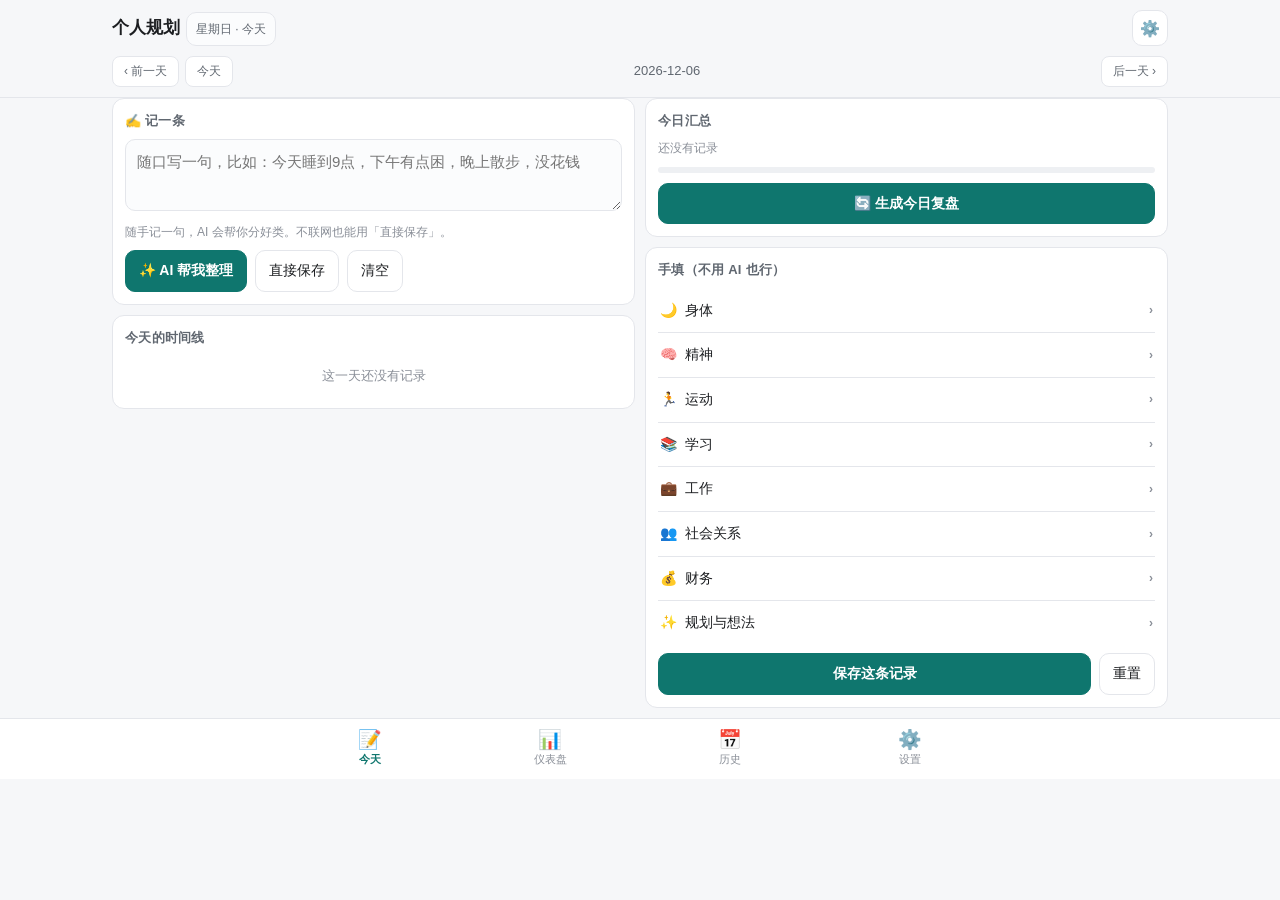
==== gerenjuzhen/index.html @ ee4cd9c4 "Add files via upload" ====
<!DOCTYPE html>
<html lang="zh-CN">
<head>
<meta charset="utf-8">
<meta name="viewport" content="width=device-width, initial-scale=1, viewport-fit=cover">
<meta name="theme-color" content="#0f766e">
<meta name="apple-mobile-web-app-capable" content="yes">
<meta name="apple-mobile-web-app-status-bar-style" content="default">
<meta name="apple-mobile-web-app-title" content="个人规划">
<meta http-equiv="Content-Security-Policy" content="default-src 'none'; style-src 'unsafe-inline'; script-src 'unsafe-inline'; img-src data: 'self'; manifest-src 'self'; worker-src 'self'; connect-src https://api.deepseek.com; form-action 'none'; base-uri 'none'">
<!-- PWA 声明：由 pwa/build-pwa.js 注入。通过 file:// 打开时这些会被忽略。 -->
<link rel="manifest" href="manifest.json">
<link rel="icon" type="image/svg+xml" href="icon.svg">
<link rel="apple-touch-icon" href="icon-192.png">
<title>个人规划</title>
<style>
/* ===========================================================================
   个人规划 —— 样式
   手机优先。宽度 > 900px 时切到双栏，但**是同一套 HTML + 媒体查询**，不是两套代码。
   =========================================================================== */
:root{
  --bg:#f6f7f9; --card:#fff; --ink:#1c1e21; --ink2:#606770; --ink3:#8a8f98;
  --line:#e4e6eb; --brand:#0f766e; --brand-soft:#e6f4f2;
  --warn:#b45309; --warn-soft:#fef3c7; --bad:#b91c1c; --bad-soft:#fee2e2;
  --ok:#15803d; --ok-soft:#dcfce7;
  --r:12px; --gap:10px;
  --growth:#2563eb; --life:#7c3aed;
}
*{box-sizing:border-box;-webkit-tap-highlight-color:transparent}
html,body{margin:0;padding:0}
body{
  background:var(--bg); color:var(--ink);
  font:15px/1.55 -apple-system,BlinkMacSystemFont,"Segoe UI","PingFang SC","Hiragino Sans GB","Microsoft YaHei",sans-serif;
  padding-bottom:76px;                     /* 给底部导航留位 */
  -webkit-text-size-adjust:100%;
}
.wrap{max-width:720px;margin:0 auto;padding:0 12px}

/* ---------- 顶栏 ---------- */
header{
  position:sticky;top:0;z-index:20;background:rgba(246,247,249,.94);
  backdrop-filter:saturate(1.6) blur(8px);border-bottom:1px solid var(--line);
}
.hd{display:flex;align-items:center;gap:8px;padding:10px 0}
.hd h1{font-size:17px;margin:0;flex:1;font-weight:650}
.hd .sub{font-size:12px;color:var(--ink2);font-weight:400;margin-left:6px}
.iconbtn{
  border:1px solid var(--line);background:var(--card);color:var(--ink);
  width:36px;height:36px;border-radius:10px;font-size:16px;cursor:pointer;
  display:flex;align-items:center;justify-content:center;flex:0 0 auto;
}
.iconbtn:active{background:#eef0f3}
.datebar{display:flex;align-items:center;gap:6px;padding:0 0 10px}
.datebar .d{flex:1;font-size:13px;color:var(--ink2);text-align:center}
.mini{
  border:1px solid var(--line);background:var(--card);border-radius:8px;
  padding:6px 11px;font-size:12px;color:var(--ink2);cursor:pointer;min-height:28px;
}
.mini:active{background:#eef0f3}

/* ---------- 卡片 ---------- */
.card{
  background:var(--card);border-radius:var(--r);padding:12px;
  margin:0 0 var(--gap);border:1px solid var(--line);
}
.card h2{font-size:13px;margin:0 0 8px;color:var(--ink2);font-weight:600;letter-spacing:.02em}
.card h2 .cnt{color:var(--ink3);font-weight:400}

/* ---------- 录入 ---------- */
#quick{
  width:100%;border:1px solid var(--line);border-radius:10px;padding:10px 11px;
  font:inherit;resize:vertical;min-height:52px;background:#fbfcfd;color:var(--ink);
}
#quick:focus{outline:2px solid var(--brand-soft);border-color:var(--brand)}
.hint{font-size:12px;color:var(--ink3);margin:6px 0 0}
.btns{display:flex;gap:8px;margin-top:8px;flex-wrap:wrap}
.btn{
  border:1px solid var(--line);background:var(--card);color:var(--ink);
  border-radius:10px;padding:9px 13px;font:inherit;font-size:14px;cursor:pointer;
  display:inline-flex;align-items:center;gap:5px;
}
.btn:active{background:#eef0f3}
.btn.p{background:var(--brand);color:#fff;border-color:var(--brand);font-weight:600}
.btn.p:active{background:#0b5f59}
.btn[disabled]{opacity:.45;cursor:not-allowed}
.btn.grow{flex:1;justify-content:center}

/* ---------- 时间线 ---------- */
.tl{position:relative;padding-left:0}
.entry{
  display:flex;gap:9px;padding:9px 0;border-top:1px dashed var(--line);
}
.entry:first-child{border-top:0}
.entry .t{
  flex:0 0 44px;font-size:12px;color:var(--ink3);font-variant-numeric:tabular-nums;
  padding-top:2px;
}
.entry .body{flex:1;min-width:0}
.entry .dims{display:flex;flex-wrap:wrap;gap:4px;margin-bottom:4px}
.chip{
  font-size:11px;padding:1px 7px;border-radius:999px;background:#f0f2f5;color:var(--ink2);
  white-space:nowrap;
}
.chip.g{background:#e8efff;color:var(--growth)}
.chip.l{background:#f1eaff;color:var(--life)}
.entry .txt{font-size:14px;word-break:break-word;color:var(--ink)}
.acts{margin-top:6px;display:flex;gap:6px}
/* ⚠️ 可点区域别低于 28px：手机上手指点不准。
   第一版是 padding 3px 8px + 11px 字号 = 24px 高，测量时被抓出来了。 */
.tiny{
  font-size:12px;border:1px solid var(--line);background:#fff;border-radius:8px;
  padding:5px 11px;color:var(--ink2);cursor:pointer;min-height:28px;
}
.tiny:active{background:#eef0f3}
.empty{color:var(--ink3);font-size:13px;padding:10px 2px;text-align:center}

/* ---------- 汇总 ---------- */
.sum{display:flex;flex-wrap:wrap;gap:6px 14px;font-size:13px}
.sum .kv{display:flex;gap:4px;align-items:baseline}
.sum .k{color:var(--ink3);font-size:12px}
.sum .v{font-weight:600;font-variant-numeric:tabular-nums}
.bar{height:6px;background:#eef0f3;border-radius:99px;overflow:hidden;margin-top:9px}
.bar i{display:block;height:100%;background:var(--brand);border-radius:99px}
.miss{font-size:12px;color:var(--ink3);margin-top:6px}

/* ---------- 表单 ---------- */
.acc{border-top:1px solid var(--line)}
.acc:first-of-type{border-top:0}
.acc>summary{
  list-style:none;cursor:pointer;padding:11px 2px;display:flex;align-items:center;gap:8px;
  font-size:14px;font-weight:550;
}
.acc>summary::-webkit-details-marker{display:none}
.acc>summary .nm{flex:1}
.acc>summary .st{font-size:12px;color:var(--ink3);font-weight:400}
.acc>summary .arw{color:var(--ink3);font-size:12px;transition:transform .15s}
.acc[open]>summary .arw{transform:rotate(90deg)}
.acc .bd{padding:2px 2px 14px}
.row{display:flex;gap:8px;align-items:center;margin:7px 0}
.row>label{flex:0 0 74px;font-size:13px;color:var(--ink2)}
.row .fi{flex:1;min-width:0}
input[type=text],input[type=number],input[type=time],textarea,select{
  width:100%;border:1px solid var(--line);border-radius:9px;padding:8px 10px;
  font:inherit;font-size:14px;background:#fbfcfd;color:var(--ink);
}
input:focus,textarea:focus,select:focus{outline:2px solid var(--brand-soft);border-color:var(--brand)}
textarea{resize:vertical;min-height:60px}
.tags{display:flex;flex-wrap:wrap;gap:6px}
.tag{
  border:1px solid var(--line);background:#fff;border-radius:999px;padding:5px 11px;
  font-size:13px;cursor:pointer;color:var(--ink2);
}
.tag[aria-pressed="true"]{background:var(--brand);border-color:var(--brand);color:#fff}
.stars{display:flex;gap:5px}
.star{
  width:32px;height:32px;border:1px solid var(--line);background:#fff;border-radius:8px;
  font-size:13px;cursor:pointer;color:var(--ink2);font-variant-numeric:tabular-nums;
}
.star[aria-pressed="true"]{background:var(--brand);border-color:var(--brand);color:#fff;font-weight:700}
.sub{border:1px solid var(--line);border-radius:10px;padding:9px;margin:8px 0;background:#fbfcfd}
.sub h4{margin:0 0 6px;font-size:12px;color:var(--ink2);font-weight:600;display:flex;align-items:center}
.sub h4 .rm{margin-left:auto}
.mini2{
  font-size:11px;border:1px solid var(--line);background:#fff;border-radius:7px;
  padding:2px 7px;color:var(--ink2);cursor:pointer;
}

/* ---------- 提示条 ---------- */
.banner{
  border-radius:var(--r);padding:10px 12px;margin:0 0 var(--gap);font-size:13px;
  display:flex;gap:8px;align-items:flex-start;border:1px solid transparent;
}
.banner.soft{background:var(--brand-soft);color:#0b5f59;border-color:#bfe3df}
.banner.warn{background:var(--warn-soft);color:var(--warn);border-color:#fde68a}
.banner.bad{background:var(--bad-soft);color:var(--bad);border-color:#fecaca}
.banner.ok{background:var(--ok-soft);color:var(--ok);border-color:#bbf7d0}
.banner .x{margin-left:auto;cursor:pointer;opacity:.6;flex:0 0 auto;padding:2px 4px;font-size:14px}
.banner button{
  font:inherit;font-size:12px;border:1px solid currentColor;background:transparent;
  color:inherit;border-radius:8px;padding:5px 10px;cursor:pointer;min-height:28px;flex:0 0 auto;
}

/* ---------- 底部导航 ---------- */
nav{
  position:fixed;left:0;right:0;bottom:0;z-index:30;background:rgba(255,255,255,.96);
  border-top:1px solid var(--line);backdrop-filter:blur(8px);
  padding:6px 0 calc(6px + env(safe-area-inset-bottom));
}
nav .in{max-width:720px;margin:0 auto;display:flex}
nav button{
  flex:1;border:0;background:transparent;font:inherit;font-size:11px;color:var(--ink3);
  padding:5px 0;cursor:pointer;display:flex;flex-direction:column;align-items:center;gap:2px;
}
nav button .ic{font-size:19px;line-height:1}
nav button[aria-current="true"]{color:var(--brand);font-weight:600}

/* ---------- 复盘三列 ---------- */
.review{margin-top:10px;border-top:1px solid var(--line);padding-top:10px}
.rc{padding:8px 0}
.rc+.rc{border-top:1px dashed var(--line)}
.rt{font-size:11px;color:var(--ink3);margin-bottom:3px;letter-spacing:.03em}
.rb{font-size:14px;line-height:1.55;word-break:break-word}
.rc.next .rb{color:var(--brand);font-weight:550}

/* ---------- 仪表盘（M5）---------- */
.dash-actions{display:flex;gap:6px;flex-wrap:wrap;margin:10px 0}
.dash-actions .mini[aria-pressed="true"]{background:var(--brand);border-color:var(--brand);color:#fff;font-weight:600}
.heat-wrap{overflow-x:auto;-webkit-overflow-scrolling:touch;padding-bottom:4px}
.heat{display:flex;gap:3px;min-width:max-content}
.heat .wk{display:flex;flex-direction:column;gap:3px}
.heat .cell{width:12px;height:12px;border-radius:3px;background:#eceff3}
.heat .cell.l1{background:#a7e0d8}
.heat .cell.l2{background:#5cc4b6}
.heat .cell.l3{background:#1a9e8f}
.heat .cell.l4{background:var(--brand)}
.heat .cell.out{background:transparent}
.heat .mo{font-size:9px;color:var(--ink3);height:11px;line-height:11px;white-space:nowrap}
#chart{width:100%;height:auto;display:block;margin-top:4px;border-radius:8px}
.chart-stats{display:flex;flex-wrap:wrap;gap:4px 12px;font-size:12px;color:var(--ink2);margin-top:6px}
.chart-stats b{color:var(--ink);font-variant-numeric:tabular-nums}
.pair-row{display:flex;align-items:center;gap:8px;padding:7px 0;border-top:1px dashed var(--line)}
.pair-row:first-child{border-top:0}
.pair-row .nm{flex:1;font-size:13px}
.pair-row .rt{font-size:13px;font-weight:600;font-variant-numeric:tabular-nums}
.pair-row .rr{font-size:11px;color:var(--ink3)}

/* ---------- 报告卡片（M6）---------- */
.rep-head{font-size:14px;margin-bottom:6px}
.rep-head .rr{font-size:11px;color:var(--ink3);font-weight:400}
#reportBox code{background:#f0f2f5;padding:1px 5px;border-radius:5px;font-size:12px}

/* ---------- 弹层里的小标题 ---------- */
.sh{font-size:12px;color:var(--ink3);margin:14px 0 6px;padding-bottom:4px;border-bottom:1px solid var(--line);letter-spacing:.03em}
.sh:first-of-type{margin-top:4px}

/* ---------- 弹层 ---------- */
.sheet{
  position:fixed;inset:0;z-index:40;background:rgba(0,0,0,.35);display:none;
  align-items:flex-end;justify-content:center;
}
.sheet.on{display:flex}
.sheet .panel{
  background:var(--card);width:100%;max-width:720px;border-radius:16px 16px 0 0;
  padding:14px 14px calc(14px + env(safe-area-inset-bottom));
  max-height:88vh;overflow:auto;
}
.sheet h3{margin:0 0 10px;font-size:15px}
.sheet .prev{
  background:#fbfcfd;border:1px solid var(--line);border-radius:10px;padding:11px;
  font-size:13px;margin:8px 0;white-space:pre-wrap;word-break:break-word;
}
.sheet .prev .kk{color:var(--ink3);font-size:11px}
.toast{
  position:fixed;left:50%;bottom:88px;transform:translateX(-50%);z-index:50;
  background:rgba(28,30,33,.92);color:#fff;padding:9px 15px;border-radius:999px;
  font-size:13px;max-width:88vw;text-align:center;opacity:0;transition:opacity .18s;
  pointer-events:none;
}
.toast.on{opacity:1}
.sr{position:absolute;width:1px;height:1px;overflow:hidden;clip:rect(0 0 0 0);white-space:nowrap}

/* ---------- 宽屏：同一套 HTML，只是变双栏 ---------- */
@media (min-width:900px){
  .wrap{max-width:1080px}
  .cols{display:grid;grid-template-columns:1fr 1fr;gap:var(--gap);align-items:start}
  .cols>*{margin-bottom:0}
  #quick{min-height:72px}
  body{padding-bottom:24px}
  nav{position:sticky;bottom:0;border-radius:0}
}

/* 深色模式（系统跟随） */
@media (prefers-color-scheme: dark){
  :root{
    --bg:#16181c; --card:#1e2126; --ink:#e8eaed; --ink2:#a8adb7; --ink3:#7d838d;
    --line:#2c3037; --brand:#2dd4bf; --brand-soft:#123b38;
    --warn-soft:#3b2f11; --bad-soft:#3b1616; --ok-soft:#12301c;
    --growth:#7aa2f7; --life:#bb9af7;
  }
  input,textarea,select,#quick,.sub,.sheet .prev{background:#23262c}
  .chip{background:#2a2e35}
  .chip.g{background:#1b2540;color:#9db8f5}
  .chip.l{background:#2a2140;color:#c4aef8}
  header{background:rgba(22,24,28,.94)}
  nav{background:rgba(30,33,38,.96)}
  .iconbtn,.btn,.mini,.tiny,.mini2,.tag,.star{background:var(--card);color:var(--ink)}
  .iconbtn:active,.btn:active,.mini:active,.tiny:active{background:#2a2e35}
  .btn.p{background:#0d9488;border-color:#0d9488;color:#fff}
  .tag[aria-pressed="true"],.star[aria-pressed="true"]{background:#0d9488;border-color:#0d9488;color:#fff}
}
</style>
</head>
<body>

<header>
  <div class="wrap">
    <div class="hd">
      <h1>个人规划<span class="sub" id="dayLabel"></span></h1>
      <button class="iconbtn" id="btnSettings" title="设置" aria-label="设置">⚙️</button>
    </div>
    <div class="datebar">
      <button class="mini" id="btnPrev">‹ 前一天</button>
      <button class="mini" id="btnToday">今天</button>
      <span class="d" id="dateText"></span>
      <button class="mini" id="btnNext">后一天 ›</button>
    </div>
  </div>
</header>

<main class="wrap" id="main">
  <div id="banners"></div>

  <!-- ============ 视图：今天 ============ -->
  <div id="view-today" class="cols">
    <div>
      <!-- 录入 -->
      <section class="card">
        <h2>✍️ 记一条</h2>
        <textarea id="quick" placeholder="随口写一句，比如：今天睡到9点，下午有点困，晚上散步，没花钱"></textarea>
        <p class="hint" id="quickHint">随手记一句，AI 会帮你分好类。不联网也能用「直接保存」。</p>
        <div class="btns">
          <button class="btn p" id="btnAI">✨ AI 帮我整理</button>
          <button class="btn" id="btnSaveRaw">直接保存</button>
          <button class="btn" id="btnClear">清空</button>
        </div>
      </section>

      <!-- 时间线 -->
      <section class="card">
        <h2>今天的时间线 <span class="cnt" id="tlCount"></span></h2>
        <div class="tl" id="timeline"></div>
      </section>
    </div>

    <div>
      <!-- 汇总 -->
      <section class="card">
        <h2>今日汇总 <span class="cnt" id="sumNote"></span></h2>
        <div class="sum" id="summary"></div>
        <div class="bar"><i id="sumBar" style="width:0%"></i></div>
        <div class="miss" id="sumMiss"></div>
        <div class="btns" style="margin-top:10px">
          <button class="btn p grow" id="btnReview">🔄 生成今日复盘</button>
        </div>
        <div id="reviewBox"></div>
      </section>

      <!-- 手填表单 -->
      <section class="card">
        <h2>手填（不用 AI 也行）</h2>
        <div id="form"></div>
        <div class="btns">
          <button class="btn p grow" id="btnAddEntry">保存这条记录</button>
          <button class="btn" id="btnResetForm">重置</button>
        </div>
      </section>
    </div>
  </div>

  <!-- ============ 视图：仪表盘（M5）============ -->
  <div id="view-dash" style="display:none">
    <section class="card">
      <h2>概览 <span class="cnt" id="dashNote"></span></h2>
      <div class="sum" id="dashStats"></div>
      <div class="dash-actions">
        <button class="mini" data-range="7">近 7 天</button>
        <button class="mini" data-range="30">近 30 天</button>
        <button class="mini" data-range="90">近 90 天</button>
      </div>
    </section>

    <section class="card">
      <h2>记录日历</h2>
      <div class="heat-wrap"><div id="heat"></div></div>
      <p class="hint" id="heatHint">颜色越深 = 那天记的维度越多；空白 = 那天没记</p>
    </section>

    <section class="card">
      <h2>趋势 <span class="cnt" id="chartNote"></span></h2>
      <div class="dash-actions" id="chartPick"></div>
      <canvas id="chart" width="600" height="220"></canvas>
      <div class="chart-stats" id="chartStats"></div>
      <p class="hint" id="chartHint"></p>
    </section>

    <section class="card">
      <h2>报告</h2>
      <div class="btns">
        <button class="btn p grow" id="btnWeekReport">📄 生成本周报告</button>
        <button class="btn" id="btnMonthReport">📆 本月报告</button>
      </div>
      <div class="btns">
        <button class="btn grow" id="btnExportWeek">⬇️ 导出本周素材</button>
      </div>
      <div id="reportBox"></div>
      <p class="hint">
        导出的文件按天分段，丢进 U 盘 <code>我的生活\素材\</code> 就能用来写日报。
        月报用**分层压缩**：只喂周摘要，不喂 30 天原文（更快、更省，也更不容易跑偏）。
      </p>
    </section>

    <section class="card">
      <h2>两个指标一起看</h2>
      <div class="dash-actions" id="pairPick"></div>
      <div id="pairOut"></div>
      <p class="hint">
        只做**描述**：告诉你两个指标有多少天是同向变化。**不下因果结论** ——
        那需要 AI 分析，而且样本太少时必须说"数据不够"。
      </p>
    </section>
  </div>
</main>

<nav>
  <div class="in">
    <button data-view="today" aria-current="true"><span class="ic">📝</span>今天</button>
    <button data-view="dash"><span class="ic">📊</span>仪表盘</button>
    <button data-view="history"><span class="ic">📅</span>历史</button>
    <button data-view="settings"><span class="ic">⚙️</span>设置</button>
  </div>
</nav>

<div class="sheet" id="sheet"><div class="panel" id="sheetPanel"></div></div>
<div class="toast" id="toast"></div>

<script>
/* ===========================================================================
   注入点：构建时把 logic.js 与 ai.js 内联到这里。
   直接打开这个文件（没构建过）时，下面两个注入点为空，脚本会提示未构建。
   =========================================================================== */
/* ===========================================================================
 * 个人规划 —— 纯逻辑层
 *
 * 运行环境：既可被内联进单文件页面，也可在 Node 里 require（UMD）。
 *
 * ⚠️ 本文件会被原样内联进 HTML 的脚本块里，所以**绝对不能出现字面的
 *    script 开标签或闭标签**（哪怕写在注释里也不行）——浏览器的 HTML 解析器
 *    只看字节，不认识 JS 注释，会提前把脚本块截断，整个页面直接白屏。
 *    build.js 里有针对这一点的强制检查。
 *
 * 这个文件只做「数据」相关的事：日期、时长、维度、聚合、统计、序列化。
 * 不碰界面、不碰网络、不碰文件。
 *
 * ── 一条贯穿全文件的项目规矩 ──
 *   **纯函数绝不抛异常。** 非法输入一律返回 null / 空数组 / 空对象。
 *   原因：这些函数会被界面到处调用，抛一次异常就是白屏。
 *   踩过的坑：写 `(arr || [])` 以为能兜住，其实 `||` 只挡 null/undefined，
 *   挡住不「truthy 但非数组」的值（传字符串进来就抛
 *   `(arr || []).forEach is not a function`）。所以一律用 Array.isArray 判。
 * =========================================================================== */
(function (root, factory) {
  var api = factory();
  if (typeof module === 'object' && module.exports) module.exports = api;
  root.PlanLogic = api;
})(typeof globalThis !== 'undefined' ? globalThis : this, function () {
  'use strict';

  var STORE_KEY = 'personal-plan-v1';
  var BACKUP_KEY = 'personal-plan-v1-backup';
  var BACKUP_AT_KEY = 'personal-plan-v1-backup-at';

  /* ==========================================================================
   * 一、维度定义
   *
   * ⚠️ 这张表是**唯一的真相来源**。聚合、绘图、AI 输入全都查它。
   * 新增字段时必须在这里登记性质，否则默认按 state（状态型）处理。
   *
   * kind 三种取值（对应方案 §6.1 的三条聚合规则）：
   *   sum   —— 累计型：跨条目**相加**（支出、收入、学习时长）
   *   state —— 状态型：取当天**最后一条有值的**（睡眠、精力、情绪、余额）
   *   list  —— 清单型：跨条目**合并成列表**（症状、标签、学习条目、决策）
   *
   * 搞反的症状很具体：
   *   支出若当 state  → 花 32.5 又花 8，显示只花 8 元
   *   睡眠若当 sum    → 早上记 7h、晚上更正 8h，算出 15 小时
   * ======================================================================== */
  var DIMS = [
    { key: 'body', name: '身体', icon: '🌙', group: 'growth' },
    { key: 'sport', name: '运动', icon: '🏃', group: 'growth' },
    { key: 'mind', name: '精神', icon: '🧠', group: 'growth' },
    { key: 'study', name: '学习', icon: '📚', group: 'growth' },
    { key: 'work', name: '工作', icon: '💼', group: 'growth' },
    { key: 'social', name: '社会关系', icon: '👥', group: 'growth' },
    { key: 'finance', name: '财务', icon: '💰', group: 'life' },
    { key: 'plan', name: '规划与想法', icon: '✨', group: 'life' }
  ];

  var GROUPS = [
    { key: 'growth', name: '个人成长' },
    { key: 'life', name: '生活与复盘' }
  ];

  /**
   * 字段性质表。`__self` 表示「整个维度是清单型」（维度值本身就是数组）。
   */
  var FIELD_KIND = {
    /*
     * ⚠️ 身体里**没有** exercise 字段。
     * 用户 2026-10 要求把运动独立成一个大类，所以原本的 `body.exercise`
     * 已彻底移除（App 未上线、无真实数据，不存在迁移问题）。
     * 保留它会让提示词里出现两个概念相近的字段（body.exercise 和 sport），
     * AI 会犯迷糊"该填哪个" —— 这种歧义必须消掉。
     */
    body: {
      sleepStart: 'state', wake: 'state', energy: 'state',
      symptoms: 'list', note: 'list'
    },
    /* 运动：一天可能跑一次又打一次球，所以整个维度是清单型（数组） */
    sport: { __self: 'list' },
    mind: { mood: 'state', tags: 'list', trigger: 'state', note: 'list' },
    study: { __self: 'list' },
    work: { progress: 'list', apps: 'list', next: 'state' },
    social: { __self: 'list' },
    finance: { income: 'sum', expense: 'sum', balance: 'state', expenseTags: 'list' },
    plan: { ideas: 'list', decisions: 'list', note: 'list' }
  };

  /** 取某维度某字段的性质。查不到时默认 state（最保守） */
  function kindOf(dim, field) {
    var d = FIELD_KIND[dim];
    if (!d) return 'state';
    if (field === undefined || field === null) return d.__self || 'state';
    return d[field] || d.__self || 'state';
  }

  /** 维度定义（按 key 取） */
  function dimOf(key) {
    for (var i = 0; i < DIMS.length; i++) if (DIMS[i].key === key) return DIMS[i];
    return null;
  }

  /** 某维度是否有值（缺失 = 这次没记） */
  function hasValue(v) {
    if (v === undefined || v === null) return false;
    if (typeof v === 'string') return v.trim().length > 0;
    if (Array.isArray(v)) return v.length > 0;
    if (typeof v === 'object') {
      var ks = Object.keys(v);
      for (var i = 0; i < ks.length; i++) if (hasValue(v[ks[i]])) return true;
      return false;
    }
    return true;                                   // 数字（含 0）算有值
  }

  /* ==========================================================================
   * 二、日期与时长
   *
   * 已用原型验证 59 项（跨天/闰年/跨年/夏令时/ISO 周）。
   * ======================================================================== */

  /** 解析 "HH:MM" → 当天分钟数。非法返回 null。接受 1 位小时（9:00） */
  function parseTime(s) {
    if (typeof s !== 'string') return null;
    var m = /^(\d{1,2}):(\d{2})$/.exec(s.trim());
    if (!m) return null;
    var h = +m[1], mi = +m[2];
    if (h < 0 || h > 23 || mi < 0 || mi > 59) return null;
    return h * 60 + mi;
  }

  /**
   * 睡眠时长（分钟）：入睡 → 起床。
   * ⚠️ **跨天是常态**：23:40 睡、09:00 起 = 560 分。
   * 同日小睡（13:00→14:30）也要支持。算法：按同日算，为负则 +24h。
   */
  function sleepMinutes(startTime, endTime) {
    var a = parseTime(startTime), b = parseTime(endTime);
    if (a === null || b === null) return null;
    var d = b - a;
    if (d < 0) d += 24 * 60;
    return d;
  }

  function pad2(n) { return n < 10 ? '0' + n : '' + n; }

  /**
   * 本地日期键 "YYYY-MM-DD"。
   * ⚠️ **必须用本地时间的年月日拼**，绝不能用 toISOString()——
   * 那是 UTC，在东八区会让 00:00~07:59 的记录**整体错一天**。
   * 这个 bug 白天测不出来，只在深夜/清晨记录时才暴露。
   */
  function toDateKey(d) {
    var dt = d instanceof Date ? d : new Date(d);
    if (isNaN(dt.getTime())) return null;
    return dt.getFullYear() + '-' + pad2(dt.getMonth() + 1) + '-' + pad2(dt.getDate());
  }

  /** 从日期键取 Date（本地 00:00）。非法返回 null */
  function fromDateKey(key) {
    var m = /^(\d{4})-(\d{2})-(\d{2})$/.exec(String(key === undefined || key === null ? '' : key));
    if (!m) return null;
    var d = new Date(+m[1], +m[2] - 1, +m[3]);
    if (isNaN(d.getTime())) return null;
    // 校验没有溢出（例如 2026-02-30 会被 JS 滚到 3 月）
    if (d.getFullYear() !== +m[1] || d.getMonth() !== +m[2] - 1 || d.getDate() !== +m[3]) return null;
    return d;
  }

  /** 两个日期键相差几天（b - a）。跨月/跨年/闰月都要对。 */
  function daysBetween(aKey, bKey) {
    var a = fromDateKey(aKey), b = fromDateKey(bKey);
    if (!a || !b) return null;
    // 用 UTC 毫秒差，规避夏令时导致的 23/25 小时天
    var ua = Date.UTC(a.getFullYear(), a.getMonth(), a.getDate());
    var ub = Date.UTC(b.getFullYear(), b.getMonth(), b.getDate());
    return Math.round((ub - ua) / 86400000);
  }

  /** 日期键 + n 天 */
  function addDays(key, n) {
    var d = fromDateKey(key);
    if (!d) return null;
    if (typeof n !== 'number' || !isFinite(n)) return null;
    d.setDate(d.getDate() + n);
    return toDateKey(d);
  }

  /** 星期几：1=周一 … 7=周日（注意 getDay 的周日是 0） */
  function isoDayOfWeek(key) {
    var d = fromDateKey(key);
    if (!d) return null;
    var w = d.getDay();
    return w === 0 ? 7 : w;
  }

  /** 某日期所属的 ISO 周键 "YYYY-Www"。已用 1826 天逐日比对标准算法验证过 */
  function isoWeekKey(key) {
    var m = /^(\d{4})-(\d{2})-(\d{2})$/.exec(String(key === undefined || key === null ? '' : key));
    if (!m) return null;
    var y = +m[1], mo = +m[2], dd = +m[3];
    var t = new Date(Date.UTC(y, mo - 1, dd));
    if (isNaN(t.getTime())) return null;
    var dow = t.getUTCDay() === 0 ? 7 : t.getUTCDay();
    t.setUTCDate(t.getUTCDate() + 4 - dow);           // 移到本周四
    var ty = t.getUTCFullYear();
    var jan1 = new Date(Date.UTC(ty, 0, 1));
    var week = Math.floor((t - jan1) / 86400000 / 7) + 1;
    return ty + '-W' + pad2(week);
  }

  /** 格式化时长：560 → "9小时20分"；负数保留负号（防止算错时静默显示正数） */
  function formatMinutes(min) {
    if (min === null || min === undefined || typeof min !== 'number' || !isFinite(min)) return '';
    var neg = min < 0;
    var v = Math.abs(Math.round(min));
    var h = Math.floor(v / 60), m = v % 60;
    var s;
    if (h) s = h + '小时' + (m ? m + '分' : '');
    else s = m + '分';
    return (neg ? '-' : '') + s;
  }

  /** 现在时刻 "HH:MM" */
  function nowHHMM(d) {
    var dt = d instanceof Date ? d : new Date();
    if (isNaN(dt.getTime())) return '';
    return pad2(dt.getHours()) + ':' + pad2(dt.getMinutes());
  }

  /* ==========================================================================
   * 三、状态与归一化
   * ======================================================================== */

  function defaultSettings() {
    return {
      apiKey: '',
      apiKeySessionOnly: false,
      baseUrl: '',
      model: 'deepseek-flash',
      remindTime: '21:00',
      monthlyBudget: 5,
      lastExportAt: null
    };
  }

  function emptyState() {
    return {
      version: 1,
      settings: defaultSettings(),
      days: {},
      reports: {}
    };
  }

  function isObj(v) { return !!v && typeof v === 'object' && !Array.isArray(v); }

  /** 归一化一个字段值：数字转数字、字符串 trim、数组清空项 */
  function normFieldValue(v) {
    if (v === undefined || v === null) return undefined;
    if (typeof v === 'number') return isFinite(v) ? v : undefined;
    if (typeof v === 'string') { var t = v.trim(); return t ? t : undefined; }
    if (Array.isArray(v)) {
      var a = [];
      for (var i = 0; i < v.length; i++) {
        var x = normFieldValue(v[i]);
        if (x !== undefined && !(isObj(x) && !Object.keys(x).length)) a.push(x);
      }
      return a.length ? a : undefined;
    }
    if (isObj(v)) {
      var o = {};
      var ks = Object.keys(v);
      for (var j = 0; j < ks.length; j++) {
        var y = normFieldValue(v[ks[j]]);
        if (y !== undefined) o[ks[j]] = y;
      }
      return Object.keys(o).length ? o : undefined;
    }
    return undefined;
  }

  /**
   * 归一化一条记录（entry）。
   * 关键两条：
   *   ① **只保留有值的维度**——缺的字段就是「这次没记」，不要填空对象
   *   ② **没有任何维度有值就返回 null**（整条丢弃）
   *      踩过的坑：原先只判 `isObj`，于是 `normalizeEntry({})` 返回了 `{}`，
   *      空记录会一路溜进 state 里，让"记了几天"之类的统计偏大。
   */
  function normalizeEntry(e) {
    if (!isObj(e)) return null;
    var out = {};
    if (typeof e.id === 'string' && e.id) out.id = e.id;
    if (typeof e.at === 'string' && /^\d{1,2}:\d{2}$/.test(e.at)) out.at = e.at;
    if (typeof e.createdAt === 'number' && isFinite(e.createdAt)) out.createdAt = e.createdAt;
    if (typeof e.raw === 'string' && e.raw.trim()) out.raw = e.raw.trim();

    var hasDim = false;
    for (var i = 0; i < DIMS.length; i++) {
      var k = DIMS[i].key;
      var v = normFieldValue(e[k]);
      if (v === undefined) continue;
      /*
       * ⚠️ 按字段白名单过滤。
       * 光靠 normFieldValue 会**保留任何字段**，于是两个问题：
       *   ① 已删除的字段（body.exercise）还能被写回来
       *   ② AI 编造字段名（body.moodd）会一路存进数据里，之后很难查
       * 白名单来自 FIELD_KIND（唯一的真相来源）：
       *   · 整个维度是清单型的（study/social/sport）→ 不细分字段，整块保留
       *   · 其余维度 → 只保留登记过的字段
       */
      if (FIELD_KIND[k] && FIELD_KIND[k].__self) {
        out[k] = v;
        hasDim = true;
        continue;
      }
      if (isObj(v) && FIELD_KIND[k]) {
        var kept = {};
        var ks = Object.keys(v);
        for (var j = 0; j < ks.length; j++) {
          if (Object.prototype.hasOwnProperty.call(FIELD_KIND[k], ks[j])) kept[ks[j]] = v[ks[j]];
        }
        if (!Object.keys(kept).length) continue;      // 全是未登记字段 → 整块丢弃
        out[k] = kept;
        hasDim = true;
        continue;
      }
      out[k] = v;
      hasDim = true;
    }
    if (!hasDim) return null;                      // 没有任何维度内容 → 整条丢弃

    if (typeof e.updatedAt === 'number' && isFinite(e.updatedAt)) out.updatedAt = e.updatedAt;
    return out;
  }

  /** 归一化一天 */
  function normalizeDay(d, dateKey) {
    if (!isObj(d)) return null;
    var key = (typeof d.date === 'string' && fromDateKey(d.date)) ? d.date
            : (fromDateKey(dateKey) ? dateKey : null);
    if (!key) return null;

    var entries = [];
    if (Array.isArray(d.entries)) {
      for (var i = 0; i < d.entries.length; i++) {
        var e = normalizeEntry(d.entries[i]);
        if (e) entries.push(e);
      }
    }
    entries.sort(entryCompare);

    var out = { date: key, entries: entries };

    // AI 产出（挂在「天」上，因为日复盘汇总当天全部条目）
    if (isObj(d.ai)) {
      var ai = {};
      if (isObj(d.ai.review)) {
        var rev = {};
        ['fact', 'contribution', 'next'].forEach(function (f) {
          if (typeof d.ai.review[f] === 'string' && d.ai.review[f].trim()) rev[f] = d.ai.review[f].trim();
        });
        if (Object.keys(rev).length) ai.review = rev;
      }
      if (typeof d.ai.at === 'number' && isFinite(d.ai.at)) ai.at = d.ai.at;
      if (typeof d.ai.model === 'string' && d.ai.model) ai.model = d.ai.model;
      if (isObj(d.ai.tokens)) {
        var tk = {};
        if (typeof d.ai.tokens.in === 'number' && isFinite(d.ai.tokens.in)) tk.in = d.ai.tokens.in;
        if (typeof d.ai.tokens.out === 'number' && isFinite(d.ai.tokens.out)) tk.out = d.ai.tokens.out;
        if (Object.keys(tk).length) ai.tokens = tk;
      }
      if (typeof d.ai.entryCount === 'number' && isFinite(d.ai.entryCount)) ai.entryCount = d.ai.entryCount;
      if (typeof d.ai.lastEntryAt === 'number' && isFinite(d.ai.lastEntryAt)) ai.lastEntryAt = d.ai.lastEntryAt;
      if (Object.keys(ai).length) out.ai = ai;
    }

    /*
     * ⚠️ 空的一天要整个丢掉。
     * 踩过的坑：原先不管有没有内容都返回 `{ date, entries: [] }`，
     * 于是坏数据（或删光条目后残留）会在 state 里堆出一堆空天。
     * 虽然 datesWithRecords 会过滤掉它们，但 state 会越积越大、备份也跟着变大。
     * 只有「有 AI 产出」的空天才保留（那种情况少见，但删条目后复盘还在，不该丢）。
     */
    if (!entries.length && !out.ai) return null;

    return out;
  }

  /** 条目排序：createdAt 优先，其次 at 字符串 */
  function entryCompare(a, b) {
    var ca = (a && typeof a.createdAt === 'number') ? a.createdAt : 0;
    var cb = (b && typeof b.createdAt === 'number') ? b.createdAt : 0;
    if (ca !== cb) return ca - cb;
    var sa = String((a && a.at) || '');
    var sb = String((b && b.at) || '');
    return sa < sb ? -1 : (sa > sb ? 1 : 0);
  }

  /** 归一化整个状态（对任何输入都不抛异常，坏数据一律丢弃） */
  function normalizeState(s) {
    var out = emptyState();
    if (!isObj(s)) return out;

    if (isObj(s.settings)) {
      var st = s.settings;
      var d = defaultSettings();
      if (typeof st.apiKey === 'string') out.settings.apiKey = st.apiKey;
      out.settings.apiKeySessionOnly = !!st.apiKeySessionOnly;
      if (typeof st.baseUrl === 'string') out.settings.baseUrl = st.baseUrl;
      if (typeof st.model === 'string' && st.model) out.settings.model = st.model;
      if (typeof st.remindTime === 'string' && parseTime(st.remindTime) !== null) out.settings.remindTime = st.remindTime;
      if (typeof st.monthlyBudget === 'number' && isFinite(st.monthlyBudget) && st.monthlyBudget >= 0) {
        out.settings.monthlyBudget = st.monthlyBudget;
      } else {
        out.settings.monthlyBudget = d.monthlyBudget;
      }
      if (typeof st.lastExportAt === 'number' && isFinite(st.lastExportAt)) out.settings.lastExportAt = st.lastExportAt;
    }

    if (isObj(s.days)) {
      Object.keys(s.days).forEach(function (k) {
        var day = normalizeDay(s.days[k], k);
        if (day) out.days[day.date] = day;
      });
    }

    if (isObj(s.reports)) {
      Object.keys(s.reports).forEach(function (k) {
        var r = s.reports[k];
        if (!isObj(r)) return;
        var o = {};
        if (typeof r.text === 'string' && r.text.trim()) o.text = r.text.trim();
        if (typeof r.at === 'number' && isFinite(r.at)) o.at = r.at;
        if (typeof r.summary === 'string' && r.summary.trim()) o.summary = r.summary.trim();
        if (isObj(r.tokens)) o.tokens = r.tokens;
        if (typeof r.kind === 'string') o.kind = r.kind;
        if (Object.keys(o).length) out.reports[k] = o;
      });
    }
    return out;
  }

  /* ==========================================================================
   * 四、读写：天 / 条目
   * ======================================================================== */

  function getDay(state, dateKey) {
    if (!isObj(state) || !isObj(state.days)) return null;
    if (!fromDateKey(dateKey)) return null;
    return state.days[dateKey] || null;
  }

  function ensureDay(state, dateKey) {
    if (!fromDateKey(dateKey)) return null;
    if (!isObj(state.days)) state.days = {};
    if (!state.days[dateKey]) state.days[dateKey] = { date: dateKey, entries: [] };
    if (!Array.isArray(state.days[dateKey].entries)) state.days[dateKey].entries = [];
    return state.days[dateKey];
  }

  /** 生成一个够用的 id（不依赖 crypto，避免老浏览器缺失） */
  var idSeq = 0;
  function makeId(prefix, now) {
    var t = typeof now === 'number' ? now : Date.now();
    idSeq = (idSeq + 1) % 1000;
    return (prefix || 'e') + '_' + t.toString(36) + '_' + idSeq.toString(36);
  }

  /**
   * 加一条记录。返回 { state, entry } 或 { error }
   * ⚠️ 不可变：返回新 state，原 state 不动（便于撤销/对比）。
   */
  function addEntry(state, dateKey, entry, now) {
    var norm = normalizeEntry(entry);
    if (!norm) return { error: '这条记录没有内容' };
    var hasDim = false;
    for (var i = 0; i < DIMS.length; i++) if (hasValue(norm[DIMS[i].key])) { hasDim = true; break; }
    if (!hasDim) return { error: '至少填一个维度' };

    var t = typeof now === 'number' ? now : Date.now();
    var s = normalizeState(state);
    var day = ensureDay(s, dateKey);
    if (!day) return { error: '日期不对' };

    var e = {};
    Object.keys(norm).forEach(function (k) { e[k] = norm[k]; });
    if (!e.id) e.id = makeId('e', t);
    if (!e.at) e.at = nowHHMM(new Date(t));
    if (typeof e.createdAt !== 'number') e.createdAt = t;
    e.updatedAt = t;

    day.entries.push(e);
    day.entries.sort(entryCompare);
    return { state: s, entry: e };
  }

  /** 改一条记录（同一天内按 id 找） */
  function updateEntry(state, dateKey, entryId, patch, now) {
    var s = normalizeState(state);
    var day = getDay(s, dateKey);
    if (!day) return { error: '这一天还没有记录' };
    var idx = -1;
    for (var i = 0; i < day.entries.length; i++) if (day.entries[i].id === entryId) { idx = i; break; }
    if (idx < 0) return { error: '找不到这条记录' };

    var merged = {};
    var old = day.entries[idx];
    Object.keys(old).forEach(function (k) { merged[k] = old[k]; });
    if (isObj(patch)) Object.keys(patch).forEach(function (k) { merged[k] = patch[k]; });
    var norm = normalizeEntry(merged);
    if (!norm) return { error: '这条记录没有内容' };

    norm.id = old.id;
    if (typeof norm.createdAt !== 'number') norm.createdAt = old.createdAt || Date.now();
    norm.updatedAt = typeof now === 'number' ? now : Date.now();
    day.entries[idx] = norm;
    day.entries.sort(entryCompare);
    return { state: s, entry: norm };
  }

  function removeEntry(state, dateKey, entryId) {
    var s = normalizeState(state);
    var day = getDay(s, dateKey);
    if (!day) return { error: '这一天还没有记录' };
    var before = day.entries.length;
    day.entries = day.entries.filter(function (e) { return e.id !== entryId; });
    if (day.entries.length === before) return { error: '找不到这条记录' };
    if (!day.entries.length) delete s.days[dateKey];          // 空的一天不留垃圾
    return { state: s };
  }

  /** 找一条记录（跨天） */
  function findEntry(state, entryId) {
    if (!isObj(state) || !isObj(state.days)) return null;
    var keys = Object.keys(state.days);
    for (var i = 0; i < keys.length; i++) {
      var es = state.days[keys[i]].entries || [];
      for (var j = 0; j < es.length; j++) if (es[j].id === entryId) return { date: keys[i], entry: es[j] };
    }
    return null;
  }

  /* ==========================================================================
   * 五、聚合（一天多条的三条规则）
   *
   * 已用原型验证 24 项。
   * ======================================================================== */

  /**
   * 把一天的多个条目聚合成一个「虚拟条目」。
   * 用于：今日汇总显示、绘图取数、AI 输入。
   */
  function aggregateDay(day) {
    var out = {};
    if (!isObj(day) || !Array.isArray(day.entries)) return out;
    var entries = day.entries;

    DIMS.forEach(function (dim) {
      var selfKind = kindOf(dim.key, null);
      var spec = FIELD_KIND[dim.key] || {};

      if (selfKind === 'list') {
        // 整个维度是清单型：把各条目的数组拼起来
        var all = [];
        entries.forEach(function (e) {
          var v = e[dim.key];
          if (Array.isArray(v)) { for (var i = 0; i < v.length; i++) all.push(v[i]); }
          else if (hasValue(v)) all.push(v);
        });
        if (all.length) out[dim.key] = all;
        return;
      }

      var acc = {};
      Object.keys(spec).forEach(function (field) {
        var kind = spec[field];
        var vals = [];
        entries.forEach(function (e) {
          var dv = e[dim.key];
          if (isObj(dv) && !Array.isArray(dv) && hasValue(dv[field])) vals.push(dv[field]);
        });
        if (!vals.length) return;

        if (kind === 'sum') {
          var sum = 0, any = false;
          vals.forEach(function (x) { if (typeof x === 'number' && isFinite(x)) { sum += x; any = true; } });
          if (any) acc[field] = sum;
        } else if (kind === 'state') {
          acc[field] = vals[vals.length - 1];         // 最后一条有值的
        } else {
          var merged = [];
          vals.forEach(function (v) {
            if (Array.isArray(v)) { for (var i = 0; i < v.length; i++) merged.push(v[i]); }
            else merged.push(v);
          });
          acc[field] = merged;
        }
      });
      if (Object.keys(acc).length) out[dim.key] = acc;
    });
    return out;
  }

  /** 当天是否记了某维度（任一条目里有值即可） */
  function dayHasDim(day, dimKey) {
    if (!isObj(day) || !Array.isArray(day.entries)) return false;
    for (var i = 0; i < day.entries.length; i++) {
      if (hasValue(day.entries[i][dimKey])) return true;
    }
    return false;
  }

  /** 一天的完成度：{ filled, total, ratio, missing[] } */
  function dayCompletion(day) {
    var missing = [], filled = 0;
    DIMS.forEach(function (d) {
      if (dayHasDim(day, d.key)) filled++;
      else missing.push(d.key);
    });
    return {
      filled: filled,
      total: DIMS.length,
      ratio: DIMS.length ? filled / DIMS.length : 0,
      missing: missing
    };
  }

  /** 当天的睡眠时长（分钟），从聚合结果算。没有记录返回 null */
  function daySleepMinutes(day) {
    var agg = aggregateDay(day);
    var b = agg.body;
    if (!b) return null;
    return sleepMinutes(b.sleepStart, b.wake);
  }

  /* ==========================================================================
   * 六、统计（趋势图 + AI 相关性分析的输入）
   * ======================================================================== */

  /**
   * 取某维度某字段的「按天序列」。
   * 返回 [{ date, v }]，按日期升序。跳过缺失的天。
   */
  function seriesOf(state, dim, field) {
    var out = [];
    if (!isObj(state) || !isObj(state.days)) return out;
    var dates = Object.keys(state.days).sort();
    dates.forEach(function (dk) {
      var day = state.days[dk];
      var agg = aggregateDay(day);
      var dv = agg[dim];
      if (!isObj(dv)) return;
      var x = dv[field];
      if (typeof x === 'number' && isFinite(x)) out.push({ date: dk, v: x });
    });
    return out;
  }

  /** 睡眠时长的按天序列（分钟） */
  function sleepSeries(state) {
    var out = [];
    if (!isObj(state) || !isObj(state.days)) return out;
    Object.keys(state.days).sort().forEach(function (dk) {
      var m = daySleepMinutes(state.days[dk]);
      if (typeof m === 'number') out.push({ date: dk, v: m });
    });
    return out;
  }

  /** 描述性统计。只做描述，**相关性交给 AI**（它更擅长，也不需要我们造轮子） */
  function describe(nums) {
    var empty = { n: 0, mean: null, min: null, max: null, median: null };
    if (!Array.isArray(nums)) return empty;
    var a = [];
    for (var i = 0; i < nums.length; i++) {
      if (typeof nums[i] === 'number' && isFinite(nums[i])) a.push(nums[i]);
    }
    if (!a.length) return empty;
    var sorted = a.slice().sort(function (x, y) { return x - y; });
    var sum = 0;
    for (var j = 0; j < a.length; j++) sum += a[j];
    var mid = Math.floor(sorted.length / 2);
    var median = sorted.length % 2 ? sorted[mid] : (sorted[mid - 1] + sorted[mid]) / 2;
    return {
      n: a.length,
      mean: Math.round((sum / a.length) * 100) / 100,
      min: sorted[0],
      max: sorted[sorted.length - 1],
      median: Math.round(median * 100) / 100
    };
  }

  /** 滚动均值（趋势图平滑用）。窗口内含 null 时只对窗口内有效值求均值 */
  function rollingMean(nums, window) {
    if (!Array.isArray(nums)) return [];
    var w = Math.max(1, typeof window === 'number' ? window : 7);
    return nums.map(function (_, i) {
      var from = Math.max(0, i - w + 1);
      var slice = nums.slice(from, i + 1);
      var acc = [], k;
      for (k = 0; k < slice.length; k++) {
        if (typeof slice[k] === 'number' && isFinite(slice[k])) acc.push(slice[k]);
      }
      if (!acc.length) return null;
      var s = 0;
      for (k = 0; k < acc.length; k++) s += acc[k];
      return Math.round((s / acc.length) * 100) / 100;
    });
  }

  /** 某天的汇总数字（给首页汇总区用） */
  function dayTotals(state, dateKey) {
    var day = getDay(state, dateKey);
    if (!day) {
      return { entries: 0, filled: 0, total: DIMS.length, sleepMinutes: null,
               expense: null, income: null, studyCount: 0, ideaCount: 0, decisionCount: 0 };
    }
    var agg = aggregateDay(day);
    var fin = isObj(agg.finance) ? agg.finance : {};
    var plan = isObj(agg.plan) ? agg.plan : {};
    var study = Array.isArray(agg.study) ? agg.study : [];
    var comp = dayCompletion(day);
    return {
      entries: day.entries.length,
      filled: comp.filled,
      total: comp.total,
      sleepMinutes: daySleepMinutes(day),
      expense: typeof fin.expense === 'number' ? fin.expense : null,
      income: typeof fin.income === 'number' ? fin.income : null,
      studyCount: study.length,
      ideaCount: Array.isArray(plan.ideas) ? plan.ideas.length : (hasValue(plan.ideas) ? 1 : 0),
      decisionCount: Array.isArray(plan.decisions) ? plan.decisions.length : 0
    };
  }

  /** 一段日期范围（含两端）的汇总。周报用 */
  function rangeSummary(state, fromKey, toKey) {
    var n = daysBetween(fromKey, toKey);
    if (n === null || n < 0) return { days: 0 };
    var dates = [], cur = fromKey;
    for (var i = 0; i <= n; i++) { dates.push(cur); cur = addDays(cur, 1); }

    var withRecords = 0, filled = 0, slots = 0;
    var missingCount = {};
    dates.forEach(function (dk) {
      var day = getDay(state, dk);
      if (day && day.entries.length) withRecords++;
      var comp = dayCompletion(day);
      filled += comp.filled;
      slots += comp.total;
      comp.missing.forEach(function (m) { missingCount[m] = (missingCount[m] || 0) + 1; });
    });

    var mostMissed = Object.keys(missingCount)
      .sort(function (a, b) { return missingCount[b] - missingCount[a]; })
      .slice(0, 3)
      .map(function (k) { return { dim: k, missed: missingCount[k] }; });

    var sleeps = [];
    var expenses = 0, hasExpense = false;
    dates.forEach(function (dk) {
      var day = getDay(state, dk);
      if (!day) return;
      var m = daySleepMinutes(day);
      if (typeof m === 'number') sleeps.push(m);
      var agg = aggregateDay(day);
      if (isObj(agg.finance) && typeof agg.finance.expense === 'number') {
        expenses += agg.finance.expense; hasExpense = true;
      }
    });

    return {
      from: fromKey, to: toKey,
      days: dates.length,
      daysWithRecords: withRecords,
      ratio: slots ? Math.round((filled / slots) * 1000) / 1000 : 0,
      mostMissed: mostMissed,
      sleep: describe(sleeps),
      expenseTotal: hasExpense ? Math.round(expenses * 100) / 100 : null
    };
  }

  /* ==========================================================================
   * 七、AI 输入组装（分层压缩 + 编号清单）
   *
   * 方案 §7 / §2.2 教训 B：
   *   · 日复盘发「当天全部条目」，但**必须带记录时刻**，否则 AI 会把
   *     晚上补记的睡眠当成「睡了两次」
   *   · 周报发「编号清单」，要求 AI 只回编号 → 省 token + 防幻觉
   * ======================================================================== */

  /** 把某维度的一条值压成一行短文本（AI 输入用） */
  function compactDim(dimKey, val) {
    if (!hasValue(val)) return '';
    var parts = [];
    if (dimKey === 'body') {
      var m = sleepMinutes(val.sleepStart, val.wake);
      if (m !== null) parts.push('睡眠' + formatMinutes(m));
      if (typeof val.energy === 'number') parts.push('精力' + val.energy);
      if (hasValue(val.symptoms)) parts.push('症状:' + [].concat(val.symptoms).join('/'));
      if (hasValue(val.note)) parts.push('备注:' + [].concat(val.note).join('；'));
    } else if (dimKey === 'mind') {
      if (typeof val.mood === 'number') parts.push('情绪' + val.mood);
      if (hasValue(val.tags)) parts.push([].concat(val.tags).join('/'));
      if (hasValue(val.trigger)) parts.push('触发:' + val.trigger);
      if (hasValue(val.note)) parts.push('备注:' + [].concat(val.note).join('；'));
    } else if (dimKey === 'sport') {
      [].concat(val).forEach(function (x) {
        if (!isObj(x)) return;
        /*
         * ⚠️ 只有在**项目**存在时才输出。
         * 踩过的坑：第一版没判 type，于是 AI 若只给了距离（用户说"今天跑了5公里"
         * 而模型没识别出"跑步"），就会输出一个光秃秃的「5公里」——
         * 不知道是什么运动，这条记录基本没用。宁可提示缺失，也不要输出半条。
         */
        if (!hasValue(x.type)) return;
        var one = [x.type];
        if (typeof x.km === 'number') one.push(x.km + '公里');
        if (typeof x.feeling === 'number') one.push('感受' + x.feeling);
        if (hasValue(x.note)) one.push(x.note);
        parts.push(one.join(' '));
      });
    } else if (dimKey === 'study') {
      [].concat(val).forEach(function (s) {
        if (!isObj(s)) return;
        var one = [];
        if (hasValue(s.subject)) one.push(s.subject);
        if (hasValue(s.what)) one.push(s.what);
        if (typeof s.minutes === 'number') one.push(s.minutes + '分');
        if (typeof s.mastery === 'number') one.push('掌握' + s.mastery);
        if (hasValue(s.gap)) one.push('漏点:' + s.gap);
        if (one.length) parts.push(one.join(' '));
      });
    } else if (dimKey === 'work') {
      if (hasValue(val.progress)) parts.push([].concat(val.progress).join('；'));
      if (Array.isArray(val.apps)) {
        val.apps.forEach(function (a) {
          if (!isObj(a)) return;
          parts.push([a.company, a.role, a.status].filter(hasValue).join('/'));
        });
      }
      if (hasValue(val.next)) parts.push('下一步:' + val.next);
    } else if (dimKey === 'social') {
      [].concat(val).forEach(function (s) {
        if (!isObj(s)) return;
        parts.push([s.who, s.what, typeof s.feeling === 'number' ? '感受' + s.feeling : ''].filter(hasValue).join(' '));
      });
    } else if (dimKey === 'finance') {
      if (typeof val.income === 'number') parts.push('收入' + val.income);
      if (typeof val.expense === 'number') parts.push('支出' + val.expense);
      if (typeof val.balance === 'number') parts.push('余额' + val.balance);
      if (hasValue(val.expenseTags)) parts.push([].concat(val.expenseTags).join('/'));
    } else if (dimKey === 'plan') {
      if (hasValue(val.ideas)) parts.push('想法:' + [].concat(val.ideas).join('；'));
      if (Array.isArray(val.decisions)) {
        val.decisions.forEach(function (d) {
          if (!isObj(d)) return;
          parts.push('决定:' + (d.what || '') + (d.why ? '（原因:' + d.why + '）' : ''));
        });
      }
      if (hasValue(val.note)) parts.push('备注:' + [].concat(val.note).join('；'));
    }
    return parts.filter(function (x) { return x && String(x).trim(); }).join(' ');
  }

  /**
   * 组装「当天全部条目」的 AI 输入文本。
   * ⚠️ 每条**必须带记录时刻** —— 否则 AI 会把晚上补记的睡眠当成睡了两次。
   */
  function dayDigest(state, dateKey, opts) {
    var day = getDay(state, dateKey);
    if (!day || !day.entries.length) return '';
    var withTime = !(isObj(opts) && opts.withTime === false);
    var lines = [];
    lines.push('日期：' + dateKey + '（星期' + '一二三四五六日'[isoDayOfWeek(dateKey) - 1] + '）');
    lines.push('当天共 ' + day.entries.length + ' 条记录：');
    day.entries.forEach(function (e, i) {
      var bits = [];
      DIMS.forEach(function (d) {
        var s = compactDim(d.key, e[d.key]);
        if (s) bits.push(d.name + '：' + s);
      });
      lines.push((i + 1) + '. ' + (withTime && e.at ? '[' + e.at + '] ' : '') + bits.join(' ｜ '));
    });
    // 汇总（明确标注是聚合结果，避免 AI 误当成又一条记录）
    var agg = aggregateDay(day);
    var aggBits = [];
    DIMS.forEach(function (d) {
      var s = compactDim(d.key, agg[d.key]);
      if (s) aggBits.push(d.name + '：' + s);
    });
    if (aggBits.length) {
      lines.push('');
      lines.push('（以下是按规则聚合后的当日合计，不是额外记录：');
      lines.push('  ' + aggBits.join(' ｜ '));
      lines.push('  规则：支出/收入/时长类相加；睡眠/精力/情绪/余额类取当天最后一次；清单类合并。）');
    }
    return lines.join('\n');
  }

  /**
   * 组装「编号清单」用于周报/月报。
   * 方案 §2.2 教训 B：发编号 + 要求 AI 只回编号 → 省 token + **防幻觉**
   * （AI 只能引用真实存在的编号，编不出不存在的日子）。
   */
  function rangeDigest(state, fromKey, toKey) {
    var n = daysBetween(fromKey, toKey);
    if (n === null || n < 0) return { text: '', count: 0, dates: [] };
    var lines = [], dates = [], cur = fromKey;
    for (var i = 0; i <= n; i++) {
      var summ = rangeOneDayLine(state, cur);
      if (summ) { lines.push(lines.length + 1 + '. ' + summ); dates.push(cur); }
      cur = addDays(cur, 1);
    }
    return { text: lines.join('\n'), count: dates.length, dates: dates };
  }

  function rangeOneDayLine(state, dateKey) {
    var day = getDay(state, dateKey);
    if (!day || !day.entries.length) return '';
    var agg = aggregateDay(day);
    var bits = [];
    DIMS.forEach(function (d) {
      var s = compactDim(d.key, agg[d.key]);
      if (s) bits.push(s);
    });
    return dateKey + ' ' + bits.join(' ｜ ');
  }

  /* ==========================================================================
   * 七之二、仪表盘数据（M5）
   *
   * 分工：**"算什么"在这里（纯函数、可测试）**，"怎么画"在界面层（Canvas）。
   * 这样图表数据不会算错 —— 算错和画错是两类问题，混在一起最难查。
   * ======================================================================== */

  /**
   * 连续 N 天的完整日期序列（含没有记录的天）。
   * ⚠️ 必须**补齐空天**，否则图表会把"没记的日子"压缩掉，
   *    看起来像天天都在记，趋势也被扭曲。
   */
  function lastNDays(n, endKey) {
    var end = fromDateKey(endKey) ? endKey : todayKey();
    var cnt = (typeof n === 'number' && n > 0) ? Math.floor(n) : 30;
    var out = [];
    for (var i = cnt - 1; i >= 0; i--) out.push(addDays(end, -i));
    return out.filter(function (x) { return x; });
  }

  /** 仪表盘汇总（近 N 天） */
  function dashSummary(state, days, endKey) {
    var dates = lastNDays(days || 30, endKey);
    var withRecords = 0, filled = 0, slots = 0;
    var missingCount = {};

    dates.forEach(function (dk) {
      var day = getDay(state, dk);
      if (day && day.entries && day.entries.length) withRecords++;
      var comp = dayCompletion(day);
      filled += comp.filled;
      slots += comp.total;
      comp.missing.forEach(function (m) { missingCount[m] = (missingCount[m] || 0) + 1; });
    });

    var mostMissed = Object.keys(missingCount)
      .sort(function (a, b) { return missingCount[b] - missingCount[a]; })
      .slice(0, 3)
      .map(function (k) { return { dim: k, missed: missingCount[k], name: (dimOf(k) || {}).name || k }; });

    return {
      from: dates[0], to: dates[dates.length - 1], days: dates.length,
      daysWithRecords: withRecords,
      recordRate: dates.length ? Math.round((withRecords / dates.length) * 100) / 100 : 0,
      ratio: slots ? Math.round((filled / slots) * 1000) / 1000 : 0,
      mostMissed: mostMissed
    };
  }

  /**
   * 日历热力图：按周排列的格子。
   * level: 0=没记　1~4=记了 1/2/3/4+ 个维度（用来上色）
   */
  function calendarHeat(state, days, endKey) {
    var dates = lastNDays(days || 91, endKey);
    if (!dates.length) return { weeks: [], months: [] };
    var byDate = {};
    dates.forEach(function (dk) {
      var day = getDay(state, dk);
      var comp = dayCompletion(day);
      var count = (day && day.entries) ? day.entries.length : 0;
      byDate[dk] = {
        date: dk, count: count, filled: comp.filled, inRange: true,
        level: count === 0 ? 0 : Math.min(4, Math.max(1, comp.filled))
      };
    });

    var first = dates[0];
    var wd = isoDayOfWeek(first);                       // 1=周一
    var cursor = addDays(first, -(wd - 1));              // 从该周周一开始
    var weeks = [], months = [];
    var guard = 0;
    while (guard++ < 60) {
      var week = [], started = false;
      for (var i = 0; i < 7; i++) {
        var cell = byDate[cursor];
        if (cell) { week.push(cell); started = true; }
        else week.push({ date: cursor, count: 0, filled: 0, level: 0, inRange: false });
        cursor = addDays(cursor, 1);
      }
      if (!started) break;
      weeks.push(week);
      var m = week[0].date.slice(0, 7);
      if (!months.length || months[months.length - 1].m !== m) {
        months.push({ m: m, weekIndex: weeks.length - 1 });
      }
      if (daysBetween(cursor, dates[dates.length - 1]) < 0) break;
    }
    return { weeks: weeks, months: months, from: dates[0], to: dates[dates.length - 1] };
  }

  /**
   * 图表序列：**补齐 N 天**，没记录的天是 null（画成空档，不是 0）。
   *
   * ⚠️ 绝不能把缺失当 0 —— 那会让"没记"看起来像"睡了 0 小时"。
   */
  function chartSeries(state, days, endKey) {
    var dates = lastNDays(days || 30, endKey);
    var defs = [
      { key: 'sleep', name: '睡眠', unit: '小时', scale: 1 / 60, get: function (day) {
          var m = daySleepMinutes(day); return typeof m === 'number' ? m : null;
        } },
      { key: 'energy', name: '精力', unit: '分', get: function (day) {
          var a = aggregateDay(day); return (a.body && typeof a.body.energy === 'number') ? a.body.energy : null;
        } },
      { key: 'mood', name: '情绪', unit: '分', get: function (day) {
          var a = aggregateDay(day); return (a.mind && typeof a.mind.mood === 'number') ? a.mind.mood : null;
        } },
      { key: 'expense', name: '支出', unit: '元', get: function (day) {
          var a = aggregateDay(day); return (a.finance && typeof a.finance.expense === 'number') ? a.finance.expense : null;
        } },
      { key: 'sport', name: '运动', unit: '次', get: function (day) {
          var a = aggregateDay(day); return Array.isArray(a.sport) ? a.sport.length : 0;
        } }
    ];

    return defs.map(function (def) {
      var values = dates.map(function (dk) {
        var day = getDay(state, dk);
        if (!day || !day.entries || !day.entries.length) return null;   // 没记录 → 空档
        var v = def.get(day);
        if (typeof v !== 'number' || !isFinite(v)) return null;
        return def.scale ? Math.round(v * def.scale * 10) / 10 : v;
      });
      var valid = values.filter(function (v) { return typeof v === 'number'; });
      var last = null;
      for (var i = values.length - 1; i >= 0; i--) if (typeof values[i] === 'number') { last = values[i]; break; }
      return {
        key: def.key, name: def.name, unit: def.unit,
        dates: dates, values: values, stat: describe(valid), last: last
      };
    });
  }

  /** 两个序列点对点配对（只取两边都有值的那天） */
  function pairSeries(seriesA, seriesB) {
    var out = [];
    if (!seriesA || !seriesB || !Array.isArray(seriesA.dates)) return out;
    var idx = {};
    seriesB.dates.forEach(function (d, i) { idx[d] = i; });
    seriesA.dates.forEach(function (d, i) {
      var j = idx[d];
      if (j === undefined) return;
      var a = seriesA.values[i], b = seriesB.values[j];
      if (typeof a === 'number' && typeof b === 'number') out.push({ date: d, a: a, b: b });
    });
    return out;
  }

  /**
   * 两个序列"同向变化"的比例。
   * ⚠️ 只做描述，**不下因果结论** —— 那是 AI 的活，而且必须带样本量。
   */
  function coMove(seriesA, seriesB) {
    var pairs = pairSeries(seriesA, seriesB);
    if (pairs.length < 3) return { n: pairs.length, same: 0, rate: null };
    var same = 0;
    for (var i = 1; i < pairs.length; i++) {
      var da = pairs[i].a - pairs[i - 1].a;
      var db = pairs[i].b - pairs[i - 1].b;
      if ((da > 0 && db > 0) || (da < 0 && db < 0)) same++;
    }
    var total = pairs.length - 1;
    return { n: pairs.length, same: same, rate: total ? Math.round((same / total) * 100) / 100 : null };
  }

  /** 连续记录天数（从 endKey 往回数，断了就停） */
  function streak(state, endKey) {
    var cur = fromDateKey(endKey) ? endKey : todayKey();
    var n = 0, guard = 0;
    while (guard++ < 3650) {
      var day = getDay(state, cur);
      if (!day || !day.entries || !day.entries.length) break;
      n++;
      cur = addDays(cur, -1);
      if (!cur) break;
    }
    return n;
  }

  /* ==========================================================================
   * 八、序列化与备份
   * ======================================================================== */

  function serialize(state) {
    return JSON.stringify(normalizeState(state));
  }

  /** 反序列化：坏数据不抛异常，返回 null 让上层提示 */
  function deserialize(json) {
    if (typeof json !== 'string' || !json.trim()) return null;
    var parsed;
    try { parsed = JSON.parse(json); } catch (e) { return null; }
    if (!isObj(parsed)) return null;
    if (!isObj(parsed.days) && !isObj(parsed.settings)) return null;
    var st = normalizeState(parsed);
    if (!Object.keys(st.days).length && !st.settings.apiKey && !Object.keys(st.reports).length) {
      // 看起来是空壳：可能是别人的 JSON，也可能是真的空
      if (!isObj(parsed.days)) return null;
    }
    return st;
  }

  /**
   * 导出备份用的对象。
   * ⚠️ **必须剔除 apiKey** —— 用户会把备份发到微信/网盘，key 跟着泄露就完了。
   */
  function exportForBackup(state, now) {
    var s = normalizeState(state);
    var out = {
      version: 1,
      exportedAt: typeof now === 'number' ? now : Date.now(),
      settings: {
        model: s.settings.model,
        remindTime: s.settings.remindTime,
        monthlyBudget: s.settings.monthlyBudget
      },
      days: s.days,
      reports: s.reports
    };
    return out;
  }

  /** 导出给 AI 网页版分析用的纯文本（零成本深度分析通道） */
  function exportPlainText(state, fromKey, toKey) {
    var d = rangeDigest(state, fromKey, toKey);
    if (!d.count) return '';
    var head = [
      '以下是我 ' + fromKey + ' 到 ' + toKey + ' 的个人记录（共 ' + d.count + ' 天有记录）。',
      '请帮我分析：哪些维度在改善、哪些在退步？有没有值得注意的规律（请注明样本量）？',
      '数据不足的地方请直接说"数据不够"，不要勉强下结论。',
      ''
    ];
    return head.join('\n') + d.text;
  }

  /**
   * 按周导出（M6）。
   *
   * 用途：**这是接桌面「我的生活」文件夹那套的格式** ——
   * 生成 `素材/2026-W42 个人规划导出.md`，写日报时读它，能标出"来源：素材/…"。
   *
   * 为什么按周一个文件：一周一个文件数量少、好找，
   * 而且写日报时"读最近那个"就够了（每天一个文件会很碎）。
   */
  function weekRange(weekKey) {
    var m = /^(\d{4})-W(\d{2})$/.exec(String(weekKey === undefined || weekKey === null ? '' : weekKey));
    if (!m) return null;
    var year = +m[1], week = +m[2];
    if (week < 1 || week > 53) return null;
    // ISO 第 1 周的周一是"含 1 月 4 日的那一周的周一"
    var jan4 = new Date(year, 0, 4);
    if (isNaN(jan4.getTime())) return null;
    var wd = jan4.getDay() === 0 ? 7 : jan4.getDay();
    var monday = new Date(year, 0, 4 - (wd - 1));
    monday.setDate(monday.getDate() + (week - 1) * 7);
    var monKey = toDateKey(monday);
    if (!monKey) return null;
    return { from: monKey, to: addDays(monKey, 6), week: weekKey };
  }

  /** 某周的汇总（含每天的明细），用于导出与周报 */
  function weekSummary(state, weekKey) {
    var r = weekRange(weekKey);
    if (!r) return null;
    var dates = [], cur = r.from;
    for (var i = 0; i < 7; i++) { dates.push(cur); cur = addDays(cur, 1); }

    var days = dates.map(function (dk) {
      var day = getDay(state, dk);
      var agg = aggregateDay(day);
      var comp = dayCompletion(day);
      var bits = [];
      DIMS.forEach(function (d) {
        var s = compactDim(d.key, agg[d.key]);
        if (s) bits.push(s);
      });
      return {
        date: dk, weekday: isoDayOfWeek(dk),
        count: (day && day.entries) ? day.entries.length : 0,
        filled: comp.filled, missing: comp.missing,
        line: bits.join(' ｜ '),
        agg: agg
      };
    });

    var s2 = rangeSummary(state, r.from, r.to);
    return {
      week: weekKey, from: r.from, to: r.to, days: days,
      daysWithRecords: days.filter(function (d) { return d.count > 0; }).length,
      summary: s2
    };
  }

  /**
   * 把一周导出成 Markdown（按天分段）—— 直接丢进「素材」文件夹的东西。
   */
  function exportWeekMarkdown(state, weekKey) {
    var w = weekSummary(state, weekKey);
    if (!w) return null;
    if (!w.daysWithRecords) {
      // 没有记录也生成（留个空档，让"这周我确实没记"有痕迹）
      return '# ' + weekKey + ' 个人规划导出\n\n' +
             '期间：' + w.from + ' ~ ' + w.to + '\n\n本期没有记录。\n';
    }

    var L2 = [];
    L2.push('# ' + weekKey + ' 个人规划导出');
    L2.push('');
    L2.push('> 期间：' + w.from + ' ~ ' + w.to + '（' + w.daysWithRecords + '/7 天有记录）');
    L2.push('> 来源：个人规划 App 导出。按天分段，可直接对照写日报。');
    L2.push('');

    /* 每天一段 */
    w.days.forEach(function (d) {
      var wk = '一二三四五六日'[d.weekday - 1];
      if (!d.count) {
        L2.push('## ' + d.date + ' 星期' + wk);
        L2.push('');
        L2.push('（这天没有记录）');
        L2.push('');
        return;
      }
      L2.push('## ' + d.date + ' 星期' + wk + '（' + d.count + ' 条）');
      L2.push('');
      L2.push(d.line || '（有记录但没填字段）');
      L2.push('');
    });

    /* 本周合计 */
    var s = w.summary;
    L2.push('---');
    L2.push('');
    L2.push('## 本周合计');
    L2.push('');
    if (s.sleep && s.sleep.n) {
      L2.push('- 睡眠：平均 ' + formatMinutes(s.sleep.mean) + '（' + s.sleep.n + ' 天有数据，' +
              formatMinutes(s.sleep.min) + ' ~ ' + formatMinutes(s.sleep.max) + '）');
    }
    if (typeof s.expenseTotal === 'number') L2.push('- 支出合计：' + s.expenseTotal + ' 元');

    // 运动次数与距离（用户常运动，单独统计）
    var sportCount = 0, sportKm = 0, sportTypes = {};
    w.days.forEach(function (d) {
      if (!Array.isArray(d.agg.sport)) return;
      d.agg.sport.forEach(function (x) {
        if (!x || !x.type) return;
        sportCount++;
        if (typeof x.km === 'number') sportKm += x.km;
        sportTypes[x.type] = (sportTypes[x.type] || 0) + 1;
      });
    });
    if (sportCount) {
      var typeStr = Object.keys(sportTypes).map(function (k) { return k + '×' + sportTypes[k]; }).join('、');
      L2.push('- 运动：' + sportCount + ' 次' + (sportKm ? '，共 ' + (Math.round(sportKm * 10) / 10) + ' 公里' : '') +
              '（' + typeStr + '）');
    } else {
      L2.push('- 运动：本周没有记录运动');
    }

    // 学习条目
    var studyItems = [];
    w.days.forEach(function (d) {
      if (Array.isArray(d.agg.study)) {
        d.agg.study.forEach(function (x) { if (x && (x.what || x.subject)) studyItems.push(x); });
      }
    });
    if (studyItems.length) L2.push('- 学习：' + studyItems.length + ' 条');

    // 想法与决策
    var ideas = [], decs = [];
    w.days.forEach(function (d) {
      var p = d.agg.plan;
      if (!p) return;
      if (Array.isArray(p.ideas)) p.ideas.forEach(function (x) { if (x) ideas.push(x); });
      else if (p.ideas) ideas.push(p.ideas);
      if (Array.isArray(p.decisions)) decs = decs.concat(p.decisions);
    });
    if (ideas.length) {
      L2.push('');
      L2.push('### 本周的想法');
      L2.push('');
      ideas.forEach(function (x) { L2.push('- ' + x); });
    }
    if (decs.length) {
      L2.push('');
      L2.push('### 本周的决策');
      L2.push('');
      decs.forEach(function (d2) {
        L2.push('- ' + (d2.what || '') + (d2.why ? '（原因：' + d2.why + '）' : ''));
      });
    }

    // 漏记提示
    if (s.mostMissed && s.mostMissed.length) {
      L2.push('');
      L2.push('### 最常漏记的维度');
      L2.push('');
      s.mostMissed.forEach(function (m) {
        var dd = dimOf(m.dim);
        L2.push('- ' + (dd ? dd.name : m.dim) + '：缺 ' + m.missed + ' 天');
      });
    }

    L2.push('');
    return L2.join('\n');
  }

  /**
   * 分层压缩的第二层：把一周压成**一段摘要**（喂给月报用）。
   * 这样月报就不必喂 30 天原文 —— 只喂 4~5 段周摘要。
   */
  function weekDigest(state, weekKey) {
    var w = weekSummary(state, weekKey);
    if (!w || !w.daysWithRecords) return null;
    var s = w.summary;
    var bits = [];
    if (s.sleep && s.sleep.n) bits.push('睡眠均 ' + formatMinutes(s.sleep.mean) + '(' + s.sleep.n + '天)');
    if (typeof s.expenseTotal === 'number') bits.push('支出 ' + s.expenseTotal);

    var sportCount = 0;
    var studyCount = 0, ideaCount = 0;
    w.days.forEach(function (d) {
      if (Array.isArray(d.agg.sport)) sportCount += d.agg.sport.length;
      if (Array.isArray(d.agg.study)) studyCount += d.agg.study.length;
      var p = d.agg.plan;
      if (p && Array.isArray(p.ideas)) ideaCount += p.ideas.length;
    });
    bits.push('运动 ' + sportCount + ' 次');
    if (studyCount) bits.push('学习 ' + studyCount + ' 条');
    if (ideaCount) bits.push('想法 ' + ideaCount + ' 条');
    bits.push('记录 ' + w.daysWithRecords + '/7 天');
    return weekKey + '：' + bits.join('，');
  }

  /** 一个月的周摘要列表（分层压缩用） */
  function monthWeekDigests(state, year, month) {
    var out = [];
    var first = toDateKey(new Date(year, month - 1, 1));
    var last = toDateKey(new Date(year, month, 0));            // 该月最后一天
    if (!first || !last) return out;
    var seen = {};
    var cur = first, guard = 0;
    while (guard++ < 40) {
      var wk = isoWeekKey(cur);
      if (wk && !seen[wk]) {
        seen[wk] = 1;
        var d = weekDigest(state, wk);
        if (d) out.push(d);
      }
      if (cur === last) break;
      cur = addDays(cur, 1);
      if (!cur) break;
    }
    return out;
  }

  /** 导出 Markdown（人类可读，可贴进任何编辑器） */
  function exportMarkdown(state, dateKey) {
    var day = getDay(state, dateKey);
    if (!day || !day.entries.length) return '';
    var lines = ['# ' + dateKey + ' 记录', ''];
    var agg = aggregateDay(day);
    DIMS.forEach(function (d) {
      var s = compactDim(d.key, agg[d.key]);
      if (s) lines.push('- **' + d.name + '**：' + s);
    });
    lines.push('');
    lines.push('## 原始条目（' + day.entries.length + ' 条）');
    day.entries.forEach(function (e) {
      var bits = [];
      DIMS.forEach(function (d) {
        var s = compactDim(d.key, e[d.key]);
        if (s) bits.push(d.name + '：' + s);
      });
      lines.push('- `' + (e.at || '') + '` ' + bits.join(' ｜ '));
    });
    if (isObj(day.ai) && isObj(day.ai.review)) {
      lines.push('');
      lines.push('## AI 复盘');
      var r = day.ai.review;
      if (r.fact) lines.push('- **今日事实**：' + r.fact);
      if (r.contribution) lines.push('- **贡献与问题**：' + r.contribution);
      if (r.next) lines.push('- **下一步**：' + r.next);
    }
    return lines.join('\n');
  }

  /* ==========================================================================
   * 九、提醒 / 杂项
   * ======================================================================== */

  /** 是否该提醒备份（方案 §14.2：7 天提醒，14 天警告） */
  function backupReminder(state, now) {
    var t = typeof now === 'number' ? now : Date.now();
    var last = isObj(state) && isObj(state.settings) ? state.settings.lastExportAt : null;
    var days = Object.keys(isObj(state) && isObj(state.days) ? state.days : {}).length;
    if (!days) return { level: 'none', days: 0 };
    if (typeof last !== 'number' || !isFinite(last)) {
      return { level: days >= 3 ? 'warn' : 'none', days: null, neverExported: true };
    }
    var diff = Math.floor((t - last) / 86400000);
    if (diff >= 14) return { level: 'warn', days: diff };
    if (diff >= 7) return { level: 'soft', days: diff };
    return { level: 'none', days: diff };
  }

  /** 日复盘是否已过期（当天条目变过） */
  function reviewStale(state, dateKey) {
    var day = getDay(state, dateKey);
    if (!day || !isObj(day.ai) || !isObj(day.ai.review)) return false;
    if (typeof day.ai.entryCount !== 'number') return false;
    if (day.entries.length !== day.ai.entryCount) return true;
    var last = 0;
    day.entries.forEach(function (e) { if (typeof e.updatedAt === 'number' && e.updatedAt > last) last = e.updatedAt; });
    return typeof day.ai.lastEntryAt === 'number' && last > day.ai.lastEntryAt;
  }

  /** 某天的"当前周" —— 用于首页默认显示今天 */
  function todayKey(now) {
    return toDateKey(typeof now === 'number' ? new Date(now) : (now instanceof Date ? now : new Date()));
  }

  /** 有记录的日期列表（降序，最新的在前） */
  function datesWithRecords(state) {
    if (!isObj(state) || !isObj(state.days)) return [];
    return Object.keys(state.days)
      .filter(function (k) { return state.days[k] && state.days[k].entries && state.days[k].entries.length; })
      .sort()
      .reverse();
  }

  return {
    STORE_KEY: STORE_KEY,
    BACKUP_KEY: BACKUP_KEY,
    BACKUP_AT_KEY: BACKUP_AT_KEY,
    DIMS: DIMS,
    GROUPS: GROUPS,
    FIELD_KIND: FIELD_KIND,
    kindOf: kindOf,
    dimOf: dimOf,
    hasValue: hasValue,

    // 日期与时长
    parseTime: parseTime,
    sleepMinutes: sleepMinutes,
    toDateKey: toDateKey,
    fromDateKey: fromDateKey,
    daysBetween: daysBetween,
    addDays: addDays,
    isoDayOfWeek: isoDayOfWeek,
    isoWeekKey: isoWeekKey,
    formatMinutes: formatMinutes,
    nowHHMM: nowHHMM,
    todayKey: todayKey,

    // 状态
    emptyState: emptyState,
    defaultSettings: defaultSettings,
    normalizeState: normalizeState,
    normalizeEntry: normalizeEntry,

    // 读写
    getDay: getDay,
    ensureDay: ensureDay,
    addEntry: addEntry,
    updateEntry: updateEntry,
    removeEntry: removeEntry,
    findEntry: findEntry,
    datesWithRecords: datesWithRecords,

    // 聚合
    aggregateDay: aggregateDay,
    dayHasDim: dayHasDim,
    dayCompletion: dayCompletion,
    daySleepMinutes: daySleepMinutes,
    dayTotals: dayTotals,
    rangeSummary: rangeSummary,

    // 统计
    seriesOf: seriesOf,
    sleepSeries: sleepSeries,
    describe: describe,
    rollingMean: rollingMean,

    // 仪表盘（M5）
    lastNDays: lastNDays,
    dashSummary: dashSummary,
    calendarHeat: calendarHeat,
    chartSeries: chartSeries,
    pairSeries: pairSeries,
    coMove: coMove,
    streak: streak,

    // AI 输入
    compactDim: compactDim,
    dayDigest: dayDigest,
    rangeDigest: rangeDigest,

    // 周报 / 导出（M6）
    weekRange: weekRange,
    weekSummary: weekSummary,
    exportWeekMarkdown: exportWeekMarkdown,
    weekDigest: weekDigest,
    monthWeekDigests: monthWeekDigests,

    // 序列化
    serialize: serialize,
    deserialize: deserialize,
    exportForBackup: exportForBackup,
    exportPlainText: exportPlainText,
    exportMarkdown: exportMarkdown,

    // 提醒
    backupReminder: backupReminder,
    reviewStale: reviewStale
  };
});

/* ===========================================================================
 * 个人规划 —— AI 层（唯一联网的模块）
 *
 * 运行环境：既可被内联进单文件页面，也可在 Node 里 require（UMD）。
 *
 * ⚠️ 本文件会被原样内联进 HTML 的脚本块里，所以**绝对不能出现字面的
 *    script 开标签或闭标签**（哪怕写在注释里也不行）。build.js 有强制检查。
 *
 * 这个文件只做三件事：组装提示词、调 API、解析结果。
 * 不碰界面、不碰 localStorage、不改 state。
 *
 * ── 所有结论都有官方文档或实测依据（2026-10）──
 *   · baseUrl / 路径 / 模型名        ：官方文档 + 实测
 *   · thinking 参数的位置与取值      ：官方「思考模式」文档
 *   · 思考模式下 temperature 无效    ：官方明文（设了不报错但也不生效）
 *   · JSON 模式四条硬要求 + 空响应   ：官方「JSON Output」文档
 *   · 错误响应也带 CORS 头           ：我方实测
 * =========================================================================== */
(function (root, factory) {
  var api = factory(
    (typeof require === 'function') ? tryRequire('./logic.js') : null
  );
  function tryRequire(p) {
    try { return require(p); } catch (e) { return null; }
  }
  if (typeof module === 'object' && module.exports) module.exports = api;
  root.PlanAI = api;
})(typeof globalThis !== 'undefined' ? globalThis : this, function (InjectedLogic) {
  'use strict';

  /* logic.js 在浏览器里是全局的 PlanLogic；在 Node 里是 require 进来的 */
  function Logic() {
    if (InjectedLogic) return InjectedLogic;
    if (typeof globalThis !== 'undefined' && globalThis.PlanLogic) return globalThis.PlanLogic;
    throw new Error('ai.js 需要 logic.js');
  }

  /* ==========================================================================
   * 一、服务商与常量
   *
   * 「会变的东西」集中在这里 —— 以后加服务商 / 换模型只改这一处。
   * ======================================================================== */
  var PROVIDERS = {
    deepseek: {
      key: 'deepseek',
      name: 'DeepSeek',
      baseUrl: 'https://api.deepseek.com',
      path: '/chat/completions',
      // ⚠️ 旧名 deepseek-chat / deepseek-reasoner 已于 2026-07-24 停用
      models: ['deepseek-flash', 'deepseek-v4-pro'],
      defaultModel: 'deepseek-flash',
      keyUrl: 'https://platform.deepseek.com/api_keys',
      // ⚠️ 官方明确：JSON 模式「有概率返回空的 content」→ 必须重试
      supportsJsonMode: true,
      // ⚠️ 思考模式默认打开，且 effort 默认 high；关掉能便宜约 4 倍
      defaultThinking: false
    }
  };

  var DEFAULT_PROVIDER = 'deepseek';
  var TIMEOUT_MS = 45000;
  var MAX_EMPTY_RETRY = 3;         // 空 content 最多重试 3 次（绝不无限重试）

  /* ==========================================================================
   * 二、错误分类
   *
   * ⚠️ 关键结论（我方实测）：**错误响应也带 CORS 头**，
   *    所以前端能读到 status 和响应体 —— 可以把「key 填错」和「网络断了」区分开。
   *    如果这个前提不成立，就只能给一个含糊的"失败了"，体验会差很多。
   * ======================================================================== */
  function classifyError(status, bodyText, thrown) {
    if (thrown) {
      var msg = String(thrown && thrown.message || thrown || '');
      if (/abort/i.test(msg)) return { kind: 'timeout', icon: '⏱', text: '等太久了，可能网络慢' };
      // fetch 抛异常基本都是网络层（DNS/断网/CORS 被拦）
      return { kind: 'network', icon: '📡', text: '连不上网，AI 功能要先联网' };
    }
    var detail = extractApiMessage(bodyText);
    switch (status) {
      case 400: return { kind: 'bad_request', icon: '⚠️', text: '请求被拒绝' + (detail ? '：' + detail : ''), detail: detail };
      case 401: return { kind: 'bad_key', icon: '🔑', text: 'API key 不对，检查一下有没有复制完整', detail: detail };
      case 402: return { kind: 'no_balance', icon: '💰', text: '账户余额不足，去 DeepSeek 官网充值', detail: detail };
      case 403: return { kind: 'forbidden', icon: '🚫', text: '没有权限' + (detail ? '：' + detail : ''), detail: detail };
      case 404: return { kind: 'not_found', icon: '❓', text: '这个接口地址不对（可能是自定义地址填错了）', detail: detail };
      case 429: return { kind: 'rate_limit', icon: '🚦', text: '调用太频繁，等几秒再试', detail: detail, retryable: true };
      case 500: case 502: case 503: case 504:
        return { kind: 'server', icon: '🔧', text: 'AI 服务暂时出问题（' + status + '），稍后再试', detail: detail, retryable: true };
      default:
        return { kind: 'http_' + status, icon: '⚠️', text: '请求失败（' + status + '）' + (detail ? '：' + detail : ''), detail: detail };
    }
  }

  /** 从错误响应里抠出可读信息（绝不回显 key） */
  function extractApiMessage(bodyText) {
    if (!bodyText || typeof bodyText !== 'string') return '';
    var t = bodyText.trim();
    if (!t) return '';
    try {
      var j = JSON.parse(t);
      if (j && typeof j === 'object') {
        if (j.error) {
          if (typeof j.error === 'string') return clip(j.error);
          if (typeof j.error.message === 'string') return clip(j.error.message);
        }
        if (typeof j.message === 'string') return clip(j.message);
      }
    } catch (e) { /* 不是 JSON，按纯文本处理 */ }
    // 不是 JSON 时只取第一行、限长，避免把整页 HTML 塞进界面
    return clip(t.split('\n')[0]);
  }

  function clip(s, n) {
    var lim = n || 160;
    s = String(s).replace(/\s+/g, ' ').trim();
    return s.length > lim ? s.slice(0, lim) + '…' : s;
  }

  /* ==========================================================================
   * 三、JSON 兜底解析
   *
   * 已用原型验证 17 个用例 + 14 种异常输入。
   * ⚠️ 最后一段的「平衡括号扫描」是必需的吗？不是 ——
   *    但它是**唯一能救回被截断 JSON** 的手段，而官方承认 JSON 模式可能返回空/被截断。
   *    注意它只做"尽力而为"，失败就返回 ok:false，绝不让上层以为成功。
   * ======================================================================== */

  function isPlainObj(v) {
    // ⚠️ 必须排除数组：typeof [] === 'object' 曾让数组冒充合法结果，
    // 上层取字段全崩（原型阶段抓到的真实漏洞）
    return !!v && typeof v === 'object' && !Array.isArray(v);
  }

  /** 剥掉 markdown 代码块围栏（AI 很爱加） */
  function stripFence(s) {
    var t = String(s).trim();
    // ```json ... ``` 或 ``` ... ```
    var m = /^```[ \t]*[A-Za-z0-9_-]*[ \t]*\r?\n([\s\S]*?)\r?\n?```$/.exec(t);
    if (m) return m[1].trim();
    // 只有开头围栏（结尾被截断）
    var m2 = /^```[ \t]*[A-Za-z0-9_-]*[ \t]*\r?\n([\s\S]*)$/.exec(t);
    if (m2) return m2[1].trim();
    return t;
  }

  /** 取第一个 { 到最后一个 } 之间 */
  function sliceBraces(s) {
    var a = s.indexOf('{'), b = s.lastIndexOf('}');
    if (a < 0 || b <= a) return null;
    return s.slice(a, b + 1);
  }

  /**
   * 平衡括号扫描：从第一个 { 开始，配平后就停。
   * 用途：前后都有废话，且结尾后面还跟着别的 { } 时，sliceBraces 会取多，
   *       这个能精确取到第一个完整对象。
   * 也被用于尝试修复被截断的 JSON（自动补齐未闭合的括号）。
   */
  function balancedObject(s) {
    var start = s.indexOf('{');
    if (start < 0) return null;
    var depth = 0, inStr = false, esc = false, end = -1;
    for (var i = start; i < s.length; i++) {
      var c = s[i];
      if (esc) { esc = false; continue; }
      if (c === '\\') { esc = true; continue; }
      if (c === '"') { inStr = !inStr; continue; }
      if (inStr) continue;
      if (c === '{') depth++;
      else if (c === '}') {
        depth--;
        if (depth === 0) { end = i; break; }
      }
    }
    if (end > start) return { text: s.slice(start, end + 1), closed: true };
    // 没配平 → 返回剩余部分 + 需要补的括号数（尽力修复被截断的情况）
    return { text: s.slice(start), closed: false, missing: depth };
  }

  /** 尽力补齐被截断的 JSON 的括号和引号 */
  function repairTruncated(frag) {
    var text = String(frag);
    // 截断在字符串中间：补一个引号
    var inStr = false, esc = false;
    for (var i = 0; i < text.length; i++) {
      var c = text[i];
      if (esc) { esc = false; continue; }
      if (c === '\\') { esc = true; continue; }
      if (c === '"') inStr = !inStr;
    }
    if (inStr) text += '"';
    // 去掉尾部悬空的 , : 之类
    text = text.replace(/[,:\s]+$/, '');
    // 配平括号
    var depth = 0;
    var s2 = false, e2 = false;
    for (var j = 0; j < text.length; j++) {
      var ch = text[j];
      if (e2) { e2 = false; continue; }
      if (ch === '\\') { e2 = true; continue; }
      if (ch === '"') { s2 = !s2; continue; }
      if (s2) continue;
      if (ch === '{') depth++;
      else if (ch === '}') depth--;
    }
    // 负 depth 说明多了，先截断到配平
    while (depth < 0) { text = text.replace(/\}[^}]*$/, ''); depth++; }
    for (var k = 0; k < depth; k++) text += '}';
    return text;
  }

  /**
   * 从 AI 的文本里抠出 JSON 对象。
   * 返回 { ok, data, strategy, error, raw }
   *
   * 逐级降级：
   *   ① 直接 parse（干净）
   *   ② 剥 markdown 围栏
   *   ③ 取首尾大括号
   *   ④ 平衡括号扫描
   *   ⑤ 尝试修复被截断的
   *   ⑥ 全失败 → ok:false（**绝不假装成功**）
   */
  function parseAIJson(text) {
    var raw = text;
    var out = { ok: false, data: null, strategy: null, error: null, raw: raw };
    if (typeof text !== 'string' || !text.trim()) {
      out.error = 'AI 返回了空内容';
      return out;
    }
    var t = text.trim();

    // ① 直接 parse
    try {
      var a = JSON.parse(t);
      if (isPlainObj(a)) return { ok: true, data: a, strategy: 'direct', error: null, raw: raw };
    } catch (e) { /* 继续降级 */ }

    // ② 剥围栏
    var stripped = stripFence(t);
    if (stripped !== t) {
      try {
        var b = JSON.parse(stripped);
        if (isPlainObj(b)) return { ok: true, data: b, strategy: 'fence', error: null, raw: raw };
      } catch (e2) { /* 继续 */ }
    }

    // ③ 取首尾大括号
    var sliced = sliceBraces(stripped);
    if (sliced) {
      try {
        var c = JSON.parse(sliced);
        if (isPlainObj(c)) return { ok: true, data: c, strategy: 'braces', error: null, raw: raw };
      } catch (e3) { /* 继续 */ }
    }

    // ④ 平衡括号扫描（应对前后废话 + 后面还跟着别的 JSON）
    var bal = balancedObject(stripped);
    if (bal) {
      if (bal.closed) {
        try {
          var d = JSON.parse(bal.text);
          if (isPlainObj(d)) return { ok: true, data: d, strategy: 'balanced', error: null, raw: raw };
        } catch (e4) { /* 继续 */ }
      }
      // ⑤ 尝试修复被截断的
      var fixed = repairTruncated(bal.text);
      try {
        var f = JSON.parse(fixed);
        // ⚠️ 修复后**必须非空**才算成功。
        // 踩过的坑：输入 "{" 会被 repairTruncated 补成 "{}"，parse 通过，
        // 于是返回 ok:true + 空对象 —— 上层会以为"AI 给了内容"，
        // 然后 cleanParsed 发现里面没维度，报出莫名其妙的"没拆出任何维度"。
        // 实际原因明明是"AI 根本没返回内容"，提示语应该是另一套。
        if (isPlainObj(f) && Object.keys(f).length) {
          return { ok: true, data: f, strategy: 'repaired', error: null, raw: raw };
        }
      } catch (e5) { /* 落到失败 */ }
    }

    // ⑥ 失败：把原始文本带回去，让界面能显示给用户看
    out.error = 'AI 返回的内容不是合法 JSON';
    return out;
  }

  /* ==========================================================================
   * 四、提示词
   *
   * ⚠️ JSON 模式的四条硬要求里，有两条靠这里满足：
   *    ① prompt 里必须出现 "json" 字样
   *    ② 必须给出 JSON 样例
   * ======================================================================== */

  var DIM_SPEC = [
    'body:{sleepStart,wake,energy(1-5),symptoms[],note}',
    'sport:[{type,km,feeling(1-5),note}]',
    'mind:{mood(1-5),tags[],trigger,note}',
    'study:[{subject,what,minutes,mastery(1-5),gap}]',
    'work:{progress,apps:[{company,role,status,next}],next}',
    'social:[{who,what,feeling(1-5)}]',
    'finance:{income,expense,balance,expenseTags[]}',
    'plan:{ideas,decisions:[{what,why,alt,expect}],note}'
  ].join('\n  ');

  var SYMPTOMS = '恶心,反酸,干呕,头痛,困倦,失眠,咳嗽,腹痛,其他';
  var MOOD_TAGS = '平静,开心,充实,焦虑,烦躁,低落,疲惫,兴奋';
  var EXPENSE_TAGS = '餐饮,交通,学习,娱乐,购物,医疗,住房,其他';

  /**
   * ① 一句话拆字段的提示词。
   *
   * 设计要点（都是踩过的坑）：
   *   · 明确"没提到的字段一律省略" —— 否则 AI 会热情地填一堆 0 和空串，
   *     把你的记录污染成看起来记了很多、其实全是噪声
   *   · 给出正例和反例 —— 只给正例时 AI 倾向于"尽量多填"
   *   · 强调"不要编造" —— 四个字对降低幻觉很有效
   */
  function buildParsePrompt(userText, nowHint) {
    var hint = nowHint || '';
    return [
      '你是「个人规划」App 的录入助手。把用户的一句自然语言拆成结构化 JSON。',
      '',
      '【最重要的规则】',
      '1. 只输出 JSON，不要任何解释、不要 markdown 代码块',
      '2. **用户没提到的字段一律省略，不要填 0、空串或空数组**',
      '3. **绝对不要编造用户没说的事**',
      '4. 时间用 24 小时制 HH:MM；评分 1~5 的整数',
      '5. 如果整句话没有任何可结构化的信息，输出 {"none":true}',
      '',
      '【字段定义】',
      '  ' + DIM_SPEC,
      '',
      '【可选值参考】',
      '  症状：' + SYMPTOMS,
      '  情绪标签：' + MOOD_TAGS,
      '  支出分类：' + EXPENSE_TAGS,
      '',
      '【正例】',
      '输入：今天睡到9点，下午有点困，晚上公园散步，没花钱',
      '输出：{"body":{"wake":"09:00","energy":3,"symptoms":["困倦"]},"sport":[{"type":"散步"}],"finance":{"expense":0}}',
      '',
      '【反例（不要这样）】',
      '输入：今天睡到9点',
      '错误输出：{"body":{"wake":"09:00","energy":0,"symptoms":[],"note":""},"mind":{"mood":0},"finance":{"income":0,"expense":0}}',
      '为什么错：用户只说了起床时间。energy、mood、finance 都是**编出来的**，必须省略。',
      '',
      '【再一个例子：决策记录】',
      '输入：今天决定不投那家实习了，因为通勤要2小时，感觉不划算',
      '输出：{"plan":{"decisions":[{"what":"不投那家实习","why":"通勤要2小时，不划算"}]}}',
      '',
      '【再一个例子：运动】',
      '输入：早上跑了3公里，感觉还行',
      '输出：{"sport":[{"type":"跑步","km":3}]}',
      '',
      '【再一个例子：一次说好几件事】',
      '输入：上午看完了 Day2 主观题，掌握得还行，中午花了32块5吃饭，晚上和同学一起吃了饭挺开心的',
      '输出：{"study":[{"what":"Day2 主观题","mastery":4}],"finance":{"expense":32.5,"expenseTags":["餐饮"]},"social":[{"who":"同学","what":"一起吃饭","feeling":5}]}',
      '',
      hint ? '【当前时间参考】' + hint : '',
      '【现在开始】',
      '输入：' + userText,
      '输出：'
    ].filter(function (x) { return x !== ''; }).join('\n');
  }

  /**
   * ② 日复盘的三列提示词（对应截图那套「今日数据 → 今日复盘 → 下一步」）。
   *
   * 设计要点：
   *   · 三列语义写清楚 —— 否则 AI 会把三列写成同一件事换个说法
   *   · **要求基于事实，不要恭维** —— 否则会变成"你今天真棒"。
   *     用户要的是能改进的东西，不是情绪价值（情绪价值他自己会给）
   *   · 数据不足要直说
   */
  function buildReviewPrompt(dayDigestText, dateKey) {
    return [
      '你是「个人规划」App 的复盘助手。根据用户当天的记录，输出三列分析。',
      '',
      '【三列的确切含义（不要混）】',
      '  fact         —— 今日事实：客观概括今天记了什么（不要评价、不要形容词堆砌）',
      '  contribution —— 贡献与问题：今天做成了什么 / 哪里卡住了。要具体，指出是哪件事',
      '  next         —— 下一步：明天可以做的**一件具体的事**（不要写"继续努力"这种空话）',
      '',
      '【硬要求】',
      '1. 只输出 JSON，不要解释、不要 markdown 代码块',
      '2. **只根据记录里真实存在的内容说，不要编造**',
      '3. **不要恭维、不要打鸡血** —— 用户要的是能改进的点，不是情绪价值',
      '4. 记录很少或没有时，直说"今天记的内容太少，看不出什么"，不要硬凑',
      '5. 每一列 60 字以内，说人话',
      '',
      '【输出格式】',
      '{"fact":"...","contribution":"...","next":"...","insufficient":false}',
      '',
      '如果数据太少，把 insufficient 设为 true。',
      '',
      '【注意】用户一天可能记了好几条，每条前面有 [HH:MM] 标出记录时刻。',
      '同一天的睡眠只算一次（晚上补记的那条是最新的，覆盖早上记的）。',
      '',
      '日期：' + dateKey,
      '记录：',
      dayDigestText,
      '',
      '输出：'
    ].join('\n');
  }

  /**
   * ③ 周报/月报提示词。
   *
   * ⚠️ 这里用的是「编号清单 + 只回编号」的技巧（来自 Dayflow PR #212）：
   *    ① 省 token（不重复长描述）
   *    ② **防幻觉** —— AI 只能引用真实存在的编号，编不出不存在的日子
   */
  function buildReportPrompt(rangeDigestText, rangeLabel, count) {
    return [
      '你是「个人规划」App 的周报助手。下面按天编号列出了用户的记录。',
      '',
      '【硬要求】',
      '1. 只输出 JSON，不要解释、不要 markdown 代码块',
      '2. **引用具体日子时必须用编号**（例如 days:[3,9,14]），不要自己编日期',
      '   —— 这是为了确保你说的每一天都真实存在',
      '3. **必须给出样本量**：你看到了 ' + count + ' 天数据，就在 sampleSize 里写 ' + count,
      '4. **数据不够就直说**：某个维度只有 1~2 天数据时，放进 insufficient 数组，不要下结论',
      '5. 不要恭维、不要打鸡血。指出规律和问题即可',
      '6. 每条 finding 30 字以内',
      '',
      '【输出格式】',
      '{"sampleSize":' + count + ',',
      ' "good":[{"dim":"study","days":[1,3],"conclusion":"..."}],',
      ' "bad":[{"dim":"body","days":[2,5],"conclusion":"..."}],',
      ' "findings":[{"days":[3,9],"conclusion":"..."}],',
      ' "insufficient":["社会关系样本太少，无法分析"]}',
      '',
      '【警惕】找规律时不要过度解读。3 天数据说明不了趋势，请放进 insufficient。',
      '',
      '期间：' + rangeLabel + '（有记录 ' + count + ' 天）',
      '记录：',
      rangeDigestText,
      '',
      '输出：'
    ].join('\n');
  }

  /**
   * ③b 月报提示词（**分层压缩的第二层**）。
   *
   * ⚠️ 关键设计：月报**不喂 30 天原文**，而是喂 4~6 段**周摘要**。
   *    这就是方案 §7 说的"分层压缩"：
   *      原始层（用户原话）→ 日摘要（约 40 字/天）→ 周摘要（约 60 字/周）→ 月报
   *    好处：输入 token 基本不随月份增长而膨胀，还更快。
   *    代价：细节会丢 —— 但月报本来就该看趋势，不该看单日细节。
   */
  function buildMonthPrompt(weekDigests, monthLabel, weekCount) {
    var lines = [];
    lines.push('你是「个人规划」App 的月报助手。下面按周列出了用户的记录摘要。');
    lines.push('');
    lines.push('【重要：这些是**周摘要**，不是原始记录】');
    lines.push('明细已经被压缩过了，所以：');
    lines.push('  · 不要假装知道某一天的细节，你手上只有每周的汇总');
    lines.push('  · 结论要基于「周与周之间的变化」，而不是某一天');
    lines.push('');
    lines.push('【硬要求】');
    lines.push('1. 只输出 JSON，不要解释、不要 markdown 代码块');
    lines.push('2. **引用具体周时必须用编号**（例如 weeks:[1,3]），不要自己编周次');
    lines.push('3. **必须给出样本量**：你看到了 ' + weekCount + ' 周，就写进 sampleSize');
    lines.push('4. **周数少于 3 就不要下"趋势"结论**，放进 insufficient');
    lines.push('5. 不要恭维、不要打鸡血。指出趋势和问题即可');
    lines.push('6. 每条 conclusion 40 字以内');
    lines.push('');
    lines.push('【输出格式】');
    lines.push('{"sampleSize":' + weekCount + ',');
    lines.push(' "trend":[{"dim":"body","weeks":[1,2,3],"conclusion":"睡眠在变短"}],');
    lines.push(' "good":["..."],');
    lines.push(' "bad":["..."],');
    lines.push(' "suggestion":"下个月最值得改的一件事（只给一件）",');
    lines.push(' "insufficient":["财务样本不足"]}');
    lines.push('');
    lines.push('期间：' + monthLabel + '（有摘要 ' + weekCount + ' 周）');
    lines.push('周摘要：');
    (Array.isArray(weekDigests) ? weekDigests : []).forEach(function (t, i) {
      lines.push((i + 1) + '. ' + t);
    });
    lines.push('');
    lines.push('输出：');
    return lines.join('\n');
  }

  /**
   * ④ 趋势相关性提示词。
   *
   * 设计要点：**只发数值序列，不发文字** —— 文字对找相关性没用，还费 token。
   * 并且**必须要求样本量**（方案 §8.3）。
   */
  function buildTrendPrompt(seriesList, days) {
    var lines = ['下面是用户过去若干天的每日数值序列（数字，按日期升序）：', ''];
    // ⚠️ 又是那个坑：`(seriesList || []).forEach` 挡不住"truthy 但非数组"的值。
    // 同一个错我在这个项目里已经犯了 4 次，所以一律 Array.isArray 判。
    var list = Array.isArray(seriesList) ? seriesList : [];
    list.forEach(function (s) {
      if (!s || !s.name || !Array.isArray(s.values) || !s.values.length) return;
      lines.push(s.name + '（n=' + s.values.length + '）：' + s.values.join(', '));
    });
    lines.push('');
    lines.push('【硬要求】');
    lines.push('1. 只输出 JSON，不要解释、不要 markdown 代码块');
    lines.push('2. **每个结论必须带样本量**，样本量写进 n');
    lines.push('3. **样本量少于 7 的不要下结论**，放进 insufficient');
    lines.push('4. 区分「相关」和「因果」—— 不要说「因为A所以B」，只说「两者同步变化」');
    lines.push('5. 这是个人数据，不是实验数据，结论要保守');
    lines.push('');
    lines.push('【输出格式】');
    lines.push('{"n":' + (days || 0) + ',');
    lines.push(' "correlations":[{"a":"睡眠时长","b":"精力","n":12,"direction":"正相关","strength":"中等","note":"..."}],');
    lines.push(' "insufficient":["财务数据只有3天，无法分析"]}');
    lines.push('');
    lines.push('输出：');
    return lines.join('\n');
  }

  /* ==========================================================================
   * 五、请求体构造
   *
   * ⚠️ 两个最容易错的点：
   *   ① `thinking` 必须放在**请求体顶层**。
   *      官方 Python 示例写的是 `extra_body={"thinking":...}`，
   *      但 extra_body 是 OpenAI SDK 的包装层 —— 我们是 fetch 直连，没有这一层。
   *      照抄会变成"参数被静默忽略"，模型照旧思考、照旧贵 4 倍，而且不报错。
   *   ② 思考模式下 `temperature` **被静默忽略**（官方明文：设了不报错但也不生效）。
   *      所以要拿确定性输出，必须**先关思考**再设 temperature。
   * ======================================================================== */

  /**
   * 构造请求体。
   * opts: { model, json, thinking, temperature, maxTokens, system }
   */
  function buildRequestBody(prompt, opts) {
    var o = opts || {};
    var body = {
      model: o.model || PROVIDERS[DEFAULT_PROVIDER].defaultModel,
      messages: [
        { role: 'user', content: String(prompt) }
      ]
    };
    if (o.system) body.messages.unshift({ role: 'system', content: String(o.system) });

    // JSON 模式（官方四条硬要求之一：必须设 max_tokens，否则可能被截断）
    if (o.json) {
      body.response_format = { type: 'json_object' };
      body.max_tokens = typeof o.maxTokens === 'number' ? o.maxTokens : 2000;
    } else if (typeof o.maxTokens === 'number') {
      body.max_tokens = o.maxTokens;
    }

    // 思考模式开关（顶层！）
    if (typeof o.thinking === 'boolean') {
      body.thinking = { type: o.thinking ? 'enabled' : 'disabled' };
      if (o.thinking && typeof o.reasoningEffort === 'string') {
        // 注意：medium 实际映射到 high，所以只用 low/high/max
        body.reasoning_effort = o.reasoningEffort;
      }
    }
    // temperature 只在关思考时才有意义
    if (typeof o.temperature === 'number' && o.thinking !== true) {
      body.temperature = o.temperature;
    }
    return body;
  }

  /** 拼完整 URL（处理自定义 Base URL） */
  function resolveUrl(providerKey, baseUrlOverride) {
    var p = PROVIDERS[providerKey] || PROVIDERS[DEFAULT_PROVIDER];
    var base = (baseUrlOverride && String(baseUrlOverride).trim()) || p.baseUrl;
    base = String(base).replace(/\/+$/, '');
    // 用户可能填了带 /v1 的地址
    if (/\/chat\/completions$/.test(base)) return base;
    if (/\/v\d+$/.test(base)) return base + '/chat/completions';
    return base + p.path;
  }

  /* ==========================================================================
   * 六、调用
   * ======================================================================== */

  /** 环境是否可调用（有 key 即可；不联网也能构造） */
  function isReady(settings) {
    return !!(settings && typeof settings.apiKey === 'string' && settings.apiKey.trim());
  }

  /**
   * 带超时的 fetch。
   * ⚠️ 必须能取消 —— 否则用户点了取消界面还在等，或者超时后 promise 还在挂着。
   */
  function fetchWithTimeout(fetchImpl, url, init, timeoutMs, externalSignal) {
    var ms = typeof timeoutMs === 'number' ? timeoutMs : TIMEOUT_MS;
    if (typeof AbortController === 'undefined') {
      return fetchImpl(url, init);                       // 老环境降级：不设超时
    }
    var ctl = new AbortController();
    var timer = setTimeout(function () { try { ctl.abort(); } catch (e) {} }, ms);
    var init2 = {};
    Object.keys(init || {}).forEach(function (k) { init2[k] = init[k]; });
    init2.signal = ctl.signal;
    if (externalSignal && typeof externalSignal.addEventListener === 'function') {
      try { externalSignal.addEventListener('abort', function () { ctl.abort(); }); } catch (e) {}
    }
    return fetchImpl(url, init2).then(function (r) {
      clearTimeout(timer);
      return r;
    }, function (e) {
      clearTimeout(timer);
      throw e;
    });
  }

  function sleep(ms) {
    return new Promise(function (res) { setTimeout(res, ms); });
  }

  /**
   * 核心调用。返回 **永不 reject** 的结果对象：
   *   { ok, data, raw, usage, strategy, error:{kind,icon,text,detail}, retried }
   *
   * 为什么永不 reject：调用方是界面事件处理器，
   * reject 没接住就是白屏。所有失败都变成 ok:false + error。
   */
  function call(prompt, opts) {
    var o = opts || {};
    var settings = o.settings || {};
    var fetchImpl = o.fetchImpl ||
      (typeof fetch !== 'undefined' ? fetch.bind(typeof globalThis !== 'undefined' ? globalThis : null) : null);

    if (!fetchImpl) {
      return Promise.resolve(fail('no_fetch', '🛠', '这个环境不支持联网（浏览器太旧？）'));
    }
    if (!isReady(settings)) {
      return Promise.resolve(fail('no_key', '🔑', '还没设置 API key，去设置里填一下'));
    }

    var model = (settings.model && String(settings.model).trim()) || PROVIDERS[DEFAULT_PROVIDER].defaultModel;
    var url = resolveUrl(DEFAULT_PROVIDER, settings.baseUrl);
    var wantJson = o.json !== false;

    // 关键：要 JSON 就关思考（才能用 temperature 拿确定性输出，且便宜 4 倍）
    //       做复盘/趋势时开思考（要它推理）
    var thinking = typeof o.thinking === 'boolean' ? o.thinking : (wantJson ? false : true);
    var body = buildRequestBody(prompt, {
      model: model,
      json: wantJson,
      thinking: thinking,
      temperature: thinking ? undefined : (typeof o.temperature === 'number' ? o.temperature : 0),
      maxTokens: o.maxTokens
    });

    function doFetch(b) {
      return fetchWithTimeout(fetchImpl, url, {
        method: 'POST',
        headers: {
          'Content-Type': 'application/json',
          'Authorization': 'Bearer ' + settings.apiKey.trim()
        },
        body: JSON.stringify(b)
      }, o.timeoutMs, o.signal);
    }

    function readResult(res) {
      // ⚠️ 我方实测：错误响应也带 CORS 头，所以这里能读到状态和正文
      return res.text().then(function (txt) {
        return { status: res.status, text: txt };
      });
    }

    var attempts = 0;
    var lastRaw = '';

    function attempt(b) {
      attempts++;
      /*
       * ⚠️ 必须用 Promise.resolve().then(() => doFetch(b)) 包一层。
       * 踩过的坑：直接 `doFetch(b).then(...)` 时，如果 fetch 实现**同步**抛异常
       * （测试里的假 fetch、某些 polyfill、或者参数构造出错），
       * 异常会在 `.then` 链建立之前就飞出去 —— 后面的 `.catch` 根本接不到，
       * 最终 reject 到调用方，界面白屏。
       * 包一层之后，同步异常也变成"链上的拒绝"，被下面的 catch 接住。
       */
      return Promise.resolve()
        .then(function () { return doFetch(b); })
        .then(readResult)
        .catch(function (e) {
          // 网络层异常（含超时 abort、以及同步抛出）
          throw { __thrown: e };
        })
        .then(function (r) {
          if (!r) return null;
          if (r.status < 200 || r.status >= 300) {
            var err = classifyError(r.status, r.text, null);
            // 429 / 5xx 自动重试一次
            if (err.retryable && attempts < 2) {
              return sleep(1200).then(function () { return attempt(b); });
            }
            return { ok: false, error: err, raw: r.text, retried: attempts > 1 };
          }
          var parsed;
          try { parsed = JSON.parse(r.text); } catch (e) { parsed = null; }
          // 结构不对（连 choices 都没有）或者 choices 是空数组 → 这是"结构看不懂"，
          // 和"content 不合法 JSON"是两回事，提示语也不同
          if (!parsed || !Array.isArray(parsed.choices) || !parsed.choices.length) {
            return { ok: false, error: { kind: 'bad_response', icon: '⚠️', text: 'AI 返回的结构看不懂' }, raw: r.text, retried: attempts > 1 };
          }
          var msg = (parsed.choices[0] && parsed.choices[0].message) || {};
          /*
           * ⚠️ content 可能是 null（模型有时把 content 发成 null，而不是空串），
           * 也可能整个 message 缺失。必须先落到字符串再处理，否则 `.trim()` 会抛异常。
           */
          var content = (typeof msg.content === 'string') ? msg.content
                      : (msg.content === null || msg.content === undefined) ? ''
                      : (typeof msg.content === 'object' ? JSON.stringify(msg.content) : String(msg.content));
          lastRaw = content;

          var usage = null;
          if (parsed.usage && typeof parsed.usage === 'object') {
            usage = {
              in: num(parsed.usage.prompt_tokens),
              out: num(parsed.usage.completion_tokens),
              total: num(parsed.usage.total_tokens),
              cached: parsed.usage.prompt_cache_hit_tokens !== undefined ? num(parsed.usage.prompt_cache_hit_tokens) : undefined
            };
          }

          // ⚠️ 官方明确：JSON 模式「有概率返回空的 content」→ 必须重试
          if (!content.trim()) {
            if (attempts < MAX_EMPTY_RETRY) {
              /*
               * 第二次尝试**提高 max_tokens**（空 content 有时是被截断的极端情况）。
               * 踩过的坑：条件原先写成 `attempts === 2`，但此刻 attempts 才 1
               * （第二次还没发出去），所以永远不提升 = 这段逻辑形同不存在。
               * 正确条件是「当前是第 1 次，且还有重试余地」。
               */
              if (attempts === 1 && b.max_tokens) {
                var b2 = JSON.parse(JSON.stringify(b));
                b2.max_tokens = Math.min(8000, Math.round(b.max_tokens * 2));
                return sleep(800).then(function () { return attempt(b2); });
              }
              return sleep(800).then(function () { return attempt(b); });
            }
            return {
              ok: false,
              error: { kind: 'empty', icon: '💭', text: 'AI 这次没给出结果，请再点一次' },
              raw: '',
              usage: usage,
              retried: true,
              attempts: attempts
            };
          }

          if (!wantJson) {
            return { ok: true, data: null, text: content, raw: content, usage: usage, attempts: attempts, retried: attempts > 1 };
          }

          var pj = parseAIJson(content);
          if (!pj.ok) {
            return {
              ok: false,
              error: { kind: 'bad_json', icon: '📄', text: 'AI 返回的内容读不懂（已保留原文）', detail: pj.error },
              raw: content,
              usage: usage,
              attempts: attempts,
              retried: attempts > 1
            };
          }
          return { ok: true, data: pj.data, strategy: pj.strategy, raw: content, usage: usage, attempts: attempts, retried: attempts > 1 };
        })
        .catch(function (e) {
          if (e && e.__thrown) {
            var err = classifyError(0, '', e.__thrown);
            if (err.kind === 'network' && attempts < 2 && o.retryNetwork !== false) {
              return sleep(1200).then(function () { return attempt(b); });
            }
            return { ok: false, error: err, raw: '', retried: attempts > 1 };
          }
          // 兜底：任何未预期异常都变成 ok:false（绝不 reject）
          return { ok: false, error: { kind: 'unknown', icon: '⚠️', text: '出错了：' + clip(e && e.message || e, 100) }, raw: '' };
        });
    }

    return attempt(body);
  }

  function num(v) { return typeof v === 'number' && isFinite(v) ? v : (typeof v === 'string' && v.trim() && isFinite(+v) ? +v : 0); }

  function fail(kind, icon, text) {
    return { ok: false, error: { kind: kind, icon: icon, text: text }, raw: '' };
  }

  /* ==========================================================================
   * 七、四个业务动作（界面只调这四个）
   * ======================================================================== */

  /** ① 一句话拆字段。返回 ok:true 时 data 是归一化后的维度对象 */
  function parseNote(text, settings, opts) {
    if (typeof text !== 'string' || !text.trim()) {
      return Promise.resolve(fail('empty_input', '✍️', '还没写内容'));
    }
    var o = opts || {};
    var L = Logic();
    var nowHint = o.nowHint || '';
    var prompt = buildParsePrompt(text.trim(), nowHint);
    return call(prompt, {
      settings: settings, json: true,
      thinking: false,            // 关思考：更快更便宜，且 temperature 才生效
      temperature: 0,             // 拆字段要确定性
      maxTokens: L ? 1200 : 1200,
      fetchImpl: o.fetchImpl, timeoutMs: o.timeoutMs, signal: o.signal
    }).then(function (r) {
      if (!r.ok) return r;
      var cleaned = cleanParsed(r.data);
      if (cleaned.none) {
        return { ok: false, error: { kind: 'nothing', icon: '🤔', text: '这句话里没找出可记录的内容，可以写详细一点' }, raw: r.raw, usage: r.usage };
      }
      if (!Object.keys(cleaned.dims).length) {
        return { ok: false, error: { kind: 'nothing', icon: '🤔', text: '没拆出任何维度，可以写详细一点' }, raw: r.raw, usage: r.usage };
      }
      r.data = cleaned.dims;
      return r;
    });
  }

  /**
   * 清洗 AI 拆出来的字段。
   * ⚠️ 这一步是**必须的**：AI 有时会返回字段名写错、类型不对、多出无关键的内容。
   *    直接入库会污染数据，而且很难查。
   */
  /**
   * AI 输出的**字段类型白名单**。
   * ⚠️ 为什么必须要有：`normalizeEntry` 是通用清洗，它只做 trim / 去空，
   *    **不校验类型** —— AI 给出 `energy:"abc"`、`minutes:"一会儿"` 都会原样通过，
   *    然后一路存进 state。之后算平均、画图、喂给下一次 AI 全是脏数据，
   *    而且这种错误很晚才会被发现。
   *    所以在这里按字段逐一校验：类型不符就丢掉这个字段（宁可少记，不可记错）。
   */
  var FIELD_TYPE = {
    body: { sleepStart: 'time', wake: 'time', energy: 'num15', symptoms: 'strArray',
            note: 'str' },
    mind: { mood: 'num15', tags: 'strArray', trigger: 'str', note: 'str' },
    finance: { income: 'num', expense: 'num', balance: 'num', expenseTags: 'strArray' },
    plan: { ideas: 'strArray', decisions: 'decisionArray', note: 'str' }
  };

  function checkFieldType(kind, v) {
    if (v === undefined || v === null) return false;
    switch (kind) {
      case 'time': return typeof v === 'string' && /^\d{1,2}:\d{2}$/.test(v.trim());
      case 'num': return typeof v === 'number' && isFinite(v);
      case 'num15': return typeof v === 'number' && isFinite(v) && v >= 1 && v <= 5;
      case 'str': return typeof v === 'string' && !!v.trim();
      case 'strArray':
        if (typeof v === 'string') return !!v.trim();
        if (!Array.isArray(v)) return false;
        return v.length > 0 && v.every(function (x) { return typeof x === 'string' && !!x.trim(); });
      case 'obj': return isPlainObj(v);
      default: return true;
    }
  }

  /** 校验并清洗数组型维度的每个元素（study / social） */
  function cleanStudyItem(it) {
    if (!isPlainObj(it)) return null;
    var o = {};
    if (checkFieldType('str', it.subject)) o.subject = String(it.subject).trim();
    if (checkFieldType('str', it.what)) o.what = String(it.what).trim();
    if (checkFieldType('num', it.minutes) && it.minutes >= 0) o.minutes = it.minutes;
    if (checkFieldType('num15', it.mastery)) o.mastery = it.mastery;
    if (checkFieldType('str', it.gap)) o.gap = String(it.gap).trim();
    return Object.keys(o).length ? o : null;
  }

  function cleanSocialItem(it) {
    if (!isPlainObj(it)) return null;
    var o = {};
    if (checkFieldType('str', it.who)) o.who = String(it.who).trim();
    if (checkFieldType('str', it.what)) o.what = String(it.what).trim();
    if (checkFieldType('num15', it.feeling)) o.feeling = it.feeling;
    return Object.keys(o).length ? o : null;
  }

  /**
   * 运动一条：项目（必填）+ 距离 + 感受 + 备注。
   * **项目必填** —— 只有距离没有项目的记录没意义（不知道是什么运动）。
   */
  function cleanSportItem(it) {
    if (!isPlainObj(it)) return null;
    if (!checkFieldType('str', it.type)) return null;
    var o = { type: String(it.type).trim() };
    if (checkFieldType('num', it.km) && it.km >= 0) o.km = it.km;
    if (checkFieldType('num15', it.feeling)) o.feeling = it.feeling;
    if (checkFieldType('str', it.note)) o.note = String(it.note).trim();
    return o;
  }

  /**
   * 决策记录：**why（原因）是必填**。
   * 用户确认的字段定义里写明了这条 —— 只记结论不记原因，两周后回看毫无信息量。
   * AI 偶尔只给 what，这种半条记录直接丢掉。
   */
  function cleanDecision(d) {
    if (!isPlainObj(d)) return null;
    if (!checkFieldType('str', d.what) || !checkFieldType('str', d.why)) return null;
    var o = { what: String(d.what).trim(), why: String(d.why).trim() };
    if (checkFieldType('str', d.alt)) o.alt = String(d.alt).trim();
    if (checkFieldType('str', d.expect)) o.expect = String(d.expect).trim();
    return o;
  }

  function cleanParsed(data) {
    var L = Logic();
    var out = { dims: {}, none: false };
    if (!isPlainObj(data)) return out;
    if (data.none === true) { out.none = true; return out; }

    var known = {};
    L.DIMS.forEach(function (d) { known[d.key] = true; });

    Object.keys(data).forEach(function (k) {
      if (!known[k]) return;                       // 丢掉 AI 编出来的维度
      var v = data[k];
      if (v === null || v === undefined) return;

      // --- 清单型维度：逐元素清洗 ---
      if (k === 'study' || k === 'social' || k === 'sport') {
        var arr = Array.isArray(v) ? v : [v];
        var pick = k === 'study' ? cleanStudyItem : (k === 'social' ? cleanSocialItem : cleanSportItem);
        var items = arr.map(pick).filter(function (x) { return x !== null; });
        if (items.length) out.dims[k] = items;
        return;
      }

      if (!isPlainObj(v)) return;                  // 对象型维度：不是对象就丢

      // --- 对象型维度：逐字段校验类型 ---
      var spec = FIELD_TYPE[k] || {};
      var acc = {};
      Object.keys(v).forEach(function (f) {
        var val = v[f];
        if (f === 'decisions') {
          var ds = Array.isArray(val) ? val : [val];
          var okD = ds.map(cleanDecision).filter(function (x) { return x !== null; });
          if (okD.length) acc.decisions = okD;
          return;
        }
        if (f === 'apps') {
          var as = Array.isArray(val) ? val : [val];
          var okA = as.map(function (a) {
            if (!isPlainObj(a)) return null;
            var o = {};
            ['company', 'role', 'status', 'next'].forEach(function (f2) {
              if (checkFieldType('str', a[f2])) o[f2] = String(a[f2]).trim();
            });
            return Object.keys(o).length ? o : null;
          }).filter(function (x) { return x !== null; });
          if (okA.length) acc.apps = okA;
          return;
        }
        if (f === 'progress') {
          if (checkFieldType('strArray', val)) {
            acc.progress = Array.isArray(val) ? val.map(function (x) { return String(x).trim(); })
                                              : [String(val).trim()];
          }
          return;
        }
        var kind = spec[f];
        if (!kind) return;                         // 未知字段丢掉（AI 会编字段名）
        if (!checkFieldType(kind, val)) return;    // 类型不符丢掉（宁可少记，不可记错）
        acc[f] = (kind === 'str' || kind === 'time') ? String(val).trim() : val;
      });

      if (Object.keys(acc).length) out.dims[k] = acc;
    });

    return out;
  }

  /** ② 日复盘：汇总当天全部条目（方案 §6.1 + §2.2 教训） */
  function dailyReview(state, dateKey, settings, opts) {
    var o = opts || {};
    var L = Logic();
    var digest = L.dayDigest(state, dateKey);
    if (!digest) {
      return Promise.resolve(fail('no_data', '📭', '这一天还没有记录'));
    }
    var prompt = buildReviewPrompt(digest, dateKey);
    return call(prompt, {
      settings: settings, json: true,
      thinking: true,             // 复盘要它推理
      reasoningEffort: 'high',
      maxTokens: 2000,
      fetchImpl: o.fetchImpl, timeoutMs: o.timeoutMs, signal: o.signal
    }).then(function (r) {
      if (!r.ok) return r;
      r.data = cleanReview(r.data);
      return r;
    });
  }

  function cleanReview(data) {
    var out = { fact: '', contribution: '', next: '', insufficient: false };
    if (!data || typeof data !== 'object') return out;
    ['fact', 'contribution', 'next'].forEach(function (k) {
      if (typeof data[k] === 'string') out[k] = data[k].trim();
    });
    out.insufficient = data.insufficient === true;
    return out;
  }

  /** ③ 周报/月报（编号清单，只回编号） */
  function rangeReport(state, fromKey, toKey, settings, opts) {
    var o = opts || {};
    var L = Logic();
    var d = L.rangeDigest(state, fromKey, toKey);
    if (!d.count) {
      return Promise.resolve(fail('no_data', '📭', '这段时间还没有记录'));
    }
    var label = fromKey + ' ~ ' + toKey;
    var prompt = buildReportPrompt(d.text, label, d.count);
    return call(prompt, {
      settings: settings, json: true,
      thinking: true,
      reasoningEffort: 'high',
      maxTokens: 2500,
      fetchImpl: o.fetchImpl, timeoutMs: o.timeoutMs, signal: o.signal
    }).then(function (r) {
      if (!r.ok) return r;
      r.data = cleanReport(r.data, d);
      return r;
    });
  }

  /**
   * 校验报告里引用的编号是否真实存在 —— **这是防幻觉的关键一步**。
   * AI 可能编出 days:[99]，我们把它剔掉并标记。
   */
  function cleanReport(data, digest) {
    var dg = isPlainObj(digest) ? digest : {};
    var fallbackCount = typeof dg.count === 'number' ? dg.count : 0;
    var out = { sampleSize: fallbackCount, good: [], bad: [], findings: [], insufficient: [], invalidRefs: [] };
    // ⚠️ data 为 null 时不能直接 return out 之前就把 sampleSize 定成 0 ——
    // 那样"AI 没给 sampleSize"和"AI 给了 0"就分不清了，兜底也就失效了。
    if (!isPlainObj(data)) return out;
    out.sampleSize = typeof data.sampleSize === 'number' ? data.sampleSize : fallbackCount;
    if (Array.isArray(data.insufficient)) {
      out.insufficient = data.insufficient.filter(function (x) { return typeof x === 'string' && x.trim(); });
    }
    ['good', 'bad', 'findings'].forEach(function (k) {
      var arr = Array.isArray(data[k]) ? data[k] : [];
      arr.forEach(function (item) {
        if (!isPlainObj(item)) return;
        var days = Array.isArray(item.days) ? item.days : [];
        var valid = [], invalid = [];
        days.forEach(function (n) {
          if (typeof n === 'number' && n >= 1 && n <= fallbackCount) valid.push(n);
          else invalid.push(n);
        });
        if (invalid.length) out.invalidRefs = out.invalidRefs.concat(invalid);
        var one = { days: valid };
        if (typeof item.dim === 'string') one.dim = item.dim;
        if (typeof item.conclusion === 'string') one.conclusion = item.conclusion.trim();
        if (one.conclusion) out[k].push(one);
      });
    });
    return out;
  }

  /* ==========================================================================
   * ③b 月报（分层压缩：喂周摘要，不喂 30 天原文）
   * ======================================================================== */

  /**
   * 生成月报。
   * 输入是**周摘要**（由 logic.monthWeekDigests 生成），不是原始记录。
   */
  function monthReport(state, year, month, settings, opts) {
    var o = opts || {};
    var L = Logic();
    var digests = L.monthWeekDigests(state, year, month);
    if (!digests.length) {
      return Promise.resolve(fail('no_data', '📭', '这个月还没有记录'));
    }
    // ⚠️ 周数太少时**不发请求**：省一次调用，也避免 AI 硬凑结论
    if (digests.length < 2) {
      return Promise.resolve(fail('too_few', '📉',
        '这个月只有 ' + digests.length + ' 周有记录，太少，看不出趋势。先多记几周。'));
    }

    var label = year + ' 年 ' + month + ' 月';
    var prompt = buildMonthPrompt(digests, label, digests.length);
    return call(prompt, {
      settings: settings, json: true,
      thinking: true,                       // 看趋势要推理
      reasoningEffort: 'high',
      maxTokens: 2500,
      fetchImpl: o.fetchImpl, timeoutMs: o.timeoutMs, signal: o.signal
    }).then(function (r) {
      if (!r.ok) return r;
      r.data = cleanMonth(r.data, digests.length);
      r.weekCount = digests.length;         // 带给界面显示
      return r;
    });
  }

  /**
   * 清洗月报结果。
   * ⚠️ 校验 `weeks:[...]` 里的编号是否真实存在 —— 和日/周报的 days 校验同一个道理（防幻觉）。
   */
  function cleanMonth(data, weekCount) {
    var n = typeof weekCount === 'number' ? weekCount : 0;
    var out = {
      sampleSize: n, trend: [], good: [], bad: [],
      suggestion: '', insufficient: [], invalidRefs: []
    };
    if (!isPlainObj(data)) return out;
    out.sampleSize = typeof data.sampleSize === 'number' ? data.sampleSize : n;

    if (Array.isArray(data.insufficient)) {
      out.insufficient = data.insufficient.filter(function (x) { return typeof x === 'string' && x.trim(); });
    }
    ['good', 'bad'].forEach(function (k) {
      if (Array.isArray(data[k])) {
        out[k] = data[k].filter(function (x) { return typeof x === 'string' && x.trim(); })
                       .map(function (x) { return x.trim(); });
      }
    });
    if (typeof data.suggestion === 'string') out.suggestion = data.suggestion.trim();

    var arr = Array.isArray(data.trend) ? data.trend : [];
    arr.forEach(function (t) {
      if (!isPlainObj(t)) return;
      var weeks = Array.isArray(t.weeks) ? t.weeks : [];
      var valid = [], invalid = [];
      weeks.forEach(function (w) {
        if (typeof w === 'number' && w >= 1 && w <= n) valid.push(w);
        else invalid.push(w);
      });
      if (invalid.length) out.invalidRefs = out.invalidRefs.concat(invalid);
      var one = { weeks: valid };
      if (typeof t.dim === 'string') one.dim = t.dim;
      if (typeof t.conclusion === 'string') one.conclusion = t.conclusion.trim();
      if (one.conclusion) out.trend.push(one);
    });
    return out;
  }

  /** ④ 趋势相关性（只发数值序列） */
  function trends(state, days, settings, opts) {
    var o = opts || {};
    var L = Logic();
    var specs = [
      { name: '睡眠时长(分钟)', series: L.sleepSeries(state) },
      { name: '精力(1-5)', series: L.seriesOf(state, 'body', 'energy') },
      { name: '情绪(1-5)', series: L.seriesOf(state, 'mind', 'mood') },
      { name: '支出(元)', series: L.seriesOf(state, 'finance', 'expense') },
      { name: '是否有运动(1=有)', series: (function () {
        var out = [], ds = Object.keys(state.days || {}).sort();
        ds.forEach(function (dk) {
          var agg = L.aggregateDay(state.days[dk]);
          if (Array.isArray(agg.sport) && agg.sport.length) out.push({ date: dk, v: 1 });
        });
        return out;
      })() }
    ];
    var list = specs.map(function (s) {
      var tail = s.series.slice(-(days || 30));
      return { name: s.name, values: tail.map(function (x) { return x.v; }) };
    }).filter(function (s) { return s.values.length; });

    if (!list.length) {
      return Promise.resolve(fail('no_data', '📭', '数值数据还不够，先记几天'));
    }
    var prompt = buildTrendPrompt(list, days || 30);
    return call(prompt, {
      settings: settings, json: true,
      thinking: true,
      reasoningEffort: 'high',
      maxTokens: 2000,
      fetchImpl: o.fetchImpl, timeoutMs: o.timeoutMs, signal: o.signal
    }).then(function (r) {
      if (!r.ok) return r;
      r.data = cleanTrends(r.data);
      return r;
    });
  }

  function cleanTrends(data) {
    var out = { n: 0, correlations: [], insufficient: [] };
    if (!data || typeof data !== 'object') return out;
    if (typeof data.n === 'number') out.n = data.n;
    if (Array.isArray(data.insufficient)) {
      out.insufficient = data.insufficient.filter(function (x) { return typeof x === 'string' && x.trim(); });
    }
    var arr = Array.isArray(data.correlations) ? data.correlations : [];
    arr.forEach(function (c) {
      if (!c || typeof c !== 'object') return;
      var one = {};
      ['a', 'b', 'direction', 'strength', 'note'].forEach(function (k) {
        if (typeof c[k] === 'string') one[k] = c[k].trim();
      });
      if (typeof c.n === 'number') one.n = c.n;
      // ⚠️ 样本量太小的结论直接丢掉（方案 §8.3：3 天数据说明不了趋势）
      if (typeof one.n === 'number' && one.n < 7) return;
      if (one.a || one.b) out.correlations.push(one);
    });
    return out;
  }

  /* ==========================================================================
   * 八、成本记账
   *
   * ⚠️ 官方明确：估算只是预检，**实际以返回结果的 usage 为准**。
   *    所以每次调用都要把 usage 记下来，按真实用量算钱。
   * ======================================================================== */

  // 元 / 百万 token。peak = 周一~周五（不含节假日）09:00-12:00 与 14:00-18:00（北京时间）
  var PRICE = {
    deepseek: {
      'deepseek-flash': { inOff: 1, inPeak: 2, outOff: 4, outPeak: 8, hitOff: 0.02, hitPeak: 0.04 },
      'deepseek-v4-pro': { inOff: 4.5, inPeak: 9, outOff: 13.5, outPeak: 27, hitOff: 0.09, hitPeak: 0.18 }
    }
  };

  /** 某个时间点是否高峰时段（北京时间） */
  function isPeak(ts) {
    var d = ts instanceof Date ? ts : new Date(ts === undefined ? Date.now() : ts);
    if (isNaN(d.getTime())) return false;
    // 用北京时间判断（UTC+8），不依赖运行环境时区
    var bj = new Date(d.getTime() + 8 * 3600 * 1000);
    var wd = bj.getUTCDay();                        // 用 UTC 取值 = 北京时间的星期几
    if (wd === 0 || wd === 6) return false;         // 周末
    var mins = bj.getUTCHours() * 60 + bj.getUTCMinutes();
    var inMorning = mins >= 9 * 60 && mins < 12 * 60;
    var inAfternoon = mins >= 14 * 60 && mins < 18 * 60;
    return inMorning || inAfternoon;
    // 注：法定节假日也算非高峰，但这里不查日历（会引入依赖）。
    //     节假日少算一点钱，属于保守方向。
  }

  /** 算这次调用花了多少钱（元） */
  function usageCost(usage, model, ts) {
    if (!usage) return 0;
    var table = PRICE.deepseek[model] || PRICE.deepseek['deepseek-flash'];
    var peak = isPeak(ts);
    var inTok = (usage.in || 0) - (usage.cached || 0);
    if (inTok < 0) inTok = 0;
    var cached = usage.cached || 0;
    var rate = {
      in: peak ? table.inPeak : table.inOff,
      out: peak ? table.outPeak : table.outOff,
      hit: peak ? table.hitPeak : table.hitOff
    };
    return (inTok / 1e6) * rate.in + (cached / 1e6) * rate.hit + ((usage.out || 0) / 1e6) * rate.out;
  }

  /** 按官方换算比例估算 token（用于调用前预检，不能当账单） */
  function estimateTokens(text) {
    if (typeof text !== 'string' || !text) return 0;
    var cjk = 0, other = 0;
    for (var i = 0; i < text.length; i++) {
      var c = text.charCodeAt(i);
      if ((c >= 0x4e00 && c <= 0x9fff) || (c >= 0x3000 && c <= 0x303f) || (c >= 0xff00 && c <= 0xffef)) cjk++;
      else other++;
    }
    return Math.ceil(cjk * 0.6 + other * 0.3);
  }

  /* ==========================================================================
   * 九、月度用量账本
   * ======================================================================== */

  function monthKey(ts) {
    var d = ts instanceof Date ? ts : new Date(ts === undefined ? Date.now() : ts);
    if (isNaN(d.getTime())) return null;
    var bj = new Date(d.getTime() + 8 * 3600 * 1000);
    return bj.getUTCFullYear() + '-' + (bj.getUTCMonth() + 1 < 10 ? '0' : '') + (bj.getUTCMonth() + 1);
  }

  /**
   * 把一次调用的用量记进账本。
   * ledger 形如 { '2026-10': { calls: 3, in: 1234, out: 567, cost: 0.0012 } }
   */
  function recordUsage(ledger, usage, model, ts) {
    var out = {};
    if (ledger && typeof ledger === 'object') {
      Object.keys(ledger).forEach(function (k) { out[k] = ledger[k]; });
    }
    var mk = monthKey(ts);
    if (!mk) return out;
    var cur = out[mk] && typeof out[mk] === 'object'
      ? { calls: num(out[mk].calls), in: num(out[mk].in), out: num(out[mk].out), cost: num(out[mk].cost) }
      : { calls: 0, in: 0, out: 0, cost: 0 };
    cur.calls += 1;
    if (usage) {
      cur.in += num(usage.in);
      cur.out += num(usage.out);
    }
    cur.cost = Math.round((cur.cost + usageCost(usage, model, ts)) * 1e6) / 1e6;
    out[mk] = cur;
    return out;
  }

  /** 本月账单 */
  function monthUsage(ledger, ts) {
    var mk = monthKey(ts);
    var zero = { calls: 0, in: 0, out: 0, cost: 0 };
    if (!mk || !ledger || typeof ledger !== 'object' || !ledger[mk]) return zero;
    var m = ledger[mk];
    return { calls: num(m.calls), in: num(m.in), out: num(m.out), cost: num(m.cost) };
  }

  /** 是否该提醒预算（超过 80%）。目的**不是省钱，是防异常**（循环调用 / key 被他人使用） */
  function budgetWarning(ledger, budget, ts) {
    var used = monthUsage(ledger, ts).cost;
    var b = typeof budget === 'number' && budget > 0 ? budget : 5;
    return {
      used: Math.round(used * 1000) / 1000,
      budget: b,
      ratio: Math.round((used / b) * 1000) / 1000,
      warn: used >= b * 0.8,
      exceeded: used >= b
    };
  }

  return {
    // 常量
    PROVIDERS: PROVIDERS,
    DEFAULT_PROVIDER: DEFAULT_PROVIDER,
    PRICE: PRICE,
    TIMEOUT_MS: TIMEOUT_MS,
    MAX_EMPTY_RETRY: MAX_EMPTY_RETRY,

    // 提示词
    buildParsePrompt: buildParsePrompt,
    buildReviewPrompt: buildReviewPrompt,
    buildReportPrompt: buildReportPrompt,
    buildMonthPrompt: buildMonthPrompt,
    buildTrendPrompt: buildTrendPrompt,

    // 请求
    buildRequestBody: buildRequestBody,
    resolveUrl: resolveUrl,
    classifyError: classifyError,
    extractApiMessage: extractApiMessage,
    isReady: isReady,

    // JSON 兜底（单独导出便于测试）
    parseAIJson: parseAIJson,
    isPlainObj: isPlainObj,
    stripFence: stripFence,
    balancedObject: balancedObject,
    repairTruncated: repairTruncated,

    // 调用
    call: call,
    parseNote: parseNote,
    dailyReview: dailyReview,
    rangeReport: rangeReport,
    monthReport: monthReport,
    trends: trends,

    // 清洗
    cleanParsed: cleanParsed,
    cleanStudyItem: cleanStudyItem,
    cleanSocialItem: cleanSocialItem,
    cleanSportItem: cleanSportItem,
    cleanDecision: cleanDecision,
    cleanReview: cleanReview,
    cleanReport: cleanReport,
    cleanTrends: cleanTrends,

    // 成本
    isPeak: isPeak,
    usageCost: usageCost,
    estimateTokens: estimateTokens,
    monthKey: monthKey,
    recordUsage: recordUsage,
    monthUsage: monthUsage,
    budgetWarning: budgetWarning
  };
});


/* ===========================================================================
   界面层
   =========================================================================== */
(function () {
  'use strict';

  var L = (typeof PlanLogic !== 'undefined') ? PlanLogic : null;
  var A = (typeof PlanAI !== 'undefined') ? PlanAI : null;

  /* ---------- 起不来时给一句人话，而不是白屏 ---------- */
  if (!L) {
    document.body.innerHTML = '';
    var m = document.createElement('div');
    m.style.cssText = 'padding:40px 20px;text-align:center;font:16px/1.7 sans-serif;color:#333';
    m.textContent = '这个文件还没构建过，或者注入失败了。请在项目目录执行 node build.js 重新生成。';
    document.body.appendChild(m);
    return;
  }

  /* ==========================================================================
     ⚠️ XSS 规矩（这个 App 的安全底线）
     AI 返回的内容**一律走 textContent / createElement**，绝不进 innerHTML。
     原因：模型可以输出 <img onerror=...> 这类内容，
          一旦用 innerHTML 渲染，就能读走 localStorage 里的 API key。
     所以下面封装 el()/txt()，并**禁止**在本文件里用 innerHTML 塞用户数据。
     ======================================================================== */

  function el(tag, cls, text) {
    var n = document.createElement(tag);
    if (cls) n.className = cls;
    if (text !== undefined && text !== null) n.textContent = String(text);
    return n;
  }
  function clear(n) { while (n.firstChild) n.removeChild(n.firstChild); return n; }
  function $(id) { return document.getElementById(id); }

  /* ==========================================================================
     状态
     ======================================================================== */
  var state = L.emptyState();
  var curDate = L.todayKey();
  var storageOK = true;

  /* ---------- 存储：所有 localStorage 访问都包 try/catch ----------
     ⚠️ 已核实 MDN：file:// 或用户阻止持久化时，localStorage 会**抛 SecurityError**
        （不是静默失败）。不包就是白屏。所以：
          · 读失败 → 用空状态，并标记不可信
          · 写失败 → 返回 false，界面**绝不能显示"已保存"**
  ------------------------------------------------------------------------- */
  function storageProbe() {
    try {
      var k = '__pp_probe__';
      localStorage.setItem(k, '1');
      var ok = localStorage.getItem(k) === '1';
      localStorage.removeItem(k);
      return ok;
    } catch (e) { return false; }
  }

  function loadState() {
    try {
      var raw = localStorage.getItem(L.STORE_KEY);
      if (!raw) return L.emptyState();
      var st = L.deserialize(raw);
      if (!st) {
        // 数据损坏：**绝不清空原数据**，保留原始字符串并提示
        try { localStorage.setItem(L.STORE_KEY + ':corrupt', raw); } catch (e2) {}
        toast('数据读取失败，已保留原始内容（设置页可导出）');
        return L.emptyState();
      }
      return st;
    } catch (e) {
      storageOK = false;
      return L.emptyState();
    }
  }

  function saveState(s) {
    if (s.settings && s.settings.apiKeySessionOnly) {
      // 会话模式：key 不落盘
      var copy = JSON.parse(JSON.stringify(s));
      copy.settings.apiKey = '';
      try { localStorage.setItem(L.STORE_KEY, JSON.stringify(copy)); return true; }
      catch (e) { return false; }
    }
    try {
      localStorage.setItem(L.STORE_KEY, L.serialize(s));
      return true;
    } catch (e) {
      return false;                                   // 写满 / 被拒绝
    }
  }

  /* ---------- 提示条 ---------- */
  var toastTimer = null;
  function toast(msg) {
    var t = $('toast');
    t.textContent = String(msg);
    t.classList.add('on');
    if (toastTimer) clearTimeout(toastTimer);
    toastTimer = setTimeout(function () { t.classList.remove('on'); }, 2200);
  }

  function banner(kind, text, actionLabel, action) {
    var b = el('div', 'banner ' + kind);
    b.appendChild(el('span', null, text));
    if (actionLabel) {
      var btn = el('button', null, actionLabel);
      btn.onclick = function () { action(); renderBanners(); };
      b.appendChild(btn);
    }
    var x = el('span', 'x', '✕');
    x.onclick = function () { b.remove(); };
    b.appendChild(x);
    return b;
  }

  function renderBanners() {
    var box = clear($('banners'));

    if (!storageOK) {
      box.appendChild(banner('bad',
        '当前**无法保存数据**（浏览器拒绝了本地存储）。App 能照常用，但关掉页面记录就没了。建议导出备份，或从网页版打开。'));
    }
    var br = L.backupReminder(state, Date.now());
    if (br.level === 'soft') {
      box.appendChild(banner('soft', '已经 ' + br.days + ' 天没备份了，导出一下更安心', '立即导出', exportBackup));
    } else if (br.level === 'warn') {
      box.appendChild(banner('warn',
        br.neverExported ? '你还没导出过备份。数据只在手机上，丢了无法恢复。' : '已经 ' + br.days + ' 天没备份了！',
        '立即导出', exportBackup));
    }
    if (L.reviewStale(state, curDate)) {
      box.appendChild(banner('soft', '今天的记录又变过了，要不要重新生成复盘？', '重新生成', runReview));
    }
  }

  /* ==========================================================================
     渲染：时间线
     ======================================================================== */
  function dimChip(key) {
    var d = L.dimOf(key);
    var c = el('span', 'chip ' + (d && d.group === 'life' ? 'l' : 'g'),
               (d ? d.icon + ' ' + d.name : key));
    return c;
  }

  /**
   * 一条记录的正文。
   * ⚠️ **不加维度名前缀** —— 上面那排 chip 已经显示了「🌙 身体」，
   * 正文再写一遍「身体：睡眠9小时20分」就重复了，又长又啰嗦（第一版就是这样，
   * 从截图里看出来的）。这里只输出值，维度靠 chip 表达。
   */
  function entryText(e) {
    var bits = [];
    L.DIMS.forEach(function (d) {
      var s = L.compactDim(d.key, e[d.key]);
      if (s) bits.push(s);
    });
    return bits.join(' ｜ ');
  }

  function renderTimeline() {
    var day = L.getDay(state, curDate);
    var box = clear($('timeline'));
    var entries = (day && day.entries) ? day.entries : [];
    $('tlCount').textContent = entries.length ? '共 ' + entries.length + ' 条' : '';

    if (!entries.length) {
      box.appendChild(el('div', 'empty', '这一天还没有记录'));
      return;
    }
    entries.forEach(function (e) {
      var row = el('div', 'entry');
      row.appendChild(el('div', 't', e.at || ''));

      var body = el('div', 'body');
      var dims = el('div', 'dims');
      var got = [];
      L.DIMS.forEach(function (d) { if (L.hasValue(e[d.key])) got.push(d.key); });
      got.forEach(function (k) { dims.appendChild(dimChip(k)); });
      body.appendChild(dims);

      var txt = entryText(e);
      body.appendChild(el('div', 'txt', txt || (e.raw || '')));

      var acts = el('div', 'acts');
      var bEdit = el('button', 'tiny', '编辑');
      bEdit.onclick = function () { openEditSheet(e); };
      var bDel = el('button', 'tiny', '删除');
      bDel.onclick = function () { doDelete(e.id); };
      acts.appendChild(bEdit);
      acts.appendChild(bDel);
      body.appendChild(acts);

      row.appendChild(body);
      box.appendChild(row);
    });
  }

  /* ==========================================================================
     渲染：今日汇总（按 §6.1 三条聚合规则算出来）
     ======================================================================== */
  function renderSummary() {
    var t = L.dayTotals(state, curDate);
    var box = clear($('summary'));
    $('sumNote').textContent = t.entries ? '（' + t.entries + ' 条聚合）' : '';

    function kv(k, v) {
      var w = el('span', 'kv');
      w.appendChild(el('span', 'k', k));
      w.appendChild(el('span', 'v', v));
      box.appendChild(w);
    }

    if (!t.entries) {
      box.appendChild(el('span', 'k', '还没有记录'));
    } else {
      if (t.sleepMinutes !== null) kv('睡眠', L.formatMinutes(t.sleepMinutes));
      if (t.expense !== null) kv('支出', '¥' + t.expense);
      if (t.income !== null && t.income > 0) kv('收入', '¥' + t.income);
      if (t.studyCount) kv('学习', t.studyCount + ' 件');
      if (t.ideaCount) kv('想法', t.ideaCount + ' 条');
      if (t.decisionCount) kv('决策', t.decisionCount + ' 条');
    }

    var pct = Math.round(t.filled / t.total * 100);
    $('sumBar').style.width = pct + '%';
    $('sumMiss').textContent = t.entries
      ? '记了 ' + t.filled + '/' + t.total + ' 个维度' +
        (t.missing && false ? '' : '') +
        (missText(t) ? ' · 还没记：' + missText(t) : '')
      : '';
  }

  function missText(t) {
    var day = L.getDay(state, curDate);
    if (!day) return '';
    var c = L.dayCompletion(day);
    return c.missing.map(function (k) { var d = L.dimOf(k); return d ? d.name : k; }).join('、');
  }

  /* ==========================================================================
     渲染：手填表单（六个维度，可折叠）
     ======================================================================== */
  var formVal = {};        // 当前表单内容

  var TAGS = {
    symptoms: ['恶心', '反酸', '干呕', '头痛', '困倦', '失眠', '咳嗽', '腹痛', '其他'],
    moodTags: ['平静', '开心', '充实', '焦虑', '烦躁', '低落', '疲惫', '兴奋'],
    expenseTags: ['餐饮', '交通', '学习', '娱乐', '购物', '医疗', '住房', '其他']
  };

  function field(label, node) {
    var r = el('div', 'row');
    r.appendChild(el('label', null, label));
    var w = el('div', 'fi');
    w.appendChild(node);
    r.appendChild(w);
    return r;
  }
  function makeInput(type, path, ph) {
    var i = document.createElement('input');
    i.type = type;
    if (ph) i.placeholder = ph;
    i.value = getPath(formVal, path) === undefined ? '' : getPath(formVal, path);
    i.oninput = function () { setPath(formVal, path, i.value); refreshFormStatus(); };
    return i;
  }
  function makeTime(path) {
    var i = document.createElement('input');
    i.type = 'time';
    var v = getPath(formVal, path);
    if (v) i.value = v;
    i.oninput = function () { setPath(formVal, path, i.value); refreshFormStatus(); };
    return i;
  }
  function makeArea(path, ph) {
    var a = document.createElement('textarea');
    if (ph) a.placeholder = ph;
    var v = getPath(formVal, path);
    a.value = v === undefined ? '' : v;
    a.oninput = function () { setPath(formVal, path, a.value); refreshFormStatus(); };
    return a;
  }
  function makeStars(path) {
    var w = el('div', 'stars');
    for (var n = 1; n <= 5; n++) {
      (function (n) {
        var b = el('button', 'star', String(n));
        b.type = 'button';
        b.setAttribute('aria-pressed', String(getPath(formVal, path) === n));
        b.onclick = function () {
          var cur = getPath(formVal, path);
          setPath(formVal, path, cur === n ? undefined : n);   // 再点一次取消
          w.querySelectorAll('.star').forEach(function (x, idx) {
            x.setAttribute('aria-pressed', String(idx + 1 === getPath(formVal, path)));
          });
          refreshFormStatus();
        };
        w.appendChild(b);
      })(n);
    }
    return w;
  }
  function makeTags(path, list) {
    var w = el('div', 'tags');
    list.forEach(function (t) {
      var b = el('button', 'tag', t);
      b.type = 'button';
      var arr = getPath(formVal, path) || [];
      b.setAttribute('aria-pressed', String(arr.indexOf(t) > -1));
      b.onclick = function () {
        var a = (getPath(formVal, path) || []).slice();
        var i = a.indexOf(t);
        if (i > -1) a.splice(i, 1); else a.push(t);
        setPath(formVal, path, a.length ? a : undefined);
        b.setAttribute('aria-pressed', String(a.indexOf(t) > -1));
        refreshFormStatus();
      };
      w.appendChild(b);
    });
    return w;
  }

  function getPath(o, p) {
    var parts = p.split('.'), cur = o;
    for (var i = 0; i < parts.length; i++) {
      if (cur === undefined || cur === null) return undefined;
      cur = cur[parts[i]];
    }
    return cur;
  }
  function setPath(o, p, v) {
    var parts = p.split('.'), cur = o;
    for (var i = 0; i < parts.length - 1; i++) {
      if (typeof cur[parts[i]] !== 'object' || cur[parts[i]] === null) cur[parts[i]] = {};
      cur = cur[parts[i]];
    }
    if (v === undefined || v === '' ) delete cur[parts[parts.length - 1]];
    else cur[parts[parts.length - 1]] = v;
  }

  /** 一个可折叠维度块 */
  function dimSection(dim, bodyNodes, statusFn) {
    var det = document.createElement('details');
    det.className = 'acc';
    var sm = document.createElement('summary');
    sm.appendChild(el('span', null, dim.icon));
    sm.appendChild(el('span', 'nm', dim.name));
    var st = el('span', 'st', '');
    sm.appendChild(st);
    sm.appendChild(el('span', 'arw', '›'));
    det.appendChild(sm);
    var bd = el('div', 'bd');
    bodyNodes.forEach(function (n) { bd.appendChild(n); });
    det.appendChild(bd);
    det._status = st;
    det._statusFn = statusFn;
    return det;
  }

  /*
   * ⚠️ 约定：**所有对 formVal 的写入都必须走 setPath**，不能直接赋值。
   *
   * 踩过的坑：三个「＋」按钮里，学习和社交是直接写 `formVal.study = arr`（路径浅，侥幸能用），
   * 决策写成 `formVal.plan.decisions = arr` —— 而 `formVal.plan` 还不存在，
   * 于是抛 `Cannot set properties of undefined (setting 'decisions')`，
   * 表现就是**点了「加一条决策」完全没反应**（异常被浏览器吞掉，控制台才有）。
   * setPath 会逐级建出中间对象，用它就不会有这个问题。
   */
  function addSub(kind) {
    var path = kind === 'study' ? 'study'
             : kind === 'social' ? 'social'
             : kind === 'sport' ? 'sport'
             : 'plan.decisions';
    var arr = getPath(formVal, path);
    if (!Array.isArray(arr)) arr = [];
    arr.push({});
    setPath(formVal, path, arr);
    renderForm();
    refreshFormStatus();
    // 新加的那块滚进视野，让用户知道点到了
    var subs = $('form').querySelectorAll('.sub');
    if (subs.length) subs[subs.length - 1].scrollIntoView({ block: 'nearest', behavior: 'smooth' });
  }

  /** 删掉某条子记录（用下标，和 formVal 保持一致） */
  function removeSub(kind, index) {
    var path = kind === 'study' ? 'study'
             : kind === 'social' ? 'social'
             : kind === 'sport' ? 'sport'
             : 'plan.decisions';
    var arr = getPath(formVal, path);
    if (!Array.isArray(arr)) return;
    arr.splice(index, 1);
    if (!arr.length) setPath(formVal, path, undefined);
    renderForm();
    refreshFormStatus();
  }

  function renderForm() {
    var box = clear($('form'));
    var secs = [];

    /* 身体 */
    var bodyNodes = [];
    var br1 = el('div', 'row');
    br1.appendChild(el('label', null, '入睡'));
    var w1 = el('div', 'fi'); w1.appendChild(makeTime('body.sleepStart')); br1.appendChild(w1);
    br1.appendChild(el('label', null, '起床'));
    var w2 = el('div', 'fi'); w2.appendChild(makeTime('body.wake')); br1.appendChild(w2);
    bodyNodes.push(br1);
    bodyNodes.push(field('精力', makeStars('body.energy')));
    bodyNodes.push(field('症状', makeTags('body.symptoms', TAGS.symptoms)));
    bodyNodes.push(el('p', 'hint', '入睡 → 起床会自动算时长，跨天也算得对（23:40 睡、09:00 起 = 9小时20分）'));
    secs.push(dimSection(L.dimOf('body'), bodyNodes, function () {
      var m = L.sleepMinutes(getPath(formVal, 'body.sleepStart'), getPath(formVal, 'body.wake'));
      return m !== null ? L.formatMinutes(m) : '';
    }));

    /* 精神 */
    secs.push(dimSection(L.dimOf('mind'), [
      field('情绪', makeStars('mind.mood')),
      field('标签', makeTags('mind.tags', TAGS.moodTags)),
      field('触发', makeInput('text', 'mind.trigger', '是什么引起的'))
    ], function () {
      var v = getPath(formVal, 'mind.mood');
      return v ? '情绪 ' + v : '';
    }));

    /* 运动：可加多条（用户常运动，独立成一个大类） */
    var sportBox = el('div', null);
    function addSport(v, index) {
      var s = el('div', 'sub');
      var h = el('h4', null, '运动一条');
      var rm = el('button', 'mini2 rm', '删除');
      rm.type = 'button';
      rm.onclick = function () { removeSub('sport', index); };
      h.appendChild(rm);
      s.appendChild(h);
      s.appendChild(field('项目', (function () {
        var i = makeInput('text', '', '跑步 / 健身 / 篮球…');
        i.value = v.type || '';
        i.oninput = function () { v.type = i.value; refreshFormStatus(); };
        return i;
      })()));
      s.appendChild(field('距离', (function () {
        var i = makeInput('number', '', '公里，可选');
        i.value = (v.km === undefined ? '' : v.km);
        i.oninput = function () { v.km = i.value === '' ? undefined : Number(i.value); refreshFormStatus(); };
        return i;
      })()));
      s.appendChild(field('感受', (function () {
        var w = el('div', 'stars');
        for (var n = 1; n <= 5; n++) {
          (function (n) {
            var b = el('button', 'star', String(n)); b.type = 'button';
            b.setAttribute('aria-pressed', String(v.feeling === n));
            b.onclick = function () {
              v.feeling = (v.feeling === n) ? undefined : n;
              w.querySelectorAll('.star').forEach(function (x, i2) { x.setAttribute('aria-pressed', String(v.feeling === i2 + 1)); });
              refreshFormStatus();
            };
            w.appendChild(b);
          })(n);
        }
        return w;
      })()));
      s.appendChild(field('备注', (function () {
        var i = makeInput('text', '', '如 40分钟 / 5组（可选）');
        i.value = v.note || '';
        i.oninput = function () { v.note = i.value; };
        return i;
      })()));
      sportBox.appendChild(s);
    }
    var addSp = el('button', 'btn', '＋ 加一条运动');
    addSp.type = 'button';
    addSp.onclick = function () { addSub('sport'); };
    (function () {
      var arr = getPath(formVal, 'sport');
      if (Array.isArray(arr)) arr.forEach(function (v, i) { addSport(v, i); });
    })();
    secs.push(dimSection(L.dimOf('sport'), [sportBox, addSp], function () {
      var a = getPath(formVal, 'sport');
      return Array.isArray(a) && a.length ? a.length + ' 条' : '';
    }));

    /* 学习：可加多条 */
    var studyBox = el('div', null);
    function addStudy(v, index) {
      var s = el('div', 'sub');
      var h = el('h4', null, '学习一条');
      var rm = el('button', 'mini2 rm', '删除');
      rm.type = 'button';
      rm.onclick = function () { removeSub('study', index); };
      h.appendChild(rm);
      s.appendChild(h);
      s.appendChild(field('科目', (function () {
        var i = makeInput('text', '', '如 数学'); i.value = v.subject || '';
        i.oninput = function () { v.subject = i.value; refreshFormStatus(); }; return i;
      })()));
      s.appendChild(field('内容', (function () {
        var i = makeInput('text', '', '如 Day2 主观题'); i.value = v.what || '';
        i.oninput = function () { v.what = i.value; refreshFormStatus(); }; return i;
      })()));
      s.appendChild(field('时长', (function () {
        var i = makeInput('number', '', '分钟'); i.value = (v.minutes === undefined ? '' : v.minutes);
        i.oninput = function () { v.minutes = i.value === '' ? undefined : Number(i.value); refreshFormStatus(); }; return i;
      })()));
      s.appendChild(field('掌握', (function () {
        var w = el('div', 'stars');
        for (var n = 1; n <= 5; n++) {
          (function (n) {
            var b = el('button', 'star', String(n)); b.type = 'button';
            b.setAttribute('aria-pressed', String(v.mastery === n));
            b.onclick = function () {
              v.mastery = (v.mastery === n) ? undefined : n;
              w.querySelectorAll('.star').forEach(function (x, i2) { x.setAttribute('aria-pressed', String(v.mastery === i2 + 1)); });
              refreshFormStatus();
            };
            w.appendChild(b);
          })(n);
        }
        return w;
      })()));
      s.appendChild(field('漏点', (function () {
        var i = makeInput('text', '', '哪里还不懂'); i.value = v.gap || '';
        i.oninput = function () { v.gap = i.value; }; return i;
      })()));
      studyBox.appendChild(s);
    }
    var addS = el('button', 'btn', '＋ 加一条学习');
    addS.type = 'button';
    addS.onclick = function () { addSub('study'); };
    var studyNodes = [studyBox, addS];
    /* 按 formVal 里的实际条数渲染（渲染即真相，不靠手工增删 DOM） */
    (function () {
      var arr = getPath(formVal, 'study');
      if (Array.isArray(arr)) arr.forEach(function (v, i) { addStudy(v, i); });
    })();
    secs.push(dimSection(L.dimOf('study'), studyNodes, function () {
      var a = getPath(formVal, 'study');
      return Array.isArray(a) && a.length ? a.length + ' 条' : '';
    }));

    /* 工作 */
    secs.push(dimSection(L.dimOf('work'), [
      field('进展', makeArea('work.progress', '今天推进了什么')),
      field('下一步', makeInput('text', 'work.next', '接下来要做什么'))
    ], function () {
      return getPath(formVal, 'work.progress') ? '已填' : '';
    }));

    /* 社会关系：可加多条 */
    var socBox = el('div', null);
    function addSoc(v, index) {
      var s = el('div', 'sub');
      var h = el('h4', null, '互动一条');
      var rm = el('button', 'mini2 rm', '删除');
      rm.type = 'button';
      rm.onclick = function () { removeSub('social', index); };
      h.appendChild(rm);
      s.appendChild(h);
      s.appendChild(field('和谁', (function () {
        var i = makeInput('text', '', '如 同学'); i.value = v.who || '';
        i.oninput = function () { v.who = i.value; refreshFormStatus(); }; return i;
      })()));
      s.appendChild(field('做了什么', (function () {
        var i = makeInput('text', '', '如 一起吃饭'); i.value = v.what || '';
        i.oninput = function () { v.what = i.value; refreshFormStatus(); }; return i;
      })()));
      s.appendChild(field('感受', (function () {
        var w = el('div', 'stars');
        for (var n = 1; n <= 5; n++) {
          (function (n) {
            var b = el('button', 'star', String(n)); b.type = 'button';
            b.setAttribute('aria-pressed', String(v.feeling === n));
            b.onclick = function () {
              v.feeling = (v.feeling === n) ? undefined : n;
              w.querySelectorAll('.star').forEach(function (x, i2) { x.setAttribute('aria-pressed', String(v.feeling === i2 + 1)); });
              refreshFormStatus();
            };
            w.appendChild(b);
          })(n);
        }
        return w;
      })()));
      socBox.appendChild(s);
    }
    var addSo = el('button', 'btn', '＋ 加一条互动');
    addSo.type = 'button';
    addSo.onclick = function () { addSub('social'); };
    (function () {
      var arr = getPath(formVal, 'social');
      if (Array.isArray(arr)) arr.forEach(function (v, i) { addSoc(v, i); });
    })();
    secs.push(dimSection(L.dimOf('social'), [socBox, addSo], function () {
      var a = getPath(formVal, 'social');
      return Array.isArray(a) && a.length ? a.length + ' 条' : '';
    }));

    /* 财务 */
    secs.push(dimSection(L.dimOf('finance'), [
      field('收入', makeInput('number', 'finance.income', '0')),
      field('支出', makeInput('number', 'finance.expense', '0')),
      field('余额', makeInput('number', 'finance.balance', '可选')),
      field('分类', makeTags('finance.expenseTags', TAGS.expenseTags))
    ], function () {
      var e = getPath(formVal, 'finance.expense');
      return (e !== undefined && e !== '') ? '支出 ' + e : '';
    }));

    /* 规划与想法 */
    var planNodes = [
      field('想法', makeArea('plan.ideas', '想到什么就写，一句也行'))
    ];
    var decBox = el('div', null);
    function addDec(v, index) {
      var s = el('div', 'sub');
      var h = el('h4', null, '决策一条');
      var rm = el('button', 'mini2 rm', '删除');
      rm.type = 'button';
      rm.onclick = function () { removeSub('plan', index); };
      h.appendChild(rm);
      s.appendChild(h);
      s.appendChild(field('决定', (function () {
        var i = makeInput('text', '', '做了什么决定'); i.value = v.what || '';
        i.oninput = function () { v.what = i.value; refreshFormStatus(); }; return i;
      })()));
      s.appendChild(field('原因', (function () {
        var i = makeInput('text', '', '为什么这么决定（必填）'); i.value = v.why || '';
        i.oninput = function () { v.why = i.value; refreshFormStatus(); }; return i;
      })()));
      s.appendChild(field('备选', (function () {
        var i = makeInput('text', '', '还考虑过什么'); i.value = v.alt || '';
        i.oninput = function () { v.alt = i.value; }; return i;
      })()));
      s.appendChild(field('预期', (function () {
        var i = makeInput('text', '', '希望达到什么效果'); i.value = v.expect || '';
        i.oninput = function () { v.expect = i.value; }; return i;
      })()));
      decBox.appendChild(s);
    }
    var addD = el('button', 'btn', '＋ 加一条决策');
    addD.type = 'button';
    addD.onclick = function () { addSub('plan'); };
    planNodes.push(el('p', 'hint', '决策记录的「原因」是必填 —— 只记结论不记原因，过两周回看就没信息量了'));
    planNodes.push(decBox);
    planNodes.push(addD);
    (function () {
      var arr = getPath(formVal, 'plan.decisions');
      if (Array.isArray(arr)) arr.forEach(function (v, i) { addDec(v, i); });
    })();
    secs.push(dimSection(L.dimOf('plan'), planNodes, function () {
      var n = 0;
      if (getPath(formVal, 'plan.ideas')) n++;
      var a = getPath(formVal, 'plan.decisions');
      if (Array.isArray(a)) n += a.length;
      return n ? n + ' 项' : '';
    }));

    secs.forEach(function (s2) { box.appendChild(s2); });
    refreshFormStatus();
  }

  function refreshFormStatus() {
    var box = $('form');
    if (!box) return;
    box.querySelectorAll('.acc').forEach(function (d) {
      if (!d._statusFn) return;
      var txt = '';
      try { txt = d._statusFn() || ''; } catch (e) { txt = ''; }
      d._status.textContent = txt;
    });
    // 有内容时自动展开该维度，让用户看见自己填了什么
    box.querySelectorAll('.acc').forEach(function (d) {
      if (d._status && d._status.textContent && !d.open) d.open = true;
    });
  }

  /* ==========================================================================
     动作
     ======================================================================== */
  function doSaveEntry(entry) {
    var r = L.addEntry(state, curDate, entry, Date.now());
    if (r.error) { toast(r.error); return false; }
    state = r.state;
    if (!saveState(state)) {
      // ⚠️ 写失败时**绝不能显示"已保存"**（课程表踩过这个坑）
      toast('保存失败：本地存储写不进去，请先导出备份');
      return false;
    }
    renderAll();
    return true;
  }

  function doDelete(id) {
    var r = L.removeEntry(state, curDate, id);
    if (r.error) { toast(r.error); return; }
    state = r.state;
    saveState(state);
    renderAll();
    toast('已删除');
  }

  /* ---------- 编辑弹层 ---------- */
  function openEditSheet(e) {
    openSheet(function (panel) {
      panel.appendChild(el('h3', null, '编辑这条记录（' + (e.at || '') + '）'));
      var ta = document.createElement('textarea');
      ta.value = entryText(e) || e.raw || '';
      panel.appendChild(el('p', 'hint',
        '改完点「保存文字」即可。也可以点「🤖 重新让 AI 解析」——' +
        '把这段文字重新拆一遍（原文永久保留，所以重复解析不会丢东西）。'));
      panel.appendChild(ta);
      var btns = el('div', 'btns');
      var b1 = el('button', 'btn p grow', '保存文字');
      b1.onclick = function () {
        var patch = { raw: ta.value };
        // 只改 raw 不够直观，这里同时把 raw 存起来，字段留给表单编辑
        var r = L.updateEntry(state, curDate, e.id, patch, Date.now());
        if (r.error) { toast(r.error); return; }
        state = r.state; saveState(state); renderAll(); closeSheet(); toast('已保存');
      };
      /*
       * 重新让 AI 解析这段文字。
       * 这条路径的价值：`raw` 是**永久保留**的（方案 §6 设计决定 1），
       * 所以提示词改进后、或者当时 AI 拆错了，都能重新解析而不丢任何数据。
       */
      var bRe = el('button', 'btn', '🤖 重新解析');
      bRe.onclick = function () {
        if (!A) { toast('AI 模块没加载'); return; }
        if (!aiReady()) { toast('还没设置 API key'); openSettings(); return; }
        var text = ta.value.trim();
        if (!text) { toast('内容为空'); return; }
        bRe.disabled = true; bRe.textContent = '⏳ 解析中…';
        var now = new Date();
        A.parseNote(text, aiSettings(), {
          nowHint: '现在是 ' + L.toDateKey(now) + ' ' + L.nowHHMM(now)
        }).then(function (res) {
          bRe.disabled = false; bRe.textContent = '🤖 重新解析';
          accountUsage(res.usage);
          if (!res.ok) { aiFail(res.error); return; }
          // 用新解析的字段覆盖这条记录（raw 同时更新成用户改过的文字）
          var patch = { raw: text };
          Object.keys(res.data).forEach(function (k) { patch[k] = res.data[k]; });
          var r = L.updateEntry(state, curDate, e.id, patch, Date.now());
          if (r.error) { toast(r.error); return; }
          state = r.state;
          if (!saveState(state)) { toast('解析成功了，但存不进去'); return; }
          closeSheet(); renderAll();
          toast('已重新解析并更新这条记录');
        }).catch(function (err) {
          bRe.disabled = false; bRe.textContent = '🤖 重新解析';
          toast('出错了：' + (err && err.message || err));
        });
      };
      var b2 = el('button', 'btn', '在表单里改');
      b2.onclick = function () {
        formVal = JSON.parse(JSON.stringify(e));
        delete formVal.id; delete formVal.at; delete formVal.createdAt;
        delete formVal.updatedAt; delete formVal.raw;
        editingId = e.id;
        renderForm();
        closeSheet();
        toast('已载入表单，改完点「保存这条记录」');
      };
      var b3 = el('button', 'btn', '取消');
      b3.onclick = closeSheet;
      btns.appendChild(b1); btns.appendChild(bRe); btns.appendChild(b2); btns.appendChild(b3);
      panel.appendChild(btns);
    });
  }

  var editingId = null;

  function openSheet(build) {
    var panel = clear($('sheetPanel'));
    build(panel);
    $('sheet').classList.add('on');
    $('sheet').onclick = function (ev) { if (ev.target === $('sheet')) closeSheet(); };
  }
  function closeSheet() { $('sheet').classList.remove('on'); }

  /* ---------- 导出备份 ---------- */
  function exportBackup() {
    var obj = L.exportForBackup(state, Date.now());
    var text = JSON.stringify(obj, null, 2);
    downloadText('个人规划备份-' + L.todayKey() + '.json', text, 'application/json');
    state.settings.lastExportAt = Date.now();
    saveState(state);
    renderBanners();
    toast('已导出（备份里**不含** API key，可以放心传）');
  }

  function downloadText(filename, text, mime) {
    try {
      var blob = new Blob([text], { type: (mime || 'text/plain') + ';charset=utf-8' });
      var url = URL.createObjectURL(blob);
      var a = document.createElement('a');
      a.href = url; a.download = filename;
      document.body.appendChild(a); a.click();
      setTimeout(function () { URL.revokeObjectURL(url); a.remove(); }, 500);
    } catch (e) {
      // 降级：弹层里显示全文，让用户自己复制
      openSheet(function (panel) {
        panel.appendChild(el('h3', null, '导出（浏览器不支持直接下载，请手动复制）'));
        var ta = document.createElement('textarea');
        ta.value = text; ta.style.minHeight = '46vh';
        panel.appendChild(ta);
        ta.select();
        var b = el('button', 'btn p', '关闭');
        b.onclick = closeSheet;
        panel.appendChild(b);
      });
    }
  }

  /* ==========================================================================
     M4：AI 交互
     ======================================================================== */

  /** 当前是否配好了 AI */
  function aiReady() { return !!(A && A.isReady(state.settings)); }

  /** 把设置里的 key 交给 ai.js 用（会话模式时不落盘，但本次可用） */
  function aiSettings() {
    return {
      apiKey: state.settings.apiKey || '',
      model: state.settings.model || 'deepseek-flash',
      baseUrl: state.settings.baseUrl || ''
    };
  }

  /** 记一次用量（按真实 usage 记账，不是估算） */
  function accountUsage(usage) {
    if (!usage) return;
    if (!state.settings.ledger || typeof state.settings.ledger !== 'object') state.settings.ledger = {};
    state.settings.ledger = A.recordUsage(state.settings.ledger, usage, state.settings.model || 'deepseek-flash', Date.now());
    saveState(state);
  }

  /** 统一的 AI 失败提示（把 ai.js 的错误对象变成人话） */
  function aiFail(err) {
    var e = err || {};
    var msg = (e.icon ? e.icon + ' ' : '') + (e.text || 'AI 调用失败');
    toast(msg);
    if (e.kind === 'no_key') { openSettings(); }
    return false;
  }

  /**
   * 一句话 → AI 拆字段 → **弹层让用户确认**（D2：你看一眼改完再存）
   *
   * 为什么必须确认：个人档案最怕脏数据。一旦你发现记的不对，信任就崩了，
   * 就不会再记 —— 整个 App 就白做了。所以 AI 的结果只是"草稿"。
   */
  function runAIParse(text) {
    if (!A) { toast('AI 模块没加载'); return; }
    if (!aiReady()) { toast('还没设置 API key'); openSettings(); return; }

    var btn = $('btnAI');
    var oldLabel = btn.textContent;
    btn.disabled = true;
    btn.textContent = '⏳ 正在整理…';

    var now = new Date();
    var hint = '现在是 ' + L.toDateKey(now) + ' ' + L.nowHHMM(now) +
               '（星期' + '一二三四五六日'[L.isoDayOfWeek(L.toDateKey(now)) - 1] + '）';

    A.parseNote(text, aiSettings(), { nowHint: hint }).then(function (r) {
      btn.disabled = false;
      btn.textContent = oldLabel;
      accountUsage(r.usage);
      if (!r.ok) { aiFail(r.error); return; }
      showAIConfirm(text, r.data, function (dims) {
        // 用户确认（可能改过）→ 载入表单让他继续调，或直接保存
        applyDimsToForm(dims);
        $('quick').value = '';
        toast('已填进表单，检查一下再点「保存这条记录」');
      });
    }).catch(function (e) {
      btn.disabled = false;
      btn.textContent = oldLabel;
      toast('出错了：' + (e && e.message || e));
    });
  }

  /** 把 AI 拆出的字段灌进表单 */
  function applyDimsToForm(dims) {
    Object.keys(dims || {}).forEach(function (k) { formVal[k] = dims[k]; });
    renderForm();
    // 展开第一个有内容的维度，让用户看到
    var acc = $('form').querySelectorAll('.acc');
    for (var i = 0; i < acc.length; i++) {
      if (acc[i]._status && acc[i]._status.textContent) { acc[i].open = true; break; }
    }
    $('form').scrollIntoView({ block: 'start', behavior: 'smooth' });
  }

  /**
   * AI 结果确认弹层。
   * ⚠️ 全程用 textContent，不用 innerHTML —— AI 的内容不能进 HTML 解析，
   *    否则模型可以输出 <img onerror=...> 读走 localStorage 里的 API key。
   */
  function showAIConfirm(rawText, dims, onConfirm) {
    openSheet(function (panel) {
      panel.appendChild(el('h3', null, 'AI 整理结果（检查一下）'));

      panel.appendChild(el('p', 'hint', '原文：' + rawText));

      var keys = Object.keys(dims || {});
      if (!keys.length) {
        panel.appendChild(el('div', 'prev', 'AI 没拆出任何字段。可以写详细一点再试，或者点「手填」自己记。'));
      }

      keys.forEach(function (k) {
        var d = L.dimOf(k);
        var c = el('div', 'sub');
        c.appendChild(el('h4', null, (d ? d.icon + ' ' + d.name : k)));
        // 用 compactDim 把结构化内容压成一行可读文字
        var txt = L.compactDim(k, dims[k]);
        c.appendChild(el('div', 'txt', txt || JSON.stringify(dims[k])));
        panel.appendChild(c);
      });

      if (keys.length) {
        panel.appendChild(el('p', 'hint', '要改就直接改文字（M5 会支持在这里编辑字段）；现在确认后会填进下面的表单。'));
      }

      var btns = el('div', 'btns');
      var b1 = el('button', 'btn p grow', '✅ 填进表单');
      b1.onclick = function () { closeSheet(); onConfirm(dims); };
      var b2 = el('button', 'btn', '重试');
      b2.onclick = function () { closeSheet(); runAIParse(rawText); };
      var b3 = el('button', 'btn', '取消');
      b3.onclick = closeSheet;
      btns.appendChild(b1); btns.appendChild(b2); btns.appendChild(b3);
      panel.appendChild(btns);
    });
  }

  /**
   * 生成今日复盘（三列）。
   */
  function runReview() {
    if (!A) { toast('AI 模块没加载'); return; }
    if (!aiReady()) { toast('还没设置 API key'); openSettings(); return; }

    var day = L.getDay(state, curDate);
    if (!day || !day.entries.length) { toast('这一天还没有记录'); return; }

    var btn = $('btnReview');
    var oldLabel = btn.textContent;
    btn.disabled = true;
    btn.textContent = '⏳ 正在分析今天…';

    A.dailyReview(state, curDate, aiSettings()).then(function (r) {
      btn.disabled = false;
      btn.textContent = oldLabel;
      accountUsage(r.usage);
      if (!r.ok) { aiFail(r.error); return; }
      // 存档到 days[date].ai（并记下条目数，之后又加条目就能提示重新生成）
      var s = L.normalizeState(state);
      if (!s.days[curDate]) s.days[curDate] = { date: curDate, entries: [] };
      s.days[curDate].ai = {
        review: { fact: r.data.fact, contribution: r.data.contribution, next: r.data.next },
        at: Date.now(),
        model: state.settings.model || 'deepseek-flash',
        tokens: r.usage ? { in: r.usage.in, out: r.usage.out } : undefined,
        entryCount: s.days[curDate].entries.length,
        lastEntryAt: (function () {
          var last = 0;
          s.days[curDate].entries.forEach(function (e) { if (e.updatedAt > last) last = e.updatedAt; });
          return last;
        })()
      };
      state = s;
      if (!saveState(state)) { toast('复盘生成了，但存不进去（存储写失败）'); }
      renderAll();
      toast(r.data.insufficient ? '数据有点少，AI 说看不出太多' : '复盘已生成');
    }).catch(function (e) {
      btn.disabled = false;
      btn.textContent = oldLabel;
      toast('出错了：' + (e && e.message || e));
    });
  }

  /** 渲染已保存的复盘 */
  function renderReview() {
    var box = clear($('reviewBox'));
    var day = L.getDay(state, curDate);
    if (!day || !day.ai || !day.ai.review) return;
    var r = day.ai.review;

    var c = el('div', 'review');
    function col(title, body, cls) {
      var d = el('div', 'rc' + (cls ? ' ' + cls : ''));
      d.appendChild(el('div', 'rt', title));
      d.appendChild(el('div', 'rb', body || '（空）'));
      return d;
    }
    if (r.fact) c.appendChild(col('今日事实', r.fact));
    if (r.contribution) c.appendChild(col('贡献与问题', r.contribution));
    if (r.next) c.appendChild(col('下一步', r.next));
    box.appendChild(c);

    var when = day.ai.at ? new Date(day.ai.at) : null;
    var meta = '由 ' + (day.ai.model || 'AI') + ' 生成';
    if (when) meta += '（' + L.nowHHMM(when) + '）';
    if (day.ai.tokens) meta += ' · 用了 ' + (day.ai.tokens.in || 0) + '+' + (day.ai.tokens.out || 0) + ' token';
    box.appendChild(el('p', 'hint', meta));
  }

  /* ==========================================================================
     M5：仪表盘（趋势图手绘 Canvas，不引图表库）
     ======================================================================== */
  var dashRange = 30;         // 近 30 天
  var chartDim = 'sleep';     // 当前看哪个指标
  var pairA = 'sleep', pairB = 'energy';

  function switchView(v) {
    $('view-today').style.display = (v === 'today') ? '' : 'none';
    $('view-dash').style.display = (v === 'dash') ? '' : 'none';
    document.querySelectorAll('nav button').forEach(function (x) {
      x.setAttribute('aria-current', String(x.getAttribute('data-view') === v));
    });
    if (v === 'dash') renderDash();
  }

  function renderDash() {
    if (!L) return;
    var s = L.dashSummary(state, dashRange, curDate);
    $('dashNote').textContent = s.from + ' ~ ' + s.to;

    var box = clear($('dashStats'));
    function kv(k, v) {
      var w = el('span', 'kv');
      w.appendChild(el('span', 'k', k));
      w.appendChild(el('span', 'v', v));
      box.appendChild(w);
    }
    kv('记录了', s.daysWithRecords + '/' + s.days + ' 天');
    kv('坚持', L.streak(state, curDate) + ' 天');
    kv('维度完成度', Math.round(s.ratio * 100) + '%');
    if (s.mostMissed.length) {
      kv('最常漏记', s.mostMissed.map(function (m) { return m.name + '×' + m.missed; }).join('、'));
    }

    // 范围按钮状态
    document.querySelectorAll('#view-dash [data-range]').forEach(function (b) {
      b.setAttribute('aria-pressed', String(Number(b.getAttribute('data-range')) === dashRange));
      b.onclick = function () { dashRange = Number(b.getAttribute('data-range')); renderDash(); };
    });

    renderHeat();
    renderChartPickers();
    drawChart();
    renderPair();
    renderReports();
  }

  /* ---------- 日历热力图 ---------- */
  function renderHeat() {
    var box = clear($('heat'));
    var h = L.calendarHeat(state, Math.min(dashRange, 91), curDate);
    if (!h.weeks.length) { box.appendChild(el('div', 'empty', '还没有记录')); return; }

    var wrap = el('div', 'heat');
    // 月份标签行
    var moRow = el('div', 'mo-row');
    h.weeks.forEach(function (w, i) {
      var lab = '';
      for (var k = 0; k < h.months.length; k++) {
        if (h.months[k].weekIndex === i) { lab = Number(h.months[k].m.slice(5)) + '月'; break; }
      }
      var c = el('div', 'mo', lab);
      c.style.width = '12px';
      moRow.appendChild(c);
    });
    var outer = el('div');
    outer.appendChild(moRow);
    moRow.style.display = 'flex';
    moRow.style.gap = '3px';
    moRow.style.minWidth = 'max-content';

    h.weeks.forEach(function (w) {
      var col = el('div', 'wk');
      w.forEach(function (cell) {
        var c = el('div', 'cell' + (cell.level ? ' l' + cell.level : (cell.inRange === false ? ' out' : '')));
        c.title = cell.date + (cell.count ? '：' + cell.count + ' 条、' + cell.filled + ' 个维度' : '：没记');
        col.appendChild(c);
      });
      wrap.appendChild(col);
    });
    outer.appendChild(wrap);
    box.appendChild(outer);
    /*
     * 提示语分两行（挤一行在窄屏会折得很乱）。
     * ⚠️ 必须"复用同一个元素"，不能每次都新建 —— heatHint 每次 renderDash 都会重跑，
     *    每次 append 一个就会越积越多（这个错很容易犯，因为界面上看不出问题，
     *    只有反复切视图才会发现下面堆了一排重复文字）。
     */
    $('heatHint').textContent = h.from + ' ~ ' + h.to;
    var line2 = $('heatLine2');
    if (!line2) {
      line2 = el('p', 'hint');
      line2.id = 'heatLine2';
      $('heatHint').parentNode.insertBefore(line2, $('heatHint').nextSibling);
    }
    line2.textContent = '颜色越深 = 那天记的维度越多；空白 = 那天没记';
  }

  /* ---------- 指标选择 ---------- */
  function renderChartPickers() {
    var series = L.chartSeries(state, dashRange, curDate);
    var pick = clear($('chartPick'));
    series.forEach(function (sr) {
      var b = el('button', 'mini', sr.name);
      b.setAttribute('aria-pressed', String(sr.key === chartDim));
      b.onclick = function () { chartDim = sr.key; renderDash(); };
      pick.appendChild(b);
    });

    var pa = clear($('pairPick'));
    [['pairA', 'A：'], ['pairB', 'B：']].forEach(function (pr) {
      var lab = el('span', 'k', pr[1]);
      lab.style.alignSelf = 'center';
      pa.appendChild(lab);
      series.forEach(function (sr) {
        var cur = (pr[0] === 'pairA') ? pairA : pairB;
        var b = el('button', 'mini', sr.name);
        b.setAttribute('aria-pressed', String(sr.key === cur));
        b.onclick = function () {
          if (pr[0] === 'pairA') pairA = sr.key; else pairB = sr.key;
          renderDash();
        };
        pa.appendChild(b);
      });
      pa.appendChild(el('div', '', ''));
    });
  }

  /* ---------- 折线图（手绘）----------
   * 不引图表库的理由：App 是零依赖的（CSP 也不允许外部脚本）。
   * 朴素折线足够回答"在变好还是变差"这个问题。
   */
  function drawChart() {
    var cv = $('chart');
    if (!cv || !cv.getContext) return;
    var series = L.chartSeries(state, dashRange, curDate);
    var sr = null;
    for (var i = 0; i < series.length; i++) if (series[i].key === chartDim) sr = series[i];
    if (!sr) return;

    var dpr = Math.min(2, (typeof devicePixelRatio === 'number' ? devicePixelRatio : 1));
    var cssW = cv.clientWidth || 320, cssH = 200;
    cv.width = Math.round(cssW * dpr);
    cv.height = Math.round(cssH * dpr);
    cv.style.height = cssH + 'px';
    var g = cv.getContext('2d');
    g.setTransform(dpr, 0, 0, dpr, 0, 0);
    g.clearRect(0, 0, cssW, cssH);

    var dark = (typeof matchMedia === 'function') && matchMedia('(prefers-color-scheme: dark)').matches;
    var ink3 = dark ? '#7d838d' : '#8a8f98';
    var line = dark ? '#2c3037' : '#e4e6eb';
    var brand = dark ? '#2dd4bf' : '#0f766e';

    var padL = 30, padR = 8, padT = 12, padB = 20;
    var plotW = cssW - padL - padR, plotH = cssH - padT - padB;
    var vals = sr.values.filter(function (v) { return typeof v === 'number'; });
    if (!vals.length) {
      g.fillStyle = ink3;
      g.font = '13px sans-serif';
      g.textAlign = 'center';
      g.fillText('这段时间还没有 ' + sr.name + ' 的数据', cssW / 2, cssH / 2);
      $('chartStats').textContent = '';
      $('chartHint').textContent = '';
      return;
    }
    var min = Math.min.apply(null, vals), max = Math.max.apply(null, vals);
    if (min === max) { min -= 1; max += 1; }
    var span = max - min;

    // 横向网格 + y 轴刻度
    g.strokeStyle = line; g.lineWidth = 1;
    g.font = '10px sans-serif'; g.fillStyle = ink3; g.textAlign = 'right';
    for (var k = 0; k <= 3; k++) {
      var y = padT + plotH * (k / 3);
      g.beginPath(); g.moveTo(padL, Math.round(y) + 0.5); g.lineTo(padL + plotW, Math.round(y) + 0.5); g.stroke();
      var tv = max - span * (k / 3);
      g.fillText((Math.round(tv * 10) / 10) + '', padL - 4, y + 3);
    }

    var n = sr.values.length;
    function xAt(i) { return padL + (n <= 1 ? plotW / 2 : plotW * (i / (n - 1))); }
    function yAt(v) { return padT + plotH * (1 - (v - min) / span); }

    // 折线：在"空档"（null）处断开，不要把缺失连成直线
    g.strokeStyle = brand; g.lineWidth = 2; g.lineJoin = 'round';
    var started = false;
    g.beginPath();
    for (var j = 0; j < n; j++) {
      var v = sr.values[j];
      if (typeof v !== 'number') { started = false; continue; }
      var x = xAt(j), y = yAt(v);
      if (!started) { g.moveTo(x, y); started = true; }
      else g.lineTo(x, y);
    }
    g.stroke();

    // 数据点（有值的日子）
    g.fillStyle = brand;
    for (var m = 0; m < n; m++) {
      if (typeof sr.values[m] !== 'number') continue;
      g.beginPath();
      g.arc(xAt(m), yAt(sr.values[m]), 2.2, 0, Math.PI * 2);
      g.fill();
    }

    // x 轴首尾日期
    g.fillStyle = ink3; g.textAlign = 'left';
    g.fillText(sr.dates[0].slice(5), padL, cssH - 6);
    g.textAlign = 'right';
    g.fillText(sr.dates[n - 1].slice(5), padL + plotW, cssH - 6);

    // 统计
    var st = clear($('chartStats'));
    function sv(k, v) {
      var w = el('span');
      w.appendChild(el('b', null, v));
      w.appendChild(document.createTextNode(' ' + k));
      st.appendChild(w);
    }
    sv('天有数据', st.hmm = String(sr.stat.n));
    if (sr.stat.mean !== null) sv('平均', sr.stat.mean + sr.unit);
    if (sr.last !== null) sv('最近一次', sr.last + sr.unit);
    if (sr.stat.min !== null) sv('最低', sr.stat.min + sr.unit);
    if (sr.stat.max !== null) sv('最高', sr.stat.max + sr.unit);

    $('chartNote').textContent = sr.name + '（' + dashRange + ' 天）';
    $('chartHint').textContent = sr.stat.n < 7
      ? '⚠️ 只有 ' + sr.stat.n + ' 天数据，看不出趋势。多记几天再看。'
      : '断开的缺口 = 那天没记录（不是记成了 0）。';
  }

  /* ---------- 两个指标一起看 ---------- */
  function renderPair() {
    var box = clear($('pairOut'));
    var series = L.chartSeries(state, dashRange, curDate);
    var a = null, b = null;
    series.forEach(function (s) { if (s.key === pairA) a = s; if (s.key === pairB) b = s; });
    if (!a || !b) { box.appendChild(el('div', 'empty', '选两个指标')); return; }
    if (a.key === b.key) { box.appendChild(el('div', 'empty', 'A 和 B 是同一个指标，换一个看看')); return; }

    var cm = L.coMove(a, b);
    var row = el('div', 'pair-row');
    row.appendChild(el('div', 'nm', a.name + ' ↔ ' + b.name));
    row.appendChild(el('div', 'rt', cm.rate === null ? '—' : Math.round(cm.rate * 100) + '%'));
    box.appendChild(row);
    box.appendChild(el('div', 'rr',
      cm.n < 3
        ? '只有 ' + cm.n + ' 天两边都有数据，太少，算不了'
        : '共同有数据的 ' + cm.n + ' 天里，有 ' + Math.round(cm.rate * 100) + '% 的天是同向变化' +
          (cm.n < 7 ? '（⚠️ 样本少于 7 天，别当结论）' : '')));
  }

  /* ==========================================================================
     M6：周报 / 月报 / 按周导出
     ======================================================================== */

  /** 当前所在的周键 */
  function curWeek() { return L.isoWeekKey(curDate) || L.isoWeekKey(L.todayKey()); }

  /** 周报 */
  function runWeekReport() {
    if (!A) { toast('AI 模块没加载'); return; }
    if (!aiReady()) { toast('还没设置 API key'); openSettings(); return; }
    var wk = curWeek();
    var r = L.weekRange(wk);
    if (!r) { toast('周次算不出来'); return; }
    var w = L.weekSummary(state, wk);
    if (!w || !w.daysWithRecords) { toast('这一周还没有记录'); return; }

    var btn = $('btnWeekReport');
    var old = btn.textContent;
    btn.disabled = true; btn.textContent = '⏳ 分析本周…';

    A.rangeReport(state, r.from, r.to, aiSettings()).then(function (res) {
      btn.disabled = false; btn.textContent = old;
      accountUsage(res.usage);
      if (!res.ok) { aiFail(res.error); return; }
      saveReport(wk, 'week', res.data, res.usage);
      renderReports();
      toast('周报已生成（' + res.data.sampleSize + ' 天数据）');
    }).catch(function (e) {
      btn.disabled = false; btn.textContent = old;
      toast('出错了：' + (e && e.message || e));
    });
  }

  /** 月报（分层压缩：喂周摘要） */
  function runMonthReport() {
    if (!A) { toast('AI 模块没加载'); return; }
    if (!aiReady()) { toast('还没设置 API key'); openSettings(); return; }
    var d = L.fromDateKey(curDate) || new Date();
    var y = d.getFullYear(), m = d.getMonth() + 1;

    var btn = $('btnMonthReport');
    var old = btn.textContent;
    btn.disabled = true; btn.textContent = '⏳ 分析本月…';

    A.monthReport(state, y, m, aiSettings()).then(function (res) {
      btn.disabled = false; btn.textContent = old;
      accountUsage(res.usage);
      if (!res.ok) { aiFail(res.error); return; }
      saveReport(y + '-' + (m < 10 ? '0' : '') + m, 'month', res.data, res.usage);
      renderReports();
      toast('月报已生成（基于 ' + (res.weekCount || 0) + ' 周摘要）');
    }).catch(function (e) {
      btn.disabled = false; btn.textContent = old;
      toast('出错了：' + (e && e.message || e));
    });
  }

  /** 报告存档（放 state.reports） */
  function saveReport(key, kind, data, usage) {
    var s = L.normalizeState(state);
    if (!s.reports) s.reports = {};
    s.reports[key] = {
      kind: kind,
      text: JSON.stringify(data),
      at: Date.now(),
      tokens: usage ? { in: usage.in, out: usage.out } : undefined
    };
    state = s;
    if (!saveState(state)) toast('报告生成了，但存不进去（存储写失败）');
  }

  /** 读出最近一份报告并渲染 */
  function renderReports() {
    var box = clear($('reportBox'));
    var keys = Object.keys(state.reports || {}).sort();
    if (!keys.length) { box.appendChild(el('p', 'hint', '还没有报告。点上面的按钮生成一份。')); return; }

    var latest = keys[keys.length - 1];
    var rep = state.reports[latest];
    var data = null;
    try { data = JSON.parse(rep.text); } catch (e) { data = null; }

    var head = el('div', 'rep-head');
    head.appendChild(el('b', null, rep.kind === 'month' ? '月报 ' : '周报 '));
    head.appendChild(document.createTextNode(latest));
    var when = rep.at ? new Date(rep.at) : null;
    head.appendChild(el('span', 'rr', when ? '　生成于 ' + L.nowHHMM(when) : ''));
    box.appendChild(head);

    if (!data) { box.appendChild(el('div', 'empty', '这份报告读不出来')); return; }

    var st = el('div', 'chart-stats');
    st.appendChild(el('span', null, '样本：' + (data.sampleSize || 0) + (rep.kind === 'month' ? ' 周' : ' 天')));
    if (rep.tokens) st.appendChild(el('span', null, 'token ' + rep.tokens.in + '+' + rep.tokens.out));
    box.appendChild(st);

    if (rep.kind === 'month') {
      if (Array.isArray(data.trend) && data.trend.length) {
        box.appendChild(el('div', 'sh', '趋势'));
        data.trend.forEach(function (t) {
          var row = el('div', 'rc');
          row.appendChild(el('div', 'rt', (L.dimOf(t.dim) ? L.dimOf(t.dim).name : t.dim) +
            (t.weeks && t.weeks.length ? '（第 ' + t.weeks.join('、') + ' 周）' : '')));
          row.appendChild(el('div', 'rb', t.conclusion || ''));
          box.appendChild(row);
        });
      }
      if (data.suggestion) {
        box.appendChild(el('div', 'sh', '下个月最值得改的一件事'));
        var g = el('div', 'rc next');
        g.appendChild(el('div', 'rb', data.suggestion));
        box.appendChild(g);
      }
    } else {
      [['good', '做得好'], ['bad', '要留意'], ['findings', '发现的规律']].forEach(function (p) {
        var arr = data[p[0]];
        if (!Array.isArray(arr) || !arr.length) return;
        box.appendChild(el('div', 'sh', p[1]));
        arr.forEach(function (x) {
          var row = el('div', 'rc');
          if (x.dim || (x.days && x.days.length)) {
            var meta = [];
            if (x.dim) meta.push(L.dimOf(x.dim) ? L.dimOf(x.dim).name : x.dim);
            if (x.days && x.days.length) meta.push('第 ' + x.days.join('、') + ' 天');
            if (meta.length) row.appendChild(el('div', 'rt', meta.join('　')));
          }
          row.appendChild(el('div', 'rb', x.conclusion || JSON.stringify(x)));
          box.appendChild(row);
        });
      });
    }

    if (Array.isArray(data.insufficient) && data.insufficient.length) {
      box.appendChild(el('div', 'sh', '数据不足、没下结论的地方'));
      data.insufficient.forEach(function (x) {
        box.appendChild(el('div', 'rr', '· ' + x));
      });
    }
    if (Array.isArray(data.invalidRefs) && data.invalidRefs.length) {
      // 防御性展示：AI 引用了不存在的编号，说明它编了 —— 让用户知道我们剔除了
      box.appendChild(el('p', 'hint',
        '⚠️ AI 引用了 ' + data.invalidRefs.length + ' 个不存在的编号，已自动剔除（防幻觉）。'));
    }

    if (keys.length > 1) {
      box.appendChild(el('p', 'hint', '共 ' + keys.length + ' 份报告，显示最新一份（' + latest + '）。'));
    }
  }

  /** 导出本周素材（给「我的生活」文件夹） */
  function exportWeek() {
    var wk = curWeek();
    var md = L.exportWeekMarkdown(state, wk);
    if (md === null) { toast('周次算不出来'); return; }
    var r = L.weekRange(wk);
    var w = L.weekSummary(state, wk);
    if (w && !w.daysWithRecords) {
      toast('这一周没有记录，导出的会是空档');
    }
    downloadText('个人规划导出-' + wk + '.md', md, 'text/markdown');
    // 记一下导出时间，让备份提醒能感知
    state.settings.lastExportAt = Date.now();
    saveState(state);
    renderBanners();
    toast('已导出 ' + wk + '（丢进 U 盘 我的生活\\素材\\）');
  }

  /* ==========================================================================
     渲染总入口
     ======================================================================== */
  function renderAll() {
    var d = L.fromDateKey(curDate);
    if (d) {
      $('dateText').textContent = curDate;
      var wk = '一二三四五六日'[L.isoDayOfWeek(curDate) - 1];
      $('dayLabel').textContent = '星期' + wk + (curDate === L.todayKey() ? ' · 今天' : '');
    }
    renderBanners();
    renderTimeline();
    renderSummary();
    renderReview();
  }

  /* ==========================================================================
     事件绑定
     ======================================================================== */
  function go(delta) {
    var n = delta === 'today' ? L.todayKey() : L.addDays(curDate, delta);
    if (!n) return;
    curDate = n;
    editingId = null;
    formVal = {};
    renderForm();
    renderAll();
  }

  $('btnPrev').onclick = function () { go(-1); };
  $('btnNext').onclick = function () { go(1); };
  $('btnToday').onclick = function () { go('today'); };

  $('btnSaveRaw').onclick = function () {
    var ta = $('quick');
    var txt = ta.value.trim();
    if (!txt) { toast('先写点什么'); return; }
    var ok = editingId
      ? (function () {
          var r = L.updateEntry(state, curDate, editingId, { raw: txt }, Date.now());
          if (r.error) { toast(r.error); return false; }
          state = r.state;
          if (!saveState(state)) { toast('保存失败：存储写不进去'); return false; }
          editingId = null; renderAll(); return true;
        })()
      : doSaveEntry({ raw: txt });
    if (ok) { ta.value = ''; toast('已保存'); }
  };

  $('btnClear').onclick = function () { $('quick').value = ''; $('quick').focus(); };
  $('btnAI').onclick = function () {
    var txt = $('quick').value.trim();
    if (!txt) { toast('先写点什么，比如「今天睡到9点，跑了3公里」'); $('quick').focus(); return; }
    runAIParse(txt);
  };
  $('btnReview').onclick = runReview;
  $('btnWeekReport').onclick = runWeekReport;
  $('btnMonthReport').onclick = runMonthReport;
  $('btnExportWeek').onclick = exportWeek;

  $('btnAddEntry').onclick = function () {
    if (!Object.keys(formVal).length) { toast('表单还是空的，先填一项'); return; }
    if (editingId) {
      var r = L.updateEntry(state, curDate, editingId, formVal, Date.now());
      if (r.error) { toast(r.error); return; }
      state = r.state;
      if (!saveState(state)) { toast('保存失败：存储写不进去'); return; }
      editingId = null; formVal = {}; renderForm(); renderAll(); toast('已更新');
      return;
    }
    if (doSaveEntry(formVal)) {
      formVal = {}; renderForm(); toast('已保存');
    }
  };

  $('btnResetForm').onclick = function () {
    formVal = {}; editingId = null; renderForm(); toast('表单已重置');
  };

  /*
   * ⚠️ 齿轮按钮只能有**一处**赋值。
   * 踩过的坑：这里原先还有一行占位 `toast('设置页在 M4/M6 做')`，
   * 它排在 M4 接线**之后**，于是把真正的 openSettings 覆盖掉了 ——
   * 表现是"点齿轮没反应 / 设置页打不开"，而且不报错，很难查。
   * 修的时候我第一次又把整行删了（连 openSettings 一起删了），设置页直接没入口。
   * 教训：接完线要 grep 确认同一个 id 只有一处 onclick。
   */
  $('btnSettings').onclick = openSettings;

  document.querySelectorAll('nav button').forEach(function (b) {
    b.onclick = function () {
      var v = b.getAttribute('data-view');
      if (v === 'history') { openHistory(); return; }
      if (v === 'settings') { openSettings(); return; }
      // today / dash 是"视图切换"，由 switchView 统一处理（含 aria-current）
      switchView(v);
    };
  });

  function openHistory() {
    openSheet(function (panel) {
      panel.appendChild(el('h3', null, '历史记录'));
      var dates = L.datesWithRecords(state);
      if (!dates.length) { panel.appendChild(el('div', 'empty', '还没有任何记录')); return; }
      dates.slice(0, 90).forEach(function (dk) {
        var day = L.getDay(state, dk);
        var t = L.dayTotals(state, dk);
        var row = el('div', 'entry');
        row.appendChild(el('div', 't', dk.slice(5)));
        var b = el('div', 'body');
        var bits = [];
        if (t.sleepMinutes !== null) bits.push('睡眠' + L.formatMinutes(t.sleepMinutes));
        if (t.expense !== null) bits.push('支出' + t.expense);
        b.appendChild(el('div', 'txt', bits.length ? bits.join(' · ') : (day.entries.length + ' 条记录')));
        b.appendChild(el('div', 'hint', '记了 ' + t.filled + '/' + t.total + ' 个维度 · ' + day.entries.length + ' 条'));
        row.appendChild(b);
        row.style.cursor = 'pointer';
        row.onclick = function () { curDate = dk; closeSheet(); formVal = {}; renderForm(); renderAll(); };
        panel.appendChild(row);
      });
      panel.appendChild(el('p', 'hint', '只显示最近 90 天。点某一天可以跳过去。'));
    });
  }

  function openSettings() {
    openSheet(function (panel) {
      panel.appendChild(el('h3', null, '设置'));

      /* ---------- AI 设置 ---------- */
      panel.appendChild(el('div', 'sh', 'AI（DeepSeek）'));

      var keyRow = el('div', 'row');
      keyRow.appendChild(el('label', null, 'API key'));
      var keyWrap = el('div', 'fi');
      var keyInput = document.createElement('input');
      keyInput.type = 'password';
      keyInput.placeholder = 'sk-...';
      keyInput.value = state.settings.apiKey || '';
      keyInput.autocomplete = 'off';
      keyInput.spellcheck = false;
      keyWrap.appendChild(keyInput);
      keyRow.appendChild(keyWrap);
      panel.appendChild(keyRow);

      var keyBtns = el('div', 'btns');
      var showBtn = el('button', 'btn', '👁 显示');
      showBtn.onclick = function () {
        var showing = keyInput.type === 'text';
        keyInput.type = showing ? 'password' : 'text';
        showBtn.textContent = showing ? '👁 显示' : '🙈 隐藏';
      };
      var saveKey = el('button', 'btn p', '保存 key');
      saveKey.onclick = function () {
        state.settings.apiKey = keyInput.value.trim();
        if (saveState(state)) toast('key 已保存到本机');
        else toast('保存失败：存储写不进去');
      };
      keyBtns.appendChild(showBtn); keyBtns.appendChild(saveKey);
      panel.appendChild(keyBtns);

      panel.appendChild(el('p', 'hint',
        'key 只存在你这台手机上，不会发到任何别的地方（除了 DeepSeek 官方接口）。' +
        '申请地址：platform.deepseek.com/api_keys'));

      /* 会话模式 */
      var sessRow = el('div', 'row');
      var sessCb = document.createElement('input');
      sessCb.type = 'checkbox';
      sessCb.checked = !!state.settings.apiKeySessionOnly;
      sessCb.style.width = 'auto';
      sessCb.onchange = function () {
        state.settings.apiKeySessionOnly = sessCb.checked;
        saveState(state);
        toast(sessCb.checked ? '已改为「仅本次会话」：关掉页面 key 就没了' : '已改为长期保存');
      };
      var sessWrap = el('div', 'fi');
      sessWrap.appendChild(sessCb);
      sessWrap.appendChild(el('span', null, ' 仅本次会话（不写进手机存储）'));
      sessRow.appendChild(sessWrap);
      panel.appendChild(sessRow);

      /* 模型 */
      var modelRow = el('div', 'row');
      modelRow.appendChild(el('label', null, '模型'));
      var modelSel = document.createElement('select');
      (A ? A.PROVIDERS.deepseek.models : ['deepseek-flash', 'deepseek-v4-pro']).forEach(function (m) {
        var o = document.createElement('option');
        o.value = m; o.textContent = m;
        if ((state.settings.model || 'deepseek-flash') === m) o.selected = true;
        modelSel.appendChild(o);
      });
      modelSel.onchange = function () { state.settings.model = modelSel.value; saveState(state); toast('模型改为 ' + modelSel.value); };
      var mw = el('div', 'fi'); mw.appendChild(modelSel); modelRow.appendChild(mw);
      panel.appendChild(modelRow);
      panel.appendChild(el('p', 'hint', 'deepseek-flash 便宜快；v4-pro 更聪明但贵几倍。日常用 flash 就够。'));

      /* 自定义地址 */
      var urlRow = el('div', 'row');
      urlRow.appendChild(el('label', null, '自定义地址'));
      var urlInput = document.createElement('input');
      urlInput.type = 'text';
      urlInput.placeholder = '留空 = 官方 api.deepseek.com';
      urlInput.value = state.settings.baseUrl || '';
      urlInput.oninput = function () { state.settings.baseUrl = urlInput.value.trim(); };
      urlInput.onblur = function () { saveState(state); };
      var uw = el('div', 'fi'); uw.appendChild(urlInput); urlRow.appendChild(uw);
      panel.appendChild(urlRow);
      panel.appendChild(el('p', 'hint', '只有用到自建代理时才填。⚠️ 填了别的域名会被 CSP 拦掉（安全设计）。'));

      /* 预算与用量 */
      panel.appendChild(el('div', 'sh', '用量与预算'));
      var budRow = el('div', 'row');
      budRow.appendChild(el('label', null, '月预算'));
      var budInput = document.createElement('input');
      budInput.type = 'number';
      budInput.min = '0';
      budInput.value = (typeof state.settings.monthlyBudget === 'number' ? state.settings.monthlyBudget : 5);
      budInput.onchange = function () {
        var v = Number(budInput.value);
        state.settings.monthlyBudget = (isFinite(v) && v >= 0) ? v : 5;
        saveState(state);
      };
      var bw = el('div', 'fi'); bw.appendChild(budInput); budRow.appendChild(bw);
      budRow.appendChild(el('label', null, '元/月'));
      panel.appendChild(budRow);

      if (A) {
        var mu = A.monthUsage(state.settings.ledger, Date.now());
        var warn = A.budgetWarning(state.settings.ledger, state.settings.monthlyBudget, Date.now());
        panel.appendChild(el('div', 'prev',
          '本月已用：' + mu.cost.toFixed(4) + ' 元（' + mu.calls + ' 次调用，' +
          mu.in + ' + ' + mu.out + ' token）\n' +
          '预算：' + warn.budget + ' 元　已用 ' + Math.round(warn.ratio * 100) + '%' +
          (warn.exceeded ? '\n⚠️ 已超预算，检查一下是不是有异常调用' :
           (warn.warn ? '\n⚠️ 快到预算了' : ''))));
        panel.appendChild(el('p', 'hint',
          '这是按接口返回的真实 token 数记的账，不是估算。' +
          '预算告警的目的不是省钱，是防异常（比如代码 bug 导致循环调用）。'));
      }

      /* ---------- 存储与数据 ---------- */
      panel.appendChild(el('div', 'sh', '存储与数据'));
      panel.appendChild(el('div', 'prev',
        '存储状态：' + (storageOK ? '✅ 可以保存' : '❌ 无法保存（浏览器拒绝了本地存储）') + '\n' +
        'AI：' + (aiReady() ? '✅ 已配置' : '⚠️ 还没填 API key')));

      var btns = el('div', 'btns');
      var b1 = el('button', 'btn p', '导出备份 (JSON)');
      b1.onclick = function () { exportBackup(); closeSheet(); };
      var b2 = el('button', 'btn', '导出纯文本（给 AI 网页版分析）');
      b2.onclick = function () {
        var dates = L.datesWithRecords(state);
        if (!dates.length) { toast('还没有记录'); return; }
        var from = dates[dates.length - 1], to = dates[0];
        var txt = L.exportPlainText(state, from, to);
        downloadText('个人规划-' + from + '_' + to + '.txt', txt, 'text/plain');
      };
      var b3 = el('button', 'btn', '导出今天的 Markdown');
      b3.onclick = function () {
        var md = L.exportMarkdown(state, curDate);
        if (!md) { toast('今天还没记录'); return; }
        downloadText('个人规划-' + curDate + '.md', md, 'text/markdown');
      };
      var b4 = el('button', 'btn', '导入备份');
      b4.onclick = function () { importBackup(); };
      btns.appendChild(b1); btns.appendChild(b2); btns.appendChild(b3); btns.appendChild(b4);
      panel.appendChild(btns);

      var cnt = L.datesWithRecords(state).length;
      var total = 0;
      Object.keys(state.days).forEach(function (k) { total += state.days[k].entries.length; });
      panel.appendChild(el('p', 'hint', '当前共 ' + cnt + ' 天、' + total + ' 条记录。'));
    });
  }

  function importBackup() {
    var inp = document.createElement('input');
    inp.type = 'file';
    inp.accept = '.json,application/json';
    inp.onchange = function () {
      var f = inp.files && inp.files[0];
      if (!f) return;
      var fr = new FileReader();
      fr.onload = function () {
        var st = null;
        try { st = L.deserialize(String(fr.result)); } catch (e) { st = null; }
        if (!st) { toast('这个文件不是有效的备份'); return; }
        // 导入前自动快照，提供撤销
        try {
          localStorage.setItem(L.BACKUP_KEY, L.serialize(state));
          localStorage.setItem(L.BACKUP_AT_KEY, String(Date.now()));
        } catch (e2) {}
        // 保留当前 key（备份里不含 key）
        var keepKey = state.settings.apiKey;
        var keepSession = state.settings.apiKeySessionOnly;
        st.settings.apiKey = keepKey;
        st.settings.apiKeySessionOnly = keepSession;
        state = st;
        if (!saveState(state)) { toast('导入后写入失败'); return; }
        closeSheet();
        renderForm(); renderAll();
        toast('导入完成（可用「撤销上次导入」还原）');
      };
      fr.readAsText(f);
    };
    inp.click();
  }

  /* ==========================================================================
     启动
     ======================================================================== */
  storageOK = storageProbe();
  state = loadState();
  renderForm();
  renderAll();
  if (!storageOK) { /* banner 在 renderBanners 里会显示 */ }
})();
</script>
<!-- PWA 增强层：注册离线缓存、处理「安装到桌面」与系统提醒。
     它不读写 App 的业务数据；file:// 打开时整段直接跳过。 -->
<script>
/* ===========================================================================
 * 个人规划 —— PWA 增强层（由 pwa/build-pwa.js 注入到 index.html 末尾）
 *
 * 职责只有两件：
 *   ① 注册 Service Worker → 装到桌面后离线可用
 *   ② 处理「安装到桌面」提示
 *
 * 严格隔离：不读取、不修改 App 的任何业务数据。
 * 通过 file:// 打开时下面的判断会直接返回，App 行为与从前完全一致。
 *
 * ⚠️ 和课程表那份 hook 的三处差异（都是这个 App 特有的）：
 *
 *   ① **横幅挂载点是 #banners**（不是 #bannerHost）——
 *      个人规划里 #banners 是主容器顶部的横幅区，已经在用。
 *   ② **CSS 变量名不同**：这个 App 用 --brand / --brand-soft / --ink2 / --ink3，
 *      课程表用 --accent / --accent-soft / --ink-2 / --ink-3。
 *      写错了不会报错，只是样式全丢（横幅变成没样式的光秃秃一段）。
 *   ③ **文案必须提醒"AI 要联网"** —— 这是这个 App 和前三个最大的不同：
 *      它装到桌面后能离线看和手填，但**调 AI 必须联网**。
 *      不写清楚的话，用户断网时点 AI 没反应会以为 App 坏了。
 * =========================================================================== */
(function () {
  'use strict';
  try {
    if (!('serviceWorker' in navigator) || location.protocol === 'file:') return;

    /* 这个 App 的 CSS 变量名（写错不报错，只是样式全丢） */
    var STYLE_BOX = [
      'margin:0 0 10px', 'padding:12px 14px', 'border-radius:12px',
      'background:var(--brand-soft)', 'border:1px solid var(--brand)',
      'color:var(--ink)', 'font-size:13.5px', 'line-height:1.5',
      'display:flex', 'gap:10px', 'align-items:flex-start'
    ].join(';');

    var STYLE_GO = 'background:var(--brand);color:#fff;font-weight:600;font-size:13px;' +
                   'padding:8px 16px;border-radius:99px;border:0;min-height:34px';
    var STYLE_LATER = 'font-size:12.5px;color:var(--ink2);padding:8px 10px;border:0;' +
                      'background:transparent;min-height:34px';

    /* ---------- ① 离线缓存 ---------- */
    window.addEventListener('load', function () {
      navigator.serviceWorker.register('sw.js', { scope: './' }).catch(function (e) {
        console.warn('离线缓存注册失败（不影响正常使用）：', e);
      });
    });

    /* ---------- ② 安装到桌面 ---------- */
    var installEvent = null;

    function showInstallBanner() {
      var host = document.getElementById('banners');
      if (!host || document.getElementById('pwa-install-banner')) return;

      var box = document.createElement('div');
      box.id = 'pwa-install-banner';
      box.setAttribute('style', STYLE_BOX);

      /*
       * ⚠️ 这里用 innerHTML 是**可以**的：内容全是本文件里的静态字面量，
       *    没有任何用户数据或 AI 输出。这个 App 的 XSS 底线是
       *    "AI 内容和用户数据绝不进 innerHTML"，不是"禁用 innerHTML"。
       */
      box.innerHTML =
        '<span style="font-size:16px">📲</span>' +
        '<div style="flex:1">' +
        '<b>装到桌面，用起来更像 App</b>' +
        '<div style="font-size:12px;color:var(--ink2);margin-top:2px">' +
        '装好后全屏打开、没有地址栏。<b>手填和查看断网也能用</b>；' +
        '只有调 AI（拆字段、日复盘、周报）需要联网。' +
        '</div>' +
        '<div style="margin-top:9px;display:flex;gap:8px;flex-wrap:wrap">' +
        '<button id="pwa-install-go" style="' + STYLE_GO + '">立即安装</button>' +
        '<button id="pwa-install-hide" style="' + STYLE_LATER + '">以后再说</button>' +
        '</div></div>';

      host.appendChild(box);

      box.querySelector('#pwa-install-go').addEventListener('click', function () {
        if (!installEvent) return;
        installEvent.prompt();
        installEvent.userChoice.then(function () {
          installEvent = null;
          removeBanner();
        });
      });
      box.querySelector('#pwa-install-hide').addEventListener('click', removeBanner);
    }

    function removeBanner() {
      var b = document.getElementById('pwa-install-banner');
      if (b && b.parentNode) b.parentNode.removeChild(b);
    }

    window.addEventListener('beforeinstallprompt', function (e) {
      e.preventDefault();
      installEvent = e;
      showInstallBanner();
    });

    window.addEventListener('appinstalled', removeBanner);
  } catch (e) {
    /* PWA 增强失败绝不能影响 App 本身 */
    try { console.warn('PWA 增强层跳过：', e); } catch (e2) {}
  }
})();
</script>
</body>
</html>
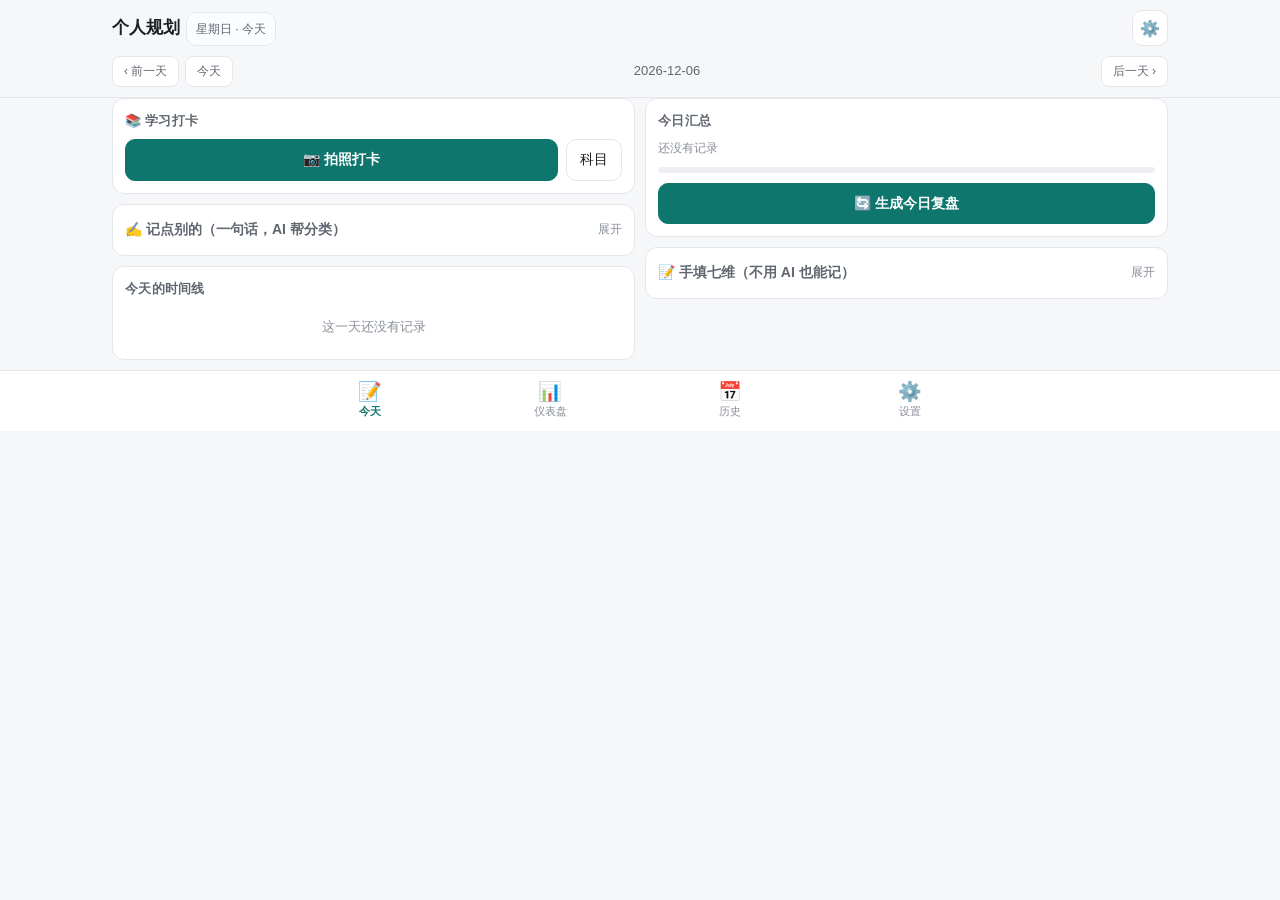
==== commit 3eb0e6b6: "Add files via upload" ====
--- a/gerenjuzhen/index.html
+++ b/gerenjuzhen/index.html
@@ -225,6 +225,39 @@
 .pair-row .rr{font-size:11px;color:var(--ink3)}
 
 /* ---------- 报告卡片（M6）---------- */
+/* ---------- 折叠区（把七维收起来，别抢学习打卡的视线）---------- */
+details.fold > summary{
+  cursor:pointer;list-style:none;
+  font-size:14px;font-weight:700;color:var(--ink2);
+  padding:2px 0;display:flex;align-items:center;gap:6px;
+}
+details.fold > summary::-webkit-details-marker{display:none}
+details.fold > summary::after{content:'展开';margin-left:auto;font-size:11.5px;
+  font-weight:400;color:var(--ink3)}
+details.fold[open] > summary::after{content:'收起'}
+details.fold[open] > summary{margin-bottom:10px;padding-bottom:8px;border-bottom:1px solid var(--line)}
+
+/* ---------- 学习打卡 ---------- */
+.ck-row{display:flex;align-items:center;gap:10px;margin:9px 0}
+.ck-row label{flex:0 0 108px;font-size:12.5px;color:var(--ink3)}
+.ck-row select,.ck-row input{flex:1;min-height:34px;border:1px solid var(--line);border-radius:9px;
+  padding:7px 10px;font-size:14px;background:#fff;color:var(--ink)}
+.ck-status{display:flex;gap:6px;flex-wrap:wrap;flex:1}
+.ck-st{border:1px solid var(--line);background:#f7f8fa;color:var(--ink2);border-radius:99px;
+  padding:7px 12px;font-size:13px;font-weight:600;min-height:34px}
+.ck-st.on{border-color:var(--brand);background:var(--brand-soft);color:var(--brand)}
+.ck-photo{margin:6px 0 10px}
+.ck-photo img{width:100%;max-height:220px;object-fit:contain;border-radius:10px;background:#f0f2f5}
+.ck-item,.ck-review{display:flex;gap:10px;padding:9px 0;border-top:1px solid var(--line)}
+.ck-item:first-child,.ck-review:first-child{border-top:0}
+.ck-thumb{flex:0 0 52px;width:52px;height:52px;object-fit:cover;border-radius:9px}
+.ck-mid{flex:1;min-width:0}
+.ck-t{font-size:14px;font-weight:600;overflow:hidden;text-overflow:ellipsis;white-space:nowrap}
+.ck-s{font-size:11.5px;color:var(--ink3);margin-top:2px}
+.ck-review{flex-wrap:wrap}
+.ck-review .btns{width:100%;margin-top:6px}
+.ck-review-head{font-size:12.5px;font-weight:700;color:#c2410c;margin:10px 0 4px}
+
 .rep-head{font-size:14px;margin-bottom:6px}
 .rep-head .rr{font-size:11px;color:var(--ink3);font-weight:400}
 #reportBox code{background:#f0f2f5;padding:1px 5px;border-radius:5px;font-size:12px}
@@ -313,9 +346,21 @@
   <!-- ============ 视图：今天 ============ -->
   <div id="view-today" class="cols">
     <div>
-      <!-- 录入 -->
-      <section class="card">
-        <h2>✍️ 记一条</h2>
+      <!-- 学习打卡：因为最常用，所以放最上面 -->
+      <section class="card" id="studyCard">
+        <h2>📚 学习打卡 <span class="cnt" id="studyTodayCount"></span></h2>
+        <div class="btns">
+          <button class="btn p grow" id="btnCheckin">📷 拍照打卡</button>
+          <button class="btn" id="btnManageSubject">科目</button>
+        </div>
+        <div id="studyReviewBox"></div>
+        <div id="studyTodayList"></div>
+        <input type="file" id="studyPhoto" accept="image/*" capture="environment" style="display:none">
+      </section>
+
+      <!-- 录入：收进折叠区。学习打卡才是主功能，这些不抢视线 -->
+      <details class="card fold" id="foldQuick">
+        <summary>✍️ 记点别的（一句话，AI 帮分类）</summary>
         <textarea id="quick" placeholder="随口写一句，比如：今天睡到9点，下午有点困，晚上散步，没花钱"></textarea>
         <p class="hint" id="quickHint">随手记一句，AI 会帮你分好类。不联网也能用「直接保存」。</p>
         <div class="btns">
@@ -323,7 +368,7 @@
           <button class="btn" id="btnSaveRaw">直接保存</button>
           <button class="btn" id="btnClear">清空</button>
         </div>
-      </section>
+      </details>
 
       <!-- 时间线 -->
       <section class="card">
@@ -345,15 +390,15 @@
         <div id="reviewBox"></div>
       </section>
 
-      <!-- 手填表单 -->
-      <section class="card">
-        <h2>手填（不用 AI 也行）</h2>
+      <!-- 手填表单：也收起来 -->
+      <details class="card fold" id="foldForm">
+        <summary>📝 手填七维（不用 AI 也能记）</summary>
         <div id="form"></div>
         <div class="btns">
           <button class="btn p grow" id="btnAddEntry">保存这条记录</button>
           <button class="btn" id="btnResetForm">重置</button>
         </div>
-      </section>
+      </details>
     </div>
   </div>
 
@@ -428,1554 +473,1840 @@
    注入点：构建时把 logic.js 与 ai.js 内联到这里。
    直接打开这个文件（没构建过）时，下面两个注入点为空，脚本会提示未构建。
    =========================================================================== */
-/* ===========================================================================
- * 个人规划 —— 纯逻辑层
- *
- * 运行环境：既可被内联进单文件页面，也可在 Node 里 require（UMD）。
- *
- * ⚠️ 本文件会被原样内联进 HTML 的脚本块里，所以**绝对不能出现字面的
- *    script 开标签或闭标签**（哪怕写在注释里也不行）——浏览器的 HTML 解析器
- *    只看字节，不认识 JS 注释，会提前把脚本块截断，整个页面直接白屏。
- *    build.js 里有针对这一点的强制检查。
- *
- * 这个文件只做「数据」相关的事：日期、时长、维度、聚合、统计、序列化。
- * 不碰界面、不碰网络、不碰文件。
- *
- * ── 一条贯穿全文件的项目规矩 ──
- *   **纯函数绝不抛异常。** 非法输入一律返回 null / 空数组 / 空对象。
- *   原因：这些函数会被界面到处调用，抛一次异常就是白屏。
- *   踩过的坑：写 `(arr || [])` 以为能兜住，其实 `||` 只挡 null/undefined，
- *   挡住不「truthy 但非数组」的值（传字符串进来就抛
- *   `(arr || []).forEach is not a function`）。所以一律用 Array.isArray 判。
- * =========================================================================== */
-(function (root, factory) {
-  var api = factory();
-  if (typeof module === 'object' && module.exports) module.exports = api;
-  root.PlanLogic = api;
-})(typeof globalThis !== 'undefined' ? globalThis : this, function () {
-  'use strict';
-
-  var STORE_KEY = 'personal-plan-v1';
-  var BACKUP_KEY = 'personal-plan-v1-backup';
-  var BACKUP_AT_KEY = 'personal-plan-v1-backup-at';
-
-  /* ==========================================================================
-   * 一、维度定义
-   *
-   * ⚠️ 这张表是**唯一的真相来源**。聚合、绘图、AI 输入全都查它。
-   * 新增字段时必须在这里登记性质，否则默认按 state（状态型）处理。
-   *
-   * kind 三种取值（对应方案 §6.1 的三条聚合规则）：
-   *   sum   —— 累计型：跨条目**相加**（支出、收入、学习时长）
-   *   state —— 状态型：取当天**最后一条有值的**（睡眠、精力、情绪、余额）
-   *   list  —— 清单型：跨条目**合并成列表**（症状、标签、学习条目、决策）
-   *
-   * 搞反的症状很具体：
-   *   支出若当 state  → 花 32.5 又花 8，显示只花 8 元
-   *   睡眠若当 sum    → 早上记 7h、晚上更正 8h，算出 15 小时
-   * ======================================================================== */
-  var DIMS = [
-    { key: 'body', name: '身体', icon: '🌙', group: 'growth' },
-    { key: 'sport', name: '运动', icon: '🏃', group: 'growth' },
-    { key: 'mind', name: '精神', icon: '🧠', group: 'growth' },
-    { key: 'study', name: '学习', icon: '📚', group: 'growth' },
-    { key: 'work', name: '工作', icon: '💼', group: 'growth' },
-    { key: 'social', name: '社会关系', icon: '👥', group: 'growth' },
-    { key: 'finance', name: '财务', icon: '💰', group: 'life' },
-    { key: 'plan', name: '规划与想法', icon: '✨', group: 'life' }
-  ];
-
-  var GROUPS = [
-    { key: 'growth', name: '个人成长' },
-    { key: 'life', name: '生活与复盘' }
-  ];
-
-  /**
-   * 字段性质表。`__self` 表示「整个维度是清单型」（维度值本身就是数组）。
-   */
-  var FIELD_KIND = {
-    /*
-     * ⚠️ 身体里**没有** exercise 字段。
-     * 用户 2026-10 要求把运动独立成一个大类，所以原本的 `body.exercise`
-     * 已彻底移除（App 未上线、无真实数据，不存在迁移问题）。
-     * 保留它会让提示词里出现两个概念相近的字段（body.exercise 和 sport），
-     * AI 会犯迷糊"该填哪个" —— 这种歧义必须消掉。
-     */
-    body: {
-      sleepStart: 'state', wake: 'state', energy: 'state',
-      symptoms: 'list', note: 'list'
-    },
-    /* 运动：一天可能跑一次又打一次球，所以整个维度是清单型（数组） */
-    sport: { __self: 'list' },
-    mind: { mood: 'state', tags: 'list', trigger: 'state', note: 'list' },
-    study: { __self: 'list' },
-    work: { progress: 'list', apps: 'list', next: 'state' },
-    social: { __self: 'list' },
-    finance: { income: 'sum', expense: 'sum', balance: 'state', expenseTags: 'list' },
-    plan: { ideas: 'list', decisions: 'list', note: 'list' }
-  };
-
-  /** 取某维度某字段的性质。查不到时默认 state（最保守） */
-  function kindOf(dim, field) {
-    var d = FIELD_KIND[dim];
-    if (!d) return 'state';
-    if (field === undefined || field === null) return d.__self || 'state';
-    return d[field] || d.__self || 'state';
-  }
-
-  /** 维度定义（按 key 取） */
-  function dimOf(key) {
-    for (var i = 0; i < DIMS.length; i++) if (DIMS[i].key === key) return DIMS[i];
-    return null;
-  }
-
-  /** 某维度是否有值（缺失 = 这次没记） */
-  function hasValue(v) {
-    if (v === undefined || v === null) return false;
-    if (typeof v === 'string') return v.trim().length > 0;
-    if (Array.isArray(v)) return v.length > 0;
-    if (typeof v === 'object') {
-      var ks = Object.keys(v);
-      for (var i = 0; i < ks.length; i++) if (hasValue(v[ks[i]])) return true;
-      return false;
-    }
-    return true;                                   // 数字（含 0）算有值
-  }
-
-  /* ==========================================================================
-   * 二、日期与时长
-   *
-   * 已用原型验证 59 项（跨天/闰年/跨年/夏令时/ISO 周）。
-   * ======================================================================== */
-
-  /** 解析 "HH:MM" → 当天分钟数。非法返回 null。接受 1 位小时（9:00） */
-  function parseTime(s) {
-    if (typeof s !== 'string') return null;
-    var m = /^(\d{1,2}):(\d{2})$/.exec(s.trim());
-    if (!m) return null;
-    var h = +m[1], mi = +m[2];
-    if (h < 0 || h > 23 || mi < 0 || mi > 59) return null;
-    return h * 60 + mi;
-  }
-
-  /**
-   * 睡眠时长（分钟）：入睡 → 起床。
-   * ⚠️ **跨天是常态**：23:40 睡、09:00 起 = 560 分。
-   * 同日小睡（13:00→14:30）也要支持。算法：按同日算，为负则 +24h。
-   */
-  function sleepMinutes(startTime, endTime) {
-    var a = parseTime(startTime), b = parseTime(endTime);
-    if (a === null || b === null) return null;
-    var d = b - a;
-    if (d < 0) d += 24 * 60;
-    return d;
-  }
-
-  function pad2(n) { return n < 10 ? '0' + n : '' + n; }
-
-  /**
-   * 本地日期键 "YYYY-MM-DD"。
-   * ⚠️ **必须用本地时间的年月日拼**，绝不能用 toISOString()——
-   * 那是 UTC，在东八区会让 00:00~07:59 的记录**整体错一天**。
-   * 这个 bug 白天测不出来，只在深夜/清晨记录时才暴露。
-   */
-  function toDateKey(d) {
-    var dt = d instanceof Date ? d : new Date(d);
-    if (isNaN(dt.getTime())) return null;
-    return dt.getFullYear() + '-' + pad2(dt.getMonth() + 1) + '-' + pad2(dt.getDate());
-  }
-
-  /** 从日期键取 Date（本地 00:00）。非法返回 null */
-  function fromDateKey(key) {
-    var m = /^(\d{4})-(\d{2})-(\d{2})$/.exec(String(key === undefined || key === null ? '' : key));
-    if (!m) return null;
-    var d = new Date(+m[1], +m[2] - 1, +m[3]);
-    if (isNaN(d.getTime())) return null;
-    // 校验没有溢出（例如 2026-02-30 会被 JS 滚到 3 月）
-    if (d.getFullYear() !== +m[1] || d.getMonth() !== +m[2] - 1 || d.getDate() !== +m[3]) return null;
-    return d;
-  }
-
-  /** 两个日期键相差几天（b - a）。跨月/跨年/闰月都要对。 */
-  function daysBetween(aKey, bKey) {
-    var a = fromDateKey(aKey), b = fromDateKey(bKey);
-    if (!a || !b) return null;
-    // 用 UTC 毫秒差，规避夏令时导致的 23/25 小时天
-    var ua = Date.UTC(a.getFullYear(), a.getMonth(), a.getDate());
-    var ub = Date.UTC(b.getFullYear(), b.getMonth(), b.getDate());
-    return Math.round((ub - ua) / 86400000);
-  }
-
-  /** 日期键 + n 天 */
-  function addDays(key, n) {
-    var d = fromDateKey(key);
-    if (!d) return null;
-    if (typeof n !== 'number' || !isFinite(n)) return null;
-    d.setDate(d.getDate() + n);
-    return toDateKey(d);
-  }
-
-  /** 星期几：1=周一 … 7=周日（注意 getDay 的周日是 0） */
-  function isoDayOfWeek(key) {
-    var d = fromDateKey(key);
-    if (!d) return null;
-    var w = d.getDay();
-    return w === 0 ? 7 : w;
-  }
-
-  /** 某日期所属的 ISO 周键 "YYYY-Www"。已用 1826 天逐日比对标准算法验证过 */
-  function isoWeekKey(key) {
-    var m = /^(\d{4})-(\d{2})-(\d{2})$/.exec(String(key === undefined || key === null ? '' : key));
-    if (!m) return null;
-    var y = +m[1], mo = +m[2], dd = +m[3];
-    var t = new Date(Date.UTC(y, mo - 1, dd));
-    if (isNaN(t.getTime())) return null;
-    var dow = t.getUTCDay() === 0 ? 7 : t.getUTCDay();
-    t.setUTCDate(t.getUTCDate() + 4 - dow);           // 移到本周四
-    var ty = t.getUTCFullYear();
-    var jan1 = new Date(Date.UTC(ty, 0, 1));
-    var week = Math.floor((t - jan1) / 86400000 / 7) + 1;
-    return ty + '-W' + pad2(week);
-  }
-
-  /** 格式化时长：560 → "9小时20分"；负数保留负号（防止算错时静默显示正数） */
-  function formatMinutes(min) {
-    if (min === null || min === undefined || typeof min !== 'number' || !isFinite(min)) return '';
-    var neg = min < 0;
-    var v = Math.abs(Math.round(min));
-    var h = Math.floor(v / 60), m = v % 60;
-    var s;
-    if (h) s = h + '小时' + (m ? m + '分' : '');
-    else s = m + '分';
-    return (neg ? '-' : '') + s;
-  }
-
-  /** 现在时刻 "HH:MM" */
-  function nowHHMM(d) {
-    var dt = d instanceof Date ? d : new Date();
-    if (isNaN(dt.getTime())) return '';
-    return pad2(dt.getHours()) + ':' + pad2(dt.getMinutes());
-  }
-
-  /* ==========================================================================
-   * 三、状态与归一化
-   * ======================================================================== */
-
-  function defaultSettings() {
-    return {
-      apiKey: '',
-      apiKeySessionOnly: false,
-      baseUrl: '',
-      model: 'deepseek-flash',
-      remindTime: '21:00',
-      monthlyBudget: 5,
-      lastExportAt: null
-    };
-  }
-
-  function emptyState() {
-    return {
-      version: 1,
-      settings: defaultSettings(),
-      days: {},
-      reports: {}
-    };
-  }
-
-  function isObj(v) { return !!v && typeof v === 'object' && !Array.isArray(v); }
-
-  /** 归一化一个字段值：数字转数字、字符串 trim、数组清空项 */
-  function normFieldValue(v) {
-    if (v === undefined || v === null) return undefined;
-    if (typeof v === 'number') return isFinite(v) ? v : undefined;
-    if (typeof v === 'string') { var t = v.trim(); return t ? t : undefined; }
-    if (Array.isArray(v)) {
-      var a = [];
-      for (var i = 0; i < v.length; i++) {
-        var x = normFieldValue(v[i]);
-        if (x !== undefined && !(isObj(x) && !Object.keys(x).length)) a.push(x);
-      }
-      return a.length ? a : undefined;
-    }
-    if (isObj(v)) {
-      var o = {};
-      var ks = Object.keys(v);
-      for (var j = 0; j < ks.length; j++) {
-        var y = normFieldValue(v[ks[j]]);
-        if (y !== undefined) o[ks[j]] = y;
-      }
-      return Object.keys(o).length ? o : undefined;
-    }
-    return undefined;
-  }
-
-  /**
-   * 归一化一条记录（entry）。
-   * 关键两条：
-   *   ① **只保留有值的维度**——缺的字段就是「这次没记」，不要填空对象
-   *   ② **没有任何维度有值就返回 null**（整条丢弃）
-   *      踩过的坑：原先只判 `isObj`，于是 `normalizeEntry({})` 返回了 `{}`，
-   *      空记录会一路溜进 state 里，让"记了几天"之类的统计偏大。
-   */
-  function normalizeEntry(e) {
-    if (!isObj(e)) return null;
-    var out = {};
-    if (typeof e.id === 'string' && e.id) out.id = e.id;
-    if (typeof e.at === 'string' && /^\d{1,2}:\d{2}$/.test(e.at)) out.at = e.at;
-    if (typeof e.createdAt === 'number' && isFinite(e.createdAt)) out.createdAt = e.createdAt;
-    if (typeof e.raw === 'string' && e.raw.trim()) out.raw = e.raw.trim();
-
-    var hasDim = false;
-    for (var i = 0; i < DIMS.length; i++) {
-      var k = DIMS[i].key;
-      var v = normFieldValue(e[k]);
-      if (v === undefined) continue;
-      /*
-       * ⚠️ 按字段白名单过滤。
-       * 光靠 normFieldValue 会**保留任何字段**，于是两个问题：
-       *   ① 已删除的字段（body.exercise）还能被写回来
-       *   ② AI 编造字段名（body.moodd）会一路存进数据里，之后很难查
-       * 白名单来自 FIELD_KIND（唯一的真相来源）：
-       *   · 整个维度是清单型的（study/social/sport）→ 不细分字段，整块保留
-       *   · 其余维度 → 只保留登记过的字段
-       */
-      if (FIELD_KIND[k] && FIELD_KIND[k].__self) {
-        out[k] = v;
-        hasDim = true;
-        continue;
-      }
-      if (isObj(v) && FIELD_KIND[k]) {
-        var kept = {};
-        var ks = Object.keys(v);
-        for (var j = 0; j < ks.length; j++) {
-          if (Object.prototype.hasOwnProperty.call(FIELD_KIND[k], ks[j])) kept[ks[j]] = v[ks[j]];
-        }
-        if (!Object.keys(kept).length) continue;      // 全是未登记字段 → 整块丢弃
-        out[k] = kept;
-        hasDim = true;
-        continue;
-      }
-      out[k] = v;
-      hasDim = true;
-    }
-    if (!hasDim) return null;                      // 没有任何维度内容 → 整条丢弃
-
-    if (typeof e.updatedAt === 'number' && isFinite(e.updatedAt)) out.updatedAt = e.updatedAt;
-    return out;
-  }
-
-  /** 归一化一天 */
-  function normalizeDay(d, dateKey) {
-    if (!isObj(d)) return null;
-    var key = (typeof d.date === 'string' && fromDateKey(d.date)) ? d.date
-            : (fromDateKey(dateKey) ? dateKey : null);
-    if (!key) return null;
-
-    var entries = [];
-    if (Array.isArray(d.entries)) {
-      for (var i = 0; i < d.entries.length; i++) {
-        var e = normalizeEntry(d.entries[i]);
-        if (e) entries.push(e);
-      }
-    }
-    entries.sort(entryCompare);
-
-    var out = { date: key, entries: entries };
-
-    // AI 产出（挂在「天」上，因为日复盘汇总当天全部条目）
-    if (isObj(d.ai)) {
-      var ai = {};
-      if (isObj(d.ai.review)) {
-        var rev = {};
-        ['fact', 'contribution', 'next'].forEach(function (f) {
-          if (typeof d.ai.review[f] === 'string' && d.ai.review[f].trim()) rev[f] = d.ai.review[f].trim();
-        });
-        if (Object.keys(rev).length) ai.review = rev;
-      }
-      if (typeof d.ai.at === 'number' && isFinite(d.ai.at)) ai.at = d.ai.at;
-      if (typeof d.ai.model === 'string' && d.ai.model) ai.model = d.ai.model;
-      if (isObj(d.ai.tokens)) {
-        var tk = {};
-        if (typeof d.ai.tokens.in === 'number' && isFinite(d.ai.tokens.in)) tk.in = d.ai.tokens.in;
-        if (typeof d.ai.tokens.out === 'number' && isFinite(d.ai.tokens.out)) tk.out = d.ai.tokens.out;
-        if (Object.keys(tk).length) ai.tokens = tk;
-      }
-      if (typeof d.ai.entryCount === 'number' && isFinite(d.ai.entryCount)) ai.entryCount = d.ai.entryCount;
-      if (typeof d.ai.lastEntryAt === 'number' && isFinite(d.ai.lastEntryAt)) ai.lastEntryAt = d.ai.lastEntryAt;
-      if (Object.keys(ai).length) out.ai = ai;
-    }
-
-    /*
-     * ⚠️ 空的一天要整个丢掉。
-     * 踩过的坑：原先不管有没有内容都返回 `{ date, entries: [] }`，
-     * 于是坏数据（或删光条目后残留）会在 state 里堆出一堆空天。
-     * 虽然 datesWithRecords 会过滤掉它们，但 state 会越积越大、备份也跟着变大。
-     * 只有「有 AI 产出」的空天才保留（那种情况少见，但删条目后复盘还在，不该丢）。
-     */
-    if (!entries.length && !out.ai) return null;
-
-    return out;
-  }
-
-  /** 条目排序：createdAt 优先，其次 at 字符串 */
-  function entryCompare(a, b) {
-    var ca = (a && typeof a.createdAt === 'number') ? a.createdAt : 0;
-    var cb = (b && typeof b.createdAt === 'number') ? b.createdAt : 0;
-    if (ca !== cb) return ca - cb;
-    var sa = String((a && a.at) || '');
-    var sb = String((b && b.at) || '');
-    return sa < sb ? -1 : (sa > sb ? 1 : 0);
-  }
-
-  /** 归一化整个状态（对任何输入都不抛异常，坏数据一律丢弃） */
-  function normalizeState(s) {
-    var out = emptyState();
-    if (!isObj(s)) return out;
-
-    if (isObj(s.settings)) {
-      var st = s.settings;
-      var d = defaultSettings();
-      if (typeof st.apiKey === 'string') out.settings.apiKey = st.apiKey;
-      out.settings.apiKeySessionOnly = !!st.apiKeySessionOnly;
-      if (typeof st.baseUrl === 'string') out.settings.baseUrl = st.baseUrl;
-      if (typeof st.model === 'string' && st.model) out.settings.model = st.model;
-      if (typeof st.remindTime === 'string' && parseTime(st.remindTime) !== null) out.settings.remindTime = st.remindTime;
-      if (typeof st.monthlyBudget === 'number' && isFinite(st.monthlyBudget) && st.monthlyBudget >= 0) {
-        out.settings.monthlyBudget = st.monthlyBudget;
-      } else {
-        out.settings.monthlyBudget = d.monthlyBudget;
-      }
-      if (typeof st.lastExportAt === 'number' && isFinite(st.lastExportAt)) out.settings.lastExportAt = st.lastExportAt;
-    }
-
-    if (isObj(s.days)) {
-      Object.keys(s.days).forEach(function (k) {
-        var day = normalizeDay(s.days[k], k);
-        if (day) out.days[day.date] = day;
-      });
-    }
-
-    if (isObj(s.reports)) {
-      Object.keys(s.reports).forEach(function (k) {
-        var r = s.reports[k];
-        if (!isObj(r)) return;
-        var o = {};
-        if (typeof r.text === 'string' && r.text.trim()) o.text = r.text.trim();
-        if (typeof r.at === 'number' && isFinite(r.at)) o.at = r.at;
-        if (typeof r.summary === 'string' && r.summary.trim()) o.summary = r.summary.trim();
-        if (isObj(r.tokens)) o.tokens = r.tokens;
-        if (typeof r.kind === 'string') o.kind = r.kind;
-        if (Object.keys(o).length) out.reports[k] = o;
-      });
-    }
-    return out;
-  }
-
-  /* ==========================================================================
-   * 四、读写：天 / 条目
-   * ======================================================================== */
-
-  function getDay(state, dateKey) {
-    if (!isObj(state) || !isObj(state.days)) return null;
-    if (!fromDateKey(dateKey)) return null;
-    return state.days[dateKey] || null;
-  }
-
-  function ensureDay(state, dateKey) {
-    if (!fromDateKey(dateKey)) return null;
-    if (!isObj(state.days)) state.days = {};
-    if (!state.days[dateKey]) state.days[dateKey] = { date: dateKey, entries: [] };
-    if (!Array.isArray(state.days[dateKey].entries)) state.days[dateKey].entries = [];
-    return state.days[dateKey];
-  }
-
-  /** 生成一个够用的 id（不依赖 crypto，避免老浏览器缺失） */
-  var idSeq = 0;
-  function makeId(prefix, now) {
-    var t = typeof now === 'number' ? now : Date.now();
-    idSeq = (idSeq + 1) % 1000;
-    return (prefix || 'e') + '_' + t.toString(36) + '_' + idSeq.toString(36);
-  }
-
-  /**
-   * 加一条记录。返回 { state, entry } 或 { error }
-   * ⚠️ 不可变：返回新 state，原 state 不动（便于撤销/对比）。
-   */
-  function addEntry(state, dateKey, entry, now) {
-    var norm = normalizeEntry(entry);
-    if (!norm) return { error: '这条记录没有内容' };
-    var hasDim = false;
-    for (var i = 0; i < DIMS.length; i++) if (hasValue(norm[DIMS[i].key])) { hasDim = true; break; }
-    if (!hasDim) return { error: '至少填一个维度' };
-
-    var t = typeof now === 'number' ? now : Date.now();
-    var s = normalizeState(state);
-    var day = ensureDay(s, dateKey);
-    if (!day) return { error: '日期不对' };
-
-    var e = {};
-    Object.keys(norm).forEach(function (k) { e[k] = norm[k]; });
-    if (!e.id) e.id = makeId('e', t);
-    if (!e.at) e.at = nowHHMM(new Date(t));
-    if (typeof e.createdAt !== 'number') e.createdAt = t;
-    e.updatedAt = t;
-
-    day.entries.push(e);
-    day.entries.sort(entryCompare);
-    return { state: s, entry: e };
-  }
-
-  /** 改一条记录（同一天内按 id 找） */
-  function updateEntry(state, dateKey, entryId, patch, now) {
-    var s = normalizeState(state);
-    var day = getDay(s, dateKey);
-    if (!day) return { error: '这一天还没有记录' };
-    var idx = -1;
-    for (var i = 0; i < day.entries.length; i++) if (day.entries[i].id === entryId) { idx = i; break; }
-    if (idx < 0) return { error: '找不到这条记录' };
-
-    var merged = {};
-    var old = day.entries[idx];
-    Object.keys(old).forEach(function (k) { merged[k] = old[k]; });
-    if (isObj(patch)) Object.keys(patch).forEach(function (k) { merged[k] = patch[k]; });
-    var norm = normalizeEntry(merged);
-    if (!norm) return { error: '这条记录没有内容' };
-
-    norm.id = old.id;
-    if (typeof norm.createdAt !== 'number') norm.createdAt = old.createdAt || Date.now();
-    norm.updatedAt = typeof now === 'number' ? now : Date.now();
-    day.entries[idx] = norm;
-    day.entries.sort(entryCompare);
-    return { state: s, entry: norm };
-  }
-
-  function removeEntry(state, dateKey, entryId) {
-    var s = normalizeState(state);
-    var day = getDay(s, dateKey);
-    if (!day) return { error: '这一天还没有记录' };
-    var before = day.entries.length;
-    day.entries = day.entries.filter(function (e) { return e.id !== entryId; });
-    if (day.entries.length === before) return { error: '找不到这条记录' };
-    if (!day.entries.length) delete s.days[dateKey];          // 空的一天不留垃圾
-    return { state: s };
-  }
-
-  /** 找一条记录（跨天） */
-  function findEntry(state, entryId) {
-    if (!isObj(state) || !isObj(state.days)) return null;
-    var keys = Object.keys(state.days);
-    for (var i = 0; i < keys.length; i++) {
-      var es = state.days[keys[i]].entries || [];
-      for (var j = 0; j < es.length; j++) if (es[j].id === entryId) return { date: keys[i], entry: es[j] };
-    }
-    return null;
-  }
-
-  /* ==========================================================================
-   * 五、聚合（一天多条的三条规则）
-   *
-   * 已用原型验证 24 项。
-   * ======================================================================== */
-
-  /**
-   * 把一天的多个条目聚合成一个「虚拟条目」。
-   * 用于：今日汇总显示、绘图取数、AI 输入。
-   */
-  function aggregateDay(day) {
-    var out = {};
-    if (!isObj(day) || !Array.isArray(day.entries)) return out;
-    var entries = day.entries;
-
-    DIMS.forEach(function (dim) {
-      var selfKind = kindOf(dim.key, null);
-      var spec = FIELD_KIND[dim.key] || {};
-
-      if (selfKind === 'list') {
-        // 整个维度是清单型：把各条目的数组拼起来
-        var all = [];
-        entries.forEach(function (e) {
-          var v = e[dim.key];
-          if (Array.isArray(v)) { for (var i = 0; i < v.length; i++) all.push(v[i]); }
-          else if (hasValue(v)) all.push(v);
-        });
-        if (all.length) out[dim.key] = all;
-        return;
-      }
-
-      var acc = {};
-      Object.keys(spec).forEach(function (field) {
-        var kind = spec[field];
-        var vals = [];
-        entries.forEach(function (e) {
-          var dv = e[dim.key];
-          if (isObj(dv) && !Array.isArray(dv) && hasValue(dv[field])) vals.push(dv[field]);
-        });
-        if (!vals.length) return;
-
-        if (kind === 'sum') {
-          var sum = 0, any = false;
-          vals.forEach(function (x) { if (typeof x === 'number' && isFinite(x)) { sum += x; any = true; } });
-          if (any) acc[field] = sum;
-        } else if (kind === 'state') {
-          acc[field] = vals[vals.length - 1];         // 最后一条有值的
-        } else {
-          var merged = [];
-          vals.forEach(function (v) {
-            if (Array.isArray(v)) { for (var i = 0; i < v.length; i++) merged.push(v[i]); }
-            else merged.push(v);
-          });
-          acc[field] = merged;
-        }
-      });
-      if (Object.keys(acc).length) out[dim.key] = acc;
-    });
-    return out;
-  }
-
-  /** 当天是否记了某维度（任一条目里有值即可） */
-  function dayHasDim(day, dimKey) {
-    if (!isObj(day) || !Array.isArray(day.entries)) return false;
-    for (var i = 0; i < day.entries.length; i++) {
-      if (hasValue(day.entries[i][dimKey])) return true;
-    }
-    return false;
-  }
-
-  /** 一天的完成度：{ filled, total, ratio, missing[] } */
-  function dayCompletion(day) {
-    var missing = [], filled = 0;
-    DIMS.forEach(function (d) {
-      if (dayHasDim(day, d.key)) filled++;
-      else missing.push(d.key);
-    });
-    return {
-      filled: filled,
-      total: DIMS.length,
-      ratio: DIMS.length ? filled / DIMS.length : 0,
-      missing: missing
-    };
-  }
-
-  /** 当天的睡眠时长（分钟），从聚合结果算。没有记录返回 null */
-  function daySleepMinutes(day) {
-    var agg = aggregateDay(day);
-    var b = agg.body;
-    if (!b) return null;
-    return sleepMinutes(b.sleepStart, b.wake);
-  }
-
-  /* ==========================================================================
-   * 六、统计（趋势图 + AI 相关性分析的输入）
-   * ======================================================================== */
-
-  /**
-   * 取某维度某字段的「按天序列」。
-   * 返回 [{ date, v }]，按日期升序。跳过缺失的天。
-   */
-  function seriesOf(state, dim, field) {
-    var out = [];
-    if (!isObj(state) || !isObj(state.days)) return out;
-    var dates = Object.keys(state.days).sort();
-    dates.forEach(function (dk) {
-      var day = state.days[dk];
-      var agg = aggregateDay(day);
-      var dv = agg[dim];
-      if (!isObj(dv)) return;
-      var x = dv[field];
-      if (typeof x === 'number' && isFinite(x)) out.push({ date: dk, v: x });
-    });
-    return out;
-  }
-
-  /** 睡眠时长的按天序列（分钟） */
-  function sleepSeries(state) {
-    var out = [];
-    if (!isObj(state) || !isObj(state.days)) return out;
-    Object.keys(state.days).sort().forEach(function (dk) {
-      var m = daySleepMinutes(state.days[dk]);
-      if (typeof m === 'number') out.push({ date: dk, v: m });
-    });
-    return out;
-  }
-
-  /** 描述性统计。只做描述，**相关性交给 AI**（它更擅长，也不需要我们造轮子） */
-  function describe(nums) {
-    var empty = { n: 0, mean: null, min: null, max: null, median: null };
-    if (!Array.isArray(nums)) return empty;
-    var a = [];
-    for (var i = 0; i < nums.length; i++) {
-      if (typeof nums[i] === 'number' && isFinite(nums[i])) a.push(nums[i]);
-    }
-    if (!a.length) return empty;
-    var sorted = a.slice().sort(function (x, y) { return x - y; });
-    var sum = 0;
-    for (var j = 0; j < a.length; j++) sum += a[j];
-    var mid = Math.floor(sorted.length / 2);
-    var median = sorted.length % 2 ? sorted[mid] : (sorted[mid - 1] + sorted[mid]) / 2;
-    return {
-      n: a.length,
-      mean: Math.round((sum / a.length) * 100) / 100,
-      min: sorted[0],
-      max: sorted[sorted.length - 1],
-      median: Math.round(median * 100) / 100
-    };
-  }
-
-  /** 滚动均值（趋势图平滑用）。窗口内含 null 时只对窗口内有效值求均值 */
-  function rollingMean(nums, window) {
-    if (!Array.isArray(nums)) return [];
-    var w = Math.max(1, typeof window === 'number' ? window : 7);
-    return nums.map(function (_, i) {
-      var from = Math.max(0, i - w + 1);
-      var slice = nums.slice(from, i + 1);
-      var acc = [], k;
-      for (k = 0; k < slice.length; k++) {
-        if (typeof slice[k] === 'number' && isFinite(slice[k])) acc.push(slice[k]);
-      }
-      if (!acc.length) return null;
-      var s = 0;
-      for (k = 0; k < acc.length; k++) s += acc[k];
-      return Math.round((s / acc.length) * 100) / 100;
-    });
-  }
-
-  /** 某天的汇总数字（给首页汇总区用） */
-  function dayTotals(state, dateKey) {
-    var day = getDay(state, dateKey);
-    if (!day) {
-      return { entries: 0, filled: 0, total: DIMS.length, sleepMinutes: null,
-               expense: null, income: null, studyCount: 0, ideaCount: 0, decisionCount: 0 };
-    }
-    var agg = aggregateDay(day);
-    var fin = isObj(agg.finance) ? agg.finance : {};
-    var plan = isObj(agg.plan) ? agg.plan : {};
-    var study = Array.isArray(agg.study) ? agg.study : [];
-    var comp = dayCompletion(day);
-    return {
-      entries: day.entries.length,
-      filled: comp.filled,
-      total: comp.total,
-      sleepMinutes: daySleepMinutes(day),
-      expense: typeof fin.expense === 'number' ? fin.expense : null,
-      income: typeof fin.income === 'number' ? fin.income : null,
-      studyCount: study.length,
-      ideaCount: Array.isArray(plan.ideas) ? plan.ideas.length : (hasValue(plan.ideas) ? 1 : 0),
-      decisionCount: Array.isArray(plan.decisions) ? plan.decisions.length : 0
-    };
-  }
-
-  /** 一段日期范围（含两端）的汇总。周报用 */
-  function rangeSummary(state, fromKey, toKey) {
-    var n = daysBetween(fromKey, toKey);
-    if (n === null || n < 0) return { days: 0 };
-    var dates = [], cur = fromKey;
-    for (var i = 0; i <= n; i++) { dates.push(cur); cur = addDays(cur, 1); }
-
-    var withRecords = 0, filled = 0, slots = 0;
-    var missingCount = {};
-    dates.forEach(function (dk) {
-      var day = getDay(state, dk);
-      if (day && day.entries.length) withRecords++;
-      var comp = dayCompletion(day);
-      filled += comp.filled;
-      slots += comp.total;
-      comp.missing.forEach(function (m) { missingCount[m] = (missingCount[m] || 0) + 1; });
-    });
-
-    var mostMissed = Object.keys(missingCount)
-      .sort(function (a, b) { return missingCount[b] - missingCount[a]; })
-      .slice(0, 3)
-      .map(function (k) { return { dim: k, missed: missingCount[k] }; });
-
-    var sleeps = [];
-    var expenses = 0, hasExpense = false;
-    dates.forEach(function (dk) {
-      var day = getDay(state, dk);
-      if (!day) return;
-      var m = daySleepMinutes(day);
-      if (typeof m === 'number') sleeps.push(m);
-      var agg = aggregateDay(day);
-      if (isObj(agg.finance) && typeof agg.finance.expense === 'number') {
-        expenses += agg.finance.expense; hasExpense = true;
-      }
-    });
-
-    return {
-      from: fromKey, to: toKey,
-      days: dates.length,
-      daysWithRecords: withRecords,
-      ratio: slots ? Math.round((filled / slots) * 1000) / 1000 : 0,
-      mostMissed: mostMissed,
-      sleep: describe(sleeps),
-      expenseTotal: hasExpense ? Math.round(expenses * 100) / 100 : null
-    };
-  }
-
-  /* ==========================================================================
-   * 七、AI 输入组装（分层压缩 + 编号清单）
-   *
-   * 方案 §7 / §2.2 教训 B：
-   *   · 日复盘发「当天全部条目」，但**必须带记录时刻**，否则 AI 会把
-   *     晚上补记的睡眠当成「睡了两次」
-   *   · 周报发「编号清单」，要求 AI 只回编号 → 省 token + 防幻觉
-   * ======================================================================== */
-
-  /** 把某维度的一条值压成一行短文本（AI 输入用） */
-  function compactDim(dimKey, val) {
-    if (!hasValue(val)) return '';
-    var parts = [];
-    if (dimKey === 'body') {
-      var m = sleepMinutes(val.sleepStart, val.wake);
-      if (m !== null) parts.push('睡眠' + formatMinutes(m));
-      if (typeof val.energy === 'number') parts.push('精力' + val.energy);
-      if (hasValue(val.symptoms)) parts.push('症状:' + [].concat(val.symptoms).join('/'));
-      if (hasValue(val.note)) parts.push('备注:' + [].concat(val.note).join('；'));
-    } else if (dimKey === 'mind') {
-      if (typeof val.mood === 'number') parts.push('情绪' + val.mood);
-      if (hasValue(val.tags)) parts.push([].concat(val.tags).join('/'));
-      if (hasValue(val.trigger)) parts.push('触发:' + val.trigger);
-      if (hasValue(val.note)) parts.push('备注:' + [].concat(val.note).join('；'));
-    } else if (dimKey === 'sport') {
-      [].concat(val).forEach(function (x) {
-        if (!isObj(x)) return;
-        /*
-         * ⚠️ 只有在**项目**存在时才输出。
-         * 踩过的坑：第一版没判 type，于是 AI 若只给了距离（用户说"今天跑了5公里"
-         * 而模型没识别出"跑步"），就会输出一个光秃秃的「5公里」——
-         * 不知道是什么运动，这条记录基本没用。宁可提示缺失，也不要输出半条。
-         */
-        if (!hasValue(x.type)) return;
-        var one = [x.type];
-        if (typeof x.km === 'number') one.push(x.km + '公里');
-        if (typeof x.feeling === 'number') one.push('感受' + x.feeling);
-        if (hasValue(x.note)) one.push(x.note);
-        parts.push(one.join(' '));
-      });
-    } else if (dimKey === 'study') {
-      [].concat(val).forEach(function (s) {
-        if (!isObj(s)) return;
-        var one = [];
-        if (hasValue(s.subject)) one.push(s.subject);
-        if (hasValue(s.what)) one.push(s.what);
-        if (typeof s.minutes === 'number') one.push(s.minutes + '分');
-        if (typeof s.mastery === 'number') one.push('掌握' + s.mastery);
-        if (hasValue(s.gap)) one.push('漏点:' + s.gap);
-        if (one.length) parts.push(one.join(' '));
-      });
-    } else if (dimKey === 'work') {
-      if (hasValue(val.progress)) parts.push([].concat(val.progress).join('；'));
-      if (Array.isArray(val.apps)) {
-        val.apps.forEach(function (a) {
-          if (!isObj(a)) return;
-          parts.push([a.company, a.role, a.status].filter(hasValue).join('/'));
-        });
-      }
-      if (hasValue(val.next)) parts.push('下一步:' + val.next);
-    } else if (dimKey === 'social') {
-      [].concat(val).forEach(function (s) {
-        if (!isObj(s)) return;
-        parts.push([s.who, s.what, typeof s.feeling === 'number' ? '感受' + s.feeling : ''].filter(hasValue).join(' '));
-      });
-    } else if (dimKey === 'finance') {
-      if (typeof val.income === 'number') parts.push('收入' + val.income);
-      if (typeof val.expense === 'number') parts.push('支出' + val.expense);
-      if (typeof val.balance === 'number') parts.push('余额' + val.balance);
-      if (hasValue(val.expenseTags)) parts.push([].concat(val.expenseTags).join('/'));
-    } else if (dimKey === 'plan') {
-      if (hasValue(val.ideas)) parts.push('想法:' + [].concat(val.ideas).join('；'));
-      if (Array.isArray(val.decisions)) {
-        val.decisions.forEach(function (d) {
-          if (!isObj(d)) return;
-          parts.push('决定:' + (d.what || '') + (d.why ? '（原因:' + d.why + '）' : ''));
-        });
-      }
-      if (hasValue(val.note)) parts.push('备注:' + [].concat(val.note).join('；'));
-    }
-    return parts.filter(function (x) { return x && String(x).trim(); }).join(' ');
-  }
-
-  /**
-   * 组装「当天全部条目」的 AI 输入文本。
-   * ⚠️ 每条**必须带记录时刻** —— 否则 AI 会把晚上补记的睡眠当成睡了两次。
-   */
-  function dayDigest(state, dateKey, opts) {
-    var day = getDay(state, dateKey);
-    if (!day || !day.entries.length) return '';
-    var withTime = !(isObj(opts) && opts.withTime === false);
-    var lines = [];
-    lines.push('日期：' + dateKey + '（星期' + '一二三四五六日'[isoDayOfWeek(dateKey) - 1] + '）');
-    lines.push('当天共 ' + day.entries.length + ' 条记录：');
-    day.entries.forEach(function (e, i) {
-      var bits = [];
-      DIMS.forEach(function (d) {
-        var s = compactDim(d.key, e[d.key]);
-        if (s) bits.push(d.name + '：' + s);
-      });
-      lines.push((i + 1) + '. ' + (withTime && e.at ? '[' + e.at + '] ' : '') + bits.join(' ｜ '));
-    });
-    // 汇总（明确标注是聚合结果，避免 AI 误当成又一条记录）
-    var agg = aggregateDay(day);
-    var aggBits = [];
-    DIMS.forEach(function (d) {
-      var s = compactDim(d.key, agg[d.key]);
-      if (s) aggBits.push(d.name + '：' + s);
-    });
-    if (aggBits.length) {
-      lines.push('');
-      lines.push('（以下是按规则聚合后的当日合计，不是额外记录：');
-      lines.push('  ' + aggBits.join(' ｜ '));
-      lines.push('  规则：支出/收入/时长类相加；睡眠/精力/情绪/余额类取当天最后一次；清单类合并。）');
-    }
-    return lines.join('\n');
-  }
-
-  /**
-   * 组装「编号清单」用于周报/月报。
-   * 方案 §2.2 教训 B：发编号 + 要求 AI 只回编号 → 省 token + **防幻觉**
-   * （AI 只能引用真实存在的编号，编不出不存在的日子）。
-   */
-  function rangeDigest(state, fromKey, toKey) {
-    var n = daysBetween(fromKey, toKey);
-    if (n === null || n < 0) return { text: '', count: 0, dates: [] };
-    var lines = [], dates = [], cur = fromKey;
-    for (var i = 0; i <= n; i++) {
-      var summ = rangeOneDayLine(state, cur);
-      if (summ) { lines.push(lines.length + 1 + '. ' + summ); dates.push(cur); }
-      cur = addDays(cur, 1);
-    }
-    return { text: lines.join('\n'), count: dates.length, dates: dates };
-  }
-
-  function rangeOneDayLine(state, dateKey) {
-    var day = getDay(state, dateKey);
-    if (!day || !day.entries.length) return '';
-    var agg = aggregateDay(day);
-    var bits = [];
-    DIMS.forEach(function (d) {
-      var s = compactDim(d.key, agg[d.key]);
-      if (s) bits.push(s);
-    });
-    return dateKey + ' ' + bits.join(' ｜ ');
-  }
-
-  /* ==========================================================================
-   * 七之二、仪表盘数据（M5）
-   *
-   * 分工：**"算什么"在这里（纯函数、可测试）**，"怎么画"在界面层（Canvas）。
-   * 这样图表数据不会算错 —— 算错和画错是两类问题，混在一起最难查。
-   * ======================================================================== */
-
-  /**
-   * 连续 N 天的完整日期序列（含没有记录的天）。
-   * ⚠️ 必须**补齐空天**，否则图表会把"没记的日子"压缩掉，
-   *    看起来像天天都在记，趋势也被扭曲。
-   */
-  function lastNDays(n, endKey) {
-    var end = fromDateKey(endKey) ? endKey : todayKey();
-    var cnt = (typeof n === 'number' && n > 0) ? Math.floor(n) : 30;
-    var out = [];
-    for (var i = cnt - 1; i >= 0; i--) out.push(addDays(end, -i));
-    return out.filter(function (x) { return x; });
-  }
-
-  /** 仪表盘汇总（近 N 天） */
-  function dashSummary(state, days, endKey) {
-    var dates = lastNDays(days || 30, endKey);
-    var withRecords = 0, filled = 0, slots = 0;
-    var missingCount = {};
-
-    dates.forEach(function (dk) {
-      var day = getDay(state, dk);
-      if (day && day.entries && day.entries.length) withRecords++;
-      var comp = dayCompletion(day);
-      filled += comp.filled;
-      slots += comp.total;
-      comp.missing.forEach(function (m) { missingCount[m] = (missingCount[m] || 0) + 1; });
-    });
-
-    var mostMissed = Object.keys(missingCount)
-      .sort(function (a, b) { return missingCount[b] - missingCount[a]; })
-      .slice(0, 3)
-      .map(function (k) { return { dim: k, missed: missingCount[k], name: (dimOf(k) || {}).name || k }; });
-
-    return {
-      from: dates[0], to: dates[dates.length - 1], days: dates.length,
-      daysWithRecords: withRecords,
-      recordRate: dates.length ? Math.round((withRecords / dates.length) * 100) / 100 : 0,
-      ratio: slots ? Math.round((filled / slots) * 1000) / 1000 : 0,
-      mostMissed: mostMissed
-    };
-  }
-
-  /**
-   * 日历热力图：按周排列的格子。
-   * level: 0=没记　1~4=记了 1/2/3/4+ 个维度（用来上色）
-   */
-  function calendarHeat(state, days, endKey) {
-    var dates = lastNDays(days || 91, endKey);
-    if (!dates.length) return { weeks: [], months: [] };
-    var byDate = {};
-    dates.forEach(function (dk) {
-      var day = getDay(state, dk);
-      var comp = dayCompletion(day);
-      var count = (day && day.entries) ? day.entries.length : 0;
-      byDate[dk] = {
-        date: dk, count: count, filled: comp.filled, inRange: true,
-        level: count === 0 ? 0 : Math.min(4, Math.max(1, comp.filled))
-      };
-    });
-
-    var first = dates[0];
-    var wd = isoDayOfWeek(first);                       // 1=周一
-    var cursor = addDays(first, -(wd - 1));              // 从该周周一开始
-    var weeks = [], months = [];
-    var guard = 0;
-    while (guard++ < 60) {
-      var week = [], started = false;
-      for (var i = 0; i < 7; i++) {
-        var cell = byDate[cursor];
-        if (cell) { week.push(cell); started = true; }
-        else week.push({ date: cursor, count: 0, filled: 0, level: 0, inRange: false });
-        cursor = addDays(cursor, 1);
-      }
-      if (!started) break;
-      weeks.push(week);
-      var m = week[0].date.slice(0, 7);
-      if (!months.length || months[months.length - 1].m !== m) {
-        months.push({ m: m, weekIndex: weeks.length - 1 });
-      }
-      if (daysBetween(cursor, dates[dates.length - 1]) < 0) break;
-    }
-    return { weeks: weeks, months: months, from: dates[0], to: dates[dates.length - 1] };
-  }
-
-  /**
-   * 图表序列：**补齐 N 天**，没记录的天是 null（画成空档，不是 0）。
-   *
-   * ⚠️ 绝不能把缺失当 0 —— 那会让"没记"看起来像"睡了 0 小时"。
-   */
-  function chartSeries(state, days, endKey) {
-    var dates = lastNDays(days || 30, endKey);
-    var defs = [
-      { key: 'sleep', name: '睡眠', unit: '小时', scale: 1 / 60, get: function (day) {
-          var m = daySleepMinutes(day); return typeof m === 'number' ? m : null;
-        } },
-      { key: 'energy', name: '精力', unit: '分', get: function (day) {
-          var a = aggregateDay(day); return (a.body && typeof a.body.energy === 'number') ? a.body.energy : null;
-        } },
-      { key: 'mood', name: '情绪', unit: '分', get: function (day) {
-          var a = aggregateDay(day); return (a.mind && typeof a.mind.mood === 'number') ? a.mind.mood : null;
-        } },
-      { key: 'expense', name: '支出', unit: '元', get: function (day) {
-          var a = aggregateDay(day); return (a.finance && typeof a.finance.expense === 'number') ? a.finance.expense : null;
-        } },
-      { key: 'sport', name: '运动', unit: '次', get: function (day) {
-          var a = aggregateDay(day); return Array.isArray(a.sport) ? a.sport.length : 0;
-        } }
-    ];
-
-    return defs.map(function (def) {
-      var values = dates.map(function (dk) {
-        var day = getDay(state, dk);
-        if (!day || !day.entries || !day.entries.length) return null;   // 没记录 → 空档
-        var v = def.get(day);
-        if (typeof v !== 'number' || !isFinite(v)) return null;
-        return def.scale ? Math.round(v * def.scale * 10) / 10 : v;
-      });
-      var valid = values.filter(function (v) { return typeof v === 'number'; });
-      var last = null;
-      for (var i = values.length - 1; i >= 0; i--) if (typeof values[i] === 'number') { last = values[i]; break; }
-      return {
-        key: def.key, name: def.name, unit: def.unit,
-        dates: dates, values: values, stat: describe(valid), last: last
-      };
-    });
-  }
-
-  /** 两个序列点对点配对（只取两边都有值的那天） */
-  function pairSeries(seriesA, seriesB) {
-    var out = [];
-    if (!seriesA || !seriesB || !Array.isArray(seriesA.dates)) return out;
-    var idx = {};
-    seriesB.dates.forEach(function (d, i) { idx[d] = i; });
-    seriesA.dates.forEach(function (d, i) {
-      var j = idx[d];
-      if (j === undefined) return;
-      var a = seriesA.values[i], b = seriesB.values[j];
-      if (typeof a === 'number' && typeof b === 'number') out.push({ date: d, a: a, b: b });
-    });
-    return out;
-  }
-
-  /**
-   * 两个序列"同向变化"的比例。
-   * ⚠️ 只做描述，**不下因果结论** —— 那是 AI 的活，而且必须带样本量。
-   */
-  function coMove(seriesA, seriesB) {
-    var pairs = pairSeries(seriesA, seriesB);
-    if (pairs.length < 3) return { n: pairs.length, same: 0, rate: null };
-    var same = 0;
-    for (var i = 1; i < pairs.length; i++) {
-      var da = pairs[i].a - pairs[i - 1].a;
-      var db = pairs[i].b - pairs[i - 1].b;
-      if ((da > 0 && db > 0) || (da < 0 && db < 0)) same++;
-    }
-    var total = pairs.length - 1;
-    return { n: pairs.length, same: same, rate: total ? Math.round((same / total) * 100) / 100 : null };
-  }
-
-  /** 连续记录天数（从 endKey 往回数，断了就停） */
-  function streak(state, endKey) {
-    var cur = fromDateKey(endKey) ? endKey : todayKey();
-    var n = 0, guard = 0;
-    while (guard++ < 3650) {
-      var day = getDay(state, cur);
-      if (!day || !day.entries || !day.entries.length) break;
-      n++;
-      cur = addDays(cur, -1);
-      if (!cur) break;
-    }
-    return n;
-  }
-
-  /* ==========================================================================
-   * 八、序列化与备份
-   * ======================================================================== */
-
-  function serialize(state) {
-    return JSON.stringify(normalizeState(state));
-  }
-
-  /** 反序列化：坏数据不抛异常，返回 null 让上层提示 */
-  function deserialize(json) {
-    if (typeof json !== 'string' || !json.trim()) return null;
-    var parsed;
-    try { parsed = JSON.parse(json); } catch (e) { return null; }
-    if (!isObj(parsed)) return null;
-    if (!isObj(parsed.days) && !isObj(parsed.settings)) return null;
-    var st = normalizeState(parsed);
-    if (!Object.keys(st.days).length && !st.settings.apiKey && !Object.keys(st.reports).length) {
-      // 看起来是空壳：可能是别人的 JSON，也可能是真的空
-      if (!isObj(parsed.days)) return null;
-    }
-    return st;
-  }
-
-  /**
-   * 导出备份用的对象。
-   * ⚠️ **必须剔除 apiKey** —— 用户会把备份发到微信/网盘，key 跟着泄露就完了。
-   */
-  function exportForBackup(state, now) {
-    var s = normalizeState(state);
-    var out = {
-      version: 1,
-      exportedAt: typeof now === 'number' ? now : Date.now(),
-      settings: {
-        model: s.settings.model,
-        remindTime: s.settings.remindTime,
-        monthlyBudget: s.settings.monthlyBudget
-      },
-      days: s.days,
-      reports: s.reports
-    };
-    return out;
-  }
-
-  /** 导出给 AI 网页版分析用的纯文本（零成本深度分析通道） */
-  function exportPlainText(state, fromKey, toKey) {
-    var d = rangeDigest(state, fromKey, toKey);
-    if (!d.count) return '';
-    var head = [
-      '以下是我 ' + fromKey + ' 到 ' + toKey + ' 的个人记录（共 ' + d.count + ' 天有记录）。',
-      '请帮我分析：哪些维度在改善、哪些在退步？有没有值得注意的规律（请注明样本量）？',
-      '数据不足的地方请直接说"数据不够"，不要勉强下结论。',
-      ''
-    ];
-    return head.join('\n') + d.text;
-  }
-
-  /**
-   * 按周导出（M6）。
-   *
-   * 用途：**这是接桌面「我的生活」文件夹那套的格式** ——
-   * 生成 `素材/2026-W42 个人规划导出.md`，写日报时读它，能标出"来源：素材/…"。
-   *
-   * 为什么按周一个文件：一周一个文件数量少、好找，
-   * 而且写日报时"读最近那个"就够了（每天一个文件会很碎）。
-   */
-  function weekRange(weekKey) {
-    var m = /^(\d{4})-W(\d{2})$/.exec(String(weekKey === undefined || weekKey === null ? '' : weekKey));
-    if (!m) return null;
-    var year = +m[1], week = +m[2];
-    if (week < 1 || week > 53) return null;
-    // ISO 第 1 周的周一是"含 1 月 4 日的那一周的周一"
-    var jan4 = new Date(year, 0, 4);
-    if (isNaN(jan4.getTime())) return null;
-    var wd = jan4.getDay() === 0 ? 7 : jan4.getDay();
-    var monday = new Date(year, 0, 4 - (wd - 1));
-    monday.setDate(monday.getDate() + (week - 1) * 7);
-    var monKey = toDateKey(monday);
-    if (!monKey) return null;
-    return { from: monKey, to: addDays(monKey, 6), week: weekKey };
-  }
-
-  /** 某周的汇总（含每天的明细），用于导出与周报 */
-  function weekSummary(state, weekKey) {
-    var r = weekRange(weekKey);
-    if (!r) return null;
-    var dates = [], cur = r.from;
-    for (var i = 0; i < 7; i++) { dates.push(cur); cur = addDays(cur, 1); }
-
-    var days = dates.map(function (dk) {
-      var day = getDay(state, dk);
-      var agg = aggregateDay(day);
-      var comp = dayCompletion(day);
-      var bits = [];
-      DIMS.forEach(function (d) {
-        var s = compactDim(d.key, agg[d.key]);
-        if (s) bits.push(s);
-      });
-      return {
-        date: dk, weekday: isoDayOfWeek(dk),
-        count: (day && day.entries) ? day.entries.length : 0,
-        filled: comp.filled, missing: comp.missing,
-        line: bits.join(' ｜ '),
-        agg: agg
-      };
-    });
-
-    var s2 = rangeSummary(state, r.from, r.to);
-    return {
-      week: weekKey, from: r.from, to: r.to, days: days,
-      daysWithRecords: days.filter(function (d) { return d.count > 0; }).length,
-      summary: s2
-    };
-  }
-
-  /**
-   * 把一周导出成 Markdown（按天分段）—— 直接丢进「素材」文件夹的东西。
-   */
-  function exportWeekMarkdown(state, weekKey) {
-    var w = weekSummary(state, weekKey);
-    if (!w) return null;
-    if (!w.daysWithRecords) {
-      // 没有记录也生成（留个空档，让"这周我确实没记"有痕迹）
-      return '# ' + weekKey + ' 个人规划导出\n\n' +
-             '期间：' + w.from + ' ~ ' + w.to + '\n\n本期没有记录。\n';
-    }
-
-    var L2 = [];
-    L2.push('# ' + weekKey + ' 个人规划导出');
-    L2.push('');
-    L2.push('> 期间：' + w.from + ' ~ ' + w.to + '（' + w.daysWithRecords + '/7 天有记录）');
-    L2.push('> 来源：个人规划 App 导出。按天分段，可直接对照写日报。');
-    L2.push('');
-
-    /* 每天一段 */
-    w.days.forEach(function (d) {
-      var wk = '一二三四五六日'[d.weekday - 1];
-      if (!d.count) {
-        L2.push('## ' + d.date + ' 星期' + wk);
-        L2.push('');
-        L2.push('（这天没有记录）');
-        L2.push('');
-        return;
-      }
-      L2.push('## ' + d.date + ' 星期' + wk + '（' + d.count + ' 条）');
-      L2.push('');
-      L2.push(d.line || '（有记录但没填字段）');
-      L2.push('');
-    });
-
-    /* 本周合计 */
-    var s = w.summary;
-    L2.push('---');
-    L2.push('');
-    L2.push('## 本周合计');
-    L2.push('');
-    if (s.sleep && s.sleep.n) {
-      L2.push('- 睡眠：平均 ' + formatMinutes(s.sleep.mean) + '（' + s.sleep.n + ' 天有数据，' +
-              formatMinutes(s.sleep.min) + ' ~ ' + formatMinutes(s.sleep.max) + '）');
-    }
-    if (typeof s.expenseTotal === 'number') L2.push('- 支出合计：' + s.expenseTotal + ' 元');
-
-    // 运动次数与距离（用户常运动，单独统计）
-    var sportCount = 0, sportKm = 0, sportTypes = {};
-    w.days.forEach(function (d) {
-      if (!Array.isArray(d.agg.sport)) return;
-      d.agg.sport.forEach(function (x) {
-        if (!x || !x.type) return;
-        sportCount++;
-        if (typeof x.km === 'number') sportKm += x.km;
-        sportTypes[x.type] = (sportTypes[x.type] || 0) + 1;
-      });
-    });
-    if (sportCount) {
-      var typeStr = Object.keys(sportTypes).map(function (k) { return k + '×' + sportTypes[k]; }).join('、');
-      L2.push('- 运动：' + sportCount + ' 次' + (sportKm ? '，共 ' + (Math.round(sportKm * 10) / 10) + ' 公里' : '') +
-              '（' + typeStr + '）');
-    } else {
-      L2.push('- 运动：本周没有记录运动');
-    }
-
-    // 学习条目
-    var studyItems = [];
-    w.days.forEach(function (d) {
-      if (Array.isArray(d.agg.study)) {
-        d.agg.study.forEach(function (x) { if (x && (x.what || x.subject)) studyItems.push(x); });
-      }
-    });
-    if (studyItems.length) L2.push('- 学习：' + studyItems.length + ' 条');
-
-    // 想法与决策
-    var ideas = [], decs = [];
-    w.days.forEach(function (d) {
-      var p = d.agg.plan;
-      if (!p) return;
-      if (Array.isArray(p.ideas)) p.ideas.forEach(function (x) { if (x) ideas.push(x); });
-      else if (p.ideas) ideas.push(p.ideas);
-      if (Array.isArray(p.decisions)) decs = decs.concat(p.decisions);
-    });
-    if (ideas.length) {
-      L2.push('');
-      L2.push('### 本周的想法');
-      L2.push('');
-      ideas.forEach(function (x) { L2.push('- ' + x); });
-    }
-    if (decs.length) {
-      L2.push('');
-      L2.push('### 本周的决策');
-      L2.push('');
-      decs.forEach(function (d2) {
-        L2.push('- ' + (d2.what || '') + (d2.why ? '（原因：' + d2.why + '）' : ''));
-      });
-    }
-
-    // 漏记提示
-    if (s.mostMissed && s.mostMissed.length) {
-      L2.push('');
-      L2.push('### 最常漏记的维度');
-      L2.push('');
-      s.mostMissed.forEach(function (m) {
-        var dd = dimOf(m.dim);
-        L2.push('- ' + (dd ? dd.name : m.dim) + '：缺 ' + m.missed + ' 天');
-      });
-    }
-
-    L2.push('');
-    return L2.join('\n');
-  }
-
-  /**
-   * 分层压缩的第二层：把一周压成**一段摘要**（喂给月报用）。
-   * 这样月报就不必喂 30 天原文 —— 只喂 4~5 段周摘要。
-   */
-  function weekDigest(state, weekKey) {
-    var w = weekSummary(state, weekKey);
-    if (!w || !w.daysWithRecords) return null;
-    var s = w.summary;
-    var bits = [];
-    if (s.sleep && s.sleep.n) bits.push('睡眠均 ' + formatMinutes(s.sleep.mean) + '(' + s.sleep.n + '天)');
-    if (typeof s.expenseTotal === 'number') bits.push('支出 ' + s.expenseTotal);
-
-    var sportCount = 0;
-    var studyCount = 0, ideaCount = 0;
-    w.days.forEach(function (d) {
-      if (Array.isArray(d.agg.sport)) sportCount += d.agg.sport.length;
-      if (Array.isArray(d.agg.study)) studyCount += d.agg.study.length;
-      var p = d.agg.plan;
-      if (p && Array.isArray(p.ideas)) ideaCount += p.ideas.length;
-    });
-    bits.push('运动 ' + sportCount + ' 次');
-    if (studyCount) bits.push('学习 ' + studyCount + ' 条');
-    if (ideaCount) bits.push('想法 ' + ideaCount + ' 条');
-    bits.push('记录 ' + w.daysWithRecords + '/7 天');
-    return weekKey + '：' + bits.join('，');
-  }
-
-  /** 一个月的周摘要列表（分层压缩用） */
-  function monthWeekDigests(state, year, month) {
-    var out = [];
-    var first = toDateKey(new Date(year, month - 1, 1));
-    var last = toDateKey(new Date(year, month, 0));            // 该月最后一天
-    if (!first || !last) return out;
-    var seen = {};
-    var cur = first, guard = 0;
-    while (guard++ < 40) {
-      var wk = isoWeekKey(cur);
-      if (wk && !seen[wk]) {
-        seen[wk] = 1;
-        var d = weekDigest(state, wk);
-        if (d) out.push(d);
-      }
-      if (cur === last) break;
-      cur = addDays(cur, 1);
-      if (!cur) break;
-    }
-    return out;
-  }
-
-  /** 导出 Markdown（人类可读，可贴进任何编辑器） */
-  function exportMarkdown(state, dateKey) {
-    var day = getDay(state, dateKey);
-    if (!day || !day.entries.length) return '';
-    var lines = ['# ' + dateKey + ' 记录', ''];
-    var agg = aggregateDay(day);
-    DIMS.forEach(function (d) {
-      var s = compactDim(d.key, agg[d.key]);
-      if (s) lines.push('- **' + d.name + '**：' + s);
-    });
-    lines.push('');
-    lines.push('## 原始条目（' + day.entries.length + ' 条）');
-    day.entries.forEach(function (e) {
-      var bits = [];
-      DIMS.forEach(function (d) {
-        var s = compactDim(d.key, e[d.key]);
-        if (s) bits.push(d.name + '：' + s);
-      });
-      lines.push('- `' + (e.at || '') + '` ' + bits.join(' ｜ '));
-    });
-    if (isObj(day.ai) && isObj(day.ai.review)) {
-      lines.push('');
-      lines.push('## AI 复盘');
-      var r = day.ai.review;
-      if (r.fact) lines.push('- **今日事实**：' + r.fact);
-      if (r.contribution) lines.push('- **贡献与问题**：' + r.contribution);
-      if (r.next) lines.push('- **下一步**：' + r.next);
-    }
-    return lines.join('\n');
-  }
-
-  /* ==========================================================================
-   * 九、提醒 / 杂项
-   * ======================================================================== */
-
-  /** 是否该提醒备份（方案 §14.2：7 天提醒，14 天警告） */
-  function backupReminder(state, now) {
-    var t = typeof now === 'number' ? now : Date.now();
-    var last = isObj(state) && isObj(state.settings) ? state.settings.lastExportAt : null;
-    var days = Object.keys(isObj(state) && isObj(state.days) ? state.days : {}).length;
-    if (!days) return { level: 'none', days: 0 };
-    if (typeof last !== 'number' || !isFinite(last)) {
-      return { level: days >= 3 ? 'warn' : 'none', days: null, neverExported: true };
-    }
-    var diff = Math.floor((t - last) / 86400000);
-    if (diff >= 14) return { level: 'warn', days: diff };
-    if (diff >= 7) return { level: 'soft', days: diff };
-    return { level: 'none', days: diff };
-  }
-
-  /** 日复盘是否已过期（当天条目变过） */
-  function reviewStale(state, dateKey) {
-    var day = getDay(state, dateKey);
-    if (!day || !isObj(day.ai) || !isObj(day.ai.review)) return false;
-    if (typeof day.ai.entryCount !== 'number') return false;
-    if (day.entries.length !== day.ai.entryCount) return true;
-    var last = 0;
-    day.entries.forEach(function (e) { if (typeof e.updatedAt === 'number' && e.updatedAt > last) last = e.updatedAt; });
-    return typeof day.ai.lastEntryAt === 'number' && last > day.ai.lastEntryAt;
-  }
-
-  /** 某天的"当前周" —— 用于首页默认显示今天 */
-  function todayKey(now) {
-    return toDateKey(typeof now === 'number' ? new Date(now) : (now instanceof Date ? now : new Date()));
-  }
-
-  /** 有记录的日期列表（降序，最新的在前） */
-  function datesWithRecords(state) {
-    if (!isObj(state) || !isObj(state.days)) return [];
-    return Object.keys(state.days)
-      .filter(function (k) { return state.days[k] && state.days[k].entries && state.days[k].entries.length; })
-      .sort()
-      .reverse();
-  }
-
-  return {
-    STORE_KEY: STORE_KEY,
-    BACKUP_KEY: BACKUP_KEY,
-    BACKUP_AT_KEY: BACKUP_AT_KEY,
-    DIMS: DIMS,
-    GROUPS: GROUPS,
-    FIELD_KIND: FIELD_KIND,
-    kindOf: kindOf,
-    dimOf: dimOf,
-    hasValue: hasValue,
-
-    // 日期与时长
-    parseTime: parseTime,
-    sleepMinutes: sleepMinutes,
-    toDateKey: toDateKey,
-    fromDateKey: fromDateKey,
-    daysBetween: daysBetween,
-    addDays: addDays,
-    isoDayOfWeek: isoDayOfWeek,
-    isoWeekKey: isoWeekKey,
-    formatMinutes: formatMinutes,
-    nowHHMM: nowHHMM,
-    todayKey: todayKey,
-
-    // 状态
-    emptyState: emptyState,
-    defaultSettings: defaultSettings,
-    normalizeState: normalizeState,
-    normalizeEntry: normalizeEntry,
-
-    // 读写
-    getDay: getDay,
-    ensureDay: ensureDay,
-    addEntry: addEntry,
-    updateEntry: updateEntry,
-    removeEntry: removeEntry,
-    findEntry: findEntry,
-    datesWithRecords: datesWithRecords,
-
-    // 聚合
-    aggregateDay: aggregateDay,
-    dayHasDim: dayHasDim,
-    dayCompletion: dayCompletion,
-    daySleepMinutes: daySleepMinutes,
-    dayTotals: dayTotals,
-    rangeSummary: rangeSummary,
-
-    // 统计
-    seriesOf: seriesOf,
-    sleepSeries: sleepSeries,
-    describe: describe,
-    rollingMean: rollingMean,
-
-    // 仪表盘（M5）
-    lastNDays: lastNDays,
-    dashSummary: dashSummary,
-    calendarHeat: calendarHeat,
-    chartSeries: chartSeries,
-    pairSeries: pairSeries,
-    coMove: coMove,
-    streak: streak,
-
-    // AI 输入
-    compactDim: compactDim,
-    dayDigest: dayDigest,
-    rangeDigest: rangeDigest,
-
-    // 周报 / 导出（M6）
-    weekRange: weekRange,
-    weekSummary: weekSummary,
-    exportWeekMarkdown: exportWeekMarkdown,
-    weekDigest: weekDigest,
-    monthWeekDigests: monthWeekDigests,
-
-    // 序列化
-    serialize: serialize,
-    deserialize: deserialize,
-    exportForBackup: exportForBackup,
-    exportPlainText: exportPlainText,
-    exportMarkdown: exportMarkdown,
-
-    // 提醒
-    backupReminder: backupReminder,
-    reviewStale: reviewStale
-  };
-});
+/* ===========================================================================
+ * 个人规划 —— 纯逻辑层
+ *
+ * 运行环境：既可被内联进单文件页面，也可在 Node 里 require（UMD）。
+ *
+ * ⚠️ 本文件会被原样内联进 HTML 的脚本块里，所以**绝对不能出现字面的
+ *    script 开标签或闭标签**（哪怕写在注释里也不行）——浏览器的 HTML 解析器
+ *    只看字节，不认识 JS 注释，会提前把脚本块截断，整个页面直接白屏。
+ *    build.js 里有针对这一点的强制检查。
+ *
+ * 这个文件只做「数据」相关的事：日期、时长、维度、聚合、统计、序列化。
+ * 不碰界面、不碰网络、不碰文件。
+ *
+ * ── 一条贯穿全文件的项目规矩 ──
+ *   **纯函数绝不抛异常。** 非法输入一律返回 null / 空数组 / 空对象。
+ *   原因：这些函数会被界面到处调用，抛一次异常就是白屏。
+ *   踩过的坑：写 `(arr || [])` 以为能兜住，其实 `||` 只挡 null/undefined，
+ *   挡住不「truthy 但非数组」的值（传字符串进来就抛
+ *   `(arr || []).forEach is not a function`）。所以一律用 Array.isArray 判。
+ * =========================================================================== */
+(function (root, factory) {
+  var api = factory();
+  if (typeof module === 'object' && module.exports) module.exports = api;
+  root.PlanLogic = api;
+})(typeof globalThis !== 'undefined' ? globalThis : this, function () {
+  'use strict';
+
+  var STORE_KEY = 'personal-plan-v1';
+  var BACKUP_KEY = 'personal-plan-v1-backup';
+  var BACKUP_AT_KEY = 'personal-plan-v1-backup-at';
+
+  /* ==========================================================================
+   * 一、维度定义
+   *
+   * ⚠️ 这张表是**唯一的真相来源**。聚合、绘图、AI 输入全都查它。
+   * 新增字段时必须在这里登记性质，否则默认按 state（状态型）处理。
+   *
+   * kind 三种取值（对应方案 §6.1 的三条聚合规则）：
+   *   sum   —— 累计型：跨条目**相加**（支出、收入、学习时长）
+   *   state —— 状态型：取当天**最后一条有值的**（睡眠、精力、情绪、余额）
+   *   list  —— 清单型：跨条目**合并成列表**（症状、标签、学习条目、决策）
+   *
+   * 搞反的症状很具体：
+   *   支出若当 state  → 花 32.5 又花 8，显示只花 8 元
+   *   睡眠若当 sum    → 早上记 7h、晚上更正 8h，算出 15 小时
+   * ======================================================================== */
+  var DIMS = [
+    { key: 'body', name: '身体', icon: '🌙', group: 'growth' },
+    { key: 'sport', name: '运动', icon: '🏃', group: 'growth' },
+    { key: 'mind', name: '精神', icon: '🧠', group: 'growth' },
+    { key: 'study', name: '学习', icon: '📚', group: 'growth' },
+    { key: 'work', name: '工作', icon: '💼', group: 'growth' },
+    { key: 'social', name: '社会关系', icon: '👥', group: 'growth' },
+    { key: 'finance', name: '财务', icon: '💰', group: 'life' },
+    { key: 'plan', name: '规划与想法', icon: '✨', group: 'life' }
+  ];
+
+  var GROUPS = [
+    { key: 'growth', name: '个人成长' },
+    { key: 'life', name: '生活与复盘' }
+  ];
+
+  /**
+   * 字段性质表。`__self` 表示「整个维度是清单型」（维度值本身就是数组）。
+   */
+  /* ===================== 学习打卡 =====================
+   * 四种状态。打卡时**只让用户选前三种**，"已掌握"只能通过复习升上去 ——
+   * 否则每次打卡都要在四个选项里犹豫，违背"10 秒记完"。
+   * ==================================================== */
+  var STUDY_STATUS = [
+    { key: 'new', name: '今天学的', emoji: '🆕' },
+    { key: 'unknown', name: '还不会', emoji: '🔴' },
+    { key: 'ok', name: '差不多', emoji: '🟡' },
+    { key: 'mastered', name: '已掌握', emoji: '✅' }
+  ];
+  var STUDY_PICK = ['new', 'unknown', 'ok'];
+
+  /**
+   * 每种状态隔多久复习（天）：
+   *   unknown → 1 天（截图里的方法：想不起来的第二天翻书）
+   *   ok      → 3 天（你定的）
+   *   mastered→ 7 天（抽查一次）
+   *   new     → 0（不催）
+   */
+  var STATUS_GAP_DAYS = { unknown: 1, ok: 3, mastered: 7, new: 0 };
+
+  var SUBJECT_FALLBACK = '其他';
+  var DEFAULT_SUBJECTS = ['模拟电子技术', '数字电子技术', '电路', '信号与系统',
+    '单片机', '大学物理', '高等数学', '线性代数', '概率论', '大学英语', SUBJECT_FALLBACK];
+
+  var MAX_STUDY_PHOTOS = 3;
+  var MAX_SUBJECT = 20;
+  var MAX_SUBJECTS = 30;
+  var MAX_STUDY_WHAT = 120;
+  var MAX_STUDY_GAP = 200;
+  var MAX_REVIEWS = 60;
+
+  /** 科目表：去空/去重/限长，「其他」永远在最后 */
+  function cleanSubjects(raw) {
+    var src = (Array.isArray(raw) && raw.length) ? raw : DEFAULT_SUBJECTS.slice();
+    var out = [], seen = {};
+    for (var i = 0; i < src.length; i++) {
+      var v = typeof src[i] === 'string' ? src[i].trim().slice(0, MAX_SUBJECT) : '';
+      if (!v || v === SUBJECT_FALLBACK || seen[v]) continue;
+      if (out.length >= MAX_SUBJECTS - 1) break;
+      seen[v] = true;
+      out.push(v);
+    }
+    out.push(SUBJECT_FALLBACK);
+    return out;
+  }
+
+  function cleanStudyPhotos(raw) {
+    var out = [];
+    var list = Array.isArray(raw) ? raw : [];
+    for (var i = 0; i < list.length; i++) {
+      var ph = list[i];
+      if (!ph || typeof ph !== 'object' || Array.isArray(ph)) continue;
+      var data = typeof ph.data === 'string' ? ph.data : '';
+      if (data.indexOf('data:image/') !== 0) continue;   // 只收内嵌图片
+      if (out.length >= MAX_STUDY_PHOTOS) break;
+      out.push({
+        id: (typeof ph.id === 'string' && ph.id) ? ph.id : ('sp' + Date.now().toString(36) + i),
+        data: data
+      });
+    }
+    return out;
+  }
+
+  function cleanReviews(raw) {
+    var out = [];
+    var list = Array.isArray(raw) ? raw : [];
+    for (var i = 0; i < list.length; i++) {
+      var r = list[i];
+      var at = (r && typeof r === 'object') ? r.at : r;
+      if (typeof at !== 'number' || !isFinite(at) || at <= 0) continue;
+      out.push({ at: Math.round(at) });
+      if (out.length >= MAX_REVIEWS) break;
+    }
+    return out;
+  }
+
+  function cleanStudyItem(x) {
+    if (!x || typeof x !== 'object' || Array.isArray(x)) return null;
+    var subject = typeof x.subject === 'string' ? x.subject.trim().slice(0, MAX_SUBJECT) : '';
+    var what = typeof x.what === 'string' ? x.what.trim().slice(0, MAX_STUDY_WHAT) : '';
+    if (!subject && !what) return null;
+    var status = 'new';
+    for (var i = 0; i < STUDY_STATUS.length; i++) {
+      if (STUDY_STATUS[i].key === x.status) { status = x.status; break; }
+    }
+    var minutes = (typeof x.minutes === 'number' && isFinite(x.minutes) && x.minutes > 0)
+      ? Math.round(x.minutes) : null;
+    return {
+      subject: subject || SUBJECT_FALLBACK,
+      what: what,
+      status: status,
+      gap: typeof x.gap === 'string' ? x.gap.trim().slice(0, MAX_STUDY_GAP) : '',
+      minutes: minutes,
+      photos: cleanStudyPhotos(x.photos),
+      reviews: cleanReviews(x.reviews)
+    };
+  }
+
+  function cleanStudyList(raw) {
+    var out = [];
+    var list = Array.isArray(raw) ? raw : [];
+    for (var i = 0; i < list.length; i++) {
+      var it = cleanStudyItem(list[i]);
+      if (it) out.push(it);
+    }
+    return out;
+  }
+
+  function studyStatusMeta(key) {
+    for (var i = 0; i < STUDY_STATUS.length; i++) {
+      if (STUDY_STATUS[i].key === key) return STUDY_STATUS[i];
+    }
+    return STUDY_STATUS[0];
+  }
+
+  /** 某个 state 的科目表（惰性读取：不依赖 normalizeState 是否写过） */
+  function subjectList(state) { return cleanSubjects(state && state.subjects); }
+
+  /** 所有学习条目摊平，并带上所属日期（复习调度要用它当锚点） */
+  function allStudyItems(state) {
+    var out = [];
+    var days = (state && state.days) || {};
+    Object.keys(days).forEach(function (dk) {
+      var day = days[dk];
+      var entries = (day && Array.isArray(day.entries)) ? day.entries : [];
+      entries.forEach(function (e, ei) {
+        var list = Array.isArray(e.study) ? e.study : [];
+        list.forEach(function (item, ii) {
+          out.push({ date: dk, entryId: e.id, entryIndex: ei, itemIndex: ii, item: item });
+        });
+      });
+    });
+    out.sort(function (a, b) {
+      if (a.date !== b.date) return a.date < b.date ? 1 : -1;
+      return (a.itemIndex || 0) - (b.itemIndex || 0);
+    });
+    return out;
+  }
+
+  /** 这条该不该复习了；该复习返回 { dueDate, overdueDays, gapDays } */
+  function studyReviewDue(row, todayKey) {
+    if (!row || !row.item) return null;
+    var gap = STATUS_GAP_DAYS[row.item.status];
+    if (!gap) return null;
+    var base = row.date;
+    var rs = row.item.reviews || [];
+    if (rs.length) {
+      var d = toDateKey(new Date(rs[rs.length - 1].at));
+      if (d && d > base) base = d;
+    }
+    var n = daysBetween(base, todayKey);
+    if (n === null) return null;
+    var left = gap - n;
+    if (left > 0) return null;
+    return { dueDate: base, overdueDays: -left, gapDays: gap };
+  }
+
+  /**
+   * 该复习的条目 = 补漏清单。
+   * ⭐ 这就是那张截图里的方法：昨天标「还不会」的，今天一打开就顶上来。
+   */
+  function dueStudy(state, todayKey) {
+    var tk = todayKey || toDateKey(new Date());
+    var out = [];
+    allStudyItems(state).forEach(function (r) {
+      var due = studyReviewDue(r, tk);
+      if (due) { r.due = due; out.push(r); }
+    });
+    out.sort(function (a, b) {
+      if (b.due.overdueDays !== a.due.overdueDays) return b.due.overdueDays - a.due.overdueDays;
+      if (a.item.status !== b.item.status) return a.item.status === 'unknown' ? -1 : 1;
+      return a.date < b.date ? 1 : -1;
+    });
+    return out;
+  }
+
+  /** 标记复习过；newStatus 可选（复习时升级状态） */
+  function markReviewed(state, row, newStatus, now) {
+    if (!row || !row.entryId) return { error: '找不到这条记录' };
+    var next = normalizeState(state);
+    var day = next.days[row.date];
+    if (!day) return { error: '那天的记录不见了' };
+    var entry = null;
+    for (var i = 0; i < day.entries.length; i++) {
+      if (day.entries[i].id === row.entryId) { entry = day.entries[i]; break; }
+    }
+    if (!entry || !Array.isArray(entry.study)) return { error: '找不到这条记录' };
+    var item = entry.study[row.itemIndex];
+    if (!item) return { error: '找不到这条记录' };
+    var ts = (typeof now === 'number' && isFinite(now)) ? now : Date.now();
+    item.reviews = cleanReviews((item.reviews || []).concat([{ at: ts }]));
+    if (newStatus) {
+      for (var j = 0; j < STUDY_STATUS.length; j++) {
+        if (STUDY_STATUS[j].key === newStatus) { item.status = newStatus; break; }
+      }
+    }
+    return { state: next };
+  }
+
+  /** 科目增删（删科目时把该科目的学习记录归到「其他」，不删数据） */
+  function addSubject(state, name) {
+    var next = normalizeState(state);
+    var v = typeof name === 'string' ? name.trim().slice(0, MAX_SUBJECT) : '';
+    if (!v) return { error: '科目名不能为空' };
+    if (v === SUBJECT_FALLBACK) return { error: '「其他」已经存在' };
+    var cur = subjectList(next);
+    if (cur.indexOf(v) > -1) return { error: '已经有这个科目了' };
+    if (cur.length >= MAX_SUBJECTS) return { error: '科目最多 ' + MAX_SUBJECTS + ' 个' };
+    next.subjects = cleanSubjects(cur.concat([v]));
+    return { state: next, subjects: next.subjects };
+  }
+
+  function removeSubject(state, name) {
+    var next = normalizeState(state);
+    var v = typeof name === 'string' ? name.trim() : '';
+    if (!v) return { error: '科目名不能为空' };
+    if (v === SUBJECT_FALLBACK) return { error: '「其他」不能删（保底科目）' };
+    var cur = subjectList(next);
+    if (cur.indexOf(v) === -1) return { error: '没有这个科目' };
+    var moved = 0;
+    allStudyItems(next).forEach(function (row) {
+      if (row.item.subject !== v) return;
+      var day = next.days[row.date];
+      var e = day && day.entries.filter(function (x) { return x.id === row.entryId; })[0];
+      if (e && e.study && e.study[row.itemIndex]) {
+        e.study[row.itemIndex].subject = SUBJECT_FALLBACK;
+        moved++;
+      }
+    });
+    next.subjects = cur.filter(function (x) { return x !== v; });
+    return { state: next, moved: moved };
+  }
+
+  var FIELD_KIND = {
+    /*
+     * ⚠️ 身体里**没有** exercise 字段。
+     * 用户 2026-10 要求把运动独立成一个大类，所以原本的 `body.exercise`
+     * 已彻底移除（App 未上线、无真实数据，不存在迁移问题）。
+     * 保留它会让提示词里出现两个概念相近的字段（body.exercise 和 sport），
+     * AI 会犯迷糊"该填哪个" —— 这种歧义必须消掉。
+     */
+    body: {
+      sleepStart: 'state', wake: 'state', energy: 'state',
+      symptoms: 'list', note: 'list'
+    },
+    /* 运动：一天可能跑一次又打一次球，所以整个维度是清单型（数组） */
+    sport: { __self: 'list' },
+    mind: { mood: 'state', tags: 'list', trigger: 'state', note: 'list' },
+    study: { __self: 'list' },
+    work: { progress: 'list', apps: 'list', next: 'state' },
+    social: { __self: 'list' },
+    finance: { income: 'sum', expense: 'sum', balance: 'state', expenseTags: 'list' },
+    plan: { ideas: 'list', decisions: 'list', note: 'list' }
+  };
+
+  /** 取某维度某字段的性质。查不到时默认 state（最保守） */
+  function kindOf(dim, field) {
+    var d = FIELD_KIND[dim];
+    if (!d) return 'state';
+    if (field === undefined || field === null) return d.__self || 'state';
+    return d[field] || d.__self || 'state';
+  }
+
+  /** 维度定义（按 key 取） */
+  function dimOf(key) {
+    for (var i = 0; i < DIMS.length; i++) if (DIMS[i].key === key) return DIMS[i];
+    return null;
+  }
+
+  /** 某维度是否有值（缺失 = 这次没记） */
+  function hasValue(v) {
+    if (v === undefined || v === null) return false;
+    if (typeof v === 'string') return v.trim().length > 0;
+    if (Array.isArray(v)) return v.length > 0;
+    if (typeof v === 'object') {
+      var ks = Object.keys(v);
+      for (var i = 0; i < ks.length; i++) if (hasValue(v[ks[i]])) return true;
+      return false;
+    }
+    return true;                                   // 数字（含 0）算有值
+  }
+
+  /* ==========================================================================
+   * 二、日期与时长
+   *
+   * 已用原型验证 59 项（跨天/闰年/跨年/夏令时/ISO 周）。
+   * ======================================================================== */
+
+  /** 解析 "HH:MM" → 当天分钟数。非法返回 null。接受 1 位小时（9:00） */
+  function parseTime(s) {
+    if (typeof s !== 'string') return null;
+    var m = /^(\d{1,2}):(\d{2})$/.exec(s.trim());
+    if (!m) return null;
+    var h = +m[1], mi = +m[2];
+    if (h < 0 || h > 23 || mi < 0 || mi > 59) return null;
+    return h * 60 + mi;
+  }
+
+  /**
+   * 睡眠时长（分钟）：入睡 → 起床。
+   * ⚠️ **跨天是常态**：23:40 睡、09:00 起 = 560 分。
+   * 同日小睡（13:00→14:30）也要支持。算法：按同日算，为负则 +24h。
+   */
+  function sleepMinutes(startTime, endTime) {
+    var a = parseTime(startTime), b = parseTime(endTime);
+    if (a === null || b === null) return null;
+    var d = b - a;
+    if (d < 0) d += 24 * 60;
+    return d;
+  }
+
+  function pad2(n) { return n < 10 ? '0' + n : '' + n; }
+
+  /**
+   * 本地日期键 "YYYY-MM-DD"。
+   * ⚠️ **必须用本地时间的年月日拼**，绝不能用 toISOString()——
+   * 那是 UTC，在东八区会让 00:00~07:59 的记录**整体错一天**。
+   * 这个 bug 白天测不出来，只在深夜/清晨记录时才暴露。
+   */
+  function toDateKey(d) {
+    var dt = d instanceof Date ? d : new Date(d);
+    if (isNaN(dt.getTime())) return null;
+    return dt.getFullYear() + '-' + pad2(dt.getMonth() + 1) + '-' + pad2(dt.getDate());
+  }
+
+  /** 从日期键取 Date（本地 00:00）。非法返回 null */
+  function fromDateKey(key) {
+    var m = /^(\d{4})-(\d{2})-(\d{2})$/.exec(String(key === undefined || key === null ? '' : key));
+    if (!m) return null;
+    var d = new Date(+m[1], +m[2] - 1, +m[3]);
+    if (isNaN(d.getTime())) return null;
+    // 校验没有溢出（例如 2026-02-30 会被 JS 滚到 3 月）
+    if (d.getFullYear() !== +m[1] || d.getMonth() !== +m[2] - 1 || d.getDate() !== +m[3]) return null;
+    return d;
+  }
+
+  /** 两个日期键相差几天（b - a）。跨月/跨年/闰月都要对。 */
+  function daysBetween(aKey, bKey) {
+    var a = fromDateKey(aKey), b = fromDateKey(bKey);
+    if (!a || !b) return null;
+    // 用 UTC 毫秒差，规避夏令时导致的 23/25 小时天
+    var ua = Date.UTC(a.getFullYear(), a.getMonth(), a.getDate());
+    var ub = Date.UTC(b.getFullYear(), b.getMonth(), b.getDate());
+    return Math.round((ub - ua) / 86400000);
+  }
+
+  /** 日期键 + n 天 */
+  function addDays(key, n) {
+    var d = fromDateKey(key);
+    if (!d) return null;
+    if (typeof n !== 'number' || !isFinite(n)) return null;
+    d.setDate(d.getDate() + n);
+    return toDateKey(d);
+  }
+
+  /** 星期几：1=周一 … 7=周日（注意 getDay 的周日是 0） */
+  function isoDayOfWeek(key) {
+    var d = fromDateKey(key);
+    if (!d) return null;
+    var w = d.getDay();
+    return w === 0 ? 7 : w;
+  }
+
+  /** 某日期所属的 ISO 周键 "YYYY-Www"。已用 1826 天逐日比对标准算法验证过 */
+  function isoWeekKey(key) {
+    var m = /^(\d{4})-(\d{2})-(\d{2})$/.exec(String(key === undefined || key === null ? '' : key));
+    if (!m) return null;
+    var y = +m[1], mo = +m[2], dd = +m[3];
+    var t = new Date(Date.UTC(y, mo - 1, dd));
+    if (isNaN(t.getTime())) return null;
+    var dow = t.getUTCDay() === 0 ? 7 : t.getUTCDay();
+    t.setUTCDate(t.getUTCDate() + 4 - dow);           // 移到本周四
+    var ty = t.getUTCFullYear();
+    var jan1 = new Date(Date.UTC(ty, 0, 1));
+    var week = Math.floor((t - jan1) / 86400000 / 7) + 1;
+    return ty + '-W' + pad2(week);
+  }
+
+  /** 格式化时长：560 → "9小时20分"；负数保留负号（防止算错时静默显示正数） */
+  function formatMinutes(min) {
+    if (min === null || min === undefined || typeof min !== 'number' || !isFinite(min)) return '';
+    var neg = min < 0;
+    var v = Math.abs(Math.round(min));
+    var h = Math.floor(v / 60), m = v % 60;
+    var s;
+    if (h) s = h + '小时' + (m ? m + '分' : '');
+    else s = m + '分';
+    return (neg ? '-' : '') + s;
+  }
+
+  /** 现在时刻 "HH:MM" */
+  function nowHHMM(d) {
+    var dt = d instanceof Date ? d : new Date();
+    if (isNaN(dt.getTime())) return '';
+    return pad2(dt.getHours()) + ':' + pad2(dt.getMinutes());
+  }
+
+  /* ==========================================================================
+   * 三、状态与归一化
+   * ======================================================================== */
+
+  function defaultSettings() {
+    return {
+      apiKey: '',
+      apiKeySessionOnly: false,
+      baseUrl: '',
+      model: 'deepseek-flash',
+      remindTime: '21:00',
+      monthlyBudget: 5,
+      lastExportAt: null
+    };
+  }
+
+  function emptyState() {
+    return {
+      version: 1,
+      settings: defaultSettings(),
+      days: {},
+      reports: {},
+      /* 学习打卡的科目表。normalizeState **不覆盖**它；
+         读取一律走 subjectList(state)（惰性清洗），
+         这样老数据即使没有这个字段也会拿到默认科目。 */
+      subjects: DEFAULT_SUBJECTS.slice()
+    };
+  }
+
+  function isObj(v) { return !!v && typeof v === 'object' && !Array.isArray(v); }
+
+  /** 归一化一个字段值：数字转数字、字符串 trim、数组清空项 */
+  function normFieldValue(v) {
+    if (v === undefined || v === null) return undefined;
+    if (typeof v === 'number') return isFinite(v) ? v : undefined;
+    if (typeof v === 'string') { var t = v.trim(); return t ? t : undefined; }
+    if (Array.isArray(v)) {
+      var a = [];
+      for (var i = 0; i < v.length; i++) {
+        var x = normFieldValue(v[i]);
+        if (x !== undefined && !(isObj(x) && !Object.keys(x).length)) a.push(x);
+      }
+      return a.length ? a : undefined;
+    }
+    if (isObj(v)) {
+      var o = {};
+      var ks = Object.keys(v);
+      for (var j = 0; j < ks.length; j++) {
+        var y = normFieldValue(v[ks[j]]);
+        if (y !== undefined) o[ks[j]] = y;
+      }
+      return Object.keys(o).length ? o : undefined;
+    }
+    return undefined;
+  }
+
+  /**
+   * 归一化一条记录（entry）。
+   * 关键两条：
+   *   ① **只保留有值的维度**——缺的字段就是「这次没记」，不要填空对象
+   *   ② **没有任何维度有值就返回 null**（整条丢弃）
+   *      踩过的坑：原先只判 `isObj`，于是 `normalizeEntry({})` 返回了 `{}`，
+   *      空记录会一路溜进 state 里，让"记了几天"之类的统计偏大。
+   */
+  function normalizeEntry(e) {
+    if (!isObj(e)) return null;
+    var out = {};
+    if (typeof e.id === 'string' && e.id) out.id = e.id;
+    if (typeof e.at === 'string' && /^\d{1,2}:\d{2}$/.test(e.at)) out.at = e.at;
+    if (typeof e.createdAt === 'number' && isFinite(e.createdAt)) out.createdAt = e.createdAt;
+    if (typeof e.raw === 'string' && e.raw.trim()) out.raw = e.raw.trim();
+
+    var hasDim = false;
+    for (var i = 0; i < DIMS.length; i++) {
+      var k = DIMS[i].key;
+      var v = normFieldValue(e[k]);
+      if (v === undefined) continue;
+      /*
+       * ⚠️ 按字段白名单过滤。
+       * 光靠 normFieldValue 会**保留任何字段**，于是两个问题：
+       *   ① 已删除的字段（body.exercise）还能被写回来
+       *   ② AI 编造字段名（body.moodd）会一路存进数据里，之后很难查
+       * 白名单来自 FIELD_KIND（唯一的真相来源）：
+       *   · 整个维度是清单型的（study/social/sport）→ 不细分字段，整块保留
+       *   · 其余维度 → 只保留登记过的字段
+       */
+      if (FIELD_KIND[k] && FIELD_KIND[k].__self) {
+        // 学习条目要逐条清洗（状态/科目/照片/复习记录都得校验）
+        if (k === 'study') {
+          var cleaned = cleanStudyList(v);
+          if (!cleaned.length) continue;      // 全被清掉 → 这个维度算没有
+          out[k] = cleaned;
+          hasDim = true;
+          continue;
+        }
+        out[k] = v;
+        hasDim = true;
+        continue;
+      }
+      if (isObj(v) && FIELD_KIND[k]) {
+        var kept = {};
+        var ks = Object.keys(v);
+        for (var j = 0; j < ks.length; j++) {
+          if (Object.prototype.hasOwnProperty.call(FIELD_KIND[k], ks[j])) kept[ks[j]] = v[ks[j]];
+        }
+        if (!Object.keys(kept).length) continue;      // 全是未登记字段 → 整块丢弃
+        out[k] = kept;
+        hasDim = true;
+        continue;
+      }
+      out[k] = v;
+      hasDim = true;
+    }
+    if (!hasDim) return null;                      // 没有任何维度内容 → 整条丢弃
+
+    if (typeof e.updatedAt === 'number' && isFinite(e.updatedAt)) out.updatedAt = e.updatedAt;
+    return out;
+  }
+
+  /** 归一化一天 */
+  function normalizeDay(d, dateKey) {
+    if (!isObj(d)) return null;
+    var key = (typeof d.date === 'string' && fromDateKey(d.date)) ? d.date
+            : (fromDateKey(dateKey) ? dateKey : null);
+    if (!key) return null;
+
+    var entries = [];
+    if (Array.isArray(d.entries)) {
+      for (var i = 0; i < d.entries.length; i++) {
+        var e = normalizeEntry(d.entries[i]);
+        if (e) entries.push(e);
+      }
+    }
+    entries.sort(entryCompare);
+
+    var out = { date: key, entries: entries };
+
+    // AI 产出（挂在「天」上，因为日复盘汇总当天全部条目）
+    if (isObj(d.ai)) {
+      var ai = {};
+      if (isObj(d.ai.review)) {
+        var rev = {};
+        ['fact', 'contribution', 'next'].forEach(function (f) {
+          if (typeof d.ai.review[f] === 'string' && d.ai.review[f].trim()) rev[f] = d.ai.review[f].trim();
+        });
+        if (Object.keys(rev).length) ai.review = rev;
+      }
+      if (typeof d.ai.at === 'number' && isFinite(d.ai.at)) ai.at = d.ai.at;
+      if (typeof d.ai.model === 'string' && d.ai.model) ai.model = d.ai.model;
+      if (isObj(d.ai.tokens)) {
+        var tk = {};
+        if (typeof d.ai.tokens.in === 'number' && isFinite(d.ai.tokens.in)) tk.in = d.ai.tokens.in;
+        if (typeof d.ai.tokens.out === 'number' && isFinite(d.ai.tokens.out)) tk.out = d.ai.tokens.out;
+        if (Object.keys(tk).length) ai.tokens = tk;
+      }
+      if (typeof d.ai.entryCount === 'number' && isFinite(d.ai.entryCount)) ai.entryCount = d.ai.entryCount;
+      if (typeof d.ai.lastEntryAt === 'number' && isFinite(d.ai.lastEntryAt)) ai.lastEntryAt = d.ai.lastEntryAt;
+      if (Object.keys(ai).length) out.ai = ai;
+    }
+
+    /*
+     * ⚠️ 空的一天要整个丢掉。
+     * 踩过的坑：原先不管有没有内容都返回 `{ date, entries: [] }`，
+     * 于是坏数据（或删光条目后残留）会在 state 里堆出一堆空天。
+     * 虽然 datesWithRecords 会过滤掉它们，但 state 会越积越大、备份也跟着变大。
+     * 只有「有 AI 产出」的空天才保留（那种情况少见，但删条目后复盘还在，不该丢）。
+     */
+    if (!entries.length && !out.ai) return null;
+
+    return out;
+  }
+
+  /** 条目排序：createdAt 优先，其次 at 字符串 */
+  function entryCompare(a, b) {
+    var ca = (a && typeof a.createdAt === 'number') ? a.createdAt : 0;
+    var cb = (b && typeof b.createdAt === 'number') ? b.createdAt : 0;
+    if (ca !== cb) return ca - cb;
+    var sa = String((a && a.at) || '');
+    var sb = String((b && b.at) || '');
+    return sa < sb ? -1 : (sa > sb ? 1 : 0);
+  }
+
+  /** 归一化整个状态（对任何输入都不抛异常，坏数据一律丢弃） */
+  function normalizeState(s) {
+    var out = emptyState();
+    if (!isObj(s)) return out;
+    /* 科目表要保住。不清洗的话，用户增删的科目每次 normalize 都会丢光，
+       表现就是"加了科目没反应 / 重复加也不报错" —— 这是自检时抓到的真 bug。 */
+    out.subjects = cleanSubjects(s.subjects);
+
+    if (isObj(s.settings)) {
+      var st = s.settings;
+      var d = defaultSettings();
+      if (typeof st.apiKey === 'string') out.settings.apiKey = st.apiKey;
+      out.settings.apiKeySessionOnly = !!st.apiKeySessionOnly;
+      if (typeof st.baseUrl === 'string') out.settings.baseUrl = st.baseUrl;
+      if (typeof st.model === 'string' && st.model) out.settings.model = st.model;
+      if (typeof st.remindTime === 'string' && parseTime(st.remindTime) !== null) out.settings.remindTime = st.remindTime;
+      if (typeof st.monthlyBudget === 'number' && isFinite(st.monthlyBudget) && st.monthlyBudget >= 0) {
+        out.settings.monthlyBudget = st.monthlyBudget;
+      } else {
+        out.settings.monthlyBudget = d.monthlyBudget;
+      }
+      if (typeof st.lastExportAt === 'number' && isFinite(st.lastExportAt)) out.settings.lastExportAt = st.lastExportAt;
+    }
+
+    if (isObj(s.days)) {
+      Object.keys(s.days).forEach(function (k) {
+        var day = normalizeDay(s.days[k], k);
+        if (day) out.days[day.date] = day;
+      });
+    }
+
+    if (isObj(s.reports)) {
+      Object.keys(s.reports).forEach(function (k) {
+        var r = s.reports[k];
+        if (!isObj(r)) return;
+        var o = {};
+        if (typeof r.text === 'string' && r.text.trim()) o.text = r.text.trim();
+        if (typeof r.at === 'number' && isFinite(r.at)) o.at = r.at;
+        if (typeof r.summary === 'string' && r.summary.trim()) o.summary = r.summary.trim();
+        if (isObj(r.tokens)) o.tokens = r.tokens;
+        if (typeof r.kind === 'string') o.kind = r.kind;
+        if (Object.keys(o).length) out.reports[k] = o;
+      });
+    }
+    return out;
+  }
+
+  /* ==========================================================================
+   * 四、读写：天 / 条目
+   * ======================================================================== */
+
+  function getDay(state, dateKey) {
+    if (!isObj(state) || !isObj(state.days)) return null;
+    if (!fromDateKey(dateKey)) return null;
+    return state.days[dateKey] || null;
+  }
+
+  function ensureDay(state, dateKey) {
+    if (!fromDateKey(dateKey)) return null;
+    if (!isObj(state.days)) state.days = {};
+    if (!state.days[dateKey]) state.days[dateKey] = { date: dateKey, entries: [] };
+    if (!Array.isArray(state.days[dateKey].entries)) state.days[dateKey].entries = [];
+    return state.days[dateKey];
+  }
+
+  /** 生成一个够用的 id（不依赖 crypto，避免老浏览器缺失） */
+  var idSeq = 0;
+  function makeId(prefix, now) {
+    var t = typeof now === 'number' ? now : Date.now();
+    idSeq = (idSeq + 1) % 1000;
+    return (prefix || 'e') + '_' + t.toString(36) + '_' + idSeq.toString(36);
+  }
+
+  /**
+   * 加一条记录。返回 { state, entry } 或 { error }
+   * ⚠️ 不可变：返回新 state，原 state 不动（便于撤销/对比）。
+   */
+  function addEntry(state, dateKey, entry, now) {
+    var norm = normalizeEntry(entry);
+    if (!norm) return { error: '这条记录没有内容' };
+    var hasDim = false;
+    for (var i = 0; i < DIMS.length; i++) if (hasValue(norm[DIMS[i].key])) { hasDim = true; break; }
+    if (!hasDim) return { error: '至少填一个维度' };
+
+    var t = typeof now === 'number' ? now : Date.now();
+    var s = normalizeState(state);
+    var day = ensureDay(s, dateKey);
+    if (!day) return { error: '日期不对' };
+
+    var e = {};
+    Object.keys(norm).forEach(function (k) { e[k] = norm[k]; });
+    if (!e.id) e.id = makeId('e', t);
+    if (!e.at) e.at = nowHHMM(new Date(t));
+    if (typeof e.createdAt !== 'number') e.createdAt = t;
+    e.updatedAt = t;
+
+    day.entries.push(e);
+    day.entries.sort(entryCompare);
+    return { state: s, entry: e };
+  }
+
+  /** 改一条记录（同一天内按 id 找） */
+  function updateEntry(state, dateKey, entryId, patch, now) {
+    var s = normalizeState(state);
+    var day = getDay(s, dateKey);
+    if (!day) return { error: '这一天还没有记录' };
+    var idx = -1;
+    for (var i = 0; i < day.entries.length; i++) if (day.entries[i].id === entryId) { idx = i; break; }
+    if (idx < 0) return { error: '找不到这条记录' };
+
+    var merged = {};
+    var old = day.entries[idx];
+    Object.keys(old).forEach(function (k) { merged[k] = old[k]; });
+    if (isObj(patch)) Object.keys(patch).forEach(function (k) { merged[k] = patch[k]; });
+    var norm = normalizeEntry(merged);
+    if (!norm) return { error: '这条记录没有内容' };
+
+    norm.id = old.id;
+    if (typeof norm.createdAt !== 'number') norm.createdAt = old.createdAt || Date.now();
+    norm.updatedAt = typeof now === 'number' ? now : Date.now();
+    day.entries[idx] = norm;
+    day.entries.sort(entryCompare);
+    return { state: s, entry: norm };
+  }
+
+  function removeEntry(state, dateKey, entryId) {
+    var s = normalizeState(state);
+    var day = getDay(s, dateKey);
+    if (!day) return { error: '这一天还没有记录' };
+    var before = day.entries.length;
+    day.entries = day.entries.filter(function (e) { return e.id !== entryId; });
+    if (day.entries.length === before) return { error: '找不到这条记录' };
+    if (!day.entries.length) delete s.days[dateKey];          // 空的一天不留垃圾
+    return { state: s };
+  }
+
+  /** 找一条记录（跨天） */
+  function findEntry(state, entryId) {
+    if (!isObj(state) || !isObj(state.days)) return null;
+    var keys = Object.keys(state.days);
+    for (var i = 0; i < keys.length; i++) {
+      var es = state.days[keys[i]].entries || [];
+      for (var j = 0; j < es.length; j++) if (es[j].id === entryId) return { date: keys[i], entry: es[j] };
+    }
+    return null;
+  }
+
+  /* ==========================================================================
+   * 五、聚合（一天多条的三条规则）
+   *
+   * 已用原型验证 24 项。
+   * ======================================================================== */
+
+  /**
+   * 把一天的多个条目聚合成一个「虚拟条目」。
+   * 用于：今日汇总显示、绘图取数、AI 输入。
+   */
+  function aggregateDay(day) {
+    var out = {};
+    if (!isObj(day) || !Array.isArray(day.entries)) return out;
+    var entries = day.entries;
+
+    DIMS.forEach(function (dim) {
+      var selfKind = kindOf(dim.key, null);
+      var spec = FIELD_KIND[dim.key] || {};
+
+      if (selfKind === 'list') {
+        // 整个维度是清单型：把各条目的数组拼起来
+        var all = [];
+        entries.forEach(function (e) {
+          var v = e[dim.key];
+          if (Array.isArray(v)) { for (var i = 0; i < v.length; i++) all.push(v[i]); }
+          else if (hasValue(v)) all.push(v);
+        });
+        if (all.length) out[dim.key] = all;
+        return;
+      }
+
+      var acc = {};
+      Object.keys(spec).forEach(function (field) {
+        var kind = spec[field];
+        var vals = [];
+        entries.forEach(function (e) {
+          var dv = e[dim.key];
+          if (isObj(dv) && !Array.isArray(dv) && hasValue(dv[field])) vals.push(dv[field]);
+        });
+        if (!vals.length) return;
+
+        if (kind === 'sum') {
+          var sum = 0, any = false;
+          vals.forEach(function (x) { if (typeof x === 'number' && isFinite(x)) { sum += x; any = true; } });
+          if (any) acc[field] = sum;
+        } else if (kind === 'state') {
+          acc[field] = vals[vals.length - 1];         // 最后一条有值的
+        } else {
+          var merged = [];
+          vals.forEach(function (v) {
+            if (Array.isArray(v)) { for (var i = 0; i < v.length; i++) merged.push(v[i]); }
+            else merged.push(v);
+          });
+          acc[field] = merged;
+        }
+      });
+      if (Object.keys(acc).length) out[dim.key] = acc;
+    });
+    return out;
+  }
+
+  /** 当天是否记了某维度（任一条目里有值即可） */
+  function dayHasDim(day, dimKey) {
+    if (!isObj(day) || !Array.isArray(day.entries)) return false;
+    for (var i = 0; i < day.entries.length; i++) {
+      if (hasValue(day.entries[i][dimKey])) return true;
+    }
+    return false;
+  }
+
+  /** 一天的完成度：{ filled, total, ratio, missing[] } */
+  function dayCompletion(day) {
+    var missing = [], filled = 0;
+    DIMS.forEach(function (d) {
+      if (dayHasDim(day, d.key)) filled++;
+      else missing.push(d.key);
+    });
+    return {
+      filled: filled,
+      total: DIMS.length,
+      ratio: DIMS.length ? filled / DIMS.length : 0,
+      missing: missing
+    };
+  }
+
+  /** 当天的睡眠时长（分钟），从聚合结果算。没有记录返回 null */
+  function daySleepMinutes(day) {
+    var agg = aggregateDay(day);
+    var b = agg.body;
+    if (!b) return null;
+    return sleepMinutes(b.sleepStart, b.wake);
+  }
+
+  /* ==========================================================================
+   * 六、统计（趋势图 + AI 相关性分析的输入）
+   * ======================================================================== */
+
+  /**
+   * 取某维度某字段的「按天序列」。
+   * 返回 [{ date, v }]，按日期升序。跳过缺失的天。
+   */
+  function seriesOf(state, dim, field) {
+    var out = [];
+    if (!isObj(state) || !isObj(state.days)) return out;
+    var dates = Object.keys(state.days).sort();
+    dates.forEach(function (dk) {
+      var day = state.days[dk];
+      var agg = aggregateDay(day);
+      var dv = agg[dim];
+      if (!isObj(dv)) return;
+      var x = dv[field];
+      if (typeof x === 'number' && isFinite(x)) out.push({ date: dk, v: x });
+    });
+    return out;
+  }
+
+  /** 睡眠时长的按天序列（分钟） */
+  function sleepSeries(state) {
+    var out = [];
+    if (!isObj(state) || !isObj(state.days)) return out;
+    Object.keys(state.days).sort().forEach(function (dk) {
+      var m = daySleepMinutes(state.days[dk]);
+      if (typeof m === 'number') out.push({ date: dk, v: m });
+    });
+    return out;
+  }
+
+  /** 描述性统计。只做描述，**相关性交给 AI**（它更擅长，也不需要我们造轮子） */
+  function describe(nums) {
+    var empty = { n: 0, mean: null, min: null, max: null, median: null };
+    if (!Array.isArray(nums)) return empty;
+    var a = [];
+    for (var i = 0; i < nums.length; i++) {
+      if (typeof nums[i] === 'number' && isFinite(nums[i])) a.push(nums[i]);
+    }
+    if (!a.length) return empty;
+    var sorted = a.slice().sort(function (x, y) { return x - y; });
+    var sum = 0;
+    for (var j = 0; j < a.length; j++) sum += a[j];
+    var mid = Math.floor(sorted.length / 2);
+    var median = sorted.length % 2 ? sorted[mid] : (sorted[mid - 1] + sorted[mid]) / 2;
+    return {
+      n: a.length,
+      mean: Math.round((sum / a.length) * 100) / 100,
+      min: sorted[0],
+      max: sorted[sorted.length - 1],
+      median: Math.round(median * 100) / 100
+    };
+  }
+
+  /** 滚动均值（趋势图平滑用）。窗口内含 null 时只对窗口内有效值求均值 */
+  function rollingMean(nums, window) {
+    if (!Array.isArray(nums)) return [];
+    var w = Math.max(1, typeof window === 'number' ? window : 7);
+    return nums.map(function (_, i) {
+      var from = Math.max(0, i - w + 1);
+      var slice = nums.slice(from, i + 1);
+      var acc = [], k;
+      for (k = 0; k < slice.length; k++) {
+        if (typeof slice[k] === 'number' && isFinite(slice[k])) acc.push(slice[k]);
+      }
+      if (!acc.length) return null;
+      var s = 0;
+      for (k = 0; k < acc.length; k++) s += acc[k];
+      return Math.round((s / acc.length) * 100) / 100;
+    });
+  }
+
+  /** 某天的汇总数字（给首页汇总区用） */
+  function dayTotals(state, dateKey) {
+    var day = getDay(state, dateKey);
+    if (!day) {
+      return { entries: 0, filled: 0, total: DIMS.length, sleepMinutes: null,
+               expense: null, income: null, studyCount: 0, ideaCount: 0, decisionCount: 0 };
+    }
+    var agg = aggregateDay(day);
+    var fin = isObj(agg.finance) ? agg.finance : {};
+    var plan = isObj(agg.plan) ? agg.plan : {};
+    var study = Array.isArray(agg.study) ? agg.study : [];
+    var comp = dayCompletion(day);
+    return {
+      entries: day.entries.length,
+      filled: comp.filled,
+      total: comp.total,
+      sleepMinutes: daySleepMinutes(day),
+      expense: typeof fin.expense === 'number' ? fin.expense : null,
+      income: typeof fin.income === 'number' ? fin.income : null,
+      studyCount: study.length,
+      ideaCount: Array.isArray(plan.ideas) ? plan.ideas.length : (hasValue(plan.ideas) ? 1 : 0),
+      decisionCount: Array.isArray(plan.decisions) ? plan.decisions.length : 0
+    };
+  }
+
+  /** 一段日期范围（含两端）的汇总。周报用 */
+  function rangeSummary(state, fromKey, toKey) {
+    var n = daysBetween(fromKey, toKey);
+    if (n === null || n < 0) return { days: 0 };
+    var dates = [], cur = fromKey;
+    for (var i = 0; i <= n; i++) { dates.push(cur); cur = addDays(cur, 1); }
+
+    var withRecords = 0, filled = 0, slots = 0;
+    var missingCount = {};
+    dates.forEach(function (dk) {
+      var day = getDay(state, dk);
+      if (day && day.entries.length) withRecords++;
+      var comp = dayCompletion(day);
+      filled += comp.filled;
+      slots += comp.total;
+      comp.missing.forEach(function (m) { missingCount[m] = (missingCount[m] || 0) + 1; });
+    });
+
+    var mostMissed = Object.keys(missingCount)
+      .sort(function (a, b) { return missingCount[b] - missingCount[a]; })
+      .slice(0, 3)
+      .map(function (k) { return { dim: k, missed: missingCount[k] }; });
+
+    var sleeps = [];
+    var expenses = 0, hasExpense = false;
+    dates.forEach(function (dk) {
+      var day = getDay(state, dk);
+      if (!day) return;
+      var m = daySleepMinutes(day);
+      if (typeof m === 'number') sleeps.push(m);
+      var agg = aggregateDay(day);
+      if (isObj(agg.finance) && typeof agg.finance.expense === 'number') {
+        expenses += agg.finance.expense; hasExpense = true;
+      }
+    });
+
+    return {
+      from: fromKey, to: toKey,
+      days: dates.length,
+      daysWithRecords: withRecords,
+      ratio: slots ? Math.round((filled / slots) * 1000) / 1000 : 0,
+      mostMissed: mostMissed,
+      sleep: describe(sleeps),
+      expenseTotal: hasExpense ? Math.round(expenses * 100) / 100 : null
+    };
+  }
+
+  /* ==========================================================================
+   * 七、AI 输入组装（分层压缩 + 编号清单）
+   *
+   * 方案 §7 / §2.2 教训 B：
+   *   · 日复盘发「当天全部条目」，但**必须带记录时刻**，否则 AI 会把
+   *     晚上补记的睡眠当成「睡了两次」
+   *   · 周报发「编号清单」，要求 AI 只回编号 → 省 token + 防幻觉
+   * ======================================================================== */
+
+  /** 把某维度的一条值压成一行短文本（AI 输入用） */
+  function compactDim(dimKey, val) {
+    if (!hasValue(val)) return '';
+    var parts = [];
+    if (dimKey === 'body') {
+      var m = sleepMinutes(val.sleepStart, val.wake);
+      if (m !== null) parts.push('睡眠' + formatMinutes(m));
+      if (typeof val.energy === 'number') parts.push('精力' + val.energy);
+      if (hasValue(val.symptoms)) parts.push('症状:' + [].concat(val.symptoms).join('/'));
+      if (hasValue(val.note)) parts.push('备注:' + [].concat(val.note).join('；'));
+    } else if (dimKey === 'mind') {
+      if (typeof val.mood === 'number') parts.push('情绪' + val.mood);
+      if (hasValue(val.tags)) parts.push([].concat(val.tags).join('/'));
+      if (hasValue(val.trigger)) parts.push('触发:' + val.trigger);
+      if (hasValue(val.note)) parts.push('备注:' + [].concat(val.note).join('；'));
+    } else if (dimKey === 'sport') {
+      [].concat(val).forEach(function (x) {
+        if (!isObj(x)) return;
+        /*
+         * ⚠️ 只有在**项目**存在时才输出。
+         * 踩过的坑：第一版没判 type，于是 AI 若只给了距离（用户说"今天跑了5公里"
+         * 而模型没识别出"跑步"），就会输出一个光秃秃的「5公里」——
+         * 不知道是什么运动，这条记录基本没用。宁可提示缺失，也不要输出半条。
+         */
+        if (!hasValue(x.type)) return;
+        var one = [x.type];
+        if (typeof x.km === 'number') one.push(x.km + '公里');
+        if (typeof x.feeling === 'number') one.push('感受' + x.feeling);
+        if (hasValue(x.note)) one.push(x.note);
+        parts.push(one.join(' '));
+      });
+    } else if (dimKey === 'study') {
+      [].concat(val).forEach(function (s) {
+        if (!isObj(s)) return;
+        var one = [];
+        if (hasValue(s.subject)) one.push(s.subject);
+        if (hasValue(s.what)) one.push(s.what);
+        if (typeof s.minutes === 'number') one.push(s.minutes + '分');
+        if (typeof s.mastery === 'number') one.push('掌握' + s.mastery);
+        if (hasValue(s.gap)) one.push('漏点:' + s.gap);
+        if (one.length) parts.push(one.join(' '));
+      });
+    } else if (dimKey === 'work') {
+      if (hasValue(val.progress)) parts.push([].concat(val.progress).join('；'));
+      if (Array.isArray(val.apps)) {
+        val.apps.forEach(function (a) {
+          if (!isObj(a)) return;
+          parts.push([a.company, a.role, a.status].filter(hasValue).join('/'));
+        });
+      }
+      if (hasValue(val.next)) parts.push('下一步:' + val.next);
+    } else if (dimKey === 'social') {
+      [].concat(val).forEach(function (s) {
+        if (!isObj(s)) return;
+        parts.push([s.who, s.what, typeof s.feeling === 'number' ? '感受' + s.feeling : ''].filter(hasValue).join(' '));
+      });
+    } else if (dimKey === 'finance') {
+      if (typeof val.income === 'number') parts.push('收入' + val.income);
+      if (typeof val.expense === 'number') parts.push('支出' + val.expense);
+      if (typeof val.balance === 'number') parts.push('余额' + val.balance);
+      if (hasValue(val.expenseTags)) parts.push([].concat(val.expenseTags).join('/'));
+    } else if (dimKey === 'plan') {
+      if (hasValue(val.ideas)) parts.push('想法:' + [].concat(val.ideas).join('；'));
+      if (Array.isArray(val.decisions)) {
+        val.decisions.forEach(function (d) {
+          if (!isObj(d)) return;
+          parts.push('决定:' + (d.what || '') + (d.why ? '（原因:' + d.why + '）' : ''));
+        });
+      }
+      if (hasValue(val.note)) parts.push('备注:' + [].concat(val.note).join('；'));
+    }
+    return parts.filter(function (x) { return x && String(x).trim(); }).join(' ');
+  }
+
+  /**
+   * 组装「当天全部条目」的 AI 输入文本。
+   * ⚠️ 每条**必须带记录时刻** —— 否则 AI 会把晚上补记的睡眠当成睡了两次。
+   */
+  function dayDigest(state, dateKey, opts) {
+    var day = getDay(state, dateKey);
+    if (!day || !day.entries.length) return '';
+    var withTime = !(isObj(opts) && opts.withTime === false);
+    var lines = [];
+    lines.push('日期：' + dateKey + '（星期' + '一二三四五六日'[isoDayOfWeek(dateKey) - 1] + '）');
+    lines.push('当天共 ' + day.entries.length + ' 条记录：');
+    day.entries.forEach(function (e, i) {
+      var bits = [];
+      DIMS.forEach(function (d) {
+        var s = compactDim(d.key, e[d.key]);
+        if (s) bits.push(d.name + '：' + s);
+      });
+      lines.push((i + 1) + '. ' + (withTime && e.at ? '[' + e.at + '] ' : '') + bits.join(' ｜ '));
+    });
+    // 汇总（明确标注是聚合结果，避免 AI 误当成又一条记录）
+    var agg = aggregateDay(day);
+    var aggBits = [];
+    DIMS.forEach(function (d) {
+      var s = compactDim(d.key, agg[d.key]);
+      if (s) aggBits.push(d.name + '：' + s);
+    });
+    if (aggBits.length) {
+      lines.push('');
+      lines.push('（以下是按规则聚合后的当日合计，不是额外记录：');
+      lines.push('  ' + aggBits.join(' ｜ '));
+      lines.push('  规则：支出/收入/时长类相加；睡眠/精力/情绪/余额类取当天最后一次；清单类合并。）');
+    }
+    return lines.join('\n');
+  }
+
+  /**
+   * 组装「编号清单」用于周报/月报。
+   * 方案 §2.2 教训 B：发编号 + 要求 AI 只回编号 → 省 token + **防幻觉**
+   * （AI 只能引用真实存在的编号，编不出不存在的日子）。
+   */
+  function rangeDigest(state, fromKey, toKey) {
+    var n = daysBetween(fromKey, toKey);
+    if (n === null || n < 0) return { text: '', count: 0, dates: [] };
+    var lines = [], dates = [], cur = fromKey;
+    for (var i = 0; i <= n; i++) {
+      var summ = rangeOneDayLine(state, cur);
+      if (summ) { lines.push(lines.length + 1 + '. ' + summ); dates.push(cur); }
+      cur = addDays(cur, 1);
+    }
+    return { text: lines.join('\n'), count: dates.length, dates: dates };
+  }
+
+  function rangeOneDayLine(state, dateKey) {
+    var day = getDay(state, dateKey);
+    if (!day || !day.entries.length) return '';
+    var agg = aggregateDay(day);
+    var bits = [];
+    DIMS.forEach(function (d) {
+      var s = compactDim(d.key, agg[d.key]);
+      if (s) bits.push(s);
+    });
+    return dateKey + ' ' + bits.join(' ｜ ');
+  }
+
+  /* ==========================================================================
+   * 七之二、仪表盘数据（M5）
+   *
+   * 分工：**"算什么"在这里（纯函数、可测试）**，"怎么画"在界面层（Canvas）。
+   * 这样图表数据不会算错 —— 算错和画错是两类问题，混在一起最难查。
+   * ======================================================================== */
+
+  /**
+   * 连续 N 天的完整日期序列（含没有记录的天）。
+   * ⚠️ 必须**补齐空天**，否则图表会把"没记的日子"压缩掉，
+   *    看起来像天天都在记，趋势也被扭曲。
+   */
+  function lastNDays(n, endKey) {
+    var end = fromDateKey(endKey) ? endKey : todayKey();
+    var cnt = (typeof n === 'number' && n > 0) ? Math.floor(n) : 30;
+    var out = [];
+    for (var i = cnt - 1; i >= 0; i--) out.push(addDays(end, -i));
+    return out.filter(function (x) { return x; });
+  }
+
+  /** 仪表盘汇总（近 N 天） */
+  function dashSummary(state, days, endKey) {
+    var dates = lastNDays(days || 30, endKey);
+    var withRecords = 0, filled = 0, slots = 0;
+    var missingCount = {};
+
+    dates.forEach(function (dk) {
+      var day = getDay(state, dk);
+      if (day && day.entries && day.entries.length) withRecords++;
+      var comp = dayCompletion(day);
+      filled += comp.filled;
+      slots += comp.total;
+      comp.missing.forEach(function (m) { missingCount[m] = (missingCount[m] || 0) + 1; });
+    });
+
+    var mostMissed = Object.keys(missingCount)
+      .sort(function (a, b) { return missingCount[b] - missingCount[a]; })
+      .slice(0, 3)
+      .map(function (k) { return { dim: k, missed: missingCount[k], name: (dimOf(k) || {}).name || k }; });
+
+    return {
+      from: dates[0], to: dates[dates.length - 1], days: dates.length,
+      daysWithRecords: withRecords,
+      recordRate: dates.length ? Math.round((withRecords / dates.length) * 100) / 100 : 0,
+      ratio: slots ? Math.round((filled / slots) * 1000) / 1000 : 0,
+      mostMissed: mostMissed
+    };
+  }
+
+  /**
+   * 日历热力图：按周排列的格子。
+   * level: 0=没记　1~4=记了 1/2/3/4+ 个维度（用来上色）
+   */
+  function calendarHeat(state, days, endKey) {
+    var dates = lastNDays(days || 91, endKey);
+    if (!dates.length) return { weeks: [], months: [] };
+    var byDate = {};
+    dates.forEach(function (dk) {
+      var day = getDay(state, dk);
+      var comp = dayCompletion(day);
+      var count = (day && day.entries) ? day.entries.length : 0;
+      byDate[dk] = {
+        date: dk, count: count, filled: comp.filled, inRange: true,
+        level: count === 0 ? 0 : Math.min(4, Math.max(1, comp.filled))
+      };
+    });
+
+    var first = dates[0];
+    var wd = isoDayOfWeek(first);                       // 1=周一
+    var cursor = addDays(first, -(wd - 1));              // 从该周周一开始
+    var weeks = [], months = [];
+    var guard = 0;
+    while (guard++ < 60) {
+      var week = [], started = false;
+      for (var i = 0; i < 7; i++) {
+        var cell = byDate[cursor];
+        if (cell) { week.push(cell); started = true; }
+        else week.push({ date: cursor, count: 0, filled: 0, level: 0, inRange: false });
+        cursor = addDays(cursor, 1);
+      }
+      if (!started) break;
+      weeks.push(week);
+      var m = week[0].date.slice(0, 7);
+      if (!months.length || months[months.length - 1].m !== m) {
+        months.push({ m: m, weekIndex: weeks.length - 1 });
+      }
+      if (daysBetween(cursor, dates[dates.length - 1]) < 0) break;
+    }
+    return { weeks: weeks, months: months, from: dates[0], to: dates[dates.length - 1] };
+  }
+
+  /**
+   * 图表序列：**补齐 N 天**，没记录的天是 null（画成空档，不是 0）。
+   *
+   * ⚠️ 绝不能把缺失当 0 —— 那会让"没记"看起来像"睡了 0 小时"。
+   */
+  function chartSeries(state, days, endKey) {
+    var dates = lastNDays(days || 30, endKey);
+    var defs = [
+      { key: 'sleep', name: '睡眠', unit: '小时', scale: 1 / 60, get: function (day) {
+          var m = daySleepMinutes(day); return typeof m === 'number' ? m : null;
+        } },
+      { key: 'energy', name: '精力', unit: '分', get: function (day) {
+          var a = aggregateDay(day); return (a.body && typeof a.body.energy === 'number') ? a.body.energy : null;
+        } },
+      { key: 'mood', name: '情绪', unit: '分', get: function (day) {
+          var a = aggregateDay(day); return (a.mind && typeof a.mind.mood === 'number') ? a.mind.mood : null;
+        } },
+      { key: 'expense', name: '支出', unit: '元', get: function (day) {
+          var a = aggregateDay(day); return (a.finance && typeof a.finance.expense === 'number') ? a.finance.expense : null;
+        } },
+      { key: 'sport', name: '运动', unit: '次', get: function (day) {
+          var a = aggregateDay(day); return Array.isArray(a.sport) ? a.sport.length : 0;
+        } }
+    ];
+
+    return defs.map(function (def) {
+      var values = dates.map(function (dk) {
+        var day = getDay(state, dk);
+        if (!day || !day.entries || !day.entries.length) return null;   // 没记录 → 空档
+        var v = def.get(day);
+        if (typeof v !== 'number' || !isFinite(v)) return null;
+        return def.scale ? Math.round(v * def.scale * 10) / 10 : v;
+      });
+      var valid = values.filter(function (v) { return typeof v === 'number'; });
+      var last = null;
+      for (var i = values.length - 1; i >= 0; i--) if (typeof values[i] === 'number') { last = values[i]; break; }
+      return {
+        key: def.key, name: def.name, unit: def.unit,
+        dates: dates, values: values, stat: describe(valid), last: last
+      };
+    });
+  }
+
+  /** 两个序列点对点配对（只取两边都有值的那天） */
+  function pairSeries(seriesA, seriesB) {
+    var out = [];
+    if (!seriesA || !seriesB || !Array.isArray(seriesA.dates)) return out;
+    var idx = {};
+    seriesB.dates.forEach(function (d, i) { idx[d] = i; });
+    seriesA.dates.forEach(function (d, i) {
+      var j = idx[d];
+      if (j === undefined) return;
+      var a = seriesA.values[i], b = seriesB.values[j];
+      if (typeof a === 'number' && typeof b === 'number') out.push({ date: d, a: a, b: b });
+    });
+    return out;
+  }
+
+  /**
+   * 两个序列"同向变化"的比例。
+   * ⚠️ 只做描述，**不下因果结论** —— 那是 AI 的活，而且必须带样本量。
+   */
+  function coMove(seriesA, seriesB) {
+    var pairs = pairSeries(seriesA, seriesB);
+    if (pairs.length < 3) return { n: pairs.length, same: 0, rate: null };
+    var same = 0;
+    for (var i = 1; i < pairs.length; i++) {
+      var da = pairs[i].a - pairs[i - 1].a;
+      var db = pairs[i].b - pairs[i - 1].b;
+      if ((da > 0 && db > 0) || (da < 0 && db < 0)) same++;
+    }
+    var total = pairs.length - 1;
+    return { n: pairs.length, same: same, rate: total ? Math.round((same / total) * 100) / 100 : null };
+  }
+
+  /** 连续记录天数（从 endKey 往回数，断了就停） */
+  function streak(state, endKey) {
+    var cur = fromDateKey(endKey) ? endKey : todayKey();
+    var n = 0, guard = 0;
+    while (guard++ < 3650) {
+      var day = getDay(state, cur);
+      if (!day || !day.entries || !day.entries.length) break;
+      n++;
+      cur = addDays(cur, -1);
+      if (!cur) break;
+    }
+    return n;
+  }
+
+  /* ==========================================================================
+   * 八、序列化与备份
+   * ======================================================================== */
+
+  function serialize(state) {
+    return JSON.stringify(normalizeState(state));
+  }
+
+  /** 反序列化：坏数据不抛异常，返回 null 让上层提示 */
+  function deserialize(json) {
+    if (typeof json !== 'string' || !json.trim()) return null;
+    var parsed;
+    try { parsed = JSON.parse(json); } catch (e) { return null; }
+    if (!isObj(parsed)) return null;
+    if (!isObj(parsed.days) && !isObj(parsed.settings)) return null;
+    var st = normalizeState(parsed);
+    if (!Object.keys(st.days).length && !st.settings.apiKey && !Object.keys(st.reports).length) {
+      // 看起来是空壳：可能是别人的 JSON，也可能是真的空
+      if (!isObj(parsed.days)) return null;
+    }
+    return st;
+  }
+
+  /**
+   * 导出备份用的对象。
+   * ⚠️ **必须剔除 apiKey** —— 用户会把备份发到微信/网盘，key 跟着泄露就完了。
+   */
+  function exportForBackup(state, now) {
+    var s = normalizeState(state);
+    var out = {
+      version: 1,
+      exportedAt: typeof now === 'number' ? now : Date.now(),
+      settings: {
+        model: s.settings.model,
+        remindTime: s.settings.remindTime,
+        monthlyBudget: s.settings.monthlyBudget
+      },
+      days: s.days,
+      reports: s.reports
+    };
+    return out;
+  }
+
+  /** 导出给 AI 网页版分析用的纯文本（零成本深度分析通道） */
+  function exportPlainText(state, fromKey, toKey) {
+    var d = rangeDigest(state, fromKey, toKey);
+    if (!d.count) return '';
+    var head = [
+      '以下是我 ' + fromKey + ' 到 ' + toKey + ' 的个人记录（共 ' + d.count + ' 天有记录）。',
+      '请帮我分析：哪些维度在改善、哪些在退步？有没有值得注意的规律（请注明样本量）？',
+      '数据不足的地方请直接说"数据不够"，不要勉强下结论。',
+      ''
+    ];
+    return head.join('\n') + d.text;
+  }
+
+  /**
+   * 按周导出（M6）。
+   *
+   * 用途：**这是接桌面「我的生活」文件夹那套的格式** ——
+   * 生成 `素材/2026-W42 个人规划导出.md`，写日报时读它，能标出"来源：素材/…"。
+   *
+   * 为什么按周一个文件：一周一个文件数量少、好找，
+   * 而且写日报时"读最近那个"就够了（每天一个文件会很碎）。
+   */
+  function weekRange(weekKey) {
+    var m = /^(\d{4})-W(\d{2})$/.exec(String(weekKey === undefined || weekKey === null ? '' : weekKey));
+    if (!m) return null;
+    var year = +m[1], week = +m[2];
+    if (week < 1 || week > 53) return null;
+    // ISO 第 1 周的周一是"含 1 月 4 日的那一周的周一"
+    var jan4 = new Date(year, 0, 4);
+    if (isNaN(jan4.getTime())) return null;
+    var wd = jan4.getDay() === 0 ? 7 : jan4.getDay();
+    var monday = new Date(year, 0, 4 - (wd - 1));
+    monday.setDate(monday.getDate() + (week - 1) * 7);
+    var monKey = toDateKey(monday);
+    if (!monKey) return null;
+    return { from: monKey, to: addDays(monKey, 6), week: weekKey };
+  }
+
+  /** 某周的汇总（含每天的明细），用于导出与周报 */
+  function weekSummary(state, weekKey) {
+    var r = weekRange(weekKey);
+    if (!r) return null;
+    var dates = [], cur = r.from;
+    for (var i = 0; i < 7; i++) { dates.push(cur); cur = addDays(cur, 1); }
+
+    var days = dates.map(function (dk) {
+      var day = getDay(state, dk);
+      var agg = aggregateDay(day);
+      var comp = dayCompletion(day);
+      var bits = [];
+      DIMS.forEach(function (d) {
+        var s = compactDim(d.key, agg[d.key]);
+        if (s) bits.push(s);
+      });
+      return {
+        date: dk, weekday: isoDayOfWeek(dk),
+        count: (day && day.entries) ? day.entries.length : 0,
+        filled: comp.filled, missing: comp.missing,
+        line: bits.join(' ｜ '),
+        agg: agg
+      };
+    });
+
+    var s2 = rangeSummary(state, r.from, r.to);
+    return {
+      week: weekKey, from: r.from, to: r.to, days: days,
+      daysWithRecords: days.filter(function (d) { return d.count > 0; }).length,
+      summary: s2
+    };
+  }
+
+  /**
+   * 把一周导出成 Markdown（按天分段）—— 直接丢进「素材」文件夹的东西。
+   */
+  function exportWeekMarkdown(state, weekKey) {
+    var w = weekSummary(state, weekKey);
+    if (!w) return null;
+    if (!w.daysWithRecords) {
+      // 没有记录也生成（留个空档，让"这周我确实没记"有痕迹）
+      return '# ' + weekKey + ' 个人规划导出\n\n' +
+             '期间：' + w.from + ' ~ ' + w.to + '\n\n本期没有记录。\n';
+    }
+
+    var L2 = [];
+    L2.push('# ' + weekKey + ' 个人规划导出');
+    L2.push('');
+    L2.push('> 期间：' + w.from + ' ~ ' + w.to + '（' + w.daysWithRecords + '/7 天有记录）');
+    L2.push('> 来源：个人规划 App 导出。按天分段，可直接对照写日报。');
+    L2.push('');
+
+    /* 每天一段 */
+    w.days.forEach(function (d) {
+      var wk = '一二三四五六日'[d.weekday - 1];
+      if (!d.count) {
+        L2.push('## ' + d.date + ' 星期' + wk);
+        L2.push('');
+        L2.push('（这天没有记录）');
+        L2.push('');
+        return;
+      }
+      L2.push('## ' + d.date + ' 星期' + wk + '（' + d.count + ' 条）');
+      L2.push('');
+      L2.push(d.line || '（有记录但没填字段）');
+      L2.push('');
+    });
+
+    /* 本周合计 */
+    var s = w.summary;
+    L2.push('---');
+    L2.push('');
+    L2.push('## 本周合计');
+    L2.push('');
+    if (s.sleep && s.sleep.n) {
+      L2.push('- 睡眠：平均 ' + formatMinutes(s.sleep.mean) + '（' + s.sleep.n + ' 天有数据，' +
+              formatMinutes(s.sleep.min) + ' ~ ' + formatMinutes(s.sleep.max) + '）');
+    }
+    if (typeof s.expenseTotal === 'number') L2.push('- 支出合计：' + s.expenseTotal + ' 元');
+
+    // 运动次数与距离（用户常运动，单独统计）
+    var sportCount = 0, sportKm = 0, sportTypes = {};
+    w.days.forEach(function (d) {
+      if (!Array.isArray(d.agg.sport)) return;
+      d.agg.sport.forEach(function (x) {
+        if (!x || !x.type) return;
+        sportCount++;
+        if (typeof x.km === 'number') sportKm += x.km;
+        sportTypes[x.type] = (sportTypes[x.type] || 0) + 1;
+      });
+    });
+    if (sportCount) {
+      var typeStr = Object.keys(sportTypes).map(function (k) { return k + '×' + sportTypes[k]; }).join('、');
+      L2.push('- 运动：' + sportCount + ' 次' + (sportKm ? '，共 ' + (Math.round(sportKm * 10) / 10) + ' 公里' : '') +
+              '（' + typeStr + '）');
+    } else {
+      L2.push('- 运动：本周没有记录运动');
+    }
+
+    // 学习条目
+    var studyItems = [];
+    w.days.forEach(function (d) {
+      if (Array.isArray(d.agg.study)) {
+        d.agg.study.forEach(function (x) { if (x && (x.what || x.subject)) studyItems.push(x); });
+      }
+    });
+    if (studyItems.length) L2.push('- 学习：' + studyItems.length + ' 条');
+
+    // 想法与决策
+    var ideas = [], decs = [];
+    w.days.forEach(function (d) {
+      var p = d.agg.plan;
+      if (!p) return;
+      if (Array.isArray(p.ideas)) p.ideas.forEach(function (x) { if (x) ideas.push(x); });
+      else if (p.ideas) ideas.push(p.ideas);
+      if (Array.isArray(p.decisions)) decs = decs.concat(p.decisions);
+    });
+    if (ideas.length) {
+      L2.push('');
+      L2.push('### 本周的想法');
+      L2.push('');
+      ideas.forEach(function (x) { L2.push('- ' + x); });
+    }
+    if (decs.length) {
+      L2.push('');
+      L2.push('### 本周的决策');
+      L2.push('');
+      decs.forEach(function (d2) {
+        L2.push('- ' + (d2.what || '') + (d2.why ? '（原因：' + d2.why + '）' : ''));
+      });
+    }
+
+    // 漏记提示
+    if (s.mostMissed && s.mostMissed.length) {
+      L2.push('');
+      L2.push('### 最常漏记的维度');
+      L2.push('');
+      s.mostMissed.forEach(function (m) {
+        var dd = dimOf(m.dim);
+        L2.push('- ' + (dd ? dd.name : m.dim) + '：缺 ' + m.missed + ' 天');
+      });
+    }
+
+    L2.push('');
+    return L2.join('\n');
+  }
+
+  /**
+   * 分层压缩的第二层：把一周压成**一段摘要**（喂给月报用）。
+   * 这样月报就不必喂 30 天原文 —— 只喂 4~5 段周摘要。
+   */
+  function weekDigest(state, weekKey) {
+    var w = weekSummary(state, weekKey);
+    if (!w || !w.daysWithRecords) return null;
+    var s = w.summary;
+    var bits = [];
+    if (s.sleep && s.sleep.n) bits.push('睡眠均 ' + formatMinutes(s.sleep.mean) + '(' + s.sleep.n + '天)');
+    if (typeof s.expenseTotal === 'number') bits.push('支出 ' + s.expenseTotal);
+
+    var sportCount = 0;
+    var studyCount = 0, ideaCount = 0;
+    w.days.forEach(function (d) {
+      if (Array.isArray(d.agg.sport)) sportCount += d.agg.sport.length;
+      if (Array.isArray(d.agg.study)) studyCount += d.agg.study.length;
+      var p = d.agg.plan;
+      if (p && Array.isArray(p.ideas)) ideaCount += p.ideas.length;
+    });
+    bits.push('运动 ' + sportCount + ' 次');
+    if (studyCount) bits.push('学习 ' + studyCount + ' 条');
+    if (ideaCount) bits.push('想法 ' + ideaCount + ' 条');
+    bits.push('记录 ' + w.daysWithRecords + '/7 天');
+    return weekKey + '：' + bits.join('，');
+  }
+
+  /**
+   * 最近一个"有记录"的周键（从 endKey 往后找）。
+   *
+   * ⚠️ 为什么需要这个：导出按钮原先写死取「当前显示日期所在的周」。
+   * 于是出现一种很常见又很坑的情况 ——
+   *   周一到周五记了一堆，周末忘了导出；下周一打开 App，
+   *   「导出本周素材」导出的是**新一周的空档**，而你的记录明明还在。
+   *   用户会以为"要记满一周才能导出"，其实记录都在，只是选错了周。
+   *
+   * 所以默认改成「**最近有记录的那一周**」：只要记过就导得出东西。
+   * 找不到就返回 null（界面据此提示"还没有任何记录"）。
+   */
+  function lastWeekWithRecords(state, endKey) {
+    var cur = fromDateKey(endKey) ? endKey : todayKey();
+    var guard = 0;
+    while (guard++ < 400) {
+      var wk = isoWeekKey(cur);
+      if (!wk) return null;
+      var w = weekSummary(state, wk);
+      if (w && w.daysWithRecords) {
+        return { week: wk, from: w.from, to: w.to, daysWithRecords: w.daysWithRecords };
+      }
+      cur = addDays(cur, -7);
+      if (!cur) return null;
+    }
+    return null;
+  }
+
+  /** 一个月的周摘要列表（分层压缩用） */
+  function monthWeekDigests(state, year, month) {
+    var out = [];
+    var first = toDateKey(new Date(year, month - 1, 1));
+    var last = toDateKey(new Date(year, month, 0));            // 该月最后一天
+    if (!first || !last) return out;
+    var seen = {};
+    var cur = first, guard = 0;
+    while (guard++ < 40) {
+      var wk = isoWeekKey(cur);
+      if (wk && !seen[wk]) {
+        seen[wk] = 1;
+        var d = weekDigest(state, wk);
+        if (d) out.push(d);
+      }
+      if (cur === last) break;
+      cur = addDays(cur, 1);
+      if (!cur) break;
+    }
+    return out;
+  }
+
+  /** 导出 Markdown（人类可读，可贴进任何编辑器） */
+  function exportMarkdown(state, dateKey) {
+    var day = getDay(state, dateKey);
+    if (!day || !day.entries.length) return '';
+    var lines = ['# ' + dateKey + ' 记录', ''];
+    var agg = aggregateDay(day);
+    DIMS.forEach(function (d) {
+      var s = compactDim(d.key, agg[d.key]);
+      if (s) lines.push('- **' + d.name + '**：' + s);
+    });
+    lines.push('');
+    lines.push('## 原始条目（' + day.entries.length + ' 条）');
+    day.entries.forEach(function (e) {
+      var bits = [];
+      DIMS.forEach(function (d) {
+        var s = compactDim(d.key, e[d.key]);
+        if (s) bits.push(d.name + '：' + s);
+      });
+      lines.push('- `' + (e.at || '') + '` ' + bits.join(' ｜ '));
+    });
+    if (isObj(day.ai) && isObj(day.ai.review)) {
+      lines.push('');
+      lines.push('## AI 复盘');
+      var r = day.ai.review;
+      if (r.fact) lines.push('- **今日事实**：' + r.fact);
+      if (r.contribution) lines.push('- **贡献与问题**：' + r.contribution);
+      if (r.next) lines.push('- **下一步**：' + r.next);
+    }
+    return lines.join('\n');
+  }
+
+  /* ==========================================================================
+   * 九、提醒 / 杂项
+   * ======================================================================== */
+
+  /** 是否该提醒备份（方案 §14.2：7 天提醒，14 天警告） */
+  function backupReminder(state, now) {
+    var t = typeof now === 'number' ? now : Date.now();
+    var last = isObj(state) && isObj(state.settings) ? state.settings.lastExportAt : null;
+    var days = Object.keys(isObj(state) && isObj(state.days) ? state.days : {}).length;
+    if (!days) return { level: 'none', days: 0 };
+    if (typeof last !== 'number' || !isFinite(last)) {
+      return { level: days >= 3 ? 'warn' : 'none', days: null, neverExported: true };
+    }
+    var diff = Math.floor((t - last) / 86400000);
+    if (diff >= 14) return { level: 'warn', days: diff };
+    if (diff >= 7) return { level: 'soft', days: diff };
+    return { level: 'none', days: diff };
+  }
+
+  /** 日复盘是否已过期（当天条目变过） */
+  function reviewStale(state, dateKey) {
+    var day = getDay(state, dateKey);
+    if (!day || !isObj(day.ai) || !isObj(day.ai.review)) return false;
+    if (typeof day.ai.entryCount !== 'number') return false;
+    if (day.entries.length !== day.ai.entryCount) return true;
+    var last = 0;
+    day.entries.forEach(function (e) { if (typeof e.updatedAt === 'number' && e.updatedAt > last) last = e.updatedAt; });
+    return typeof day.ai.lastEntryAt === 'number' && last > day.ai.lastEntryAt;
+  }
+
+  /** 某天的"当前周" —— 用于首页默认显示今天 */
+  function todayKey(now) {
+    return toDateKey(typeof now === 'number' ? new Date(now) : (now instanceof Date ? now : new Date()));
+  }
+
+  /** 有记录的日期列表（降序，最新的在前） */
+  function datesWithRecords(state) {
+    if (!isObj(state) || !isObj(state.days)) return [];
+    return Object.keys(state.days)
+      .filter(function (k) { return state.days[k] && state.days[k].entries && state.days[k].entries.length; })
+      .sort()
+      .reverse();
+  }
+
+  return {
+    STORE_KEY: STORE_KEY,
+    BACKUP_KEY: BACKUP_KEY,
+    BACKUP_AT_KEY: BACKUP_AT_KEY,
+    DIMS: DIMS,
+    GROUPS: GROUPS,
+    // 学习打卡
+    STUDY_STATUS: STUDY_STATUS, STUDY_PICK: STUDY_PICK,
+    STATUS_GAP_DAYS: STATUS_GAP_DAYS, DEFAULT_SUBJECTS: DEFAULT_SUBJECTS,
+    SUBJECT_FALLBACK: SUBJECT_FALLBACK, MAX_STUDY_PHOTOS: MAX_STUDY_PHOTOS,
+    studyStatusMeta: studyStatusMeta, subjectList: subjectList,
+    cleanStudyList: cleanStudyList, allStudyItems: allStudyItems,
+    studyReviewDue: studyReviewDue, dueStudy: dueStudy,
+    markReviewed: markReviewed, addSubject: addSubject, removeSubject: removeSubject,
+    FIELD_KIND: FIELD_KIND,
+    kindOf: kindOf,
+    dimOf: dimOf,
+    hasValue: hasValue,
+
+    // 日期与时长
+    parseTime: parseTime,
+    sleepMinutes: sleepMinutes,
+    toDateKey: toDateKey,
+    fromDateKey: fromDateKey,
+    daysBetween: daysBetween,
+    addDays: addDays,
+    isoDayOfWeek: isoDayOfWeek,
+    isoWeekKey: isoWeekKey,
+    formatMinutes: formatMinutes,
+    nowHHMM: nowHHMM,
+    todayKey: todayKey,
+
+    // 状态
+    emptyState: emptyState,
+    defaultSettings: defaultSettings,
+    normalizeState: normalizeState,
+    normalizeEntry: normalizeEntry,
+
+    // 读写
+    getDay: getDay,
+    ensureDay: ensureDay,
+    addEntry: addEntry,
+    updateEntry: updateEntry,
+    removeEntry: removeEntry,
+    findEntry: findEntry,
+    datesWithRecords: datesWithRecords,
+
+    // 聚合
+    aggregateDay: aggregateDay,
+    dayHasDim: dayHasDim,
+    dayCompletion: dayCompletion,
+    daySleepMinutes: daySleepMinutes,
+    dayTotals: dayTotals,
+    rangeSummary: rangeSummary,
+
+    // 统计
+    seriesOf: seriesOf,
+    sleepSeries: sleepSeries,
+    describe: describe,
+    rollingMean: rollingMean,
+
+    // 仪表盘（M5）
+    lastNDays: lastNDays,
+    dashSummary: dashSummary,
+    calendarHeat: calendarHeat,
+    chartSeries: chartSeries,
+    pairSeries: pairSeries,
+    coMove: coMove,
+    streak: streak,
+
+    // AI 输入
+    compactDim: compactDim,
+    dayDigest: dayDigest,
+    rangeDigest: rangeDigest,
+
+    // 周报 / 导出（M6）
+    weekRange: weekRange,
+    weekSummary: weekSummary,
+    exportWeekMarkdown: exportWeekMarkdown,
+    weekDigest: weekDigest,
+    monthWeekDigests: monthWeekDigests,
+    lastWeekWithRecords: lastWeekWithRecords,
+
+    // 序列化
+    serialize: serialize,
+    deserialize: deserialize,
+    exportForBackup: exportForBackup,
+    exportPlainText: exportPlainText,
+    exportMarkdown: exportMarkdown,
+
+    // 提醒
+    backupReminder: backupReminder,
+    reviewStale: reviewStale
+  };
+});
 
 /* ===========================================================================
  * 个人规划 —— AI 层（唯一联网的模块）
@@ -3421,6 +3752,211 @@
     } catch (e) { return false; }
   }
 
+  /* ---------- IndexedDB：给"以后的图片和大量数据"留通道 ----------
+     localStorage 每个网站只有约 5MB。等学习打卡加了照片，5MB 只够几十张。
+     IndexedDB 的额度按磁盘比例给（实测 GB 级），所以先把这个通道铺好。
+     ⚠️ 现在还没有照片字段，所以这里只搬"整份 state"；照片拆分在第 2 步做。
+  ------------------------------------------------------------------------- */
+  var DB_NAME = 'personal-plan';
+  var DB_VER = 1;
+  var ST_META = 'meta';
+  var ST_PHOTOS = 'photos';
+  var IDB_FLAG = L.STORE_KEY + ':idb';
+  var storageMode = 'localstorage';        // 'idb' | 'localstorage' | 'memory'
+  var dbPromise = null;
+  var idbTimer = null;
+  var idbSaving = false;
+  var pendingState = null;
+
+  function openDB() {
+    if (dbPromise) return dbPromise;
+    dbPromise = new Promise(function (resolve) {
+      var req;
+      try { req = indexedDB.open(DB_NAME, DB_VER); }
+      catch (e) { resolve(null); return; }
+      req.onupgradeneeded = function () {
+        var db = req.result;
+        if (!db.objectStoreNames.contains(ST_META)) db.createObjectStore(ST_META, { keyPath: 'k' });
+        if (!db.objectStoreNames.contains(ST_PHOTOS)) db.createObjectStore(ST_PHOTOS, { keyPath: 'id' });
+      };
+      req.onsuccess = function () { resolve(req.result); };
+      req.onerror = function () { resolve(null); };
+      req.onblocked = function () { resolve(null); };
+      setTimeout(function () { resolve(null); }, 4000);   // 卡住也不能让 App 起不来
+    });
+    return dbPromise;
+  }
+
+  function os(db, store, mode) { return db.transaction(store, mode).objectStore(store); }
+
+  function pGet(store, key) {
+    return new Promise(function (res) {
+      var r = store.get(key);
+      r.onsuccess = function () { res(r.result); };
+      r.onerror = function () { res(undefined); };
+    });
+  }
+
+  function pGetAll(store) {
+    return new Promise(function (res) {
+      var r = store.getAll();
+      r.onsuccess = function () { res(r.result || []); };
+      r.onerror = function () { res([]); };
+    });
+  }
+
+  function pPut(store, val) {
+    return new Promise(function (res, rej) {
+      var r = store.put(val);
+      r.onsuccess = function () { res(true); };
+      r.onerror = function () { rej(r.error || new Error('写入失败')); };
+    });
+  }
+
+  /* ---------- 照片拆分 ----------
+   * 为什么拆：整份 state 序列化时，图片字符串会被整个复制一遍。
+   * 一张打卡照约 80K 字符，100 张就是 8MB —— 每次保存都要 ~200ms，会明显卡。
+   * 拆开之后：meta 只有几十 KB（瞬间），图片只在新增时写一次。
+   * ---------------------------------------------------------------------- */
+  var photoIds = {};        // 已经写进 photos 表的 id
+
+  function isImg(s) { return typeof s === 'string' && s.slice(0, 11) === 'data:image/'; }
+
+  /** 元数据 JSON：把图片 data 全部省掉（replacer 比深拷贝省内存） */
+  function metaJson(st) {
+    var json = L.serialize(st);
+    var obj = JSON.parse(json);
+    var walk = function (node) {
+      if (!node || typeof node !== 'object') return;
+      if (Array.isArray(node)) { node.forEach(walk); return; }
+      Object.keys(node).forEach(function (k) {
+        var v = node[k];
+        if (k === 'data' && isImg(v)) { delete node[k]; return; }
+        walk(v);
+      });
+    };
+    walk(obj);
+    return JSON.stringify(obj);
+  }
+
+  /** 收集 state 里所有图片（{ id, data }），顺便建立"还活着"的 id 集合 */
+  function collectPhotos(st) {
+    var list = [];
+    var live = {};
+    var walk = function (node) {
+      if (!node || typeof node !== 'object') return;
+      if (Array.isArray(node)) { node.forEach(walk); return; }
+      if (node && isImg(node.data)) {
+        var id = (typeof node.id === 'string' && node.id) ? node.id : '';
+        if (id) { live[id] = 1; list.push({ id: id, data: node.data }); }
+      }
+      Object.keys(node).forEach(function (k) { walk(node[k]); });
+    };
+    walk(st);
+    return { list: list, live: live };
+  }
+
+  /** 把 photos 表里的图片按 id 挂回 state */
+  function attachPhotos(st, records) {
+    var map = {};
+    (records || []).forEach(function (r) { if (r && r.id) map[r.id] = r.data; });
+    var walk = function (node) {
+      if (!node || typeof node !== 'object') return;
+      if (Array.isArray(node)) { node.forEach(walk); return; }
+      if (node && typeof node.id === 'string' && map[node.id] && !node.data) {
+        node.data = map[node.id];
+      }
+      Object.keys(node).forEach(function (k) { walk(node[k]); });
+    };
+    walk(st);
+    return st;
+  }
+
+  /** 从 IndexedDB 读整份存档；读不到返回 null */
+  function loadFromIdb() {
+    return openDB().then(function (db) {
+      if (!db) return null;
+      return Promise.all([
+        pGet(os(db, ST_META, 'readonly'), 'state'),
+        pGetAll(os(db, ST_PHOTOS, 'readonly'))
+      ]).then(function (r2) {
+        var rec = r2[0], photos = r2[1] || [];
+        if (!rec || typeof rec.v !== 'string') return null;
+        var st = L.deserialize(rec.v);
+        if (!st) return null;
+        attachPhotos(st, photos);
+        photoIds = {};
+        photos.forEach(function (x) { if (x && x.id) photoIds[x.id] = 1; });
+        return st;
+      });
+    }).catch(function () { return null; });
+  }
+
+  /** 立即写盘（防抖结束后 / 切后台时调用） */
+  function flushIdb() {
+    if (idbTimer) { clearTimeout(idbTimer); idbTimer = null; }
+    if (storageMode !== 'idb' || idbSaving || !pendingState) return Promise.resolve();
+    var payload = pendingState;
+    pendingState = null;
+    idbSaving = true;
+    return openDB().then(function (db) {
+      if (!db) { idbSaving = false; return; }
+      var info = collectPhotos(payload);
+      var fresh = info.list.filter(function (x) { return !photoIds[x.id]; });
+      return pPut(os(db, ST_META, 'readwrite'), { k: 'state', v: metaJson(payload) })
+        .then(function () {
+          if (!fresh.length) return null;
+          // 一次事务批量写，避免"一张图一个事务"慢成一片
+          return new Promise(function (res) {
+            var tx2 = db.transaction(ST_PHOTOS, 'readwrite');
+            var ost = tx2.objectStore(ST_PHOTOS);
+            fresh.forEach(function (x) { try { ost.put(x); } catch (e) {} });
+            tx2.oncomplete = function () { res(true); };
+            tx2.onerror = function () { res(false); };
+            tx2.onabort = function () { res(false); };
+          }).then(function (ok) {
+            if (ok) fresh.forEach(function (x) { photoIds[x.id] = 1; });
+            // 清理已经不存在的图片
+            var orphans = Object.keys(photoIds).filter(function (id) { return !info.live[id]; });
+            if (!orphans.length) return null;
+            var tx3 = db.transaction(ST_PHOTOS, 'readwrite');
+            var ost3 = tx3.objectStore(ST_PHOTOS);
+            orphans.forEach(function (id) { try { ost3.delete(id); } catch (e) {} delete photoIds[id]; });
+            return null;
+          });
+        }).then(function () { idbSaving = false; });
+    }).catch(function () { idbSaving = false; });
+  }
+
+  function scheduleIdb() {
+    if (idbTimer) clearTimeout(idbTimer);
+    idbTimer = setTimeout(function () { flushIdb(); }, 300);
+  }
+
+  /** 把 localStorage 里的老数据搬到 IndexedDB（成功后删旧键） */
+  function migrateToIdb(st) {
+    return openDB().then(function (db) {
+      if (!db) return false;
+      var info = collectPhotos(st);
+      return pPut(os(db, ST_META, 'readwrite'), { k: 'state', v: metaJson(st) }).then(function () {
+        if (!info.list.length) return true;
+        return new Promise(function (res) {
+          var tx = db.transaction(ST_PHOTOS, 'readwrite');
+          var ost = tx.objectStore(ST_PHOTOS);
+          info.list.forEach(function (x) { try { ost.put(x); } catch (e) {} });
+          tx.oncomplete = function () { res(true); };
+          tx.onerror = function () { res(false); };
+        }).then(function () {
+          info.list.forEach(function (x) { photoIds[x.id] = 1; });
+          return true;
+        });
+      }).then(function (ok) {
+        try { localStorage.setItem(IDB_FLAG, '1'); localStorage.removeItem(L.STORE_KEY); } catch (e) {}
+        return ok;
+      });
+    }).catch(function () { return false; });
+  }
+
   function loadState() {
     try {
       var raw = localStorage.getItem(L.STORE_KEY);
@@ -3440,6 +3976,16 @@
   }
 
   function saveState(s) {
+    /*
+     * IndexedDB 是异步的，没法像 localStorage 那样当场返回"成功/失败"。
+     * 这里选择**乐观返回 true**，真正的失败在 flushIdb 里 toast 提示。
+     * 理由：IDB 几乎不会失败（额度 GB 级），而为它把整个 App 改成 async 代价太大。
+     */
+    if (storageMode === 'idb') {
+      pendingState = s;
+      scheduleIdb();
+      return true;
+    }
     if (s.settings && s.settings.apiKeySessionOnly) {
       // 会话模式：key 不落盘
       var copy = JSON.parse(JSON.stringify(s));
@@ -4419,11 +4965,14 @@
       b.onclick = function () { dashRange = Number(b.getAttribute('data-range')); renderDash(); };
     });
 
+    renderStudy();
     renderHeat();
     renderChartPickers();
     drawChart();
     renderPair();
     renderReports();
+    // 刷新导出按钮文案（写明要导出哪一周、几天有记录，避免误导出空档）
+    resolveExportTarget();
   }
 
   /* ---------- 日历热力图 ---------- */
@@ -4782,22 +5331,404 @@
     }
   }
 
-  /** 导出本周素材（给「我的生活」文件夹） */
+  /* ---------- 导出素材（改动 ②③：默认最近有记录的那一周）----------
+   *
+   * ⚠️ 这里解决的是一个很常见的坑：
+   *   周一到周五记了一堆、周末忘了导出，下周一打开 App 点导出 ——
+   *   原先写死取「当前日期所在的周」，于是导出的是**新一周的空档**。
+   *   你的记录明明还在，但导出文件是空的，很容易以为是「要记满一周才能导」。
+   *
+   * 现在：
+   *   · 默认导出**最近有记录的那一周**（只要记过就导得出东西）
+   *   · 按钮上直接写明「哪一周 · 几天有记录」，不会误点
+   *   · 如果当前这一周是空的，但更早有记录 → **先问一句**再导
+   * ------------------------------------------------------------------------ */
+
+  /** 算出"该导出哪一周"，并刷新按钮文案 */
+  function resolveExportTarget() {
+    var btn = $('btnExportWeek');
+    var curWk = curWeek();
+    var curW = L.weekSummary(state, curWk);
+    var last = L.lastWeekWithRecords(state, curDate);
+
+    if (!last) {
+      if (btn) btn.textContent = '⬇️ 导出本周素材（还没有记录）';
+      return null;
+    }
+    var curEmpty = !(curW && curW.daysWithRecords);
+    if (btn) {
+      btn.textContent = '⬇️ 导出素材：' + last.week + '（' + last.daysWithRecords + '/7 天）';
+    }
+    return {
+      week: last.week,
+      daysWithRecords: last.daysWithRecords,
+      curWeek: curWk,
+      curEmpty: curEmpty
+    };
+  }
+
+  /** 点导出按钮 */
   function exportWeek() {
-    var wk = curWeek();
+    var t = resolveExportTarget();
+    if (!t) { toast('还没有任何记录，没什么可导出的'); return; }
+
+    /*
+     * 改动 ③：当前这一周是空的（但更早有记录）→ 先问一句。
+     * 不弹这个确认的话，用户在"新的一周刚打开"时会不知不觉导出空档，
+     * 还以为是 App 出问题了。
+     */
+    if (t.curEmpty && t.week !== t.curWeek) {
+      var w2 = L.weekSummary(state, t.curWeek);
+      openSheet(function (panel) {
+        panel.appendChild(el('h3', null, '这一周还没记录'));
+        panel.appendChild(el('p', 'hint',
+          '当前这一周（' + t.curWeek + '）一条记录都没有。\n' +
+          '最近有记录的是 ' + t.week + '（' + t.daysWithRecords + '/7 天）。'));
+
+        var btns = el('div', 'btns');
+        var b1 = el('button', 'btn p grow', '导出 ' + t.week);
+        b1.onclick = function () { closeSheet(); doExportWeek(t.week); };
+        var b2 = el('button', 'btn', '还是导出空的 ' + t.curWeek);
+        b2.onclick = function () { closeSheet(); doExportWeek(t.curWeek); };
+        var b3 = el('button', 'btn', '取消');
+        b3.onclick = closeSheet;
+        btns.appendChild(b1); btns.appendChild(b2); btns.appendChild(b3);
+        panel.appendChild(btns);
+      });
+      return;
+    }
+
+    doExportWeek(t.week);
+  }
+
+  /** 真正导出某一周 */
+  function doExportWeek(wk) {
     var md = L.exportWeekMarkdown(state, wk);
     if (md === null) { toast('周次算不出来'); return; }
-    var r = L.weekRange(wk);
     var w = L.weekSummary(state, wk);
-    if (w && !w.daysWithRecords) {
-      toast('这一周没有记录，导出的会是空档');
-    }
+    var days = w ? w.daysWithRecords : 0;
+
     downloadText('个人规划导出-' + wk + '.md', md, 'text/markdown');
+
     // 记一下导出时间，让备份提醒能感知
     state.settings.lastExportAt = Date.now();
     saveState(state);
     renderBanners();
-    toast('已导出 ' + wk + '（丢进 U 盘 我的生活\\素材\\）');
+
+    toast(days
+      ? '已导出 ' + wk + '（' + days + '/7 天）→ 丢进 U 盘 我的生活\\素材\\'
+      : '已导出 ' + wk + '（这一周没有记录，文件是空档）');
+  }
+
+  /* ==========================================================================
+     学习打卡
+     ======================================================================== */
+
+  /** 图片压缩：长边 1200 / 质量 0.65（题面和小字都清楚，单张约 80K 字符） */
+  function compressStudyPhoto(file) {
+    return new Promise(function (resolve, reject) {
+      var reader = new FileReader();
+      reader.onerror = function () { reject(new Error('文件读取失败')); };
+      reader.onload = function () {
+        var img = new Image();
+        img.onerror = function () { reject(new Error('图片无法识别')); };
+        img.onload = function () {
+          try {
+            var w = img.naturalWidth || img.width;
+            var h = img.naturalHeight || img.height;
+            if (!w || !h) return reject(new Error('图片尺寸异常'));
+            var MAXEDGE = 1200, Q = 0.65;
+            var scale = Math.min(1, MAXEDGE / Math.max(w, h));
+            var cw = Math.max(1, Math.round(w * scale));
+            var ch = Math.max(1, Math.round(h * scale));
+            var cv = document.createElement('canvas');
+            cv.width = cw; cv.height = ch;
+            var ctx = cv.getContext('2d');
+            ctx.fillStyle = '#ffffff';           // PNG 透明转 JPEG 会变黑，先铺白
+            ctx.fillRect(0, 0, cw, ch);
+            ctx.drawImage(img, 0, 0, cw, ch);
+            var out = cv.toDataURL('image/jpeg', Q);
+            if (out.length > 400000) out = cv.toDataURL('image/jpeg', 0.5);
+            resolve(out);
+          } catch (e) { reject(e); }
+        };
+        img.src = reader.result;
+      };
+      reader.readAsDataURL(file);
+    });
+  }
+
+  /** 打卡草稿 */
+  var ckDraft = null;
+
+  function openCheckinSheet(prefill) {
+    ckDraft = {
+      subject: (prefill && prefill.subject) || (L.subjectList(state)[0] || L.SUBJECT_FALLBACK),
+      status: 'new',
+      what: '',
+      gap: '',
+      photo: null
+    };
+    openSheet(function (panel) {
+      panel.appendChild(el('h3', null, '学习打卡'));
+
+      /* 照片 */
+      var phBox = el('div', 'ck-photo');
+      phBox.id = 'ckPhotoBox';
+      panel.appendChild(phBox);
+
+      /* 科目 */
+      var subSel = document.createElement('select');
+      subSel.id = 'ckSubject';
+      var subs = L.subjectList(state);
+      subs.forEach(function (x) {
+        var o = document.createElement('option');
+        o.value = x;
+        o.textContent = x;
+        if (x === ckDraft.subject) o.selected = true;
+        subSel.appendChild(o);
+      });
+      panel.appendChild(labelRow('科目', subSel));
+
+      /* 状态：只给三选一（已掌握只能复习时升上去） */
+      var stBox = el('div', 'ck-status');
+      stBox.id = 'ckStatus';
+      panel.appendChild(labelRow('现在什么程度', stBox));
+
+      /* 学了什么 */
+      var whatIn = document.createElement('input');
+      whatIn.type = 'text';
+      whatIn.id = 'ckWhat';
+      whatIn.maxLength = 120;
+      whatIn.placeholder = '比如：差分放大电路';
+      panel.appendChild(labelRow('学了什么（选填）', whatIn));
+
+      /* 卡在哪 */
+      var gapIn = document.createElement('input');
+      gapIn.type = 'text';
+      gapIn.id = 'ckGap';
+      gapIn.maxLength = 200;
+      gapIn.placeholder = '哪里还没懂（选填）';
+      panel.appendChild(labelRow('卡在哪（选填）', gapIn));
+
+      var btns = el('div', 'btns');
+      var ok = el('button', 'btn p grow', '记下');
+      ok.id = 'ckSave';
+      var cancel = el('button', 'btn', '取消');
+      cancel.onclick = closeSheet;
+      btns.appendChild(ok);
+      btns.appendChild(cancel);
+      panel.appendChild(btns);
+
+      renderCkPhoto();
+      renderCkStatus();
+
+      /* 选照片 */
+      var input = $('studyPhoto');
+      ok.onclick = saveCheckin;
+      input.onchange = function () {
+        var f = input.files && input.files[0];
+        if (!f) return;
+        compressStudyPhoto(f).then(function (data) {
+          ckDraft.photo = data;
+          renderCkPhoto();
+        }).catch(function (e) {
+          toast('这张图存不了：' + (e && e.message ? e.message : e));
+        });
+        input.value = '';
+      };
+      subSel.onchange = function () { ckDraft.subject = subSel.value; };
+    });
+  }
+
+  function labelRow(text, node) {
+    var wrap = el('div', 'ck-row');
+    wrap.appendChild(el('label', null, text));
+    wrap.appendChild(node);
+    return wrap;
+  }
+
+  function renderCkPhoto() {
+    var box = $('ckPhotoBox');
+    if (!box) return;
+    box.innerHTML = '';
+    if (ckDraft.photo) {
+      var img = document.createElement('img');
+      img.src = ckDraft.photo;
+      box.appendChild(img);
+      var re = el('button', 'btn', '重拍');
+      re.onclick = function () { $('studyPhoto').click(); };
+      var rm = el('button', 'btn', '删掉');
+      rm.onclick = function () { ckDraft.photo = null; renderCkPhoto(); };
+      var row = el('div', 'btns');
+      row.appendChild(re); row.appendChild(rm);
+      box.appendChild(row);
+    } else {
+      var b = el('button', 'btn p', '📷 拍照 / 选图');
+      b.onclick = function () { $('studyPhoto').click(); };
+      box.appendChild(b);
+    }
+  }
+
+  function renderCkStatus() {
+    var box = $('ckStatus');
+    if (!box) return;
+    box.innerHTML = '';
+    L.STUDY_PICK.forEach(function (k) {
+      var m = L.studyStatusMeta(k);
+      var b = el('button', 'ck-st' + (ckDraft.status === k ? ' on' : ''), m.emoji + ' ' + m.name);
+      b.onclick = function () { ckDraft.status = k; renderCkStatus(); };
+      box.appendChild(b);
+    });
+  }
+
+  function saveCheckin() {
+    if (!ckDraft) return;
+    var what = $('ckWhat') ? $('ckWhat').value.trim() : '';
+    var gap = $('ckGap') ? $('ckGap').value.trim() : '';
+    if (!ckDraft.photo && !what) { toast('拍张照，或者写一句学了什么'); return; }
+    var item = {
+      subject: ckDraft.subject,
+      what: what,
+      status: ckDraft.status,
+      gap: gap,
+      photos: ckDraft.photo ? [{ id: 'sp' + Date.now().toString(36), data: ckDraft.photo }] : []
+    };
+    var r = L.addEntry(state, curDate, { study: [item] }, Date.now());
+    if (r.error) { toast(r.error); return; }
+    state = r.state;
+    if (!saveState(state)) { toast('存不进去'); return; }
+    closeSheet();
+    renderAll();
+    toast('已打卡');
+  }
+
+  /** 渲染：补漏清单 + 今天的学习 */
+  function renderStudy() {
+    var tk = curDate;
+    var all = L.allStudyItems(state);
+    var today = all.filter(function (x) { return x.date === tk; });
+    var cnt = $('studyTodayCount');
+    if (cnt) cnt.textContent = today.length ? today.length + ' 条' : '';
+
+    /* 今天的学习 */
+    var listBox = $('studyTodayList');
+    if (listBox) {
+      listBox.innerHTML = '';
+      if (!today.length) {
+        listBox.appendChild(el('p', 'hint', '今天还没打卡。'));
+      } else {
+        today.forEach(function (row) { listBox.appendChild(studyRow(row)); });
+      }
+    }
+
+    /* 补漏清单：只显示"今天及以前该复习的"，且不含今天的 */
+    var reviewBox = $('studyReviewBox');
+    if (reviewBox) {
+      reviewBox.innerHTML = '';
+      var due = L.dueStudy(state, tk).filter(function (x) { return x.date < tk; });
+      if (due.length) {
+        var head = el('div', 'ck-review-head', '🔴 该复习了（' + due.length + '）');
+        reviewBox.appendChild(head);
+        due.slice(0, 8).forEach(function (row) { reviewBox.appendChild(reviewRow(row)); });
+        var tip = el('p', 'hint', '想不起来的，第二天翻书 —— 这就是最有效的复习。');
+        reviewBox.appendChild(tip);
+      }
+    }
+  }
+
+  function studyRow(row) {
+    var m = L.studyStatusMeta(row.item.status);
+    var box = el('div', 'ck-item');
+    if (row.item.photos && row.item.photos[0]) {
+      var img = document.createElement('img');
+      img.src = row.item.photos[0].data;
+      img.className = 'ck-thumb';
+      box.appendChild(img);
+    }
+    var mid = el('div', 'ck-mid');
+    mid.appendChild(el('div', 'ck-t', row.item.what || '（没写内容）'));
+    var meta = el('div', 'ck-s', m.emoji + ' ' + m.name + ' · ' + row.item.subject);
+    mid.appendChild(meta);
+    box.appendChild(mid);
+    return box;
+  }
+
+  function reviewRow(row) {
+    var m = L.studyStatusMeta(row.item.status);
+    var box = el('div', 'ck-review');
+    var mid = el('div', 'ck-mid');
+    mid.appendChild(el('div', 'ck-t', row.item.what || '（没写内容）'));
+    mid.appendChild(el('div', 'ck-s', m.emoji + ' ' + m.name + ' · ' + row.item.subject +
+      ' · ' + row.date.slice(5).replace('-', '/')));
+    box.appendChild(mid);
+    var acts = el('div', 'btns');
+    var up = el('button', 'btn p', '这次想起来了');
+    up.onclick = function () { doReview(row, 'ok'); };
+    var down = el('button', 'btn', '还是不会');
+    down.onclick = function () { doReview(row, 'unknown'); };
+    acts.appendChild(up);
+    acts.appendChild(down);
+    box.appendChild(acts);
+    return box;
+  }
+
+  function doReview(row, newStatus) {
+    var r = L.markReviewed(state, row, newStatus, Date.now());
+    if (r.error) { toast(r.error); return; }
+    state = r.state;
+    if (!saveState(state)) { toast('存不进去'); return; }
+    renderAll();
+    toast(newStatus === 'ok' ? '记下了，3 天后再看' : '明天再提醒你');
+  }
+
+  function openSubjectManager() {
+    openSheet(function (panel) {
+      panel.appendChild(el('h3', null, '科目管理'));
+      panel.appendChild(el('p', 'hint', '删科目不会删记录 —— 那个科目的学习记录会归到「其他」。'));
+
+      var listBox = el('div');
+      L.subjectList(state).forEach(function (x) {
+        var row = el('div', 'ck-row');
+        row.appendChild(el('span', null, x));
+        if (x !== L.SUBJECT_FALLBACK) {
+          var del = el('button', 'btn', '删除');
+          del.onclick = function () {
+            var rr = L.removeSubject(state, x);
+            if (rr.error) { toast(rr.error); return; }
+            state = rr.state;
+            saveState(state);
+            renderAll();
+            closeSheet();
+            toast(rr.moved ? '已删除，' + rr.moved + ' 条归到「其他」' : '已删除');
+          };
+          row.appendChild(del);
+        }
+        listBox.appendChild(row);
+      });
+      panel.appendChild(listBox);
+
+      var inp = document.createElement('input');
+      inp.type = 'text';
+      inp.id = 'newSubject';
+      inp.maxLength = 20;
+      inp.placeholder = '新科目名';
+      panel.appendChild(labelRow('加一个', inp));
+      var addBtn = el('button', 'btn p', '添加');
+      addBtn.onclick = function () {
+        var rr = L.addSubject(state, inp.value);
+        if (rr.error) { toast(rr.error); return; }
+        state = rr.state;
+        saveState(state);
+        renderAll();
+        closeSheet();
+        toast('已添加');
+      };
+      panel.appendChild(addBtn);
+      var c = el('button', 'btn', '关闭');
+      c.onclick = closeSheet;
+      panel.appendChild(c);
+    });
   }
 
   /* ==========================================================================
@@ -4856,6 +5787,8 @@
     runAIParse(txt);
   };
   $('btnReview').onclick = runReview;
+  if ($('btnCheckin')) $('btnCheckin').onclick = function () { openCheckinSheet(); };
+  if ($('btnManageSubject')) $('btnManageSubject').onclick = openSubjectManager;
   $('btnWeekReport').onclick = runWeekReport;
   $('btnMonthReport').onclick = runMonthReport;
   $('btnExportWeek').onclick = exportWeek;
@@ -5112,10 +6045,58 @@
      启动
      ======================================================================== */
   storageOK = storageProbe();
-  state = loadState();
-  renderForm();
-  renderAll();
-  if (!storageOK) { /* banner 在 renderBanners 里会显示 */ }
+
+  /*
+   * 启动分两条路，取决于"上次是不是已经在用 IndexedDB"：
+   *
+   *   · 首次/还没迁移 → **同步**从 localStorage 读并立刻渲染（和以前完全一样，
+   *     不给用户任何等待感），然后在后台把数据搬进 IndexedDB、写好标记。
+   *
+   *   · 已经迁移过（有标记）→ 必须**异步**读 IndexedDB 再渲染。
+   *     这时先画一个"正在读取"的占位，读完再渲染。
+   *     绝不能先拿空数据渲染 —— 那样会出现"先空一下再跳出内容"的闪烁，
+   *     更糟的是这期间任何写入都会把空状态存回去。
+   */
+  var hasIdb = (typeof indexedDB !== 'undefined');
+  var useIdb = false;
+  try { useIdb = hasIdb && localStorage.getItem(IDB_FLAG) === '1'; } catch (e) { useIdb = false; }
+
+  if (!useIdb) {
+    state = loadState();
+    renderForm();
+    renderAll();
+    if (hasIdb) {
+      // 后台迁移（不阻塞界面）
+      migrateToIdb(state).then(function (ok) {
+        if (ok) { storageMode = 'idb'; }
+      });
+    }
+    if (!storageOK) { /* banner 在 renderBanners 里会显示 */ }
+  } else {
+    storageMode = 'idb';
+    var loadingBox = document.createElement('div');
+    loadingBox.id = 'bootLoading';
+    loadingBox.style.cssText = 'padding:48px 20px;text-align:center;color:#9397ad;font-size:14px';
+    loadingBox.textContent = '正在读取数据…';
+    var host = $('timeline') ? $('timeline').parentNode : document.body;
+    if (host) host.appendChild(loadingBox);
+    loadFromIdb().then(function (st) {
+      state = st || L.emptyState();
+      if (loadingBox && loadingBox.parentNode) loadingBox.parentNode.removeChild(loadingBox);
+      renderForm();
+      renderAll();
+    });
+  }
+
+  // 切后台/关页面时立刻落盘，别让内容卡在 300ms 防抖里
+  if (typeof document !== 'undefined' && document.addEventListener) {
+    document.addEventListener('visibilitychange', function () {
+      if (document.hidden) flushIdb();
+    });
+  }
+  if (typeof window !== 'undefined' && window.addEventListener) {
+    window.addEventListener('pagehide', function () { flushIdb(); });
+  }
 })();
 </script>
 <!-- PWA 增强层：注册离线缓存、处理「安装到桌面」与系统提醒。
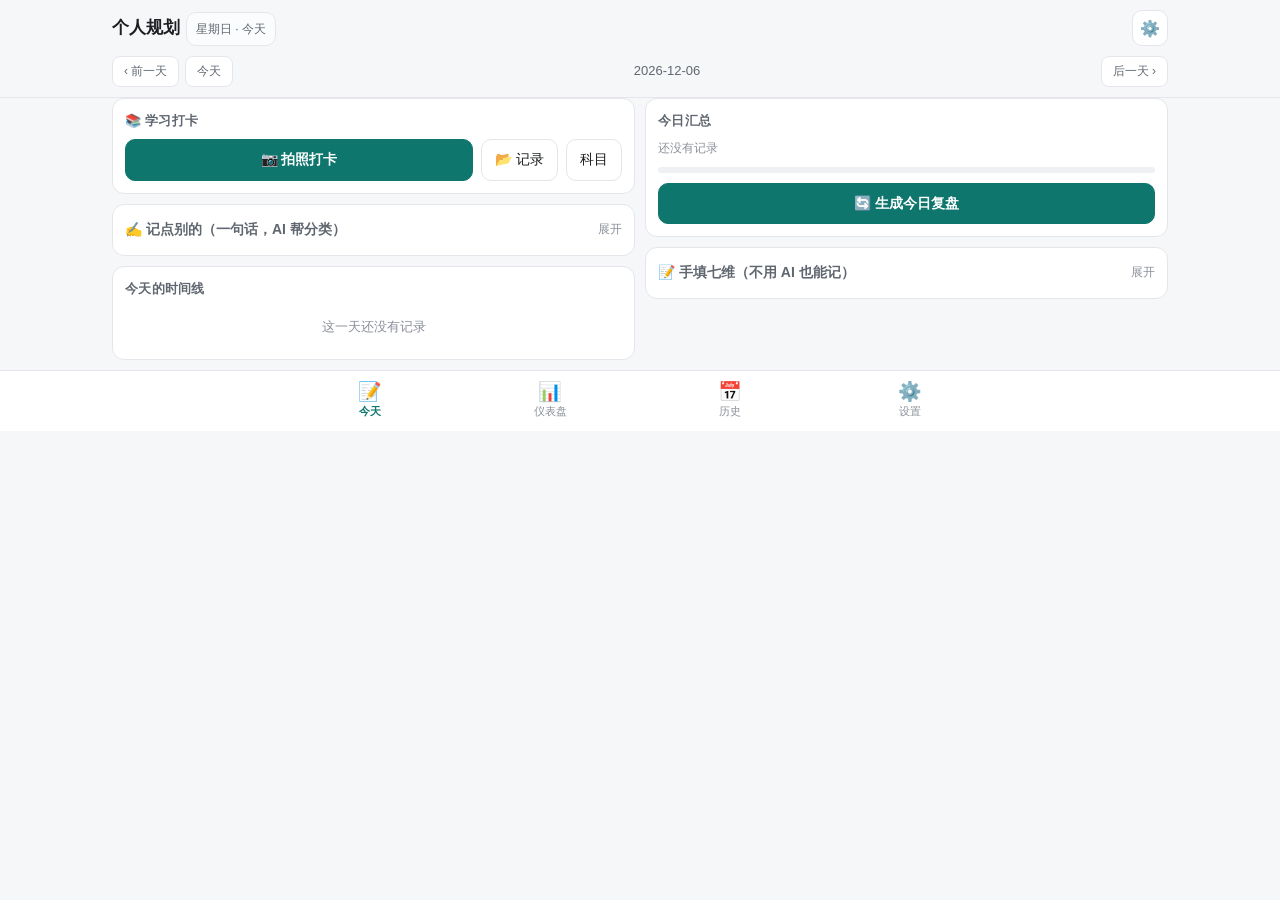
==== commit 6dc49657: "Add files via upload" ====
--- a/gerenjuzhen/index.html
+++ b/gerenjuzhen/index.html
@@ -248,15 +248,39 @@
 .ck-st.on{border-color:var(--brand);background:var(--brand-soft);color:var(--brand)}
 .ck-photo{margin:6px 0 10px}
 .ck-photo img{width:100%;max-height:220px;object-fit:contain;border-radius:10px;background:#f0f2f5}
+.ck-grid{display:grid;grid-template-columns:repeat(3,1fr);gap:8px}
+.ck-cell{position:relative;padding-top:100%;border-radius:10px;overflow:hidden;background:#f0f2f5}
+.ck-cell img{position:absolute;inset:0;width:100%;height:100%;object-fit:cover}
+.ck-del{position:absolute;top:4px;right:4px;width:22px;height:22px;border-radius:50%;
+  background:rgba(0,0,0,.55);color:#fff;font-size:15px;line-height:1;border:0;
+  display:grid;place-items:center}
 .ck-item,.ck-review{display:flex;gap:10px;padding:9px 0;border-top:1px solid var(--line)}
 .ck-item:first-child,.ck-review:first-child{border-top:0}
-.ck-thumb{flex:0 0 52px;width:52px;height:52px;object-fit:cover;border-radius:9px}
+.ck-thumb{flex:0 0 52px;width:52px;height:52px;object-fit:cover;border-radius:9px;cursor:pointer}
+.ck-n{flex:0 0 auto;align-self:center;font-size:11px;color:#fff;background:rgba(0,0,0,.55);
+  border-radius:99px;padding:2px 7px;margin-left:-30px;margin-top:28px;cursor:pointer}
+/* 全屏看图 */
+.pv{position:fixed;inset:0;z-index:9999;background:rgba(0,0,0,.94);
+  overflow-y:auto;padding:16px;-webkit-overflow-scrolling:touch}
+.pv img{display:block;width:100%;height:auto;margin:0 0 10px;border-radius:8px;background:#111}
+.pv-tip{position:fixed;left:0;right:0;bottom:16px;text-align:center;color:#fff;font-size:12px;
+  opacity:.75;pointer-events:none}
 .ck-mid{flex:1;min-width:0}
 .ck-t{font-size:14px;font-weight:600;overflow:hidden;text-overflow:ellipsis;white-space:nowrap}
 .ck-s{font-size:11.5px;color:var(--ink3);margin-top:2px}
 .ck-review{flex-wrap:wrap}
 .ck-review .btns{width:100%;margin-top:6px}
 .ck-review-head{font-size:12.5px;font-weight:700;color:#c2410c;margin:10px 0 4px}
+/* 学习记录浏览 */
+.br-head{display:flex;align-items:center;gap:10px;margin-bottom:10px}
+.br-head h3{margin:0;font-size:16px}
+.br-row{display:flex;align-items:center;gap:10px;padding:11px 2px;border-bottom:1px solid var(--line);
+  cursor:pointer}
+.br-left{flex:1;min-width:0}
+.br-arrow{color:var(--ink3);font-size:18px}
+.br-item{padding:12px 0;border-bottom:1px solid var(--line)}
+.br-grid{display:grid;grid-template-columns:repeat(3,1fr);gap:6px;margin-bottom:8px}
+.br-grid img{width:100%;aspect-ratio:1/1;object-fit:cover;border-radius:8px;background:#f0f2f5}
 
 .rep-head{font-size:14px;margin-bottom:6px}
 .rep-head .rr{font-size:11px;color:var(--ink3);font-weight:400}
@@ -351,11 +375,17 @@
         <h2>📚 学习打卡 <span class="cnt" id="studyTodayCount"></span></h2>
         <div class="btns">
           <button class="btn p grow" id="btnCheckin">📷 拍照打卡</button>
+          <button class="btn" id="btnStudyBrowse">📂 记录</button>
           <button class="btn" id="btnManageSubject">科目</button>
         </div>
         <div id="studyReviewBox"></div>
         <div id="studyTodayList"></div>
-        <input type="file" id="studyPhoto" accept="image/*" capture="environment" style="display:none">
+        <!-- 两个入口：
+             · 带 capture → 直接开相机
+             · 不带 capture → 系统弹出"相机 / 相册 / 文件"随便选
+             只给一个带 capture 的话，安卓上就只剩拍照，选不了相册里存好的图。 -->
+        <input type="file" id="studyPhotoCam" accept="image/*" capture="environment" multiple style="display:none">
+        <input type="file" id="studyPhotoGal" accept="image/*" multiple style="display:none">
       </section>
 
       <!-- 录入：收进折叠区。学习打卡才是主功能，这些不抢视线 -->
@@ -3882,9 +3912,17 @@
       ]).then(function (r2) {
         var rec = r2[0], photos = r2[1] || [];
         if (!rec || typeof rec.v !== 'string') return null;
+        /*
+         * ⚠️ 顺序不能反：**必须先挂图，再 normalize**。
+         *
+         * 元数据里的照片只剩 { id }（data 被拆到 photos 表了）。
+         * 如果先用 L.deserialize（内部会 normalizeState → cleanStudyPhotos），
+         * 那些"没有 data 的照片"会被当成坏数据**直接丢掉**，
+         * 之后 attachPhotos 就没有对象可挂了 —— 表现就是"重开后图片全没了，只剩文字"。
+         */
+        // 照片就在 meta 里，直接反序列化即可
         var st = L.deserialize(rec.v);
         if (!st) return null;
-        attachPhotos(st, photos);
         photoIds = {};
         photos.forEach(function (x) { if (x && x.id) photoIds[x.id] = 1; });
         return st;
@@ -3901,9 +3939,16 @@
     idbSaving = true;
     return openDB().then(function (db) {
       if (!db) { idbSaving = false; return; }
-      var info = collectPhotos(payload);
-      var fresh = info.list.filter(function (x) { return !photoIds[x.id]; });
-      return pPut(os(db, ST_META, 'readwrite'), { k: 'state', v: metaJson(payload) })
+      /*
+       * ⚠️ 照片**不再拆分**，和文字一起存进 meta。
+       *
+       * 曾经拆过（meta 只留 id，图片进 photos 表），结果连着两次让用户的照片
+       * 在重开 App 后消失 —— 这类"存进去却读不回来"的 bug 排查成本极高，
+       * 而代价（meta 变大、保存慢几十毫秒）远小于丢数据的代价。
+       *
+       * 现在：文字能存下来，图片就一定跟着存下来。
+       */
+      return pPut(os(db, ST_META, 'readwrite'), { k: 'state', v: L.serialize(payload) })
         .then(function () {
           if (!fresh.length) return null;
           // 一次事务批量写，避免"一张图一个事务"慢成一片
@@ -3916,12 +3961,17 @@
             tx2.onabort = function () { res(false); };
           }).then(function (ok) {
             if (ok) fresh.forEach(function (x) { photoIds[x.id] = 1; });
-            // 清理已经不存在的图片
-            var orphans = Object.keys(photoIds).filter(function (id) { return !info.live[id]; });
-            if (!orphans.length) return null;
-            var tx3 = db.transaction(ST_PHOTOS, 'readwrite');
-            var ost3 = tx3.objectStore(ST_PHOTOS);
-            orphans.forEach(function (id) { try { ost3.delete(id); } catch (e) {} delete photoIds[id]; });
+            /*
+             * ⚠️ 这里**故意不做**"删除孤儿照片"的清理。
+             *
+             * 曾经做过，结果踩了个坑：读取时因为顺序错误把照片弄丢了，
+             * 紧接着一次普通保存就把 photos 表里的真图当成"孤儿"**全删了** ——
+             * 用户的打卡照片就这么没了，而且毫无提示。
+             *
+             * 教训：清理逻辑一旦判断错，代价是不可恢复的数据丢失；
+             * 而不清理的代价只是占点空间（IndexedDB 额度 GB 级，够用很多年）。
+             * 所以宁可留着，也不自动删。
+             */
             return null;
           });
         }).then(function () { idbSaving = false; });
@@ -3937,20 +3987,7 @@
   function migrateToIdb(st) {
     return openDB().then(function (db) {
       if (!db) return false;
-      var info = collectPhotos(st);
-      return pPut(os(db, ST_META, 'readwrite'), { k: 'state', v: metaJson(st) }).then(function () {
-        if (!info.list.length) return true;
-        return new Promise(function (res) {
-          var tx = db.transaction(ST_PHOTOS, 'readwrite');
-          var ost = tx.objectStore(ST_PHOTOS);
-          info.list.forEach(function (x) { try { ost.put(x); } catch (e) {} });
-          tx.oncomplete = function () { res(true); };
-          tx.onerror = function () { res(false); };
-        }).then(function () {
-          info.list.forEach(function (x) { photoIds[x.id] = 1; });
-          return true;
-        });
-      }).then(function (ok) {
+      return pPut(os(db, ST_META, 'readwrite'), { k: 'state', v: L.serialize(st) }).then(function (ok) {
         try { localStorage.setItem(IDB_FLAG, '1'); localStorage.removeItem(L.STORE_KEY); } catch (e) {}
         return ok;
       });
@@ -5467,7 +5504,7 @@
       status: 'new',
       what: '',
       gap: '',
-      photo: null
+      photos: []          // 最多 3 张（逻辑层 MAX_STUDY_PHOTOS）
     };
     openSheet(function (panel) {
       panel.appendChild(el('h3', null, '学习打卡'));
@@ -5523,20 +5560,38 @@
       renderCkPhoto();
       renderCkStatus();
 
-      /* 选照片 */
-      var input = $('studyPhoto');
+      /* 选照片：拍照和相册两个 input 共用一段处理 */
       ok.onclick = saveCheckin;
-      input.onchange = function () {
-        var f = input.files && input.files[0];
-        if (!f) return;
-        compressStudyPhoto(f).then(function (data) {
-          ckDraft.photo = data;
-          renderCkPhoto();
-        }).catch(function (e) {
-          toast('这张图存不了：' + (e && e.message ? e.message : e));
-        });
-        input.value = '';
+      /*
+       * 一次可以选多张（input 有 multiple）。
+       * 压缩是**串行**做的：并行时多张大图同时进 canvas，手机上容易吃爆内存。
+       */
+      var onPick = function (ev) {
+        var input = ev.target;
+        var files = Array.prototype.slice.call(input.files || []);
+        input.value = '';        // 清空，这样连续选同一张也会触发 change
+        if (!files.length) return;
+        var room = MAX_CK_PHOTOS - ckDraft.photos.length;
+        if (room <= 0) { toast('最多 ' + MAX_CK_PHOTOS + ' 张'); return; }
+        var use = files.slice(0, room);
+        if (files.length > room) toast('最多 ' + MAX_CK_PHOTOS + ' 张，只取前 ' + room + ' 张');
+        var i = 0;
+        var step = function () {
+          if (i >= use.length) { renderCkPhoto(); return; }
+          var f = use[i++];
+          compressStudyPhoto(f).then(function (data) {
+            ckDraft.photos.push(data);
+            renderCkPhoto();
+            step();
+          }).catch(function (e) {
+            toast('有张图存不了：' + (e && e.message ? e.message : e));
+            step();
+          });
+        };
+        step();
       };
+      $('studyPhotoCam').onchange = onPick;
+      $('studyPhotoGal').onchange = onPick;
       subSel.onchange = function () { ckDraft.subject = subSel.value; };
     });
   }
@@ -5548,25 +5603,43 @@
     return wrap;
   }
 
+  var MAX_CK_PHOTOS = 3;
+
   function renderCkPhoto() {
     var box = $('ckPhotoBox');
     if (!box) return;
     box.innerHTML = '';
-    if (ckDraft.photo) {
-      var img = document.createElement('img');
-      img.src = ckDraft.photo;
-      box.appendChild(img);
-      var re = el('button', 'btn', '重拍');
-      re.onclick = function () { $('studyPhoto').click(); };
-      var rm = el('button', 'btn', '删掉');
-      rm.onclick = function () { ckDraft.photo = null; renderCkPhoto(); };
+
+    if (ckDraft.photos.length) {
+      var grid = el('div', 'ck-grid');
+      ckDraft.photos.forEach(function (src, i) {
+        var cell = el('div', 'ck-cell');
+        var img = document.createElement('img');
+        img.src = src;
+        cell.appendChild(img);
+        var del = el('button', 'ck-del', '×');
+        del.onclick = function () {
+          ckDraft.photos.splice(i, 1);
+          renderCkPhoto();
+        };
+        cell.appendChild(del);
+        grid.appendChild(cell);
+      });
+      box.appendChild(grid);
+      box.appendChild(el('p', 'hint', '已选 ' + ckDraft.photos.length + ' / ' + MAX_CK_PHOTOS + ' 张'));
+    }
+
+    if (ckDraft.photos.length < MAX_CK_PHOTOS) {
       var row = el('div', 'btns');
-      row.appendChild(re); row.appendChild(rm);
+      var b1 = el('button', 'btn p', ckDraft.photos.length ? '📷 再拍' : '📷 拍照');
+      b1.onclick = function () { $('studyPhotoCam').click(); };
+      var b2 = el('button', 'btn', ckDraft.photos.length ? '🖼️ 再选' : '🖼️ 从相册选');
+      b2.onclick = function () { $('studyPhotoGal').click(); };
+      row.appendChild(b1);
+      row.appendChild(b2);
       box.appendChild(row);
     } else {
-      var b = el('button', 'btn p', '📷 拍照 / 选图');
-      b.onclick = function () { $('studyPhoto').click(); };
-      box.appendChild(b);
+      box.appendChild(el('p', 'hint', '最多 ' + MAX_CK_PHOTOS + ' 张，够了。'));
     }
   }
 
@@ -5586,13 +5659,15 @@
     if (!ckDraft) return;
     var what = $('ckWhat') ? $('ckWhat').value.trim() : '';
     var gap = $('ckGap') ? $('ckGap').value.trim() : '';
-    if (!ckDraft.photo && !what) { toast('拍张照，或者写一句学了什么'); return; }
+    if (!ckDraft.photos.length && !what) { toast('拍张照，或者写一句学了什么'); return; }
     var item = {
       subject: ckDraft.subject,
       what: what,
       status: ckDraft.status,
       gap: gap,
-      photos: ckDraft.photo ? [{ id: 'sp' + Date.now().toString(36), data: ckDraft.photo }] : []
+      photos: ckDraft.photos.map(function (src, i) {
+        return { id: 'sp' + Date.now().toString(36) + i, data: src };
+      })
     };
     var r = L.addEntry(state, curDate, { study: [item] }, Date.now());
     if (r.error) { toast(r.error); return; }
@@ -5637,14 +5712,37 @@
     }
   }
 
+  /** 全屏看图：点缩略图进去，点任意处退出 */
+  function openPhotoViewer(srcs) {
+    if (!srcs || !srcs.length) return;
+    var ov = document.createElement('div');
+    ov.className = 'pv';
+    srcs.forEach(function (src) {
+      var img = document.createElement('img');
+      img.src = (src && src.data) ? src.data : src;
+      ov.appendChild(img);
+    });
+    if (srcs.length > 1) {
+      ov.appendChild(el('div', 'pv-tip', '共 ' + srcs.length + ' 张 · 点任意处退出'));
+    }
+    ov.onclick = function () { ov.remove(); };
+    document.body.appendChild(ov);
+  }
+
   function studyRow(row) {
     var m = L.studyStatusMeta(row.item.status);
     var box = el('div', 'ck-item');
-    if (row.item.photos && row.item.photos[0]) {
+    if (row.item.photos && row.item.photos.length) {
       var img = document.createElement('img');
       img.src = row.item.photos[0].data;
       img.className = 'ck-thumb';
+      img.onclick = function (e) { e.stopPropagation(); openPhotoViewer(row.item.photos); };
       box.appendChild(img);
+      if (row.item.photos.length > 1) {
+        var badge = el('span', 'ck-n', '+' + (row.item.photos.length - 1));
+        badge.onclick = function () { openPhotoViewer(row.item.photos); };
+        box.appendChild(badge);
+      }
     }
     var mid = el('div', 'ck-mid');
     mid.appendChild(el('div', 'ck-t', row.item.what || '（没写内容）'));
@@ -5731,6 +5829,134 @@
     });
   }
 
+  /* ---------------- 学习记录浏览：科目 → 天 → 内容 ---------------- */
+  var browsePanel = null;
+  var browseSubject = null;
+  var browseDate = null;
+
+  function openStudyBrowser() {
+    browseSubject = null;
+    browseDate = null;
+    browsePanel = null;
+    openSheet(function (panel) {
+      browsePanel = panel;
+      renderBrowse();
+    });
+  }
+
+  function renderBrowse() {
+    var panel = browsePanel;
+    if (!panel) return;
+    panel.innerHTML = '';
+
+    var head = el('div', 'br-head');
+    if (browseDate || browseSubject) {
+      var back = el('button', 'btn', '‹ 返回');
+      back.onclick = function () {
+        if (browseDate) { browseDate = null; }
+        else { browseSubject = null; }
+        renderBrowse();
+      };
+      head.appendChild(back);
+    }
+    head.appendChild(el('h3', null,
+      browseDate ? browseDate : (browseSubject || '学习记录')));
+    panel.appendChild(head);
+
+    var all = L.allStudyItems(state);
+    if (!all.length) {
+      panel.appendChild(el('p', 'hint', '还没有打卡记录。'));
+      var c0 = el('button', 'btn', '关闭');
+      c0.onclick = closeSheet;
+      panel.appendChild(c0);
+      return;
+    }
+
+    /* 第三层：某天某科目的内容 */
+    if (browseSubject && browseDate) {
+      var rows = all.filter(function (x) { return x.item.subject === browseSubject && x.date === browseDate; });
+      if (!rows.length) panel.appendChild(el('p', 'hint', '这天没有记录。'));
+      rows.forEach(function (row) {
+        var m = L.studyStatusMeta(row.item.status);
+        var box = el('div', 'br-item');
+        if (row.item.photos && row.item.photos.length) {
+          var grid = el('div', 'br-grid');
+          row.item.photos.forEach(function (ph) {
+            var im = document.createElement('img');
+            im.src = ph.data;
+            im.onclick = function () { openPhotoViewer(row.item.photos); };
+            grid.appendChild(im);
+          });
+          box.appendChild(grid);
+        }
+        box.appendChild(el('div', 'ck-t', row.item.what || '（没写内容）'));
+        box.appendChild(el('div', 'ck-s', m.emoji + ' ' + m.name + ' · ' + row.item.subject));
+        if (row.item.gap) box.appendChild(el('div', 'ck-s', '卡在：' + row.item.gap));
+        if (row.item.reviews && row.item.reviews.length) {
+          box.appendChild(el('div', 'ck-s', '复习过 ' + row.item.reviews.length + ' 次'));
+        }
+        panel.appendChild(box);
+      });
+      var cb = el('button', 'btn', '关闭');
+      cb.onclick = closeSheet;
+      panel.appendChild(cb);
+      return;
+    }
+
+    /* 第二层：某科目的每一天 */
+    if (browseSubject) {
+      var byDay = {};
+      all.forEach(function (x) {
+        if (x.item.subject !== browseSubject) return;
+        if (!byDay[x.date]) byDay[x.date] = [];
+        byDay[x.date].push(x);
+      });
+      var dates = Object.keys(byDay).sort().reverse();
+      panel.appendChild(el('p', 'hint', dates.length + ' 天有记录'));
+      dates.forEach(function (d) {
+        var row = el('div', 'br-row');
+        var left = el('div', 'br-left');
+        left.appendChild(el('div', 'ck-t', d));
+        var unkn = byDay[d].filter(function (x) { return x.item.status === 'unknown'; }).length;
+        left.appendChild(el('div', 'ck-s', byDay[d].length + ' 条' + (unkn ? ' · 🔴 ' + unkn + ' 还不会' : '')));
+        row.appendChild(left);
+        row.appendChild(el('span', 'br-arrow', '›'));
+        row.onclick = function () { browseDate = d; renderBrowse(); };
+        panel.appendChild(row);
+      });
+      var c2 = el('button', 'btn', '关闭');
+      c2.onclick = closeSheet;
+      panel.appendChild(c2);
+      return;
+    }
+
+    /* 第一层：科目 */
+    var bySub = {};
+    all.forEach(function (x) {
+      var k = x.item.subject || L.SUBJECT_FALLBACK;
+      if (!bySub[k]) bySub[k] = { n: 0, last: '', unkn: 0 };
+      bySub[k].n++;
+      if (x.date > bySub[k].last) bySub[k].last = x.date;
+      if (x.item.status === 'unknown') bySub[k].unkn++;
+    });
+    var subs = Object.keys(bySub).sort(function (a, b) { return bySub[b].n - bySub[a].n; });
+    panel.appendChild(el('p', 'hint', '共 ' + all.length + ' 条记录 · ' + subs.length + ' 个科目'));
+    subs.forEach(function (k) {
+      var row = el('div', 'br-row');
+      var left = el('div', 'br-left');
+      left.appendChild(el('div', 'ck-t', k));
+      left.appendChild(el('div', 'ck-s', bySub[k].n + ' 条 · 最近 ' + bySub[k].last.slice(5) +
+        (bySub[k].unkn ? ' · 🔴 ' + bySub[k].unkn : '')));
+      row.appendChild(left);
+      row.appendChild(el('span', 'br-arrow', '›'));
+      row.onclick = function () { browseSubject = k; renderBrowse(); };
+      panel.appendChild(row);
+    });
+    var c1 = el('button', 'btn', '关闭');
+    c1.onclick = closeSheet;
+    panel.appendChild(c1);
+  }
+
   /* ==========================================================================
      渲染总入口
      ======================================================================== */
@@ -5789,6 +6015,7 @@
   $('btnReview').onclick = runReview;
   if ($('btnCheckin')) $('btnCheckin').onclick = function () { openCheckinSheet(); };
   if ($('btnManageSubject')) $('btnManageSubject').onclick = openSubjectManager;
+  if ($('btnStudyBrowse')) $('btnStudyBrowse').onclick = openStudyBrowser;
   $('btnWeekReport').onclick = runWeekReport;
   $('btnMonthReport').onclick = runMonthReport;
   $('btnExportWeek').onclick = exportWeek;
@@ -6080,11 +6307,24 @@
     loadingBox.textContent = '正在读取数据…';
     var host = $('timeline') ? $('timeline').parentNode : document.body;
     if (host) host.appendChild(loadingBox);
+    /*
+     * 占位必须**无论如何**都移除。
+     * 之前只在成功分支里移除，读取一旦抛异常，页面就永远停在"正在读取数据…"，
+     * 看上去就是"关掉一次后再也打不开了"。
+     */
+    var clearLoading = function () {
+      if (loadingBox && loadingBox.parentNode) loadingBox.parentNode.removeChild(loadingBox);
+    };
     loadFromIdb().then(function (st) {
       state = st || L.emptyState();
-      if (loadingBox && loadingBox.parentNode) loadingBox.parentNode.removeChild(loadingBox);
+    }).catch(function () {
+      state = L.emptyState();
+    }).then(function () {
+      clearLoading();
       renderForm();
       renderAll();
+      // 兜底：万一上面又抛了，也别让占位留在页面上
+      setTimeout(clearLoading, 0);
     });
   }
 
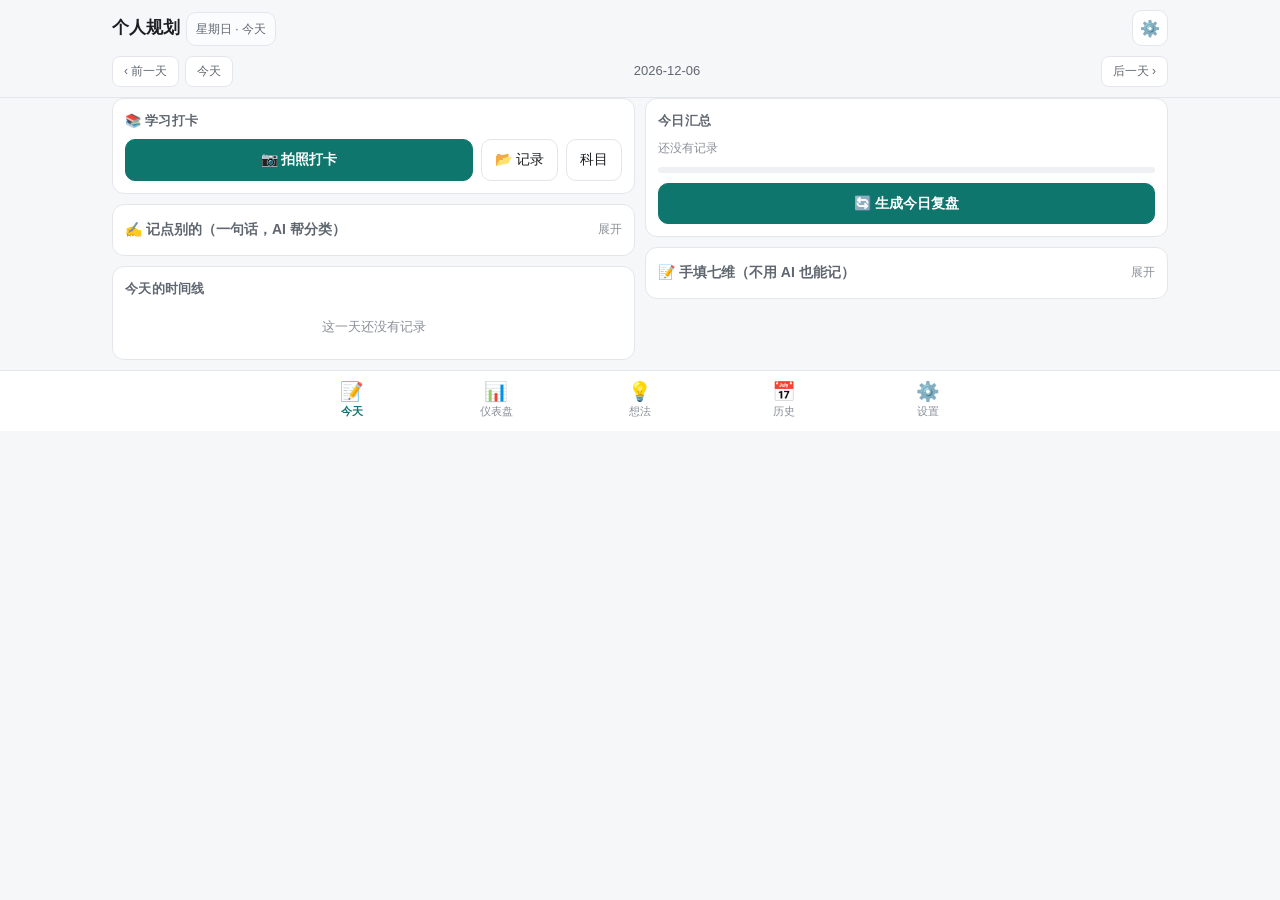
==== commit f523d460: "Add files via upload" ====
--- a/gerenjuzhen/index.html
+++ b/gerenjuzhen/index.html
@@ -271,6 +271,15 @@
 .ck-review{flex-wrap:wrap}
 .ck-review .btns{width:100%;margin-top:6px}
 .ck-review-head{font-size:12.5px;font-weight:700;color:#c2410c;margin:10px 0 4px}
+/* 想法 */
+.idea-day{display:flex;align-items:center;gap:8px;margin:-2px 0 10px}
+.idea-day .d{font-size:13px;font-weight:700;color:var(--ink2)}
+.idea-day .n{font-size:11.5px;color:var(--ink3)}
+.idea-item{padding:11px 0;border-top:1px solid var(--line)}
+.idea-item:first-of-type{border-top:0;padding-top:0}
+.idea-t{font-size:14px;line-height:1.65;white-space:pre-wrap;word-break:break-word}
+.idea-item .mini{margin-top:8px}
+
 /* 学习记录浏览 */
 .br-head{display:flex;align-items:center;gap:10px;margin-bottom:10px}
 .br-head h3{margin:0;font-size:16px}
@@ -432,6 +441,20 @@
     </div>
   </div>
 
+  <!-- ============ 视图：想法 ============ -->
+  <div id="view-ideas" style="display:none">
+    <section class="card">
+      <h2>💡 想法 <span class="cnt" id="ideaCount"></span></h2>
+      <div class="btns">
+        <button class="btn p grow" id="btnNewIdea">＋ 记个想法</button>
+      </div>
+      <p class="hint">按天铺开，不用点进某一天。可以配照片。</p>
+    </section>
+    <div id="ideaList"></div>
+    <input type="file" id="ideaPhotoCam" accept="image/*" capture="environment" multiple style="display:none">
+    <input type="file" id="ideaPhotoGal" accept="image/*" multiple style="display:none">
+  </div>
+
   <!-- ============ 视图：仪表盘（M5）============ -->
   <div id="view-dash" style="display:none">
     <section class="card">
@@ -490,6 +513,7 @@
   <div class="in">
     <button data-view="today" aria-current="true"><span class="ic">📝</span>今天</button>
     <button data-view="dash"><span class="ic">📊</span>仪表盘</button>
+    <button data-view="ideas"><span class="ic">💡</span>想法</button>
     <button data-view="history"><span class="ic">📅</span>历史</button>
     <button data-view="settings"><span class="ic">⚙️</span>设置</button>
   </div>
@@ -802,6 +826,108 @@
     return { state: next, moved: moved };
   }
 
+  /* ===================== 想法 =====================
+   * 想法以前是塞在 plan.ideas 里的纯字符串，没有照片、也没法按天浏览。
+   * 现在单独存成 state.ideas（可带照片）；老的 plan.ideas 仍然会被一起列出来（只读），
+   * 这样以前记的想法不会消失在界面上。
+   * ============================================== */
+  var MAX_IDEA_TEXT = 500;
+  var MAX_IDEA_PHOTOS = 3;
+
+  function isDateKeyStr(v) {
+    return typeof v === 'string' && /^\d{4}-\d{2}-\d{2}$/.test(v);
+  }
+
+  function cleanIdea(x) {
+    if (!x || typeof x !== 'object' || Array.isArray(x)) return null;
+    var text = typeof x.text === 'string' ? x.text.trim().slice(0, MAX_IDEA_TEXT) : '';
+    var photos = cleanStudyPhotos(x.photos).slice(0, MAX_IDEA_PHOTOS);
+    if (!text && !photos.length) return null;
+    var date = isDateKeyStr(x.date) ? x.date : '';
+    if (!date) return null;
+    var at = (typeof x.at === 'number' && isFinite(x.at) && x.at > 0) ? Math.round(x.at) : Date.now();
+    var id = (typeof x.id === 'string' && x.id) ? x.id : ('id' + at + Math.random().toString(36).slice(2, 6));
+    return { id: id, date: date, at: at, text: text, photos: photos };
+  }
+
+  function cleanIdeas(raw) {
+    var out = [];
+    var list = Array.isArray(raw) ? raw : [];
+    for (var i = 0; i < list.length; i++) {
+      var it = cleanIdea(list[i]);
+      if (it) out.push(it);
+    }
+    return out;
+  }
+
+  /**
+   * 所有想法（新的 state.ideas + 老的 plan.ideas 字符串），按日期倒序。
+   * 老想法标记 legacy:true（只读，不能加照片）。
+   */
+  function allIdeas(state) {
+    var out = [];
+    var fresh = (state && Array.isArray(state.ideas)) ? state.ideas : [];
+    fresh.forEach(function (x) { out.push({ id: x.id, date: x.date, at: x.at, text: x.text, photos: x.photos, legacy: false }); });
+
+    var days = (state && state.days) || {};
+    Object.keys(days).forEach(function (dk) {
+      var entries = (days[dk] && Array.isArray(days[dk].entries)) ? days[dk].entries : [];
+      entries.forEach(function (e, ei) {
+        var plan = e && e.plan;
+        if (!plan || !plan.ideas) return;
+        var arr = Array.isArray(plan.ideas) ? plan.ideas : [plan.ideas];
+        arr.forEach(function (txt, ii) {
+          if (typeof txt !== 'string' || !txt.trim()) return;
+          out.push({
+            id: 'lg' + dk + ei + '_' + ii, date: dk, at: 0,
+            text: txt.trim(), photos: [], legacy: true
+          });
+        });
+      });
+    });
+
+    out.sort(function (a, b) {
+      if (a.date !== b.date) return a.date < b.date ? 1 : -1;
+      return (b.at || 0) - (a.at || 0);
+    });
+    return out;
+  }
+
+  /** 按天分组：[{ date, items:[...] }]，日期倒序 */
+  function ideasByDay(state) {
+    var all = allIdeas(state);
+    var groups = [];
+    var map = {};
+    all.forEach(function (x) {
+      if (!map[x.date]) { map[x.date] = { date: x.date, items: [] }; groups.push(map[x.date]); }
+      map[x.date].items.push(x);
+    });
+    return groups;
+  }
+
+  function addIdea(state, date, data, now) {
+    var next = normalizeState(state);
+    if (!isDateKeyStr(date)) return { error: '日期不对' };
+    var it = cleanIdea({
+      id: 'id' + (now || Date.now()) + Math.random().toString(36).slice(2, 6),
+      date: date,
+      at: (typeof now === 'number' && isFinite(now)) ? now : Date.now(),
+      text: data && data.text,
+      photos: data && data.photos
+    });
+    if (!it) return { error: '写点什么，或者加张照片' };
+    next.ideas = cleanIdeas((next.ideas || []).concat([it]));
+    return { state: next, idea: it };
+  }
+
+  function removeIdea(state, id) {
+    var next = normalizeState(state);
+    var before = (next.ideas || []).length;
+    next.ideas = (next.ideas || []).filter(function (x) { return x.id !== id; });
+    if (next.ideas.length === before) return { error: '找不到这个想法' };
+    return { state: next };
+  }
+
   var FIELD_KIND = {
     /*
      * ⚠️ 身体里**没有** exercise 字段。
@@ -991,7 +1117,9 @@
       /* 学习打卡的科目表。normalizeState **不覆盖**它；
          读取一律走 subjectList(state)（惰性清洗），
          这样老数据即使没有这个字段也会拿到默认科目。 */
-      subjects: DEFAULT_SUBJECTS.slice()
+      subjects: DEFAULT_SUBJECTS.slice(),
+      // 想法（可带照片），和 plan.ideas 并存
+      ideas: []
     };
   }
 
@@ -1155,6 +1283,7 @@
     /* 科目表要保住。不清洗的话，用户增删的科目每次 normalize 都会丢光，
        表现就是"加了科目没反应 / 重复加也不报错" —— 这是自检时抓到的真 bug。 */
     out.subjects = cleanSubjects(s.subjects);
+    out.ideas = cleanIdeas(s.ideas);
 
     if (isObj(s.settings)) {
       var st = s.settings;
@@ -2248,6 +2377,10 @@
     BACKUP_AT_KEY: BACKUP_AT_KEY,
     DIMS: DIMS,
     GROUPS: GROUPS,
+    // 想法
+    MAX_IDEA_TEXT: MAX_IDEA_TEXT, MAX_IDEA_PHOTOS: MAX_IDEA_PHOTOS,
+    cleanIdeas: cleanIdeas, allIdeas: allIdeas, ideasByDay: ideasByDay,
+    addIdea: addIdea, removeIdea: removeIdea,
     // 学习打卡
     STUDY_STATUS: STUDY_STATUS, STUDY_PICK: STUDY_PICK,
     STATUS_GAP_DAYS: STATUS_GAP_DAYS, DEFAULT_SUBJECTS: DEFAULT_SUBJECTS,
@@ -4971,10 +5104,12 @@
   function switchView(v) {
     $('view-today').style.display = (v === 'today') ? '' : 'none';
     $('view-dash').style.display = (v === 'dash') ? '' : 'none';
+    $('view-ideas').style.display = (v === 'ideas') ? '' : 'none';
     document.querySelectorAll('nav button').forEach(function (x) {
       x.setAttribute('aria-current', String(x.getAttribute('data-view') === v));
     });
     if (v === 'dash') renderDash();
+    if (v === 'ideas') renderIdeas();
   }
 
   function renderDash() {
@@ -5829,6 +5964,160 @@
     });
   }
 
+  /* ---------------- 想法 ---------------- */
+  var ideaDraft = null;
+
+  function renderIdeas() {
+    var listBox = $('ideaList');
+    if (!listBox) return;
+    listBox.innerHTML = '';
+    var groups = L.ideasByDay(state);
+    var total = groups.reduce(function (a, g) { return a + g.items.length; }, 0);
+    if ($('ideaCount')) $('ideaCount').textContent = total ? total + ' 条' : '';
+
+    if (!total) {
+      listBox.appendChild(el('div', 'card', '还没有想法。点上面「＋ 记个想法」。'));
+      return;
+    }
+
+    groups.forEach(function (g) {
+      var sec = el('section', 'card');
+      var h = el('div', 'idea-day');
+      h.appendChild(el('span', 'd', g.date));
+      h.appendChild(el('span', 'n', g.items.length + ' 条'));
+      sec.appendChild(h);
+
+      g.items.forEach(function (it) {
+        var box = el('div', 'idea-item');
+        if (it.text) box.appendChild(el('div', 'idea-t', it.text));
+        if (it.photos && it.photos.length) {
+          var grid = el('div', 'br-grid');
+          it.photos.forEach(function (ph, i) {
+            var im = document.createElement('img');
+            im.src = ph.data;
+            im.onclick = function () { openPhotoViewer(it.photos, i); };
+            grid.appendChild(im);
+          });
+          box.appendChild(grid);
+        }
+        if (it.legacy) {
+          box.appendChild(el('div', 'ck-s', '（旧记录 · 当时存在「手填七维」里）'));
+        } else {
+          var del = el('button', 'mini', '删除');
+          del.onclick = function () {
+            if (!confirm('删掉这个想法？')) return;
+            var r = L.removeIdea(state, it.id);
+            if (r.error) { toast(r.error); return; }
+            state = r.state;
+            saveState(state);
+            renderIdeas();
+            toast('已删除');
+          };
+          box.appendChild(del);
+        }
+        sec.appendChild(box);
+      });
+      listBox.appendChild(sec);
+    });
+  }
+
+  function openIdeaSheet(prefillDate) {
+    ideaDraft = { text: '', photos: [], date: prefillDate || curDate };
+    openSheet(function (panel) {
+      panel.appendChild(el('h3', null, '记个想法（' + ideaDraft.date + '）'));
+
+      var ta = document.createElement('textarea');
+      ta.id = 'ideaText';
+      ta.maxLength = L.MAX_IDEA_TEXT;
+      ta.placeholder = '想到什么就写下来…（也可以只放照片）';
+      ta.style.minHeight = '110px';
+      panel.appendChild(ta);
+
+      var phBox = el('div', 'ck-photo');
+      phBox.id = 'ideaPhotoBox';
+      panel.appendChild(phBox);
+
+      var btns = el('div', 'btns');
+      var ok = el('button', 'btn p grow', '存下');
+      var cancel = el('button', 'btn', '取消');
+      cancel.onclick = closeSheet;
+      btns.appendChild(ok);
+      btns.appendChild(cancel);
+      panel.appendChild(btns);
+
+      renderIdeaPhotos();
+
+      var onPick = function (ev) {
+        var input = ev.target;
+        var files = Array.prototype.slice.call(input.files || []);
+        input.value = '';
+        if (!files.length) return;
+        var room = L.MAX_IDEA_PHOTOS - ideaDraft.photos.length;
+        if (room <= 0) { toast('最多 ' + L.MAX_IDEA_PHOTOS + ' 张'); return; }
+        var use = files.slice(0, room);
+        if (files.length > room) toast('最多 ' + L.MAX_IDEA_PHOTOS + ' 张，只取前 ' + room + ' 张');
+        var i = 0;
+        var step = function () {
+          if (i >= use.length) { renderIdeaPhotos(); return; }
+          compressStudyPhoto(use[i++]).then(function (data) {
+            ideaDraft.photos.push(data);
+            renderIdeaPhotos();
+            step();
+          }).catch(function (e) {
+            toast('有张图存不了：' + (e && e.message ? e.message : e));
+            step();
+          });
+        };
+        step();
+      };
+      $('ideaPhotoCam').onchange = onPick;
+      $('ideaPhotoGal').onchange = onPick;
+
+      ok.onclick = function () {
+        var txt = $('ideaText') ? $('ideaText').value : '';
+        var r = L.addIdea(state, ideaDraft.date, { text: txt, photos: ideaDraft.photos }, Date.now());
+        if (r.error) { toast(r.error); return; }
+        state = r.state;
+        if (!saveState(state)) { toast('存不进去'); return; }
+        closeSheet();
+        if ($('view-ideas').style.display === 'none') switchView('ideas');
+        renderIdeas();
+        toast('想法已存');
+      };
+    });
+  }
+
+  function renderIdeaPhotos() {
+    var box = $('ideaPhotoBox');
+    if (!box) return;
+    box.innerHTML = '';
+    if (ideaDraft.photos.length) {
+      var grid = el('div', 'ck-grid');
+      ideaDraft.photos.forEach(function (src, i) {
+        var cell = el('div', 'ck-cell');
+        var im = document.createElement('img');
+        im.src = src;
+        cell.appendChild(im);
+        var del = el('button', 'ck-del', '×');
+        del.onclick = function () { ideaDraft.photos.splice(i, 1); renderIdeaPhotos(); };
+        cell.appendChild(del);
+        grid.appendChild(cell);
+      });
+      box.appendChild(grid);
+      box.appendChild(el('p', 'hint', '已选 ' + ideaDraft.photos.length + ' / ' + L.MAX_IDEA_PHOTOS + ' 张'));
+    }
+    if (ideaDraft.photos.length < L.MAX_IDEA_PHOTOS) {
+      var row = el('div', 'btns');
+      var b1 = el('button', 'btn', '📷 拍照');
+      b1.onclick = function () { $('ideaPhotoCam').click(); };
+      var b2 = el('button', 'btn', '🖼️ 从相册选');
+      b2.onclick = function () { $('ideaPhotoGal').click(); };
+      row.appendChild(b1);
+      row.appendChild(b2);
+      box.appendChild(row);
+    }
+  }
+
   /* ---------------- 学习记录浏览：科目 → 天 → 内容 ---------------- */
   var browsePanel = null;
   var browseSubject = null;
@@ -6016,6 +6305,7 @@
   if ($('btnCheckin')) $('btnCheckin').onclick = function () { openCheckinSheet(); };
   if ($('btnManageSubject')) $('btnManageSubject').onclick = openSubjectManager;
   if ($('btnStudyBrowse')) $('btnStudyBrowse').onclick = openStudyBrowser;
+  if ($('btnNewIdea')) $('btnNewIdea').onclick = function () { openIdeaSheet(curDate); };
   $('btnWeekReport').onclick = runWeekReport;
   $('btnMonthReport').onclick = runMonthReport;
   $('btnExportWeek').onclick = exportWeek;
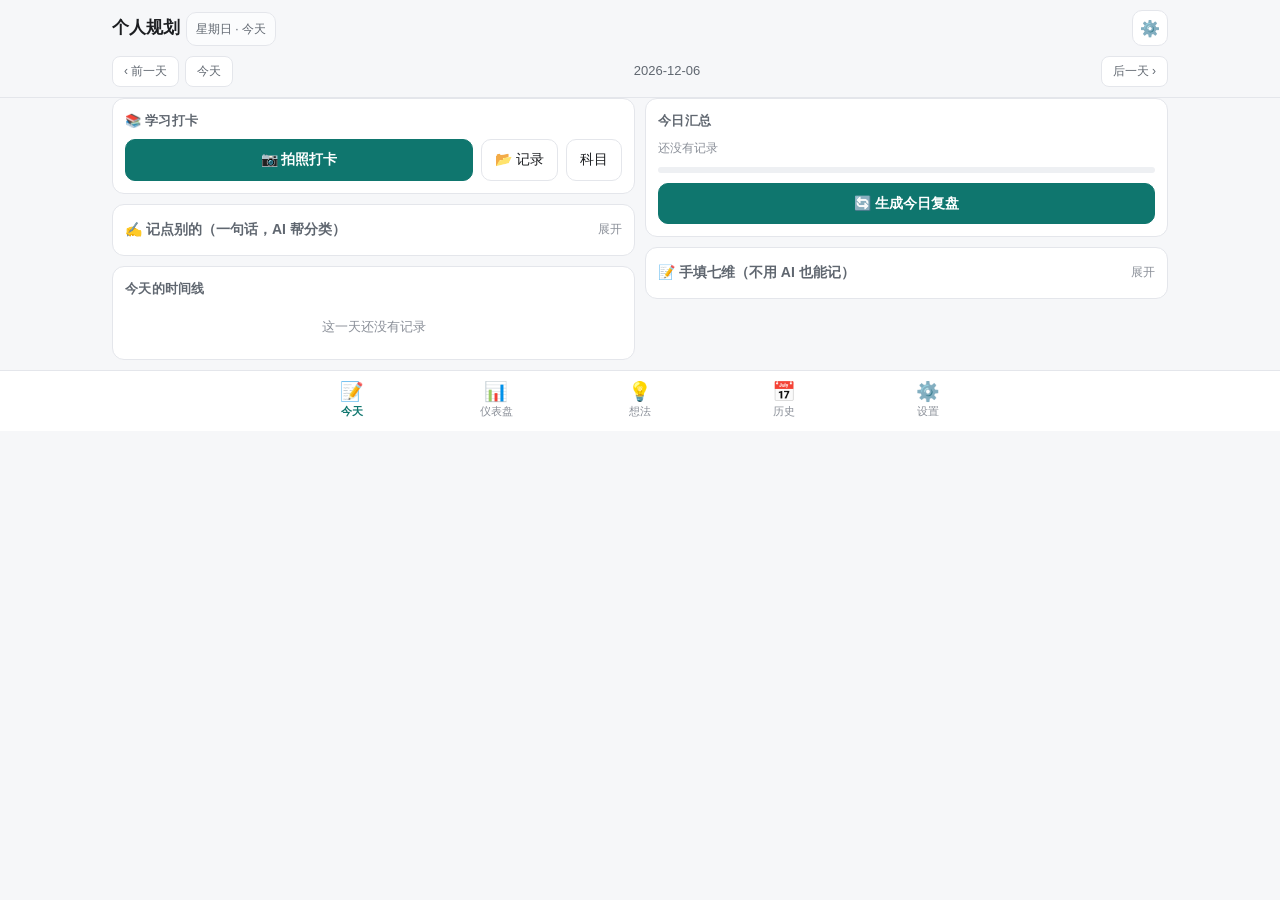
==== commit 9fddcc8a: "Add files via upload" ====
--- a/gerenjuzhen/index.html
+++ b/gerenjuzhen/index.html
@@ -841,7 +841,17 @@
   function cleanIdea(x) {
     if (!x || typeof x !== 'object' || Array.isArray(x)) return null;
     var text = typeof x.text === 'string' ? x.text.trim().slice(0, MAX_IDEA_TEXT) : '';
-    var photos = cleanStudyPhotos(x.photos).slice(0, MAX_IDEA_PHOTOS);
+    /*
+     * ⚠️ 照片两种形状都要认：
+     *   · 界面里草稿存的是**纯字符串**（dataURL）
+     *   · 落盘后是 { id, data } 对象
+     * 之前只认后者，于是界面刚选的图在保存这一步被当成坏数据全丢了 ——
+     * 表现就是"存了照片，点开只有文字"。
+     */
+    var rawPh = (Array.isArray(x.photos) ? x.photos : []).map(function (ph) {
+      return (typeof ph === 'string') ? { data: ph } : ph;
+    });
+    var photos = cleanStudyPhotos(rawPh).slice(0, MAX_IDEA_PHOTOS);
     if (!text && !photos.length) return null;
     var date = isDateKeyStr(x.date) ? x.date : '';
     if (!date) return null;
